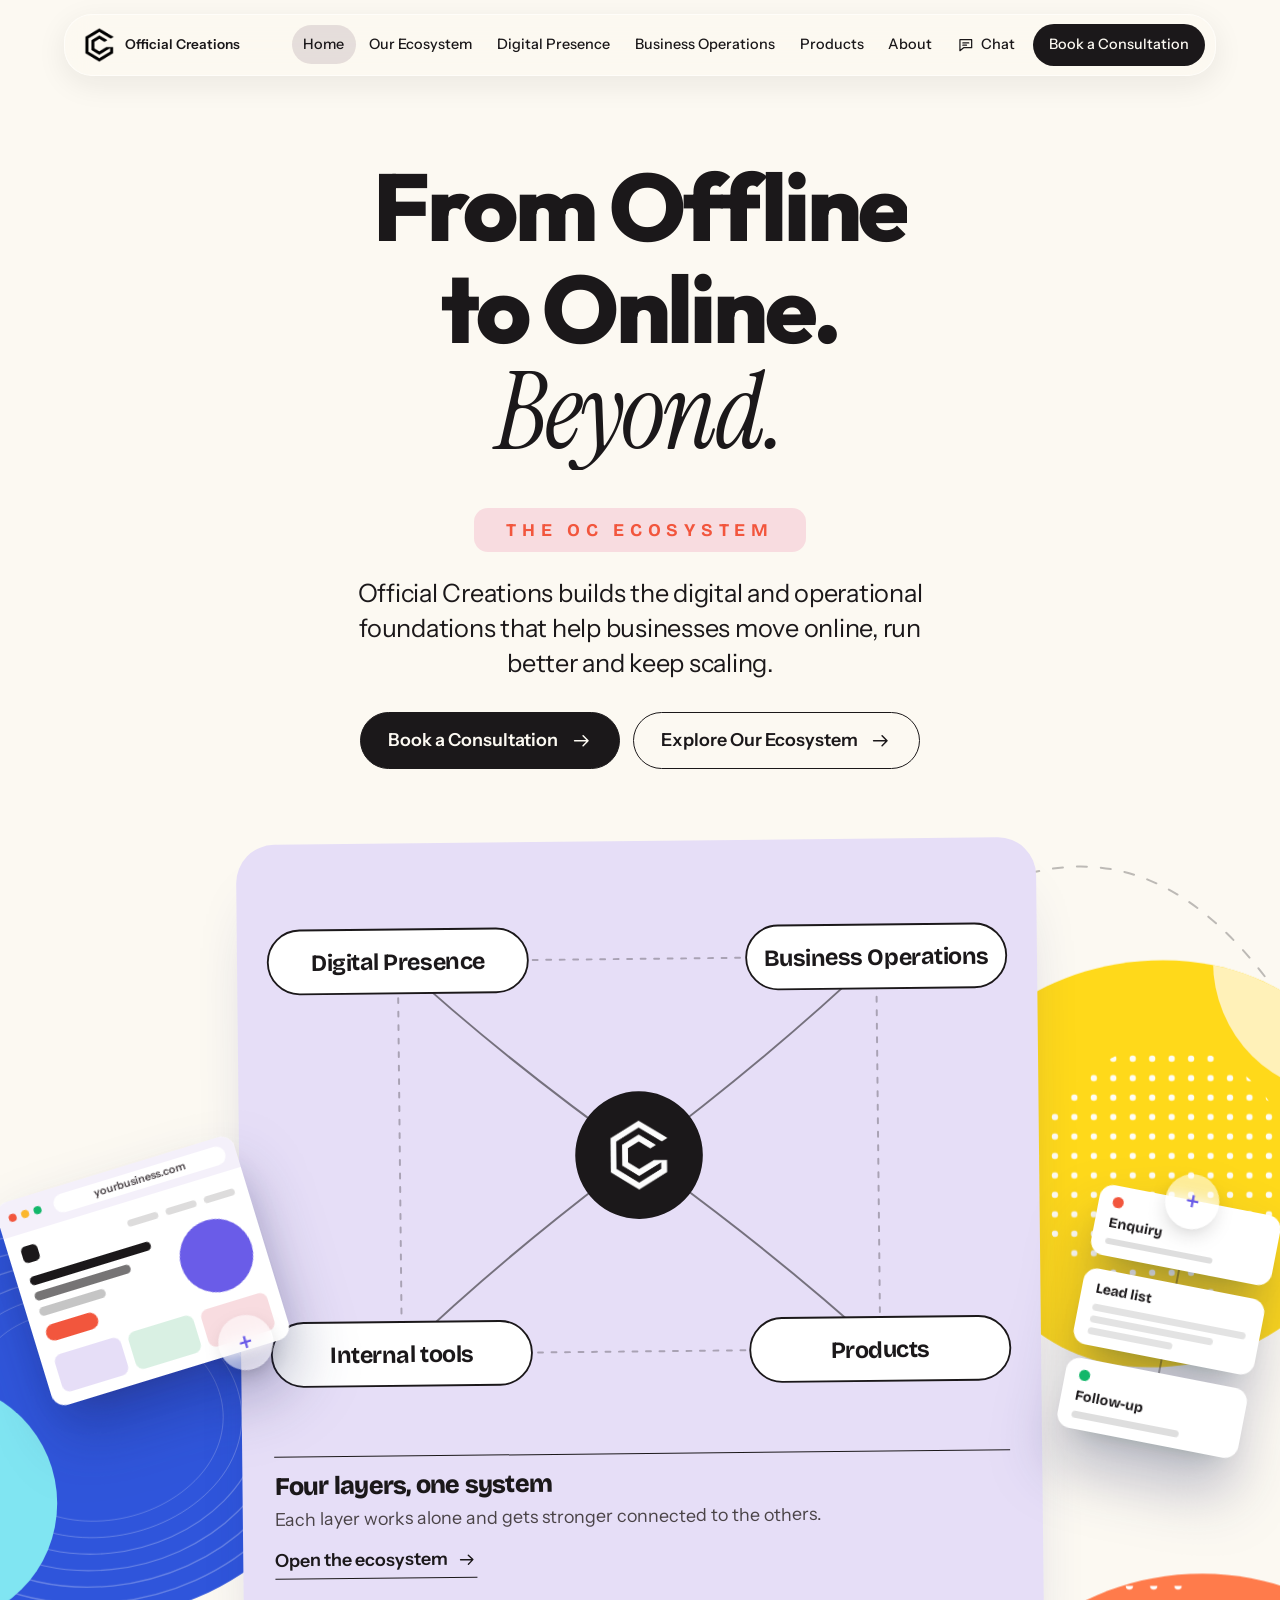
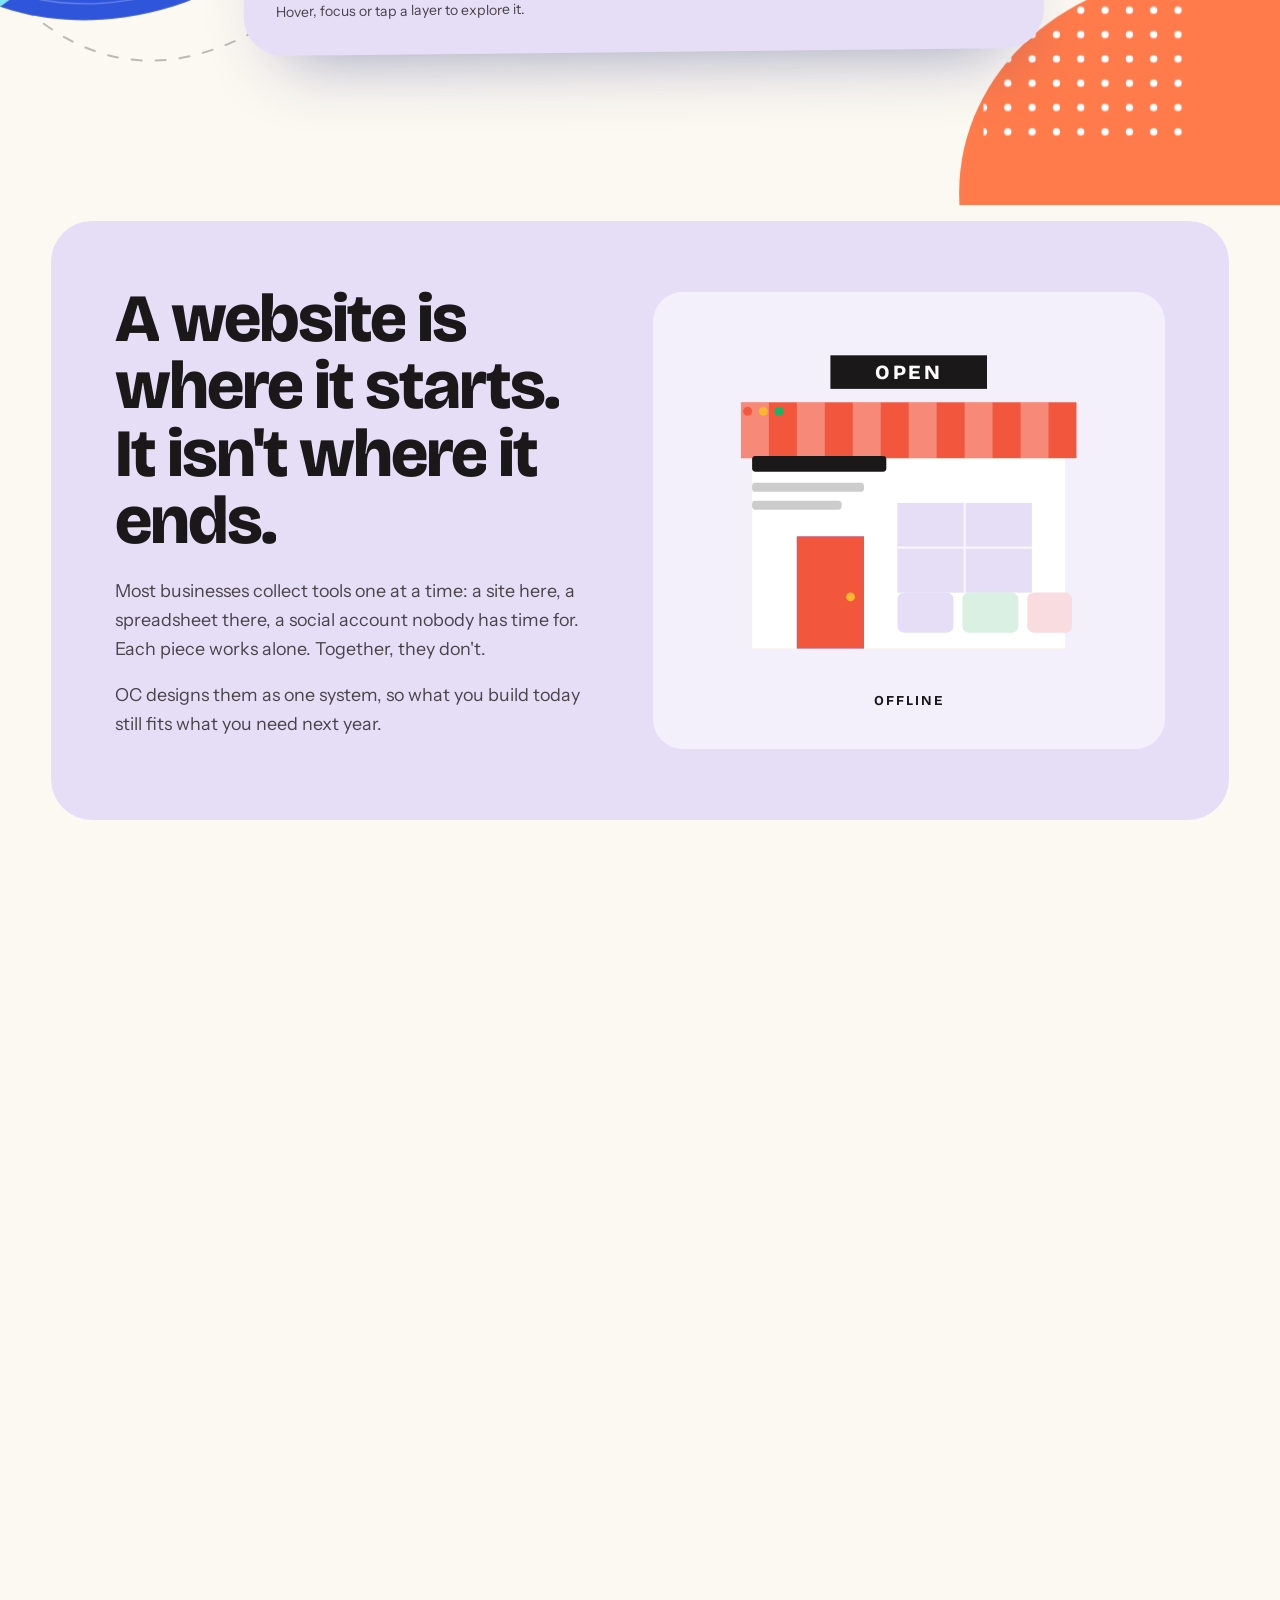
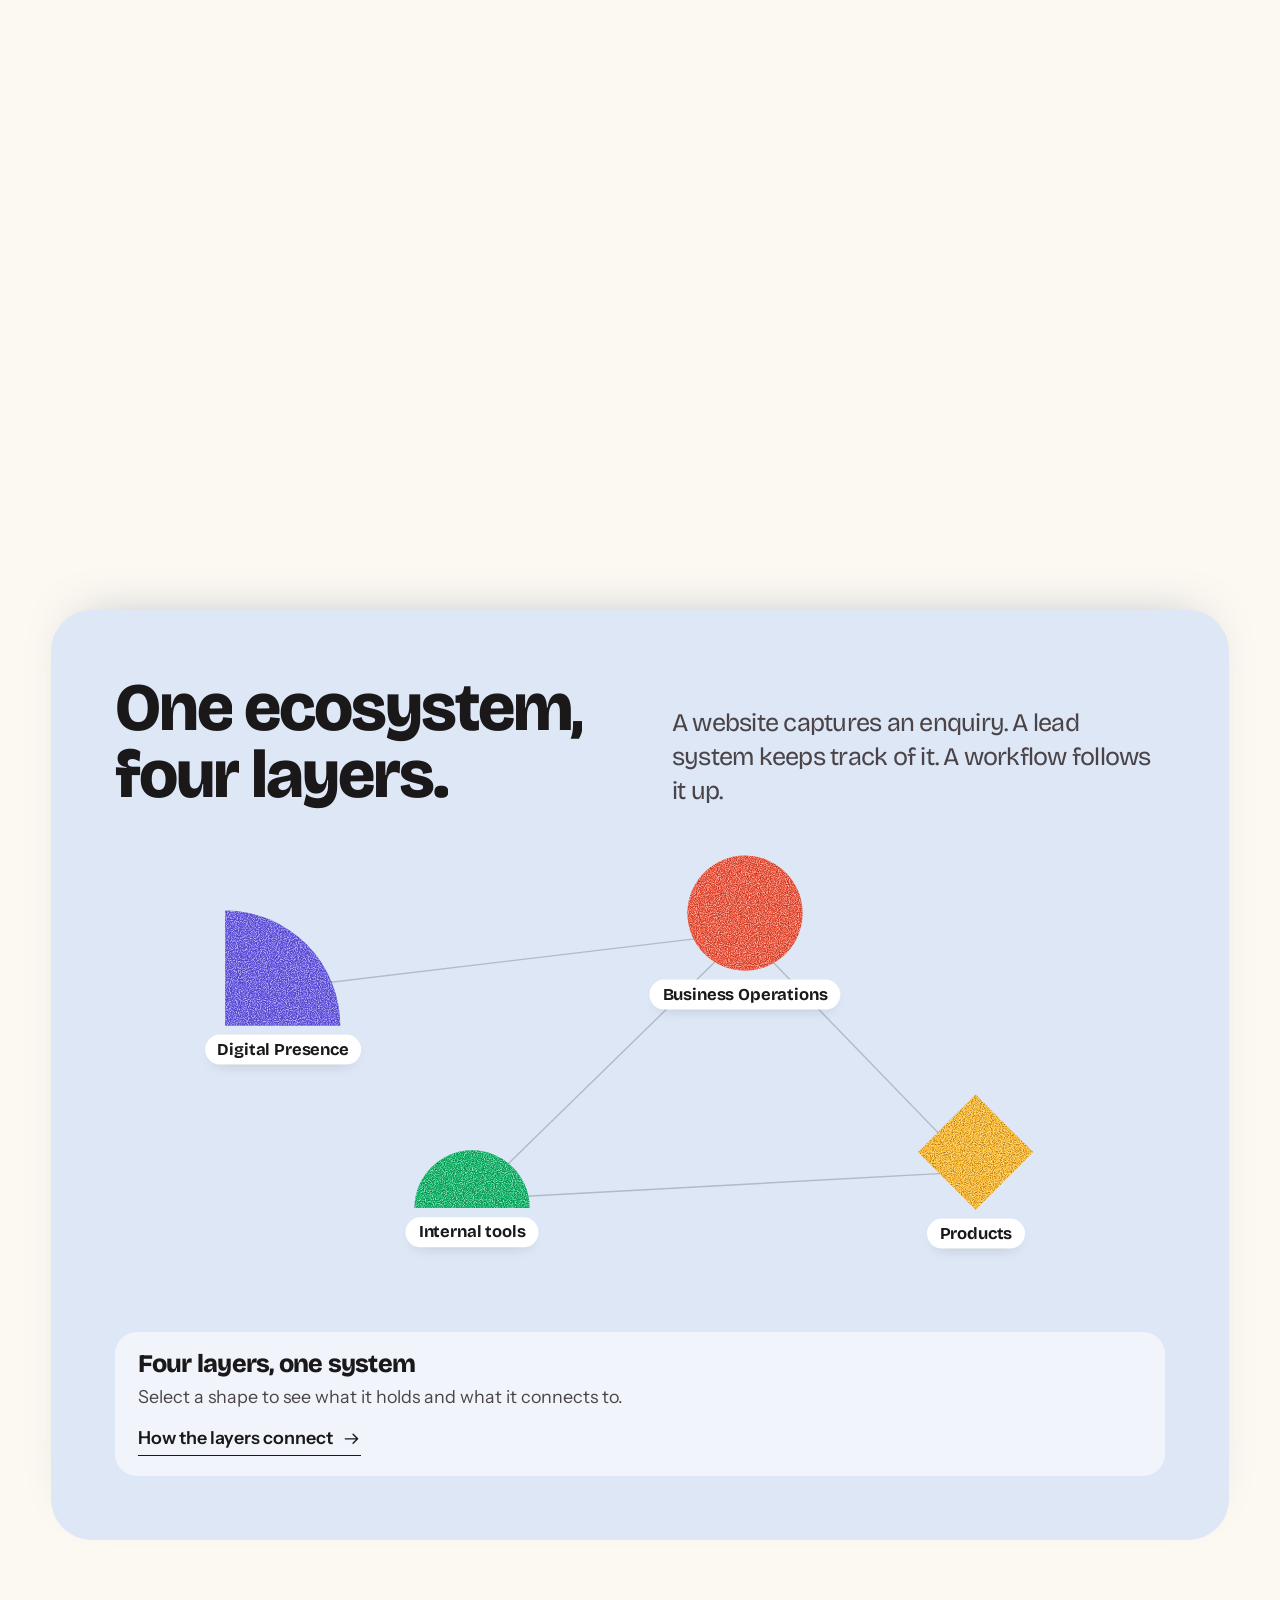
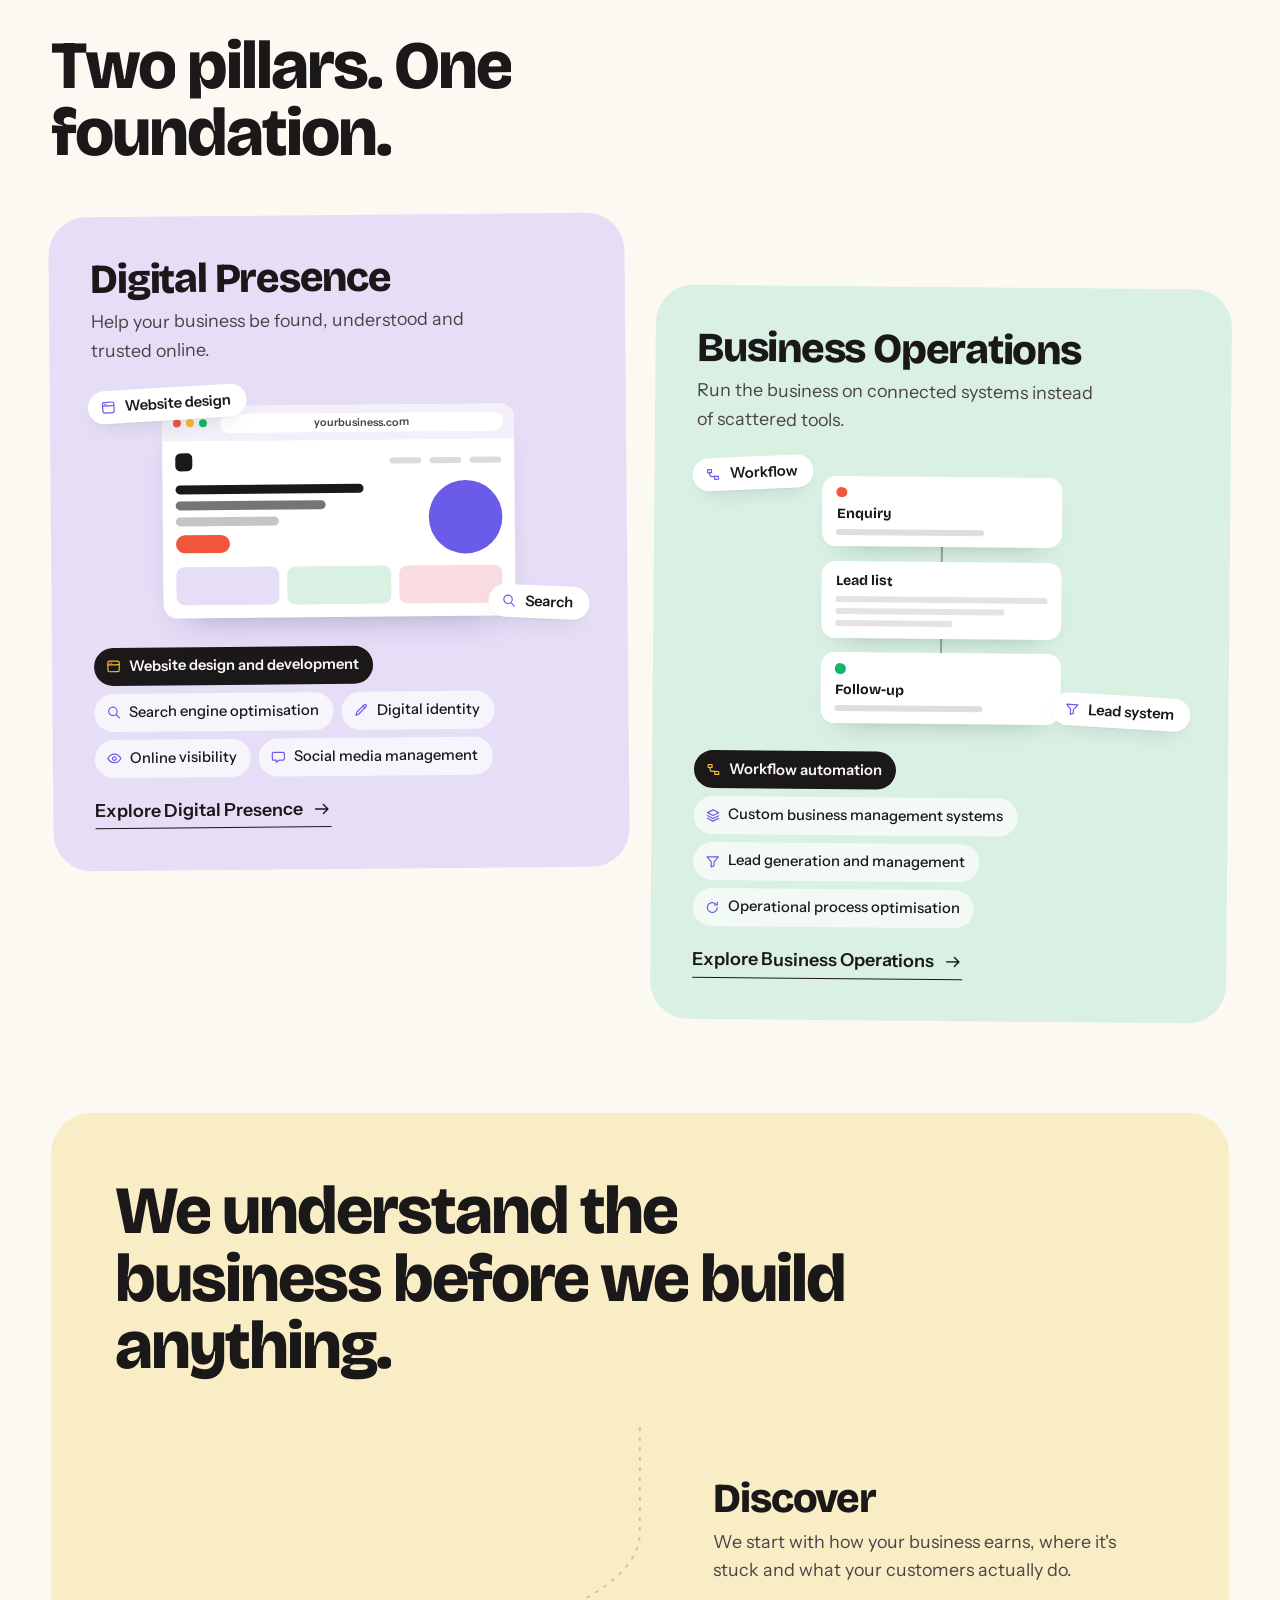
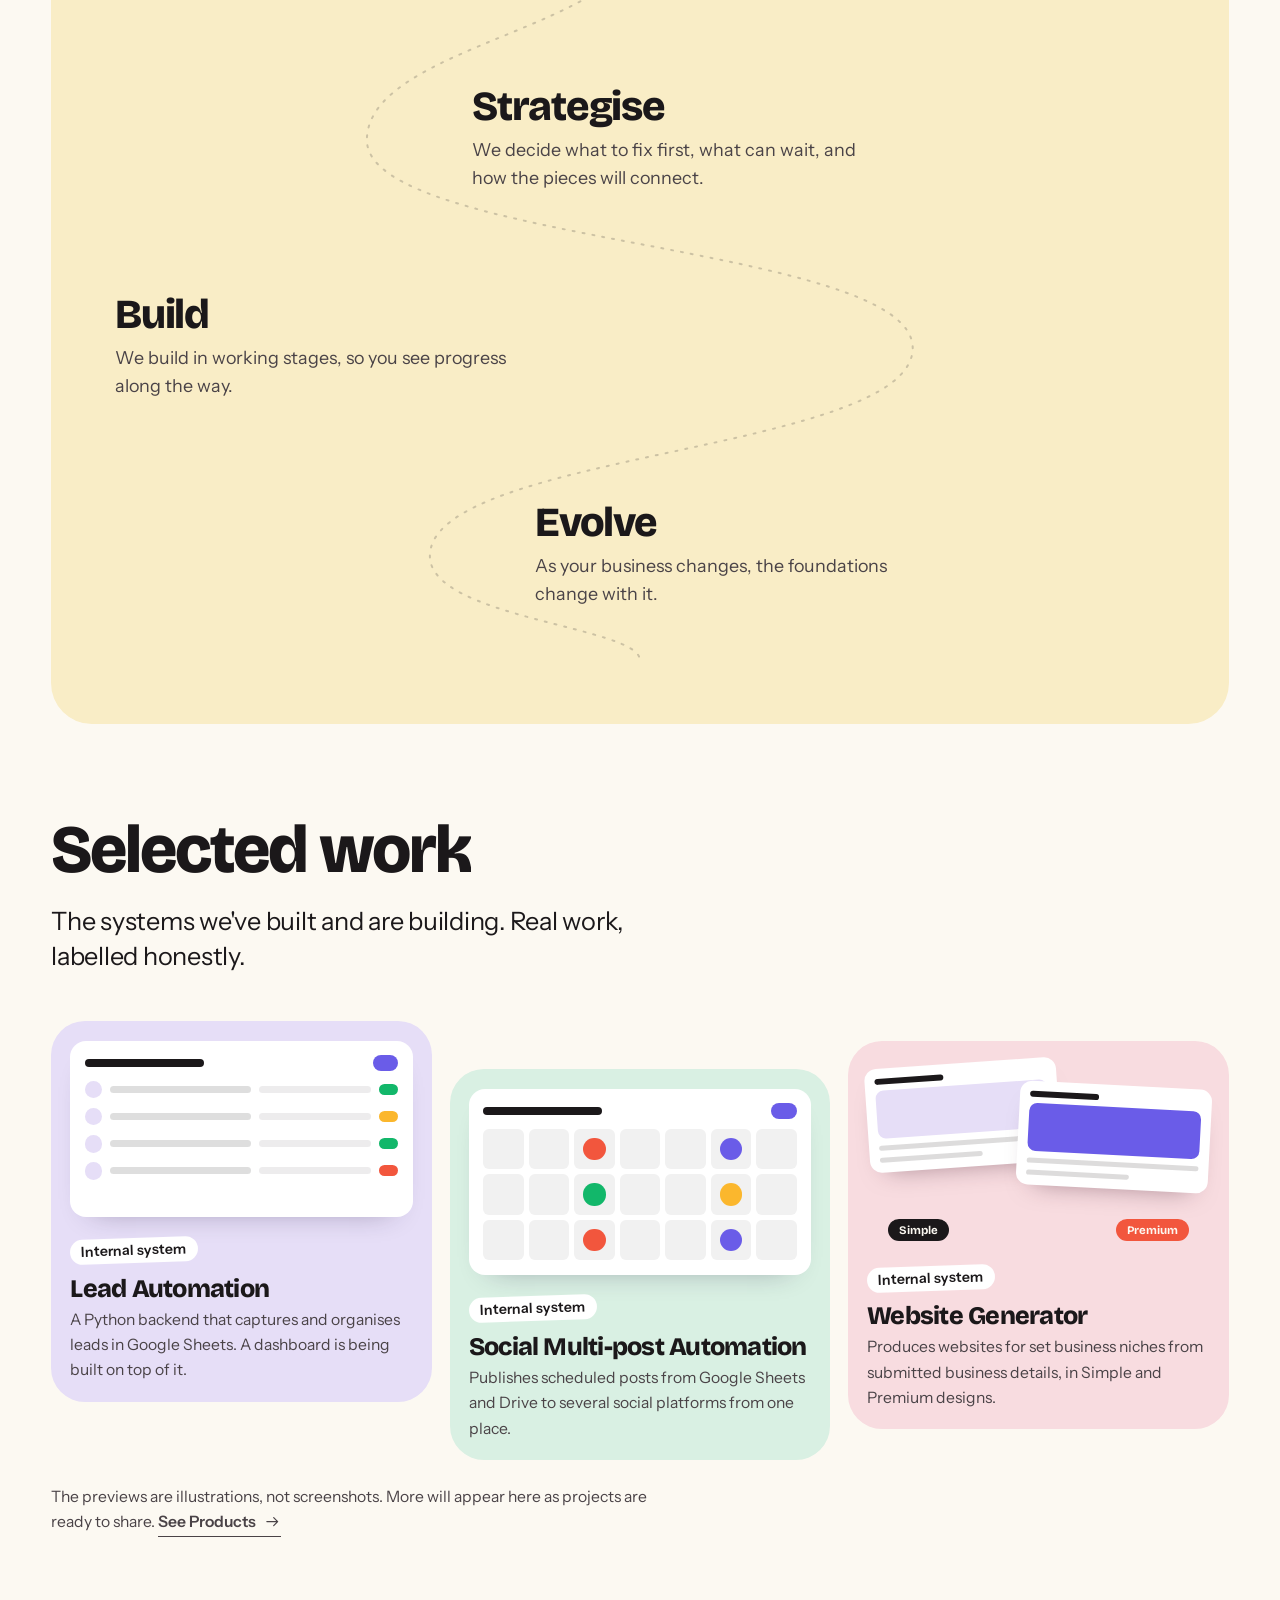
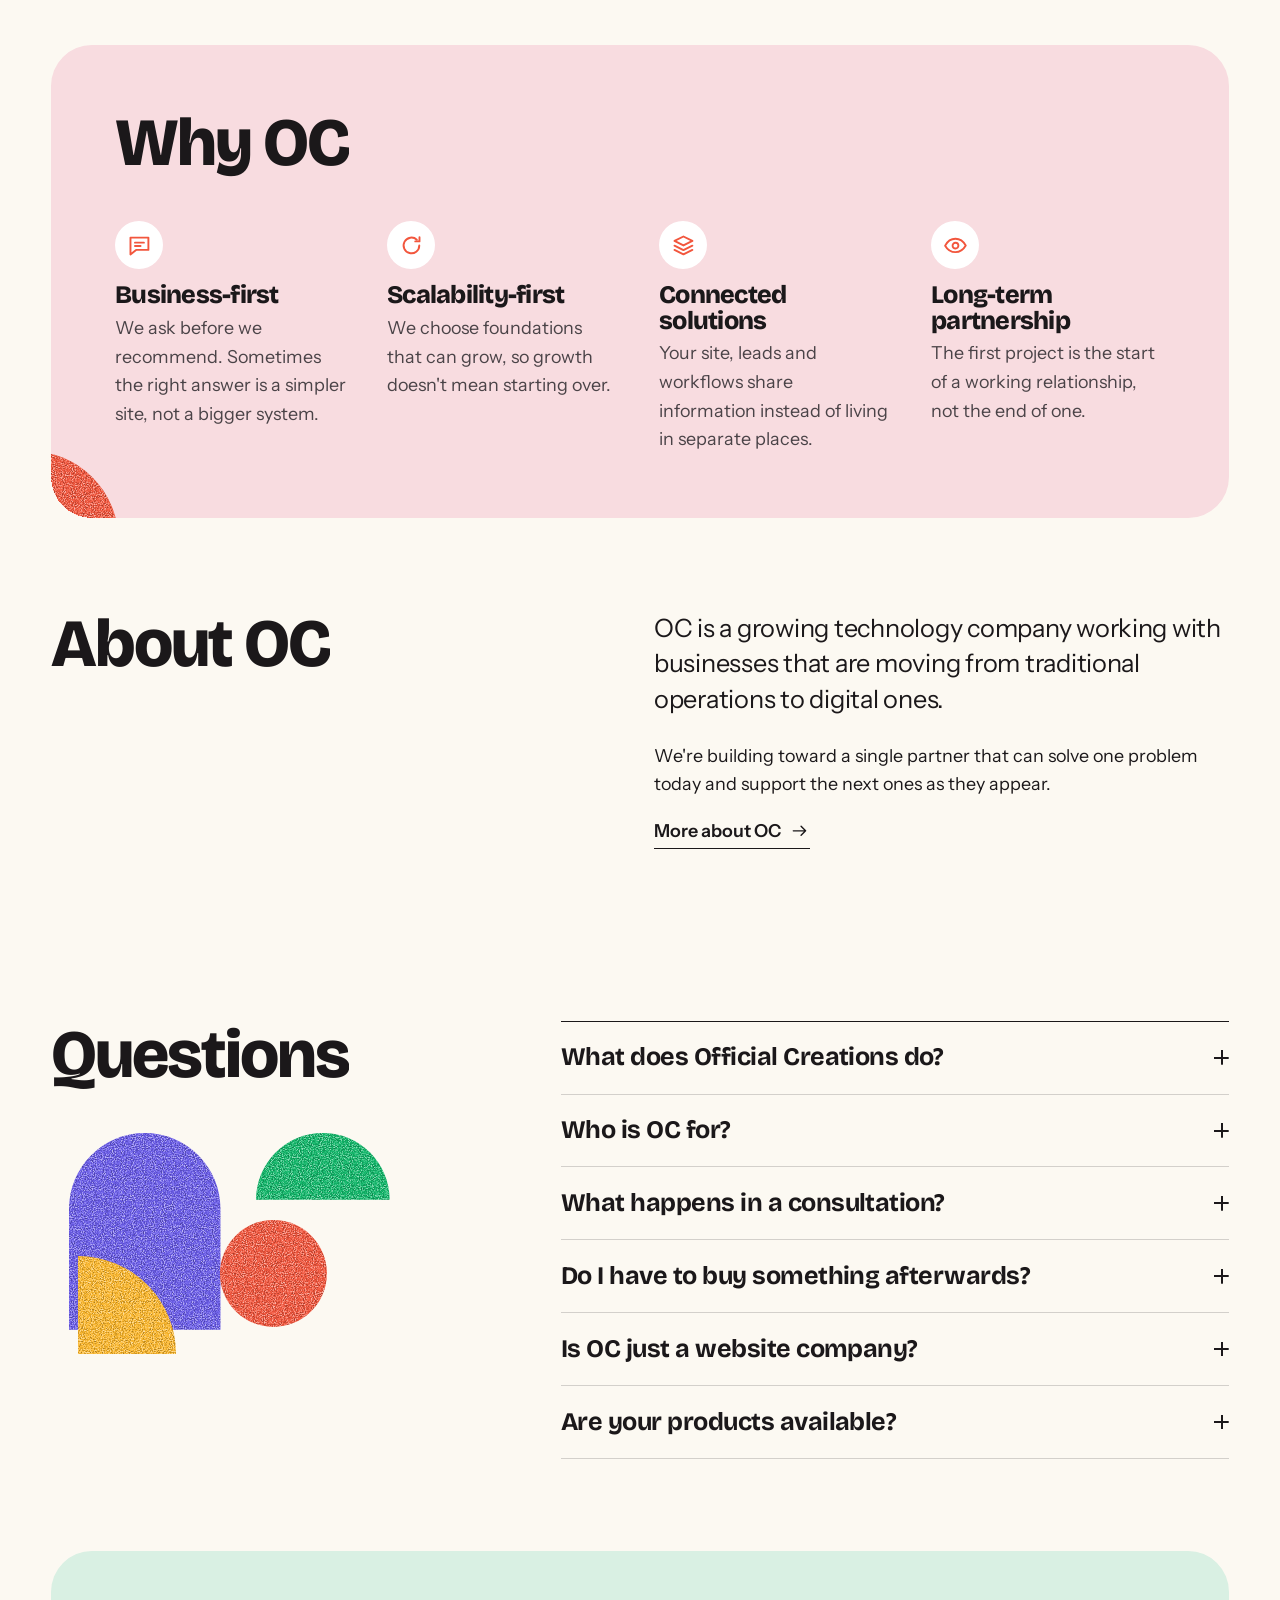
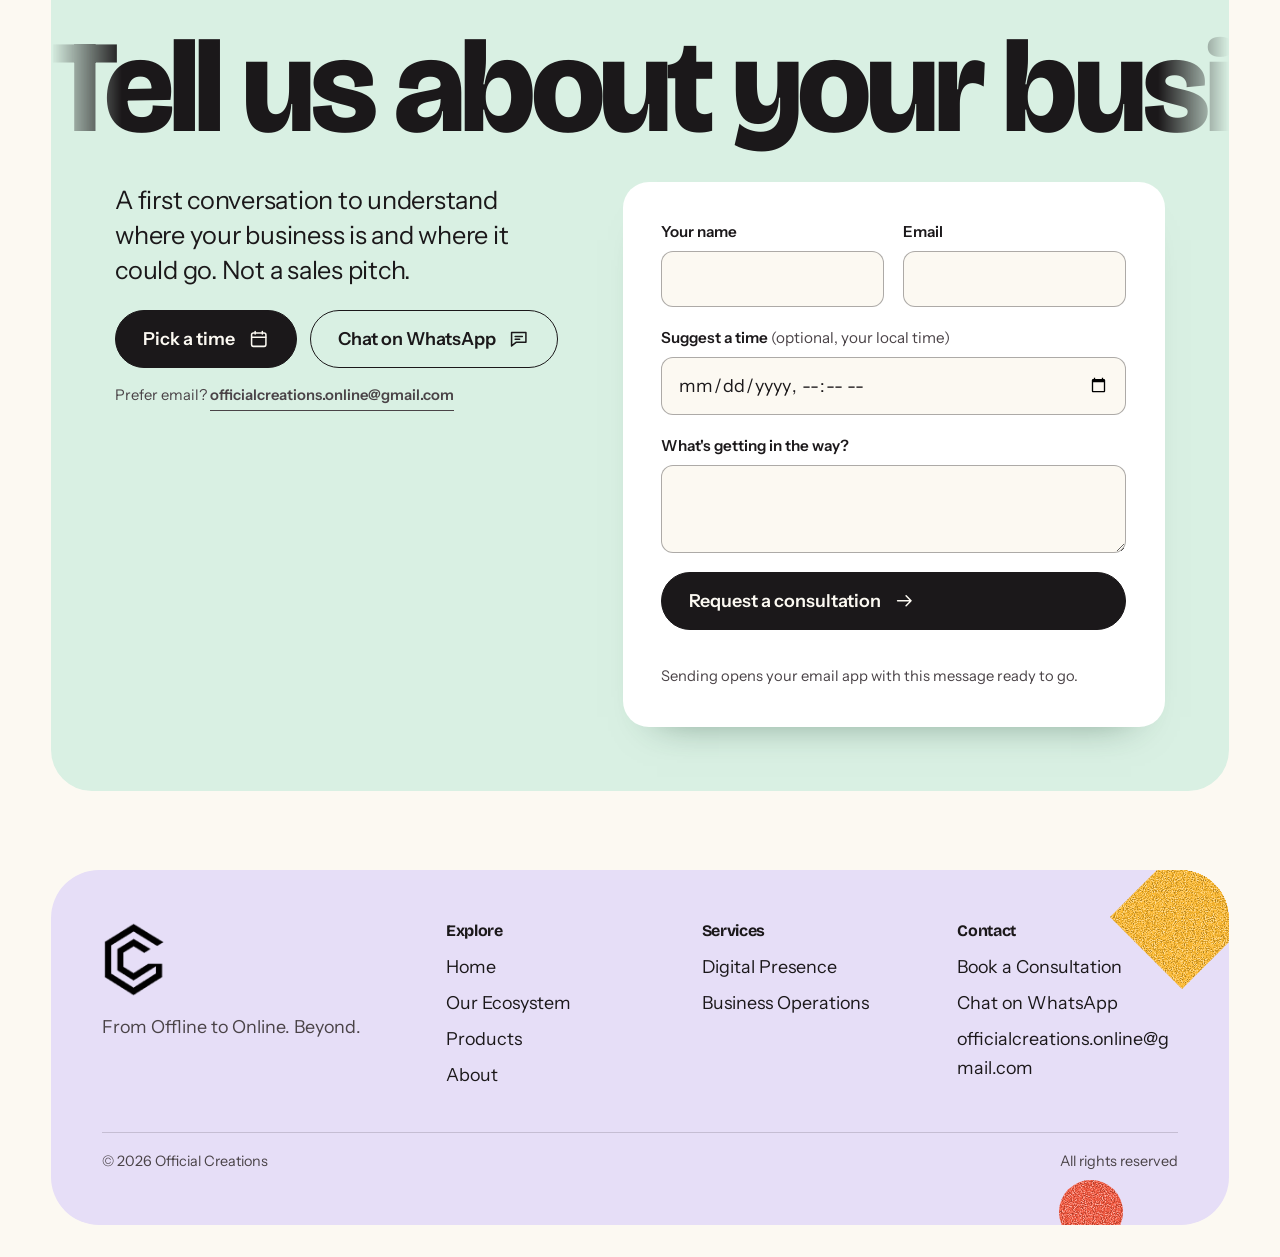
==== index.html @ efb6dc7b "homepage v2" ====
<!doctype html>
<html lang="en" class="no-js">
<head>
<meta charset="utf-8">
<meta name="viewport" content="width=device-width, initial-scale=1">
<title>Official Creations | From Offline to Online. Beyond.</title>
<meta name="description" content="Official Creations builds connected digital and operational foundations that help businesses move online, run better and keep scaling.">
<meta name="theme-color" content="#FCF9F2">
<meta property="og:title" content="Official Creations | From Offline to Online. Beyond.">
<meta property="og:description" content="Official Creations builds connected digital and operational foundations that help businesses move online, run better and keep scaling.">
<meta property="og:type" content="website">
<link rel="icon" type="image/png" href="assets/img/oc-logo-white-on-black.png">
<link rel="apple-touch-icon" href="assets/img/oc-logo-white-on-black.png">
<link rel="preconnect" href="https://fonts.googleapis.com"><link rel="preconnect" href="https://fonts.gstatic.com" crossorigin><link rel="stylesheet" href="https://fonts.googleapis.com/css2?family=Bricolage+Grotesque:opsz,wght@12..96,700;12..96,800&family=Instrument+Serif:ital@1&family=Outfit:wght@800&family=Instrument+Sans:wght@400;500;600;700&display=swap">
<link rel="stylesheet" href="assets/css/oc.css">
<link rel="stylesheet" href="assets/css/home.css">
</head>
<body data-page="home">
<svg width="0" height="0" style="position:absolute" aria-hidden="true" focusable="false"><defs>
<symbol id="i-site" viewBox="0 0 24 24"><path d="M4 6.5c0-1 .8-2 2-2h12c1.2 0 2 1 2 2v11c0 1-.8 2-2 2H6c-1.2 0-2-1-2-2z"/><path d="M4.2 9.6c5.2.4 10.5.3 15.6-.1"/><path d="M7 7.2h.01M9.4 7.2h.01"/></symbol>
<symbol id="i-search" viewBox="0 0 24 24"><path d="M10.5 4.5a6 6 0 1 0 .1 12 6 6 0 0 0-.1-12z"/><path d="M15.2 15.4l4.6 4.4"/></symbol>
<symbol id="i-identity" viewBox="0 0 24 24"><path d="M5 19l1-4.2L16.6 4.3a1.8 1.8 0 0 1 2.6 2.5L8.7 17.6z"/><path d="M14.8 6.2l2.9 2.8"/></symbol>
<symbol id="i-eye" viewBox="0 0 24 24"><path d="M2.8 12.2C5 8 8.3 6 12 6s7 2.1 9.2 6.1C19 16 15.7 18 12 18s-7-2-9.2-5.8z"/><path d="M12 9.6a2.6 2.6 0 1 0 .1 5.2 2.6 2.6 0 0 0-.1-5.2z"/></symbol>
<symbol id="i-social" viewBox="0 0 24 24"><path d="M5 5.5h14c.8 0 1.5.7 1.5 1.5v8c0 .8-.7 1.5-1.5 1.5h-6l-4 3v-3H5c-.8 0-1.5-.7-1.5-1.5V7c0-.8.7-1.5 1.5-1.5z"/></symbol>
<symbol id="i-flow" viewBox="0 0 24 24"><path d="M4.5 5h5.5v4.2H4.5z"/><path d="M14 14.8h5.5V19H14z"/><path d="M7.3 9.2v2.6c0 1.3.8 3 2.6 3H14"/></symbol>
<symbol id="i-system" viewBox="0 0 24 24"><path d="M12 4l8 4-8 4-8-4z"/><path d="M4 12.2l8 4 8-4"/><path d="M4 16l8 4 8-4"/></symbol>
<symbol id="i-funnel" viewBox="0 0 24 24"><path d="M4 5.5h16l-6 7.2v5.3l-4 1.8v-7.1z"/></symbol>
<symbol id="i-loop" viewBox="0 0 24 24"><path d="M19 12a7 7 0 1 1-2.2-5.1"/><path d="M19.2 4.6v3.8h-3.8"/></symbol>
<symbol id="i-arrow" viewBox="0 0 24 24"><path d="M4 12h15M13.5 6.5L19 12l-5.5 5.5"/></symbol>
<symbol id="i-chat" viewBox="0 0 24 24"><path d="M4 5h16v11H9l-5 4z"/><path d="M8 9.5h8M8 12.5h5"/></symbol>
<symbol id="i-cal" viewBox="0 0 24 24"><path d="M4 7.5c0-1 .8-2 2-2h12c1.2 0 2 1 2 2v11c0 1-.8 2-2 2H6c-1.2 0-2-1-2-2z"/><path d="M4.2 10.4h15.6M8 3.8v3M16 3.8v3"/></symbol>
<symbol id="i-clock" viewBox="0 0 24 24"><path d="M12 4.5a7.5 7.5 0 1 0 .1 15 7.5 7.5 0 0 0-.1-15z"/><path d="M12 8.2V12l2.8 1.8"/></symbol>
<symbol id="i-close" viewBox="0 0 24 24"><path d="M6 6l12 12M18 6L6 18"/></symbol>
<filter id="grain" x="0" y="0" width="100%" height="100%" color-interpolation-filters="sRGB"><feTurbulence type="fractalNoise" baseFrequency=".9" numOctaves="2" seed="7" result="n"/><feColorMatrix in="n" type="matrix" values="0 0 0 0 1  0 0 0 0 1  0 0 0 0 1  0 0 0 3.4 -1.62" result="light"/><feComposite in="light" in2="SourceAlpha" operator="in" result="lit"/><feColorMatrix in="n" type="matrix" values="0 0 0 0 0  0 0 0 0 0  0 0 0 0 0  0 0 0 -3.4 1.7" result="dark"/><feComposite in="dark" in2="SourceAlpha" operator="in" result="dk"/><feComponentTransfer in="dk" result="dk2"><feFuncA type="linear" slope=".32"/></feComponentTransfer><feComponentTransfer in="lit" result="lit2"><feFuncA type="linear" slope=".55"/></feComponentTransfer><feMerge><feMergeNode in="SourceGraphic"/><feMergeNode in="dk2"/><feMergeNode in="lit2"/></feMerge></filter>
</defs></svg>
<a class="skip" href="#main">Skip to content</a>
<header class="nav">
  <div class="nav-bar">
    <a class="logo" href="index.html" aria-label="Official Creations, home"><img src="assets/img/oc-logo.png" alt="" width="280" height="336"><small>Official Creations</small></a>
    <div class="nav-right">
      <a class="nav-book" href="book.html" data-book>Book</a>
      <button class="nav-toggle" type="button" aria-expanded="false" aria-controls="nav-links" aria-label="Open menu"><span></span><span></span></button>
    </div>
    <nav id="nav-links" class="nav-links" aria-label="Main">
      <a href="index.html" aria-current="page">Home</a><a href="ecosystem.html">Our Ecosystem</a><a href="digital-presence.html">Digital Presence</a><a href="business-operations.html">Business Operations</a><a href="products.html">Products</a><a href="about.html">About</a>
      <a class="nav-chat" href="https://wa.me/919711925052" target="_blank" rel="noopener" aria-label="Chat on WhatsApp"><svg class="ico" aria-hidden="true"><use href="#i-chat"/></svg><span>Chat</span></a>
      <a class="nav-cta" href="book.html" data-book>Book a Consultation</a>
    </nav>
  </div>
</header>
<main id="main">

<section class="h-hero">
  <div class="h-shapes" aria-hidden="true"><svg class="dash" viewBox="0 0 100 100" preserveAspectRatio="none" aria-hidden="true"><path d="M-4 84C14 104 34 82 52 66S88 38 104 60" vector-effect="non-scaling-stroke"/></svg><div class="par b-blue" data-par="0.06"><svg class="blob" viewBox="0 0 400 400" aria-hidden="true"><defs><clipPath id="cb"><path d="M20 120C60 40 190 20 300 80C390 130 410 230 340 300C270 370 150 380 80 330C10 280 -20 190 20 120Z"/></clipPath></defs><g><path d="M20 120C60 40 190 20 300 80C390 130 410 230 340 300C270 370 150 380 80 330C10 280 -20 190 20 120Z" fill="#2F55DB"/><g clip-path="url(#cb)"><path d="M20 120C60 40 190 20 300 80C390 130 410 230 340 300C270 370 150 380 80 330C10 280 -20 190 20 120Z" transform="translate(200 200) scale(0.92) translate(-200 -200)" fill="none" stroke="#fff" stroke-opacity=".28" stroke-width="1.2"/><path d="M20 120C60 40 190 20 300 80C390 130 410 230 340 300C270 370 150 380 80 330C10 280 -20 190 20 120Z" transform="translate(200 200) scale(0.84) translate(-200 -200)" fill="none" stroke="#fff" stroke-opacity=".28" stroke-width="1.2"/><path d="M20 120C60 40 190 20 300 80C390 130 410 230 340 300C270 370 150 380 80 330C10 280 -20 190 20 120Z" transform="translate(200 200) scale(0.76) translate(-200 -200)" fill="none" stroke="#fff" stroke-opacity=".28" stroke-width="1.2"/><path d="M20 120C60 40 190 20 300 80C390 130 410 230 340 300C270 370 150 380 80 330C10 280 -20 190 20 120Z" transform="translate(200 200) scale(0.68) translate(-200 -200)" fill="none" stroke="#fff" stroke-opacity=".28" stroke-width="1.2"/><path d="M20 120C60 40 190 20 300 80C390 130 410 230 340 300C270 370 150 380 80 330C10 280 -20 190 20 120Z" transform="translate(200 200) scale(0.6) translate(-200 -200)" fill="none" stroke="#fff" stroke-opacity=".28" stroke-width="1.2"/><path d="M20 120C60 40 190 20 300 80C390 130 410 230 340 300C270 370 150 380 80 330C10 280 -20 190 20 120Z" transform="translate(200 200) scale(0.52) translate(-200 -200)" fill="none" stroke="#fff" stroke-opacity=".28" stroke-width="1.2"/><circle cx="70" cy="270" r="95" fill="#80E5F2"/></g></g></svg></div><div class="par b-yellow" data-par="0.1"><svg class="blob" viewBox="0 0 400 400" aria-hidden="true"><defs><clipPath id="cy"><path d="M30 190C20 100 120 30 230 40C330 50 400 130 380 230C360 330 260 390 160 370C80 350 40 280 30 190Z"/></clipPath><pattern id="dy" width="16" height="16" patternUnits="userSpaceOnUse"><circle cx="8" cy="8" r="2.6" fill="#fff"/></pattern></defs><g><path d="M30 190C20 100 120 30 230 40C330 50 400 130 380 230C360 330 260 390 160 370C80 350 40 280 30 190Z" fill="#FFD91A"/><g clip-path="url(#cy)"><circle cx="360" cy="40" r="110" fill="#FFF1B8"/><circle cx="210" cy="215" r="105" fill="url(#dy)" opacity=".95"/></g></g></svg></div><div class="par b-orange" data-par="0.05"><svg class="blob" viewBox="0 0 400 400" aria-hidden="true"><defs><clipPath id="co"><path d="M10 200C10 100 100 20 210 20C320 20 400 100 400 210C400 330 300 400 190 400C90 400 10 320 10 200Z"/></clipPath><pattern id="do" width="20" height="20" patternUnits="userSpaceOnUse"><circle cx="10" cy="10" r="3" fill="#fff"/></pattern></defs><g><path d="M10 200C10 100 100 20 210 20C320 20 400 100 400 210C400 330 300 400 190 400C90 400 10 320 10 200Z" fill="#FF7B4B"/><g clip-path="url(#co)"><rect x="30" y="30" width="170" height="130" fill="url(#do)"/></g></g></svg></div></div>
  <div class="wrap h-in">
    <h1><span class="ln"><span>From Offline</span></span><span class="ln"><span>to Online.</span></span><span class="ln"><span>Beyond.</span></span></h1>
    <p class="h-pill">The OC ecosystem</p>
    <p class="lede">Official Creations builds the digital and operational foundations that help businesses move online, run better and keep scaling.</p>
    <div class="cta-row"><a class="btn" href="book.html" data-book><span>Book a Consultation</span><svg class="ico" aria-hidden="true"><use href="#i-arrow"/></svg></a><a class="btn ghost" href="ecosystem.html"><span>Explore Our Ecosystem</span><svg class="ico" aria-hidden="true"><use href="#i-arrow"/></svg></a></div>
    <div class="h-stage">
      <div class="dev d-left"><div class="mb">
    <div class="mb-bar"><i class="d1"></i><i class="d2"></i><i class="d3"></i><b>yourbusiness.com</b></div>
    <div class="mb-body">
      <div class="mb-nav"><span class="logo-b"></span><span></span><span></span><span></span></div>
      <div class="mb-hero">
        <div class="mb-text"><p class="t1"></p><p class="t2"></p><p class="t3"></p><span class="mb-btn"></span></div>
        <div class="mb-art"><svg class="shp " viewBox="0 0 100 100" aria-hidden="true" focusable="false" style="color:var(--indigo);transform:rotate(0deg)"><circle cx="50" cy="50" r="50"/></svg></div>
      </div>
      <div class="mb-cards"><i></i><i></i><i></i></div>
    </div>
  </div><a class="hot" href="digital-presence.html" aria-label="Digital Presence"><span aria-hidden="true">+</span><em>Digital Presence</em></a></div>
      <div class="h-card"><div class="map" data-map>
  <svg viewBox="0 0 600 460" role="group" aria-label="Official Creations ecosystem: four connected layers around a shared centre">
    <path class="link-line cross" d="M105 70 L495 70"/><path class="link-line cross" d="M495 70 L495 390"/><path class="link-line cross" d="M495 390 L105 390"/><path class="link-line cross" d="M105 390 L105 70"/><path class="link-line" d="M300 230 Q190 150 105 70"/><path class="link-line" d="M300 230 Q409 150 495 70"/><path class="link-line" d="M300 230 Q409 310 495 390"/><path class="link-line" d="M300 230 Q190 310 105 390"/>
    <g class="hub"><circle cx="300" cy="230" r="52"/><image href="assets/img/oc-mark-white.png" x="276.85" y="202" width="46.3" height="56" aria-hidden="true"/></g>
    <a class="node" href="digital-presence.html" data-title="Digital Presence" data-text="How people find, judge and contact your business." data-href="digital-presence.html" data-link="See Digital Presence" aria-label="Digital Presence: How people find, judge and contact your business."><rect x="-1" y="44" width="212" height="52" rx="26"/><text x="105" y="77">Digital Presence</text></a><a class="node" href="business-operations.html" data-title="Business Operations" data-text="How the work gets done behind the scenes, with connected systems." data-href="business-operations.html" data-link="See Business Operations" aria-label="Business Operations: How the work gets done behind the scenes, with connected systems."><rect x="389" y="44" width="212" height="52" rx="26"/><text x="495" y="77">Business Operations</text></a><a class="node" href="products.html" data-title="Products" data-text="Software and SaaS products shaped around real business problems." data-href="products.html" data-link="See Products" aria-label="Products: Software and SaaS products shaped around real business problems."><rect x="389" y="364" width="212" height="52" rx="26"/><text x="495" y="397">Products</text></a><a class="node" href="products.html#internal" data-title="Internal tools" data-text="The automation systems OC builds and runs itself, and builds on." data-href="products.html#internal" data-link="See the systems" aria-label="Internal tools: The automation systems OC builds and runs itself, and builds on."><rect x="-1" y="364" width="212" height="52" rx="26"/><text x="105" y="397">Internal tools</text></a>
  </svg>
  <div class="map-panel" aria-live="polite">
    <h3>Four layers, one system</h3>
    <p>Each layer works alone and gets stronger connected to the others.</p>
    <a class="link" href="ecosystem.html">Open the ecosystem <svg class="ico" aria-hidden="true"><use href="#i-arrow"/></svg></a>
  </div>
  <p class="map-hint">Hover, focus or tap a layer to explore it.</p>
</div></div>
      <div class="dev d-right"><div class="flow">
    <div class="fnode"><span class="fdot coral"></span><b>Enquiry</b><span class="fbar"></span></div>
    <span class="fline"></span>
    <div class="fnode wide"><b>Lead list</b><div class="frows"><span></span><span></span><span></span></div></div>
    <span class="fline"></span>
    <div class="fnode"><span class="fdot leaf"></span><b>Follow-up</b><span class="fbar"></span></div>
  </div><a class="hot" href="business-operations.html" aria-label="Business Operations"><span aria-hidden="true">+</span><em>Business Operations</em></a></div>
    </div>
  </div>
</section>
<section class="sec s-story"><div class="wrap">
  <div class="panel lav story" data-story>
    <div class="story-grid">
      <div class="story-text">
        <h2 class="h2" data-kinetic>A website is where it starts. It isn't where it ends.</h2>
        <p>Most businesses collect tools one at a time: a site here, a spreadsheet there, a social account nobody has time for. Each piece works alone. Together, they don't.</p>
        <p>OC designs them as one system, so what you build today still fits what you need next year.</p>
      </div>
      <div class="story-scene">
        <svg class="story-svg" viewBox="0 0 400 320" role="img" aria-label="A shopfront turning into a website as you scroll"><g class="mph" style="--x0:60;--y0:120;--tx:-20;--ty:-60;--sx:1.1429;--sy:1.3529"><rect width="280" height="170" class="f-butter"/><rect class="mphb f-white" width="280" height="170"/></g><g class="mph" style="--x0:50;--y0:70;--tx:-10;--ty:-10;--sx:1.0667;--sy:0.72"><rect width="300" height="50" class="f-coral"/><rect class="mphb f-indigo" width="300" height="50"/></g><g class="mph" style="--x0:130;--y0:28;--tx:-30;--ty:42;--sx:1.4286;--sy:0.5333"><rect width="140" height="30" class="f-ink"/><rect class="mphb f-white" width="140" height="30"/></g><g class="mph" style="--x0:100;--y0:190;--tx:-30;--ty:46;--sx:1.6667;--sy:0.32"><rect width="60" height="100" class="f-indigo"/><rect class="mphb f-coral" width="60" height="100"/></g><g class="mph" style="--x0:190;--y0:160;--tx:20;--ty:-44;--sx:1.0833;--sy:1.375"><rect width="120" height="80" class="f-sky"/><rect class="mphb f-lav" width="120" height="80"/></g><g class="off-only"><rect x="50" y="70" width="25" height="50" class="f-white" opacity=".3"/><rect x="100" y="70" width="25" height="50" class="f-white" opacity=".3"/><rect x="150" y="70" width="25" height="50" class="f-white" opacity=".3"/><rect x="200" y="70" width="25" height="50" class="f-white" opacity=".3"/><rect x="250" y="70" width="25" height="50" class="f-white" opacity=".3"/><rect x="300" y="70" width="25" height="50" class="f-white" opacity=".3"/><text x="200" y="49" text-anchor="middle" class="sign-t">OPEN</text><circle cx="148" cy="244" r="4" class="f-sun"/><path d="M250 160V240M190 200H310" stroke="#fff" stroke-width="2" opacity=".7" fill="none"/></g><g class="on-only"><circle cx="56" cy="78" r="4" class="f-coral"/><circle cx="70" cy="78" r="4" class="f-sun"/><circle cx="84" cy="78" r="4" class="f-leaf"/><rect x="60" y="118" width="120" height="14" rx="3" class="f-ink"/><rect x="60" y="142" width="100" height="8" rx="3" class="f-ink" opacity=".22"/><rect x="60" y="158" width="80" height="8" rx="3" class="f-ink" opacity=".22"/><rect x="190" y="240" width="50" height="36" rx="6" class="f-lav"/><rect x="248" y="240" width="50" height="36" rx="6" class="f-mint"/><rect x="306" y="240" width="40" height="36" rx="6" class="f-blush"/></g></svg>
        <div class="story-labels" aria-hidden="true"><span class="off">Offline</span><span class="on">Online</span></div>
      </div>
    </div>
  </div>
</div></section>
<section class="sec s-eco slide-over"><div class="wrap">
  <div class="panel sky slide" data-const>
    <div class="eco-head">
      <h2 class="h2" data-kinetic>One ecosystem, four layers.</h2>
      <p class="handoff">A website captures an enquiry. A lead system keeps track of it. A workflow follows it up.</p>
    </div>
    <div class="cstage">
      <svg class="clines d" viewBox="0 0 100 100" preserveAspectRatio="none" aria-hidden="true"><line class="cline" data-a="0" data-b="1" x1="16" y1="32" x2="60" y2="20" vector-effect="non-scaling-stroke"/><line class="cline" data-a="1" data-b="3" x1="60" y1="20" x2="34" y2="78" vector-effect="non-scaling-stroke"/><line class="cline" data-a="3" data-b="2" x1="34" y1="78" x2="82" y2="72" vector-effect="non-scaling-stroke"/><line class="cline" data-a="1" data-b="2" x1="60" y1="20" x2="82" y2="72" vector-effect="non-scaling-stroke"/></svg>
      <svg class="clines m" viewBox="0 0 100 100" preserveAspectRatio="none" aria-hidden="true"><line class="cline" data-a="0" data-b="1" x1="26" y1="14" x2="72" y2="34" vector-effect="non-scaling-stroke"/><line class="cline" data-a="1" data-b="3" x1="72" y1="34" x2="30" y2="60" vector-effect="non-scaling-stroke"/><line class="cline" data-a="3" data-b="2" x1="30" y1="60" x2="70" y2="84" vector-effect="non-scaling-stroke"/><line class="cline" data-a="1" data-b="2" x1="72" y1="34" x2="70" y2="84" vector-effect="non-scaling-stroke"/></svg>
      <button type="button" class="cnode" data-i="0" data-links="1" style="--x:16%;--y:32%;--mx:26%;--my:14%" data-title="Digital Presence" data-text="How people find, judge and contact your business." data-href="digital-presence.html" data-link="See Digital Presence"><span class="cshape"><svg class="shp " viewBox="0 0 100 100" aria-hidden="true" focusable="false" style="color:var(--indigo);transform:rotate(0deg)"><path d="M0 100V0A100 100 0 0 1 100 100Z"/></svg></span><span class="clabel">Digital Presence</span></button><button type="button" class="cnode" data-i="1" data-links="0,3,2" style="--x:60%;--y:20%;--mx:72%;--my:34%" data-title="Business Operations" data-text="How the work gets done behind the scenes, with connected systems." data-href="business-operations.html" data-link="See Business Operations"><span class="cshape"><svg class="shp " viewBox="0 0 100 100" aria-hidden="true" focusable="false" style="color:var(--coral);transform:rotate(0deg)"><circle cx="50" cy="50" r="50"/></svg></span><span class="clabel">Business Operations</span></button><button type="button" class="cnode" data-i="2" data-links="3,1" style="--x:82%;--y:72%;--mx:70%;--my:84%" data-title="Products" data-text="Software and SaaS products shaped around real business problems." data-href="products.html" data-link="See Products"><span class="cshape"><svg class="shp " viewBox="0 0 100 100" aria-hidden="true" focusable="false" style="color:var(--sun);transform:rotate(0deg)"><path d="M50 0L100 50L50 100L0 50Z"/></svg></span><span class="clabel">Products</span></button><button type="button" class="cnode" data-i="3" data-links="1,2" style="--x:34%;--y:78%;--mx:30%;--my:60%" data-title="Internal tools" data-text="The automation systems OC builds and runs itself, and builds on." data-href="products.html#internal" data-link="See the systems"><span class="cshape"><svg class="shp " viewBox="0 0 200 100" aria-hidden="true" focusable="false" style="color:var(--leaf);transform:rotate(0deg)"><path d="M0 100A100 100 0 0 1 200 100Z"/></svg></span><span class="clabel">Internal tools</span></button>
    </div>
    <div class="cdetail" aria-live="polite">
      <h3>Four layers, one system</h3>
      <p>Select a shape to see what it holds and what it connects to.</p>
      <a class="link" href="ecosystem.html">How the layers connect <svg class="ico" aria-hidden="true"><use href="#i-arrow"/></svg></a>
    </div>
  </div>
</div></section>
<section class="sec" id="what-we-do"><div class="wrap">
  <h2 class="h2" data-kinetic style="max-width:16ch">Two pillars. One foundation.</h2>
  <div class="pillars2">
    <article class="spanel lav tilt-l">
      <div class="sp-text"><h3>Digital Presence</h3><p>Help your business be found, understood and trusted online.</p></div>
      <div class="scene sc-dp" aria-hidden="true"><div class="mb">
    <div class="mb-bar"><i class="d1"></i><i class="d2"></i><i class="d3"></i><b>yourbusiness.com</b></div>
    <div class="mb-body">
      <div class="mb-nav"><span class="logo-b"></span><span></span><span></span><span></span></div>
      <div class="mb-hero">
        <div class="mb-text"><p class="t1"></p><p class="t2"></p><p class="t3"></p><span class="mb-btn"></span></div>
        <div class="mb-art"><svg class="shp " viewBox="0 0 100 100" aria-hidden="true" focusable="false" style="color:var(--indigo);transform:rotate(0deg)"><circle cx="50" cy="50" r="50"/></svg></div>
      </div>
      <div class="mb-cards"><i></i><i></i><i></i></div>
    </div>
  </div>
  <div class="chip k1"><svg class="ico" aria-hidden="true"><use href="#i-site"/></svg><span>Website design</span></div>
  <div class="chip k2"><svg class="ico" aria-hidden="true"><use href="#i-search"/></svg><span>Search</span></div>
</div>
      <ul class="caps2"><li class="main"><svg class="ico" aria-hidden="true"><use href="#i-site"/></svg><span>Website design and development</span></li><li class=""><svg class="ico" aria-hidden="true"><use href="#i-search"/></svg><span>Search engine optimisation</span></li><li class=""><svg class="ico" aria-hidden="true"><use href="#i-identity"/></svg><span>Digital identity</span></li><li class=""><svg class="ico" aria-hidden="true"><use href="#i-eye"/></svg><span>Online visibility</span></li><li class=""><svg class="ico" aria-hidden="true"><use href="#i-social"/></svg><span>Social media management</span></li></ul>
      <a class="link stretch" href="digital-presence.html">Explore Digital Presence <svg class="ico" aria-hidden="true"><use href="#i-arrow"/></svg></a>
    </article>
    <article class="spanel mint tilt-r">
      <div class="sp-text"><h3>Business Operations</h3><p>Run the business on connected systems instead of scattered tools.</p></div>
      <div class="scene sc-bo" aria-hidden="true"><div class="flow">
    <div class="fnode"><span class="fdot coral"></span><b>Enquiry</b><span class="fbar"></span></div>
    <span class="fline"></span>
    <div class="fnode wide"><b>Lead list</b><div class="frows"><span></span><span></span><span></span></div></div>
    <span class="fline"></span>
    <div class="fnode"><span class="fdot leaf"></span><b>Follow-up</b><span class="fbar"></span></div>
  </div>
  <div class="chip k1"><svg class="ico" aria-hidden="true"><use href="#i-flow"/></svg><span>Workflow</span></div>
  <div class="chip k2"><svg class="ico" aria-hidden="true"><use href="#i-funnel"/></svg><span>Lead system</span></div>
</div>
      <ul class="caps2"><li class="main"><svg class="ico" aria-hidden="true"><use href="#i-flow"/></svg><span>Workflow automation</span></li><li class=""><svg class="ico" aria-hidden="true"><use href="#i-system"/></svg><span>Custom business management systems</span></li><li class=""><svg class="ico" aria-hidden="true"><use href="#i-funnel"/></svg><span>Lead generation and management</span></li><li class=""><svg class="ico" aria-hidden="true"><use href="#i-loop"/></svg><span>Operational process optimisation</span></li></ul>
      <a class="link stretch" href="business-operations.html">Explore Business Operations <svg class="ico" aria-hidden="true"><use href="#i-arrow"/></svg></a>
    </article>
  </div>
</div></section>
<section class="sec"><div class="wrap">
  <div class="panel butter">
    <h2 class="h2" data-kinetic style="max-width:18ch">We understand the business before we build anything.</h2>
    <div class="ppath" data-draw>
      <div class="pcol" aria-hidden="true">
        <svg viewBox="0 0 100 100" preserveAspectRatio="none">
          <defs><clipPath id="ppclip" clipPathUnits="userSpaceOnUse"><rect class="pclip" x="-5" y="-1" width="110" height="102"/></clipPath></defs>
          <path class="pp-base" d="M50 0C50 6 50 8 50 12.5C50 24 24 26 24 37.5C24 50 76 50 76 62.5C76 75 30 75 30 87.5C30 95 50 96 50 100" vector-effect="non-scaling-stroke"/>
          <path class="pp" clip-path="url(#ppclip)" d="M50 0C50 6 50 8 50 12.5C50 24 24 26 24 37.5C24 50 76 50 76 62.5C76 75 30 75 30 87.5C30 95 50 96 50 100" vector-effect="non-scaling-stroke"/>
        </svg>
        <span class="pstop" style="--x:50%;--y:12.5%"><svg class="shp " viewBox="0 0 100 100" aria-hidden="true" focusable="false" style="color:var(--coral);transform:rotate(0deg)"><circle cx="50" cy="50" r="50"/></svg></span><span class="pstop" style="--x:24%;--y:37.5%"><svg class="shp " viewBox="0 0 100 100" aria-hidden="true" focusable="false" style="color:var(--sun);transform:rotate(0deg)"><path d="M50 0L100 50L50 100L0 50Z"/></svg></span><span class="pstop" style="--x:76%;--y:62.5%"><svg class="shp " viewBox="0 0 200 100" aria-hidden="true" focusable="false" style="color:var(--leaf);transform:rotate(0deg)"><path d="M0 100A100 100 0 0 1 200 100Z"/></svg></span><span class="pstop" style="--x:30%;--y:87.5%"><svg class="shp " viewBox="0 0 100 100" aria-hidden="true" focusable="false" style="color:var(--indigo);transform:rotate(0deg)"><path d="M0 0H100L0 100Z"/></svg></span>
      </div>
      <div class="pstep"><div class="pstep-in"><h3>Discover</h3><p>We start with how your business earns, where it's stuck and what your customers actually do.</p></div></div><div class="pstep"><div class="pstep-in"><h3>Strategise</h3><p>We decide what to fix first, what can wait, and how the pieces will connect.</p></div></div><div class="pstep"><div class="pstep-in"><h3>Build</h3><p>We build in working stages, so you see progress along the way.</p></div></div><div class="pstep"><div class="pstep-in"><h3>Evolve</h3><p>As your business changes, the foundations change with it.</p></div></div>
    </div>
  </div>
</div></section>
<section class="sec"><div class="wrap">
  <h2 class="h2" data-kinetic>Selected work</h2>
  <p class="lede" style="margin-top:1.2rem">The systems we've built and are building. Real work, labelled honestly.</p>
  <div class="work2"><article class="wtile lav w1"><div class="pv pv-leads" aria-hidden="true"><div class="pv-head"><span></span><b></b></div><div class="lr"><i></i><span></span><span class="s"></span><b></b></div><div class="lr"><i></i><span></span><span class="s"></span><b></b></div><div class="lr"><i></i><span></span><span class="s"></span><b></b></div><div class="lr"><i></i><span></span><span class="s"></span><b></b></div></div><div class="wt-text"><span class="tag">Internal system</span><h3>Lead Automation</h3><p>A Python backend that captures and organises leads in Google Sheets. A dashboard is being built on top of it.</p></div></article><article class="wtile mint w2"><div class="pv pv-social" aria-hidden="true"><div class="pv-head"><span></span><b></b></div><div class="cal"><span class="cell"></span><span class="cell"></span><span class="cell has"><i class=c-coral></i></span><span class="cell"></span><span class="cell"></span><span class="cell has"><i class=c-indigo></i></span><span class="cell"></span><span class="cell"></span><span class="cell"></span><span class="cell has"><i class=c-leaf></i></span><span class="cell"></span><span class="cell"></span><span class="cell has"><i class=c-sun></i></span><span class="cell"></span><span class="cell"></span><span class="cell"></span><span class="cell has"><i class=c-coral></i></span><span class="cell"></span><span class="cell"></span><span class="cell has"><i class=c-indigo></i></span><span class="cell"></span></div></div><div class="wt-text"><span class="tag">Internal system</span><h3>Social Multi-post Automation</h3><p>Publishes scheduled posts from Google Sheets and Drive to several social platforms from one place.</p></div></article><article class="wtile blush w3"><div class="pv pv-site" aria-hidden="true"><div class="pg a"><div class="bar"></div><div class="blk"></div><div class="ln"></div><div class="ln s"></div></div><div class="pg b"><div class="bar"></div><div class="blk"></div><div class="ln"></div><div class="ln s"></div></div><span class="tag-s">Simple</span><span class="tag-p">Premium</span></div><div class="wt-text"><span class="tag">Internal system</span><h3>Website Generator</h3><p>Produces websites for set business niches from submitted business details, in Simple and Premium designs.</p></div></article></div>
  <p class="note">The previews are illustrations, not screenshots. More will appear here as projects are ready to share. <a class="link" href="products.html">See Products <svg class="ico" aria-hidden="true"><use href="#i-arrow"/></svg></a></p>
</div></section>
<section class="sec"><div class="wrap">
  <div class="panel blush">
    <div aria-hidden="true"><div class="par " style="left:-1.4rem;bottom:-1.4rem;width:clamp(3.4rem,7vw,6.5rem)"><svg class="shp " viewBox="0 0 100 100" aria-hidden="true" focusable="false" style="color:var(--coral);transform:rotate(0deg)"><path d="M0 100V0A100 100 0 0 1 100 100Z"/></svg></div></div>
    <h2 class="h2" data-kinetic>Why OC</h2>
    <div class="why2"><div class="why-i"><span class="why-ico"><svg class="ico" aria-hidden="true"><use href="#i-chat"/></svg></span><h3>Business-first</h3><p>We ask before we recommend. Sometimes the right answer is a simpler site, not a bigger system.</p></div><div class="why-i"><span class="why-ico"><svg class="ico" aria-hidden="true"><use href="#i-loop"/></svg></span><h3>Scalability-first</h3><p>We choose foundations that can grow, so growth doesn't mean starting over.</p></div><div class="why-i"><span class="why-ico"><svg class="ico" aria-hidden="true"><use href="#i-system"/></svg></span><h3>Connected solutions</h3><p>Your site, leads and workflows share information instead of living in separate places.</p></div><div class="why-i"><span class="why-ico"><svg class="ico" aria-hidden="true"><use href="#i-eye"/></svg></span><h3>Long-term partnership</h3><p>The first project is the start of a working relationship, not the end of one.</p></div></div>
  </div>
</div></section>
<section class="sec"><div class="wrap split">
  <div>
    <h2 class="h2" data-kinetic>About OC</h2>
    
  </div>
  <div>
    <p class="lede">OC is a growing technology company working with businesses that are moving from traditional operations to digital ones.</p>
    <p>We're building toward a single partner that can solve one problem today and support the next ones as they appear.</p>
    <p><a class="link" href="about.html">More about OC <svg class="ico" aria-hidden="true"><use href="#i-arrow"/></svg></a></p>
  </div>
</div></section>
<section class="sec"><div class="wrap faq-grid">
  <div class="faq-head">
    <h2 class="h2" data-kinetic>Questions</h2>
    <div class="faq-art" aria-hidden="true"><div class="par " style="left:4%;top:8%;width:34%"><svg class="shp " viewBox="0 0 100 130" aria-hidden="true" focusable="false" style="color:var(--indigo);transform:rotate(0deg)"><path d="M0 130V50A50 50 0 0 1 100 50V130Z"/></svg></div><div class="par " style="left:38%;top:42%;width:24%"><svg class="shp " viewBox="0 0 100 100" aria-hidden="true" focusable="false" style="color:var(--coral);transform:rotate(0deg)"><circle cx="50" cy="50" r="50"/></svg></div><div class="par " style="left:6%;top:56%;width:22%"><svg class="shp " viewBox="0 0 100 100" aria-hidden="true" focusable="false" style="color:var(--sun);transform:rotate(0deg)"><path d="M0 100V0A100 100 0 0 1 100 100Z"/></svg></div><div class="par " style="left:46%;top:8%;width:30%"><svg class="shp " viewBox="0 0 200 100" aria-hidden="true" focusable="false" style="color:var(--leaf);transform:rotate(0deg)"><path d="M0 100A100 100 0 0 1 200 100Z"/></svg></div></div>
  </div>
  <div class="faq"><details><summary>What does Official Creations do?</summary><div class="ans"><p>We help businesses move from traditional operations to modern, technology-driven ones. That means websites and a stronger online presence, plus the systems that run behind the scenes: automation, lead management and custom business tools.</p></div></details><details><summary>Who is OC for?</summary><div class="ans"><p>Today, mainly offline businesses and small and medium-sized businesses getting serious about digital. The foundations we build are meant to grow with startups and larger organisations too.</p></div></details><details><summary>What happens in a consultation?</summary><div class="ans"><p>We talk through how your business works today, what's getting in the way, how you currently show up online, and where the opportunities are. If we can help, we'll say what we'd do first and why.</p></div></details><details><summary>Do I have to buy something afterwards?</summary><div class="ans"><p>The consultation is built around understanding your business. Any recommendation follows from that, and what you do with it is up to you.</p></div></details><details><summary>Is OC just a website company?</summary><div class="ans"><p>Websites are where many businesses start, and we put real craft into them. But OC is building a connected ecosystem: digital presence, business operations, software products and internal tools that work together.</p></div></details><details><summary>Are your products available?</summary><div class="ans"><p>Some systems are in use internally, and others are planned. The Products page labels each one by its real status.</p></div></details></div>
</div></section>
<section class="sec"><div class="wrap">
  <div class="panel mint close">
    <h2 class="sr">Tell us about your business.</h2>
    <div class="marquee" aria-hidden="true"><div class="mq-track"><div class="mq-half"><span>Tell us about your business.</span><i class="mq-dot" aria-hidden="true"></i><span>Tell us about your business.</span><i class="mq-dot" aria-hidden="true"></i><span>Tell us about your business.</span><i class="mq-dot" aria-hidden="true"></i></div><div class="mq-half"><span>Tell us about your business.</span><i class="mq-dot" aria-hidden="true"></i><span>Tell us about your business.</span><i class="mq-dot" aria-hidden="true"></i><span>Tell us about your business.</span><i class="mq-dot" aria-hidden="true"></i></div></div></div>
    <div class="close-grid">
      <div>
        <p class="lede">A first conversation to understand where your business is and where it could go. Not a sales pitch.</p>
        <div class="cta-row"><a class="btn" href="https://calendar.app.google/PonRCgVgWVxbKvs17" target="_blank" rel="noopener"><span>Pick a time</span><svg class="ico" aria-hidden="true"><use href="#i-cal"/></svg></a><a class="btn ghost" href="https://wa.me/919711925052" target="_blank" rel="noopener"><span>Chat on WhatsApp</span><svg class="ico" aria-hidden="true"><use href="#i-chat"/></svg></a></div>
        <p class="form-note">Prefer email? <a class="link" href="mailto:officialcreations.online@gmail.com">officialcreations.online@gmail.com</a></p>
      </div>
      <form class="consult mini" id="c-form" data-to="officialcreations.online@gmail.com,sarthakbishtunfiltered@gmail.com" data-public="officialcreations.online@gmail.com">
      <div class="field-row"><div class="field"><label for="c-name">Your name</label><input id="c-name" name="name" required autocomplete="name"></div><div class="field"><label for="c-email">Email</label><input id="c-email" name="email" type="email" required autocomplete="email"></div></div>
      
      <div class="field"><label for="c-suggest">Suggest a time <span>(optional, your local time)</span></label><input id="c-suggest" name="suggest" type="datetime-local"></div>
      <div class="field"><label for="c-challenge">What's getting in the way?</label><textarea id="c-challenge" name="challenge" required></textarea></div>
      <button class="btn" type="submit"><span>Request a consultation</span><svg class="ico" aria-hidden="true"><use href="#i-arrow"/></svg></button>
      <p class="form-msg" role="status"></p>
      <p class="form-note">Sending opens your email app with this message ready to go.</p>
    </form>
    </div>
  </div>
</div></section>
</main>
<footer class="foot">
  <div class="wrap"><div class="foot-panel">
    <div aria-hidden="true"><div class="par " style="right:-1.6rem;top:-1.6rem;width:clamp(5rem,12vw,9rem)"><svg class="shp " viewBox="0 0 100 100" aria-hidden="true" focusable="false" style="color:var(--sun);transform:rotate(0deg)"><path d="M50 0L100 50L50 100L0 50Z"/></svg></div><div class="par " style="right:9%;bottom:-1.2rem;width:clamp(2.6rem,5vw,4rem)"><svg class="shp " viewBox="0 0 100 100" aria-hidden="true" focusable="false" style="color:var(--coral);transform:rotate(0deg)"><circle cx="50" cy="50" r="50"/></svg></div></div>
    <div class="foot-grid">
      <div><img class="foot-logo" src="assets/img/oc-logo.png" alt="Official Creations" width="280" height="336"><p class="foot-tag">From Offline to Online. Beyond.</p></div>
      <div><h4>Explore</h4><ul>
        <li><a href="index.html">Home</a></li><li><a href="ecosystem.html">Our Ecosystem</a></li>
        <li><a href="products.html">Products</a></li><li><a href="about.html">About</a></li></ul></div>
      <div><h4>Services</h4><ul>
        <li><a href="digital-presence.html">Digital Presence</a></li>
        <li><a href="business-operations.html">Business Operations</a></li></ul></div>
      <div><h4>Contact</h4><ul><li><a href="book.html" data-book>Book a Consultation</a></li><li><a href="https://wa.me/919711925052" target="_blank" rel="noopener">Chat on WhatsApp</a></li><li><a href="mailto:officialcreations.online@gmail.com">officialcreations.online@gmail.com</a></li></ul></div>
    </div>
    <div class="foot-legal"><span>&copy; <span id="yr">2026</span> Official Creations</span><span>All rights reserved</span></div>
  </div></div>
</footer>
<dialog id="book-sheet" class="sheet" aria-labelledby="sheet-title">
  <div class="sheet-in">
    <button class="sheet-x" type="button" aria-label="Close" data-close><svg class="ico" aria-hidden="true"><use href="#i-close"/></svg></button>
    <h2 id="sheet-title">Book a Consultation</h2>
    <p class="muted">A conversation about where your business is and where it could go. Not a pitch.</p>
    <div class="sheet-quick"><a class="btn" href="https://calendar.app.google/PonRCgVgWVxbKvs17" target="_blank" rel="noopener"><span>Pick a time</span><svg class="ico" aria-hidden="true"><use href="#i-cal"/></svg></a><a class="btn ghost" href="https://wa.me/919711925052" target="_blank" rel="noopener"><span>Chat on WhatsApp</span><svg class="ico" aria-hidden="true"><use href="#i-chat"/></svg></a></div><p class="sheet-or">Or suggest a time and we will confirm by email.</p>
    <form class="consult" id="s-form" data-to="officialcreations.online@gmail.com,sarthakbishtunfiltered@gmail.com" data-public="officialcreations.online@gmail.com">
      <div class="field-row"><div class="field"><label for="s-name">Your name</label><input id="s-name" name="name" required autocomplete="name"></div><div class="field"><label for="s-email">Email</label><input id="s-email" name="email" type="email" required autocomplete="email"></div></div>
      <div class="field"><label for="s-business">Business name</label><input id="s-business" name="business" required autocomplete="organization"></div><div class="field"><label for="s-site">Website or social page <span>(optional)</span></label><input id="s-site" name="site"></div><div class="field"><label for="s-interest">What are you looking for?</label><select id="s-interest" name="interest"><option>A website or better online presence</option><option>Better systems and automation</option><option>Both</option><option>Not sure yet</option></select></div>
      <div class="field"><label for="s-suggest">Suggest a time <span>(optional, your local time)</span></label><input id="s-suggest" name="suggest" type="datetime-local"></div>
      <div class="field"><label for="s-challenge">What's getting in the way?</label><textarea id="s-challenge" name="challenge" required></textarea></div>
      <button class="btn" type="submit"><span>Request a consultation</span><svg class="ico" aria-hidden="true"><use href="#i-arrow"/></svg></button>
      <p class="form-msg" role="status"></p>
      <p class="form-note">Sending opens your email app with this message ready to go.</p>
    </form>
  </div>
</dialog>
<script src="assets/js/oc.js" defer></script>
<script src="assets/js/home.js" defer></script>
</body>
</html>
---- assets/css/oc.css ----
/* Official Creations — design system
   Tokens first, then base, layout, components, sections. */

:root {
  --cream: #FCF9F2;
  --paper: #FFFFFF;
  --ink: #1B181A;
  --ink-2: #4A4347;
  --plum: #6B4A63;
  --plum-deep: #3B2837;
  --plum-soft: #D4BACD;
  --line: rgba(27, 24, 26, .18);
  --line-dark: rgba(234, 228, 229, .22);

  --f-display: "Bricolage Grotesque", "Helvetica Neue", Arial, sans-serif;
  --f-body: "Instrument Sans", "Helvetica Neue", Arial, sans-serif;

  --step--1: clamp(.82rem, .8rem + .1vw, .9rem);
  --step-0: clamp(1rem, .96rem + .2vw, 1.12rem);
  --step-1: clamp(1.25rem, 1.1rem + .6vw, 1.6rem);
  --step-2: clamp(1.7rem, 1.3rem + 1.6vw, 2.6rem);
  --step-3: clamp(2.3rem, 1.5rem + 3.4vw, 4.4rem);
  --step-4: clamp(3rem, 1.6rem + 6vw, 7.4rem);

  --gutter: clamp(1.25rem, 4vw, 4rem);
  --section: clamp(5rem, 11vw, 10rem);
  --ease: cubic-bezier(.2, .7, .2, 1);

  /* Homepage palette: pastel surfaces, bold grainy shapes */
  --lav: #E6DEF7;
  --mint: #D9F0E3;
  --butter: #F9EDC6;
  --blush: #F8DCE0;
  --sky: #DDE7F6;
  --coral: #F2563D;
  --sun: #FBB72D;
  --leaf: #12B76A;
  --indigo: #6A5CE8;
}

*, *::before, *::after { box-sizing: border-box; }
html { scroll-behavior: smooth; -webkit-text-size-adjust: 100%; }
body {
  margin: 0;
  background: var(--cream);
  color: var(--ink);
  font-family: var(--f-body);
  font-size: var(--step-0);
  line-height: 1.6;
  -webkit-font-smoothing: antialiased;
  overflow-x: hidden;
}
img, svg { display: block; max-width: 100%; }
a { color: inherit; }
h1, h2, h3, h4 { font-family: var(--f-display); font-weight: 800; letter-spacing: -.03em; line-height: 1; margin: 0; }
p { margin: 0 0 1em; max-width: 62ch; }
ul { margin: 0; padding: 0; list-style: none; }

:focus-visible { outline: 2px solid var(--plum); outline-offset: 3px; border-radius: 4px; }
.dark :focus-visible { outline-color: var(--plum-soft); }
.skip { position: absolute; left: 1rem; top: -4rem; background: var(--ink); color: var(--cream); padding: .6rem 1rem; border-radius: 8px; z-index: 100; }
.skip:focus { top: 1rem; }
.sr { position: absolute; width: 1px; height: 1px; overflow: hidden; clip: rect(0 0 0 0); white-space: nowrap; }

.ico { width: 1.5em; height: 1.5em; fill: none; stroke: currentColor; stroke-width: 1.7; stroke-linecap: round; stroke-linejoin: round; flex: none; }

/* ---------- Layout ---------- */
.wrap { padding-inline: var(--gutter); max-width: 96rem; margin-inline: auto; }
.section { padding-block: var(--section); position: relative; }
.dark { background: var(--ink); color: var(--cream); position: relative; }
.dark p { color: rgba(234, 228, 229, .78); }
.edge { position: absolute; left: 0; width: 100%; height: clamp(28px, 4vw, 60px); fill: var(--ink); pointer-events: none; }
.edge.top { top: 1px; transform: translateY(-100%); }
.edge.bottom { bottom: 1px; transform: translateY(100%) scaleY(-1); }

.display { font-size: var(--step-4); }
.h2 { font-size: var(--step-3); }
.h3 { font-size: var(--step-2); }
.lede { font-size: var(--step-1); line-height: 1.4; letter-spacing: -.01em; max-width: 36ch; }
.muted { color: var(--ink-2); }
.dark .muted { color: rgba(234, 228, 229, .7); }
.tag { display: inline-block; font-size: var(--step--1); border: 1px solid currentColor; border-radius: 999px; padding: .1em .8em; }

/* ---------- Buttons ---------- */
.btn {
  --bg: var(--ink); --fg: var(--cream); --fill: var(--plum);
  position: relative; overflow: hidden; isolation: isolate;
  display: inline-flex; align-items: center; gap: .7em;
  padding: .95em 1.5em; border-radius: 999px; border: 1.5px solid var(--bg);
  background: var(--bg); color: var(--fg); text-decoration: none;
  font: 600 var(--step-0)/1 var(--f-body); cursor: pointer;
  transition: color .35s var(--ease), border-color .35s var(--ease);
}
.btn::before {
  content: ""; position: absolute; inset: 0; z-index: -1; background: var(--fill);
  transform: translateY(101%); border-radius: 50% 50% 0 0 / 100% 100% 0 0;
  transition: transform .5s var(--ease), border-radius .5s var(--ease);
}
.btn:hover::before, .btn:focus-visible::before { transform: translateY(0); border-radius: 0; }
.btn .ico { width: 1.2em; height: 1.2em; transition: transform .35s var(--ease); }
.btn:hover .ico { transform: translateX(4px); }
.btn.ghost { --bg: transparent; --fg: var(--ink); --fill: var(--ink); border-color: var(--ink); }
.btn.ghost:hover, .btn.ghost:focus-visible { color: var(--cream); }
.dark .btn { --bg: var(--cream); --fg: var(--ink); --fill: var(--plum-soft); border-color: var(--cream); }
.dark .btn.ghost { --bg: transparent; --fg: var(--cream); --fill: var(--cream); border-color: var(--cream); }
.dark .btn.ghost:hover { color: var(--ink); }

.link { display: inline-flex; align-items: center; gap: .5em; font-weight: 600; text-decoration: none; border-bottom: 1.5px solid currentColor; padding-bottom: .15em; }
.link .ico { width: 1.1em; height: 1.1em; transition: transform .3s var(--ease); }
.link:hover .ico { transform: translateX(4px); }

/* ---------- Floating glass nav ---------- */
.nav {
  position: fixed; z-index: 50; top: 14px; left: 50%; transform: translateX(-50%);
  width: min(72rem, calc(100% - 1.5rem));
  background: rgba(252, 249, 242, .66);
  -webkit-backdrop-filter: blur(18px) saturate(1.5); backdrop-filter: blur(18px) saturate(1.5);
  border: 1px solid rgba(255, 255, 255, .55);
  box-shadow: 0 8px 30px rgba(27, 24, 26, .08);
  border-radius: 28px;
  transition: background .3s;
}
.nav-bar { display: flex; align-items: center; justify-content: space-between; padding: .55rem .6rem .55rem 1.2rem; gap: 1rem; }
.logo { display: inline-flex; align-items: center; gap: .65rem; text-decoration: none; }
.logo img { height: 2.3rem; width: auto; }
.logo small { font: 600 .85rem/1 var(--f-body); letter-spacing: 0; color: var(--ink); }
.nav-links { display: flex; align-items: center; gap: .15rem; }
.nav-links a { text-decoration: none; font-size: .9rem; font-weight: 500; white-space: nowrap; padding: .5rem .7rem; border-radius: 999px; transition: background .25s; }
.nav-links a:hover { background: rgba(27, 24, 26, .07); }
.nav-links a[aria-current="page"] { background: rgba(107, 74, 99, .16); }
.nav-links .nav-cta { background: var(--ink); color: var(--cream); margin-left: .3rem; padding: .6rem 1rem; }
.nav-links .nav-cta:hover { background: var(--plum); }
.nav-toggle { display: none; width: 2.8rem; height: 2.8rem; border-radius: 50%; border: 0; background: var(--ink); cursor: pointer; position: relative; }
.nav-toggle span { position: absolute; left: 50%; top: 50%; width: 1.1rem; height: 2px; background: var(--cream); border-radius: 2px; transition: transform .35s var(--ease); }
.nav-toggle span:first-child { transform: translate(-50%, -4px); }
.nav-toggle span:last-child { transform: translate(-50%, 4px); }
.nav-toggle[aria-expanded="true"] span:first-child { transform: translate(-50%, 0) rotate(45deg); }
.nav-toggle[aria-expanded="true"] span:last-child { transform: translate(-50%, 0) rotate(-45deg); }

@media (max-width: 900px) {
  .nav-toggle { display: block; }
  .nav-links {
    position: absolute; left: 0; right: 0; top: calc(100% + 8px);
    flex-direction: column; align-items: stretch; gap: .1rem; padding: .8rem;
    background: rgba(252, 249, 242, .92); -webkit-backdrop-filter: blur(18px); backdrop-filter: blur(18px);
    border: 1px solid rgba(255, 255, 255, .55); border-radius: 24px;
    opacity: 0; visibility: hidden; transform: translateY(-8px) scale(.98); transform-origin: top;
    transition: opacity .3s var(--ease), transform .4s var(--ease), visibility .3s;
  }
  .nav-links.open { opacity: 1; visibility: visible; transform: none; }
  .nav-links a { font-size: 1.1rem; padding: .8rem 1rem; }
  .nav-links .nav-cta { margin: .4rem 0 0; text-align: center; }
}

/* ---------- Hero ---------- */
.hero { padding-top: clamp(7.5rem, 14vw, 11rem); padding-bottom: var(--section); }
.hero-grid { display: grid; gap: clamp(2rem, 5vw, 4rem); grid-template-columns: 1fr; align-items: end; }
@media (min-width: 980px) { .hero-grid { grid-template-columns: 1.15fr .85fr; } }
.hero h1 { font-size: clamp(3.1rem, 1.2rem + 6.2vw, 7.4rem); line-height: .9; letter-spacing: -.045em; }
.hero h1 .ln { display: block; overflow: hidden; padding-bottom: .08em; white-space: nowrap; }
.hero h1 .ln > span { display: block; transform: translateY(105%); animation: rise 1s var(--ease) forwards; }
.hero h1 .ln:nth-child(2) > span { animation-delay: .12s; }
.hero h1 .ln:nth-child(3) > span { animation-delay: .24s; color: var(--plum); }
@keyframes rise { to { transform: none; } }
.hero-copy { margin-top: clamp(1.5rem, 3vw, 2.5rem); }
.hero-copy .lede { margin-bottom: 1.8rem; }
.cta-row { display: flex; flex-wrap: wrap; gap: .8rem; }

/* ---------- Ecosystem map ---------- */
.map { position: relative; }
.map svg { width: 100%; height: auto; overflow: visible; }
.map .link-line { fill: none; stroke: var(--ink); stroke-width: 1.6; stroke-linecap: round; stroke-dasharray: 600; stroke-dashoffset: 600; animation: draw 1.6s var(--ease) .5s forwards; opacity: .55; transition: opacity .3s, stroke .3s; }
.map .cross { stroke-dasharray: 4 7; animation: none; stroke-dashoffset: 0; opacity: .3; }
@keyframes draw { to { stroke-dashoffset: 0; } }
.map .hub circle { fill: var(--ink); }
.map .node { cursor: pointer; outline: none; }
.map .node rect { fill: var(--paper); stroke: var(--ink); stroke-width: 1.5; transition: fill .3s, stroke .3s; }
.map .node text { font: 700 19px var(--f-display); letter-spacing: -.02em; fill: var(--ink); text-anchor: middle; transition: fill .3s; pointer-events: none; }
.map .node.on rect, .map .node:focus-visible rect { fill: var(--plum); stroke: var(--plum); }
.map .node.on text, .map .node:focus-visible text { fill: var(--cream); }
.map .node:focus-visible rect { stroke: var(--ink); stroke-width: 3; }
.map-panel { border-top: 1.5px solid var(--ink); margin-top: 1rem; padding-top: 1rem; min-height: 8.5rem; }
.map-panel h3 { font-size: var(--step-1); margin-bottom: .4rem; }
.map-panel p { margin-bottom: .8rem; color: var(--ink-2); }
.map-hint { font-size: var(--step--1); color: var(--ink-2); margin: .5rem 0 0; }

/* ---------- Intro ---------- */
.intro { display: grid; gap: 2rem; }
@media (min-width: 900px) { .intro { grid-template-columns: 1.2fr .8fr; align-items: end; } .intro .body { padding-bottom: .6rem; } }

/* ---------- Ecosystem thread ---------- */
.thread { margin-top: clamp(2.5rem, 6vw, 5rem); display: grid; gap: 0; position: relative; }
@media (min-width: 900px) { .thread { grid-template-columns: repeat(4, 1fr); } .thread::before { content: ""; position: absolute; left: 0; right: 0; top: 1.1rem; border-top: 1.5px dashed var(--line-dark); } }
.thread li { padding: 0 1.5rem 2rem 0; position: relative; }
.thread li::before { content: ""; display: block; width: 1rem; height: 1rem; border-radius: 50%; background: var(--plum-soft); margin: .6rem 0 1.4rem; position: relative; }
.thread h3 { font-size: var(--step-1); margin-bottom: .5rem; }
.thread p { font-size: .98rem; }
.handoff { margin-top: 2.5rem; font-family: var(--f-display); font-size: var(--step-2); letter-spacing: -.03em; line-height: 1.1; max-width: 26ch; color: var(--cream); }

/* ---------- What we do (asymmetric panels) ---------- */
.pillars { display: grid; gap: clamp(1.5rem, 3vw, 2.5rem); margin-top: clamp(2.5rem, 5vw, 4rem); }
@media (min-width: 900px) { .pillars { grid-template-columns: 1.35fr 1fr; } .pillars .p2 { margin-top: clamp(3rem, 8vw, 7rem); } }
.pillar { padding: clamp(1.6rem, 3vw, 2.6rem); border-radius: 36px 8px 36px 8px; display: flex; flex-direction: column; gap: 1.2rem; text-decoration: none; transition: transform .5s var(--ease); }
.pillar:hover { transform: translateY(-6px) rotate(-.4deg); }
.pillar.p1 { background: var(--plum-deep); color: var(--cream); }
.pillar.p2 { background: var(--paper); border: 1.5px solid var(--ink); border-radius: 8px 36px 8px 36px; }
.pillar .ico.big { width: 3rem; height: 3rem; stroke-width: 1.5; }
.pillar h3 { font-size: var(--step-2); }
.pillar p { margin: 0; color: inherit; opacity: .85; }
.pillar ul li { padding: .55rem 0; border-top: 1px solid currentColor; border-top-color: rgba(128, 128, 128, .35); display: flex; gap: .7rem; align-items: center; }
.pillar ul li .ico { width: 1.25rem; height: 1.25rem; opacity: .8; }
.pillar ul li.lead { font-weight: 700; }
.pillar .link { margin-top: auto; align-self: flex-start; }

/* ---------- Approach ---------- */
.approach { display: grid; gap: 0; margin-top: clamp(2.5rem, 5vw, 4rem); position: relative; }
.step { display: grid; grid-template-columns: 3.5rem 1fr; gap: 1.2rem; padding-bottom: 2.4rem; position: relative; }
.step .dot { width: 2.6rem; height: 2.6rem; border-radius: 50%; border: 1.5px solid var(--plum-soft); display: grid; place-items: center; font: 700 1rem var(--f-display); color: var(--plum-soft); background: var(--ink); z-index: 1; transition: background .5s, color .5s; }
.step::before { content: ""; position: absolute; left: 1.3rem; top: 2.6rem; bottom: 0; width: 0; border-left: 1.5px solid var(--plum-soft); transform-origin: top; transform: scaleY(0); transition: transform .9s var(--ease); }
.step:last-child::before { display: none; }
.step.in::before { transform: scaleY(1); }
.step.in .dot { background: var(--plum-soft); color: var(--ink); }
.step h3 { font-size: var(--step-2); margin-bottom: .5rem; }
.step p { margin: 0; }
@media (min-width: 900px) {
  .approach { grid-template-columns: repeat(4, 1fr); gap: 2rem; }
  .step { grid-template-columns: 1fr; padding-bottom: 0; }
  .step::before { left: 2.6rem; right: -2rem; top: 1.3rem; bottom: auto; width: auto; height: 0; border-left: 0; border-top: 1.5px solid var(--plum-soft); transform-origin: left; transform: scaleX(0); }
  .step.in::before { transform: scaleX(1); }
  .step:nth-child(even) { margin-top: 3rem; }
}

/* ---------- Work list ---------- */
.rows { margin-top: clamp(2rem, 4vw, 3.5rem); border-top: 1.5px solid var(--ink); }
.row { display: grid; gap: .6rem 2rem; padding: 1.8rem 0; border-bottom: 1px solid var(--line); align-items: baseline; transition: padding .4s var(--ease), background .4s; }
@media (min-width: 800px) { .row { grid-template-columns: 1.1fr 1.6fr auto; } }
.row:hover { padding-left: 1rem; background: rgba(107, 74, 99, .06); }
.row h3 { font-size: var(--step-2); }
.row p { margin: 0; color: var(--ink-2); }
.note { margin-top: 1.5rem; color: var(--ink-2); font-size: .98rem; }

/* ---------- Why OC ---------- */
.why { display: grid; gap: 2.5rem 4rem; margin-top: clamp(2.5rem, 5vw, 4rem); }
@media (min-width: 800px) { .why { grid-template-columns: 1fr 1fr; } .why > div:nth-child(even) { margin-top: 4rem; } }
.why h3 { font-size: var(--step-2); margin-bottom: .8rem; }
.why .ico { width: 2.4rem; height: 2.4rem; margin-bottom: 1rem; color: var(--plum); }
.dark .why .ico { color: var(--plum-soft); }

/* ---------- Split / about ---------- */
.split { display: grid; gap: 2rem 5rem; }
@media (min-width: 900px) { .split { grid-template-columns: 1fr 1.1fr; } }
.founder { margin-top: 2rem; padding-left: 1.2rem; border-left: 3px solid var(--plum); }
.founder p { margin: 0; }
.founder strong { font-family: var(--f-display); font-size: var(--step-1); letter-spacing: -.02em; }

/* ---------- FAQ ---------- */
.faq { margin-top: 2.5rem; border-top: 1.5px solid var(--ink); max-width: 56rem; }
.faq details { border-bottom: 1px solid var(--line); }
.faq summary { list-style: none; cursor: pointer; padding: 1.3rem 0; font: 700 var(--step-1)/1.2 var(--f-display); letter-spacing: -.02em; display: flex; justify-content: space-between; gap: 1rem; align-items: center; }
.faq summary::-webkit-details-marker { display: none; }
.faq summary::after { content: ""; width: .9rem; height: .9rem; flex: none; background: linear-gradient(currentColor, currentColor) center/100% 2px no-repeat, linear-gradient(currentColor, currentColor) center/2px 100% no-repeat; transition: transform .35s var(--ease); }
.faq details[open] summary::after { transform: rotate(45deg); }
.faq .ans { padding: 0 0 1.5rem; max-width: 60ch; color: var(--ink-2); }
.faq .ans p:last-child { margin-bottom: 0; }

/* ---------- Final CTA ---------- */
.final { text-align: left; }
.final h2 { font-size: var(--step-4); max-width: 12ch; margin-bottom: 2rem; }

/* ---------- Grainy shapes (shared) ---------- */
.par { position: absolute; will-change: transform; pointer-events: none; }
.shp { display: block; width: 100%; height: auto; fill: currentColor; filter: url(#grain); overflow: visible; }
.f-coral { fill: var(--coral); } .f-sun { fill: var(--sun); } .f-leaf { fill: var(--leaf); } .f-indigo { fill: var(--indigo); }
.f-ink { fill: var(--ink); } .f-white { fill: #fff; } .f-butter { fill: var(--butter); } .f-sky { fill: var(--sky); }
.f-lav { fill: var(--lav); } .f-mint { fill: var(--mint); } .f-blush { fill: var(--blush); }

/* ---------- Nav additions ---------- */
.nav-right { display: none; align-items: center; gap: .5rem; }
.nav-book { text-decoration: none; font-weight: 600; font-size: .92rem; background: var(--ink); color: var(--cream); padding: .6rem 1rem; border-radius: 999px; }
.nav-links .nav-chat { display: inline-flex; align-items: center; gap: .4rem; }
.nav-chat .ico { width: 1.1rem; height: 1.1rem; }
@media (max-width: 1240px) { .nav-chat span { display: none; } .nav-links .nav-chat { padding: .5rem .6rem; } }
@media (max-width: 1120px) { .logo small { display: none; } }
@media (max-width: 900px) {
  .nav-right { display: flex; }
  .nav-links .nav-chat span { display: inline; }
  .nav-links .nav-chat { padding: .8rem 1rem; }
}

/* ---------- Footer ---------- */
.foot { padding: clamp(2rem, 5vw, 4rem) 0 clamp(1.2rem, 3vw, 2rem); }
.foot-panel { position: relative; overflow: clip; background: var(--lav); border-radius: clamp(28px, 4vw, 48px); padding: clamp(1.5rem, 4vw, 3.5rem); }
.foot-grid { position: relative; z-index: 1; display: grid; gap: 2.2rem; }
@media (min-width: 800px) { .foot-grid { grid-template-columns: 1.4fr repeat(3, 1fr); } }
.foot-logo { height: clamp(3.6rem, 6vw, 5rem); width: auto; margin-bottom: .9rem; }
.foot-tag { max-width: 24ch; color: var(--ink-2); margin: 0; }
.foot h4 { font: 700 1rem var(--f-display); letter-spacing: -.02em; margin-bottom: .8rem; }
.foot li { margin-bottom: .45rem; overflow-wrap: anywhere; }
.foot a { text-decoration: none; }
.foot a:hover { text-decoration: underline; text-underline-offset: 4px; }
.foot-legal { position: relative; z-index: 1; margin-top: 2.2rem; padding-top: 1.1rem; border-top: 1px solid rgba(27, 24, 26, .16); display: flex; justify-content: space-between; flex-wrap: wrap; gap: .5rem; font-size: .9rem; color: var(--ink-2); }

/* ---------- Booking sheet ---------- */
html.sheet-open { overflow: hidden; }
.sheet { border: 0; padding: 0; background: var(--cream); color: var(--ink); width: min(36rem, calc(100% - 1.5rem)); max-height: min(92dvh, 54rem); border-radius: 32px; box-shadow: 0 30px 80px rgba(27, 24, 26, .25); overflow: auto; margin: auto; }
.sheet::backdrop { background: rgba(27, 24, 26, .42); -webkit-backdrop-filter: blur(3px); backdrop-filter: blur(3px); }
.sheet[open] { animation: sheet-in .45s var(--ease); }
@keyframes sheet-in { from { opacity: 0; transform: translateY(24px) scale(.98); } to { opacity: 1; transform: none; } }
@keyframes sheet-up { from { transform: translateY(100%); } to { transform: none; } }
.sheet-in { position: relative; padding: clamp(1.4rem, 4vw, 2.2rem); display: grid; gap: 1rem; }
.sheet-x { position: absolute; top: .9rem; right: .9rem; width: 2.6rem; height: 2.6rem; border-radius: 50%; border: 0; background: var(--lav); color: var(--ink); cursor: pointer; display: grid; place-items: center; }
.sheet-x .ico { width: 1.2rem; height: 1.2rem; }
.sheet h2 { font-size: var(--step-2); padding-right: 3rem; }
.sheet p { margin: 0; }
.sheet-quick { display: flex; flex-wrap: wrap; gap: .6rem; }
.sheet-or { color: var(--ink-2); font-size: .95rem; }
.sheet .consult { background: none; border: 0; padding: 0; border-radius: 0; }
@media (max-width: 640px) {
  .sheet { width: 100%; max-width: none; margin: auto 0 0; border-radius: 28px 28px 0 0; max-height: 94dvh; }
  .sheet[open] { animation-name: sheet-up; }
}

/* ---------- Inner pages ---------- */
.page-hero { padding-top: clamp(8rem, 15vw, 12rem); padding-bottom: clamp(3rem, 6vw, 5rem); }
.page-hero h1 { font-size: clamp(2.8rem, 1.2rem + 7vw, 7rem); letter-spacing: -.045em; line-height: .94; max-width: 14ch; }
.page-hero .lede { margin-top: 1.8rem; }
.problems { margin-top: 2.5rem; border-top: 1.5px solid var(--ink); }
.problems li { padding: 1.3rem 0; border-bottom: 1px solid var(--line); display: grid; gap: .3rem 2rem; }
@media (min-width: 800px) { .problems li { grid-template-columns: 1fr 1.4fr; } }
.problems h3 { font-size: var(--step-1); }
.problems p { margin: 0; color: var(--ink-2); }
.caps { display: grid; gap: 1.2rem; margin-top: 2.5rem; }
.cap { display: grid; grid-template-columns: 3rem 1fr; gap: 1rem; padding: 1.4rem 0; border-top: 1px solid var(--line-dark); }
.cap .ico { width: 2.2rem; height: 2.2rem; color: var(--plum-soft); }
.cap h3 { font-size: var(--step-1); margin-bottom: .3rem; }
.cap p { margin: 0; }
.cap.main { padding: 2.2rem 0; }
.cap.main h3 { font-size: var(--step-2); }
.cap.main .ico { width: 2.8rem; height: 2.8rem; }
.chain { display: flex; flex-wrap: wrap; gap: .6rem; align-items: center; margin-top: 2rem; }
.chain span { border: 1.5px solid var(--cream); border-radius: 999px; padding: .5em 1.1em; font-weight: 600; }
.chain .ico { width: 1.2rem; height: 1.2rem; }
.value-list { margin-top: 2rem; display: grid; gap: 1.2rem; max-width: 44rem; }
.value-list li { padding-left: 1.6rem; position: relative; }
.value-list li::before { content: ""; position: absolute; left: 0; top: .7em; width: .7rem; height: 2px; background: var(--plum); }
.cols { display: grid; gap: 2rem 4rem; margin-top: 2rem; }
@media (min-width: 800px) { .cols.two { grid-template-columns: 1fr 1fr; } .cols.three { grid-template-columns: repeat(3, 1fr); } }
.cols h3 { font-size: var(--step-1); margin-bottom: .5rem; }

/* products */
.prod { display: grid; gap: .5rem 2rem; padding: 2rem 0; border-top: 1.5px solid var(--ink); }
@media (min-width: 800px) { .prod { grid-template-columns: 1fr 1.6fr auto; align-items: baseline; } }
.prod h3 { font-size: var(--step-2); }
.prod p { margin: 0; color: var(--ink-2); }
.prod .tie { font-size: .95rem; margin-top: .5rem; }
.prod.planned h3 { color: var(--plum); }

/* booking */
.book { display: grid; gap: 3rem 5rem; }
@media (min-width: 960px) { .book { grid-template-columns: .9fr 1.1fr; align-items: start; } }
.agenda li { padding: 1rem 0; border-top: 1px solid var(--line); display: flex; gap: .9rem; }
.agenda .ico { color: var(--plum); width: 1.4rem; height: 1.4rem; margin-top: .15rem; }
form.consult { background: var(--paper); border: 1.5px solid var(--ink); border-radius: 8px 36px 8px 36px; padding: clamp(1.4rem, 3vw, 2.4rem); display: grid; gap: 1.2rem; }
.field { display: grid; gap: .4rem; }
.field label { font-weight: 600; font-size: .95rem; }
.field label span { font-weight: 400; color: var(--ink-2); }
.field input, .field select, .field textarea { font: inherit; padding: .8rem 1rem; border: 1.5px solid var(--ink); border-radius: 12px; background: var(--cream); color: var(--ink); width: 100%; }
.field textarea { min-height: 8rem; resize: vertical; }
.field input:focus, .field select:focus, .field textarea:focus { outline: 3px solid var(--plum-soft); border-color: var(--plum); }
.field-row { display: grid; gap: 1.2rem; }
@media (min-width: 600px) { .field-row { grid-template-columns: 1fr 1fr; } }
.form-note { font-size: .92rem; color: var(--ink-2); margin: 0; }
.form-msg { margin: 0; padding: .8rem 1rem; border-radius: 12px; background: var(--plum-soft); display: none; }
.form-msg.show { display: block; }

/* ---------- Reveal + motion safety ---------- */
[data-reveal] { opacity: 0; transform: translateY(18px); transition: opacity .8s var(--ease), transform .8s var(--ease); }
[data-reveal].in { opacity: 1; transform: none; }
@media (prefers-reduced-motion: reduce) {
  html { scroll-behavior: auto; }
  *, *::before, *::after { animation-duration: .01ms !important; animation-delay: 0s !important; transition-duration: .01ms !important; }
  .hero h1 .ln > span { transform: none; }
  .map .link-line { stroke-dashoffset: 0; }
  [data-reveal] { opacity: 1; transform: none; }
  .step::before { transform: none !important; }
}
.no-js [data-reveal] { opacity: 1; transform: none; }
.no-js .hero h1 .ln > span { transform: none; animation: none; }
.no-js .map .link-line { stroke-dashoffset: 0; animation: none; }
.no-js .step::before { transform: none; }
---- assets/css/home.css ----
/* Official Creations — homepage ("cut-paper studio").
   Cream page, pastel inset panels, a few grainy bold shapes. Loaded only on index.html. */

/* ---------- Shared homepage pieces ---------- */
.sec { padding-block: clamp(2.5rem, 6vw, 5.5rem); position: relative; }
.sec:has(> .wrap > .panel) { padding-block: clamp(.6rem, 1.2vw, 1rem); }
.panel { --c: var(--lav); background: var(--c); border-radius: clamp(22px, 3.2vw, 44px); padding: clamp(1.5rem, 5vw, 4.5rem); position: relative; overflow: clip; }
.panel.lav { --c: var(--lav); } .panel.mint { --c: var(--mint); } .panel.butter { --c: var(--butter); }
.panel.blush { --c: var(--blush); } .panel.sky { --c: var(--sky); }
.m-hide { display: none; }
@media (min-width: 760px) { .m-hide { display: block; } }

.chip { position: absolute; display: inline-flex; align-items: center; gap: .5rem; background: #fff; border-radius: 999px; padding: .5rem 1rem .5rem .75rem; font-weight: 600; font-size: .92rem; line-height: 1; white-space: nowrap; box-shadow: 0 1px 0 rgba(27, 24, 26, .04), 0 8px 22px -12px rgba(27, 24, 26, .28); }
.chip .ico { width: 1.15em; height: 1.15em; color: var(--indigo); }

/* Kinetic headlines: JS wraps each word; without JS the text is plain. */
.k-ready .kw { display: inline-block; overflow: hidden; vertical-align: top; padding-bottom: .14em; margin-bottom: -.14em; }
.k-ready .kw > span { display: inline-block; transform: translateY(112%); transition: transform .85s var(--ease) calc(var(--i) * 50ms); }
.k-ready.in .kw > span { transform: none; }

/* ---------- Hero ---------- */
.h-hero { position: relative; overflow: clip; padding: clamp(6.8rem, 13vw, 10rem) 0 clamp(3rem, 7vw, 6rem); text-align: center; }
.h-shapes { position: absolute; inset: 0; pointer-events: none; }
.blob { width: 100%; height: auto; overflow: visible; }
.dash { position: absolute; inset: 0; width: 100%; height: 100%; }
.dash path { fill: none; stroke: var(--ink); stroke-opacity: .2; stroke-width: 2; stroke-dasharray: 10 14; stroke-linecap: round; }
.b-blue { left: -32%; top: 50%; width: 56%; }
.b-yellow { right: -32%; top: 36%; width: 52%; }
.b-orange { right: -12%; bottom: -8%; width: 36%; }
@media (min-width: 900px) { .b-blue { left: -9%; top: 28%; width: 36%; } .b-yellow { right: -7%; top: 20%; width: 32%; } .b-orange { right: -7%; bottom: -10%; width: 28%; } }
.h-in { position: relative; z-index: 1; display: flex; flex-direction: column; align-items: center; }
.h-hero h1 { font-size: clamp(2.9rem, .6rem + 9.4vw, 8.6rem); line-height: .92; letter-spacing: -.045em; }
.h-hero h1 .ln { display: block; overflow: hidden; padding-bottom: .1em; white-space: nowrap; }
.h-hero h1 .ln > span { display: block; transform: translateY(108%); animation: rise 1s var(--ease) forwards; }
.h-hero h1 .ln:nth-child(2) > span { animation-delay: .12s; }
.h-hero h1 .ln:nth-child(3) > span { animation-delay: .24s; font-family: "Instrument Serif", "Playfair Display", Georgia, serif; font-style: italic; font-weight: 400; letter-spacing: -.02em; font-size: 1.08em; line-height: .9; }
.h-hero .lede { margin: clamp(1.2rem, 2.4vw, 2rem) auto clamp(1.4rem, 2.4vw, 2rem); text-align: center; max-width: 34ch; }
.h-hero .cta-row { justify-content: center; }
.h-stage { position: relative; width: 100%; max-width: 54rem; margin-top: clamp(2.5rem, 6vw, 4.5rem); text-align: left; }
.h-card { background: var(--lav); border-radius: clamp(22px, 3vw, 40px); padding: clamp(1rem, 3vw, 2rem); transform: rotate(-.6deg); box-shadow: 0 30px 60px -40px rgba(60, 40, 90, .45); }
.h-chips .chip { z-index: 2; }
.h-chips .k1 { left: -.4rem; top: -1.3rem; transform: rotate(-4deg); }
.h-chips .k2 { right: -.4rem; top: 22%; transform: rotate(3deg); }
.h-chips .k3 { left: 6%; bottom: -1.2rem; transform: rotate(2deg); }
@media (min-width: 900px) {
  .h-chips .k1 { left: -2.6rem; } .h-chips .k2 { right: -3rem; } .h-chips .k3 { left: -1.2rem; }
}

/* ---------- Offline to online story ---------- */
.s-story { z-index: 1; }
.story { --p: 0; }
.story-grid { display: grid; gap: clamp(1.6rem, 4vw, 4rem); align-items: center; }
.story-text .h2 { max-width: 14ch; margin-bottom: 1.4rem; }
.story-text p { max-width: 44ch; color: var(--ink-2); }
.story-scene { position: relative; background: rgba(255, 255, 255, .55); border-radius: clamp(18px, 2.4vw, 30px); padding: clamp(1rem, 3vw, 2rem); }
.story-svg { width: 100%; height: auto; max-height: 52vh; margin-inline: auto; overflow: visible; }
.mph { transform-origin: 0 0; transform-box: view-box;
  transform: translate(calc((var(--x0) + var(--tx) * var(--p)) * 1px), calc((var(--y0) + var(--ty) * var(--p)) * 1px)) scale(calc(1 + (var(--sx) - 1) * var(--p)), calc(1 + (var(--sy) - 1) * var(--p))); }
.mph rect:first-child { opacity: calc(1 - var(--p)); }
.mph .mphb { opacity: var(--p); }
.off-only { opacity: max(0, calc(1 - var(--p) * 2.4)); }
.on-only { opacity: max(0, calc((var(--p) - .55) * 2.6)); }
.sign-t { fill: #fff; font: 800 18px var(--f-display); letter-spacing: .12em; }
.story-labels { position: relative; height: 1.6rem; margin-top: .6rem; font: 700 .85rem var(--f-display); letter-spacing: .14em; text-transform: uppercase; text-align: center; }
.story-labels span { position: absolute; inset: 0; }
.story-labels .off { opacity: calc(1 - var(--p) * 1.6); }
.story-labels .on { opacity: calc(var(--p) * 1.6 - .6); color: var(--indigo); }
@media (min-width: 1000px) {
  .story-grid { grid-template-columns: 1fr 1.05fr; }
  .s-story .wrap { height: 230vh; }
  .panel.story { position: sticky; top: 13vh; }
  .k-ready.story-pin { }
}
@media (max-width: 999px) { .story-svg { max-height: 40vh; } }

/* ---------- Ecosystem constellation ---------- */
.s-eco { z-index: 2; }
@media (min-width: 1000px) { .s-eco { margin-top: -7rem; } }
.s-eco .panel { box-shadow: 0 -18px 50px -30px rgba(40, 50, 90, .35); }
.eco-head { display: grid; gap: 1rem 4rem; margin-bottom: clamp(1rem, 3vw, 2rem); }
.eco-head .h2 { max-width: 12ch; }
.handoff { color: var(--ink-2); font-size: var(--step-1); line-height: 1.35; max-width: 30ch; margin: 0; }
@media (min-width: 900px) { .eco-head { grid-template-columns: 1fr 1fr; align-items: end; } }
.cstage { position: relative; aspect-ratio: 4 / 4.6; max-width: 26rem; margin-inline: auto; }
@media (min-width: 760px) { .cstage { aspect-ratio: 16 / 7; max-width: none; } }
.clines { position: absolute; inset: 0; width: 100%; height: 100%; overflow: visible; }
.clines.m { display: block; } .clines.d { display: none; }
@media (min-width: 760px) { .clines.m { display: none; } .clines.d { display: block; } }
.cline { stroke: var(--ink); stroke-opacity: .22; stroke-width: 1.4; stroke-linecap: round; transition: stroke-opacity .3s, stroke-width .3s; }
.cline.hot { stroke-opacity: .7; stroke-width: 2.2; }
.cnode { position: absolute; left: var(--mx); top: var(--my); transform: translate(-50%, -50%); background: none; border: 0; padding: .4rem; cursor: pointer; display: grid; justify-items: center; gap: .55rem; color: var(--ink); font: inherit; transition: opacity .3s, transform .4s var(--ease); }
@media (min-width: 760px) { .cnode { left: var(--x); top: var(--y); } }
.cshape { display: block; width: clamp(3.8rem, 17vw, 5.2rem); transition: transform .5s var(--ease); }
@media (min-width: 760px) { .cshape { width: clamp(5rem, 9vw, 7.5rem); } }
.clabel { font: 700 clamp(.85rem, .8rem + .3vw, 1.05rem) var(--f-display); letter-spacing: -.01em; background: #fff; padding: .35rem .8rem; border-radius: 999px; box-shadow: 0 6px 16px -10px rgba(27, 24, 26, .3); white-space: nowrap; }
.cnode:hover .cshape, .cnode:focus-visible .cshape { transform: scale(1.1) rotate(-4deg); }
.cstage.has-sel .cnode { opacity: .42; }
.cstage.has-sel .cnode.on, .cstage.has-sel .cnode.rel { opacity: 1; }
.cnode.on .cshape { transform: scale(1.18) rotate(-6deg); }
.cnode.on .clabel { background: var(--ink); color: var(--cream); }
.cdetail { margin-top: clamp(1rem, 3vw, 2rem); background: rgba(255, 255, 255, .6); border-radius: 22px; padding: 1.2rem 1.4rem; min-height: 8.5rem; }
.cdetail h3 { font-size: var(--step-1); margin-bottom: .4rem; }
.cdetail p { color: var(--ink-2); margin-bottom: .8rem; }

/* ---------- What we do ---------- */
.pillars2 { display: grid; gap: 1.2rem; margin-top: clamp(1.8rem, 4vw, 3rem); }
@media (min-width: 900px) { .pillars2 { grid-template-columns: 1fr 1fr; gap: 1.6rem; align-items: start; } .pillars2 .spanel:nth-child(2) { margin-top: 4.5rem; } }
.spanel { position: relative; background: var(--lav); border-radius: clamp(22px, 3vw, 38px); padding: clamp(1.4rem, 3.5vw, 2.6rem); display: grid; gap: 1.2rem; transition: transform .5s var(--ease); }
.spanel.mint { background: var(--mint); }
.spanel.tilt-l { transform: rotate(-.5deg); } .spanel.tilt-r { transform: rotate(.5deg); }
.spanel:hover { transform: rotate(0) translateY(-4px); }
.sp-text h3 { font-size: var(--step-2); margin-bottom: .5rem; }
.sp-text p { color: var(--ink-2); margin: 0; max-width: 34ch; }
.scene { position: relative; min-height: 13.5rem; display: grid; place-items: center; padding: 1.4rem 0 .6rem; }
.scene .chip.k1 { left: -.2rem; top: .2rem; transform: rotate(-3deg); }
.scene .chip.k2 { right: -.2rem; bottom: .4rem; transform: rotate(3deg); }
.mb { width: min(100%, 22rem); background: #fff; border-radius: 14px; overflow: hidden; box-shadow: 0 18px 36px -24px rgba(40, 30, 80, .45); }
.mb-bar { display: flex; align-items: center; gap: .3rem; padding: .5rem .7rem; background: #f4f0fa; }
.mb-bar i { width: .5rem; height: .5rem; border-radius: 50%; } .mb-bar .d1 { background: var(--coral); } .mb-bar .d2 { background: var(--sun); } .mb-bar .d3 { background: var(--leaf); }
.mb-bar b { margin-left: .5rem; font: 600 .68rem var(--f-body); color: var(--ink-2); background: #fff; border-radius: 99px; padding: .15rem .7rem; flex: 1; text-align: center; }
.mb-body { padding: .8rem; display: grid; gap: .7rem; }
.mb-nav { display: flex; gap: .5rem; align-items: center; } .mb-nav span { height: .4rem; width: 2rem; background: rgba(27, 24, 26, .15); border-radius: 9px; }
.mb-nav .logo-b { width: 1.1rem; height: 1.1rem; background: var(--ink); border-radius: 5px; margin-right: auto; }
.mb-hero { display: grid; grid-template-columns: 1.2fr .8fr; gap: .8rem; align-items: center; }
.mb-text p { height: .55rem; border-radius: 9px; background: var(--ink); margin: 0 0 .45rem; max-width: none; } .mb-text .t2 { width: 80%; opacity: .6; } .mb-text .t3 { width: 55%; opacity: .25; }
.mb-btn { display: block; width: 3.4rem; height: 1.1rem; background: var(--coral); border-radius: 99px; margin-top: .6rem; }
.mb-art { max-width: 4.6rem; justify-self: end; width: 100%; }
.mb-cards { display: grid; grid-template-columns: repeat(3, 1fr); gap: .5rem; } .mb-cards i { height: 2.4rem; border-radius: 8px; background: var(--lav); } .mb-cards i:nth-child(2) { background: var(--mint); } .mb-cards i:nth-child(3) { background: var(--blush); }
.flow { display: grid; gap: 0; justify-items: center; width: min(100%, 15rem); }
.fnode { background: #fff; border-radius: 14px; padding: .7rem .9rem; width: 100%; display: grid; gap: .45rem; box-shadow: 0 14px 28px -22px rgba(20, 60, 40, .5); }
.fnode b { font: 700 .88rem var(--f-display); display: flex; align-items: center; gap: .5rem; }
.fdot { width: .65rem; height: .65rem; border-radius: 50%; } .fdot.coral { background: var(--coral); } .fdot.leaf { background: var(--leaf); }
.fbar { height: .4rem; border-radius: 9px; background: rgba(27, 24, 26, .14); width: 70%; }
.frows { display: grid; gap: .35rem; } .frows span { height: .4rem; border-radius: 9px; background: rgba(27, 24, 26, .12); } .frows span:nth-child(2) { width: 80%; } .frows span:nth-child(3) { width: 55%; }
.fline { width: 2px; height: .9rem; background: var(--ink); opacity: .35; }
.caps2 { display: flex; flex-wrap: wrap; gap: .5rem; }
.caps2 li { display: inline-flex; align-items: center; gap: .45rem; background: rgba(255, 255, 255, .7); border-radius: 999px; padding: .45rem .9rem .45rem .7rem; font-size: .92rem; font-weight: 500; }
.caps2 li .ico { width: 1.15em; height: 1.15em; color: var(--indigo); }
.caps2 li.main { background: var(--ink); color: var(--cream); font-weight: 600; } .caps2 li.main .ico { color: var(--sun); }
.link.stretch::after { content: ""; position: absolute; inset: 0; border-radius: inherit; }
.spanel .link { justify-self: start; }

/* ---------- Approach: path that draws itself ---------- */
.ppath { position: relative; margin-top: clamp(1.4rem, 4vw, 3rem); }
.pcol { position: absolute; top: 0; bottom: 0; left: 0; width: 26%; }
.pcol svg { position: absolute; inset: 0; width: 100%; height: 100%; overflow: visible; }
.pp-base, .pp { fill: none; stroke-linecap: round; stroke-linejoin: round; }
.pp-base { stroke: var(--ink); stroke-opacity: .2; stroke-width: 2; stroke-dasharray: 2 8; }
.pp { stroke: var(--ink); stroke-width: 3; }
.pstop { position: absolute; left: var(--x); top: var(--y); width: clamp(2.3rem, 7vw, 3.6rem); transform: translate(-50%, -50%); transition: transform .6s cubic-bezier(.3, 1.5, .5, 1); }
.armed .pstop { transform: translate(-50%, -50%) scale(0); } .armed .pstop.on { transform: translate(-50%, -50%) scale(1); }
.pstep { position: relative; min-height: clamp(9.5rem, 22vw, 13rem); display: flex; align-items: center; padding-left: 32%; }
.pstep-in { max-width: 26rem; }
.pstep h3 { font-size: var(--step-2); margin-bottom: .5rem; }
.pstep p { color: var(--ink-2); margin: 0; }
@media (min-width: 900px) {
  .pcol { width: 100%; }
  .pstep { padding-left: 0; }
  .pstep:nth-child(2) { padding-left: 57%; } .pstep:nth-child(3) { padding-left: 34%; }
  .pstep:nth-child(4) { padding-right: 62%; justify-content: flex-end; } .pstep:nth-child(5) { padding-left: 40%; }
}

/* ---------- Selected work ---------- */
.work2 { display: grid; gap: 1.1rem; margin-top: clamp(1.8rem, 4vw, 3rem); }
@media (min-width: 900px) { .work2 { grid-template-columns: repeat(3, 1fr); align-items: start; } .work2 .w2 { margin-top: 3rem; } .work2 .w3 { margin-top: 1.2rem; } }
.wtile { border-radius: clamp(22px, 3vw, 34px); padding: 1.2rem; display: grid; gap: 1.2rem; background: var(--lav); }
.wtile.mint { background: var(--mint); } .wtile.blush { background: var(--blush); }
.wt-text h3 { font-size: var(--step-1); margin: .7rem 0 .4rem; } .wt-text p { margin: 0; color: var(--ink-2); font-size: .98rem; }
.wt-text .tag { background: #fff; border: 0; font-weight: 600; transform: rotate(-2deg); }
.pv { background: #fff; border-radius: 16px; padding: .9rem; min-height: 11rem; box-shadow: 0 14px 28px -22px rgba(30, 20, 60, .45); display: grid; align-content: start; gap: .6rem; }
.pv-head { display: flex; justify-content: space-between; align-items: center; } .pv-head span { width: 38%; height: .5rem; background: var(--ink); border-radius: 9px; } .pv-head b { width: 1.6rem; height: 1rem; background: var(--indigo); border-radius: 99px; }
.lr { display: grid; grid-template-columns: 1.1rem 1fr .8fr 1.2rem; gap: .5rem; align-items: center; } .lr i { width: 1.1rem; height: 1.1rem; border-radius: 50%; background: var(--lav); }
.lr span { height: .45rem; background: rgba(27, 24, 26, .14); border-radius: 9px; } .lr .s { background: rgba(27, 24, 26, .08); } .lr b { height: .7rem; border-radius: 99px; background: var(--leaf); } .lr:nth-child(3) b { background: var(--sun); } .lr:nth-child(5) b { background: var(--coral); }
.cal { display: grid; grid-template-columns: repeat(7, 1fr); gap: .3rem; } .cell { aspect-ratio: 1; border-radius: 6px; background: rgba(27, 24, 26, .06); display: grid; place-items: center; }
.cell i { width: 55%; aspect-ratio: 1; border-radius: 50%; } .c-coral { background: var(--coral); } .c-indigo { background: var(--indigo); } .c-leaf { background: var(--leaf); } .c-sun { background: var(--sun); }
.pv-site { position: relative; padding: 0; min-height: 11.5rem; background: none; box-shadow: none; }
.pg { position: absolute; width: 56%; background: #fff; border-radius: 12px; padding: .6rem; box-shadow: 0 14px 26px -18px rgba(60, 20, 40, .5); display: grid; gap: .4rem; }
.pg.a { left: 0; top: .2rem; transform: rotate(-4deg); } .pg.b { right: 0; top: 1.6rem; transform: rotate(3deg); z-index: 1; }
.pg .bar { height: .4rem; width: 40%; background: var(--ink); border-radius: 9px; } .pg .blk { height: 3rem; border-radius: 8px; background: var(--lav); } .pg.b .blk { background: var(--indigo); }
.pg .ln { height: .35rem; border-radius: 9px; background: rgba(27, 24, 26, .15); } .pg .ln.s { width: 60%; }
.tag-s, .tag-p { position: absolute; bottom: .2rem; font: 700 .72rem var(--f-display); background: var(--ink); color: var(--cream); padding: .25rem .7rem; border-radius: 99px; } .tag-s { left: 6%; } .tag-p { right: 6%; background: var(--coral); }

/* ---------- Why OC ---------- */
.why2 { display: grid; gap: 1.4rem 2.4rem; margin-top: clamp(1.6rem, 4vw, 2.8rem); position: relative; }
@media (min-width: 700px) { .why2 { grid-template-columns: repeat(2, 1fr); } } @media (min-width: 1100px) { .why2 { grid-template-columns: repeat(4, 1fr); } }
.why-ico { display: inline-grid; place-items: center; width: 3rem; height: 3rem; border-radius: 50%; background: #fff; margin-bottom: .8rem; } .why-ico .ico { color: var(--coral); }
.why-i h3 { font-size: var(--step-1); margin-bottom: .4rem; } .why-i p { margin: 0; color: var(--ink-2); }

/* ---------- FAQ ---------- */
.faq-grid { display: grid; gap: 1.5rem 4rem; }
@media (min-width: 900px) { .faq-grid { grid-template-columns: .8fr 1.2fr; align-items: start; } }
.faq-art { position: relative; height: 9rem; margin-top: 1.5rem; } @media (min-width: 900px) { .faq-art { height: 16rem; } }
.faq-grid .faq { margin-top: 0; }

/* ---------- Closing ---------- */
.close { --c: var(--mint); padding-inline: 0; }
.marquee { overflow: hidden; padding-block: .4rem 1.8rem; mask-image: linear-gradient(90deg, transparent, #000 6%, #000 94%, transparent); }
.mq-track { display: flex; width: max-content; animation: mq 34s linear infinite; }
.mq-half { display: flex; align-items: center; flex: none; }
.mq-half span { font: 800 clamp(2.8rem, 1rem + 9vw, 8.6rem)/1 var(--f-display); letter-spacing: -.04em; white-space: nowrap; }
.mq-dot { width: clamp(1.4rem, 4vw, 3.4rem); aspect-ratio: 1; border-radius: 50%; background: var(--coral); margin-inline: clamp(1.2rem, 3vw, 3rem); flex: none; filter: url(#grain); }
@keyframes mq { to { transform: translateX(-50%); } }
.close-grid { display: grid; gap: 1.6rem 4rem; padding-inline: clamp(1.5rem, 5vw, 4.5rem); }
@media (min-width: 900px) { .close-grid { grid-template-columns: .9fr 1.1fr; align-items: start; } }
.close .lede { margin-bottom: 1.4rem; }
.close form.consult { background: #fff; border: 0; border-radius: 26px; box-shadow: 0 24px 40px -34px rgba(20, 60, 40, .6); }
.close .field input, .close .field textarea, .close .field select { background: var(--cream); border-width: 1px; border-color: rgba(27, 24, 26, .35); }
.close .form-note { margin-top: 1rem; }
.close form.mini .field textarea { min-height: 5.5rem; }

/* ---------- Motion preferences ---------- */
@media (prefers-reduced-motion: reduce) {
  .h-hero h1 .ln > span { animation: none; transform: none; }
  .k-ready .kw > span { transition: none; transform: none; }
  .mq-track { animation: none; width: auto; flex-wrap: wrap; }
  .mq-half:nth-child(2), .mq-half > :nth-child(n+3) { display: none; }
  .marquee { mask-image: none; }
  .pstop, .spanel, .cnode, .cshape { transition: none; }
}
.no-js .h-hero h1 .ln > span { transform: none; animation: none; }

/* ---------- Hero v2: reference-style stage (devices on blobs, dashed path) ---------- */
.h-hero { padding-bottom: clamp(5rem, 12vw, 11rem); }
.h-hero h1 { font-size: clamp(2.5rem, .8rem + 6.4vw, 6.6rem); font-family: "Outfit", var(--f-display); font-weight: 800; letter-spacing: -.035em; line-height: .98; }
.h-pill { margin: clamp(1.4rem, 3vw, 2.4rem) 0 0; padding: .7rem 2rem; border-radius: 14px; background: var(--blush); color: var(--coral); font: 700 clamp(.9rem, .8rem + .4vw, 1.2rem) var(--f-display); letter-spacing: .32em; text-transform: uppercase; }
.h-pill + .lede { margin-top: 1.4rem; }
.h-stage { max-width: 80rem; }
.h-card { position: relative; z-index: 1; max-width: 54rem; margin-inline: auto; box-shadow: 0 40px 70px -40px rgba(30, 40, 120, .45); }
.dev { display: none; }
.hot { position: absolute; z-index: 3; width: 3.4rem; height: 3.4rem; border-radius: 50%; display: grid; place-items: center; background: rgba(255, 255, 255, .55); backdrop-filter: blur(8px); -webkit-backdrop-filter: blur(8px); box-shadow: 0 8px 24px -10px rgba(27, 24, 26, .4); color: var(--indigo); font: 500 1.7rem/1 var(--f-body); text-decoration: none; transition: transform .35s var(--ease), background .3s; }
.hot em { position: absolute; top: calc(100% + .5rem); left: 50%; transform: translateX(-50%) translateY(-4px); background: var(--ink); color: var(--cream); font: 600 .85rem var(--f-body); font-style: normal; padding: .4rem .8rem; border-radius: 99px; white-space: nowrap; opacity: 0; pointer-events: none; transition: opacity .25s, transform .25s; }
.hot:hover, .hot:focus-visible { transform: scale(1.12); background: #fff; } .hot:hover em, .hot:focus-visible em { opacity: 1; transform: translateX(-50%); }
@media (min-width: 1000px) {
  .h-stage { min-height: 30rem; display: grid; align-items: center; }
  .h-card { width: 50rem; }
  .dev { display: block; position: absolute; z-index: 2; filter: drop-shadow(0 36px 30px rgba(20, 30, 90, .28)); }
  .d-left { left: -2rem; top: 40%; width: 15.5rem; transform: rotate(-17deg); }
  .d-left .hot { right: 1.2rem; bottom: -1.2rem; }
  .d-right { right: -2rem; top: 44%; width: 11.5rem; transform: rotate(11deg); }
  .d-right .flow { width: 100%; } .d-right .hot { left: 50%; top: -1.6rem; margin-left: -1.7rem; }
  .b-blue { left: -12%; top: auto; bottom: 6%; width: 40%; }
  .b-yellow { right: -9%; top: auto; bottom: 20%; width: 38%; }
  .b-orange { right: -12%; bottom: -14%; width: 38%; }
}
.dash path { stroke-opacity: .28; }
.mb .shp { filter: none; }
.h-hero h1 .ln:nth-child(3) > span { font-size: 1.12em; }
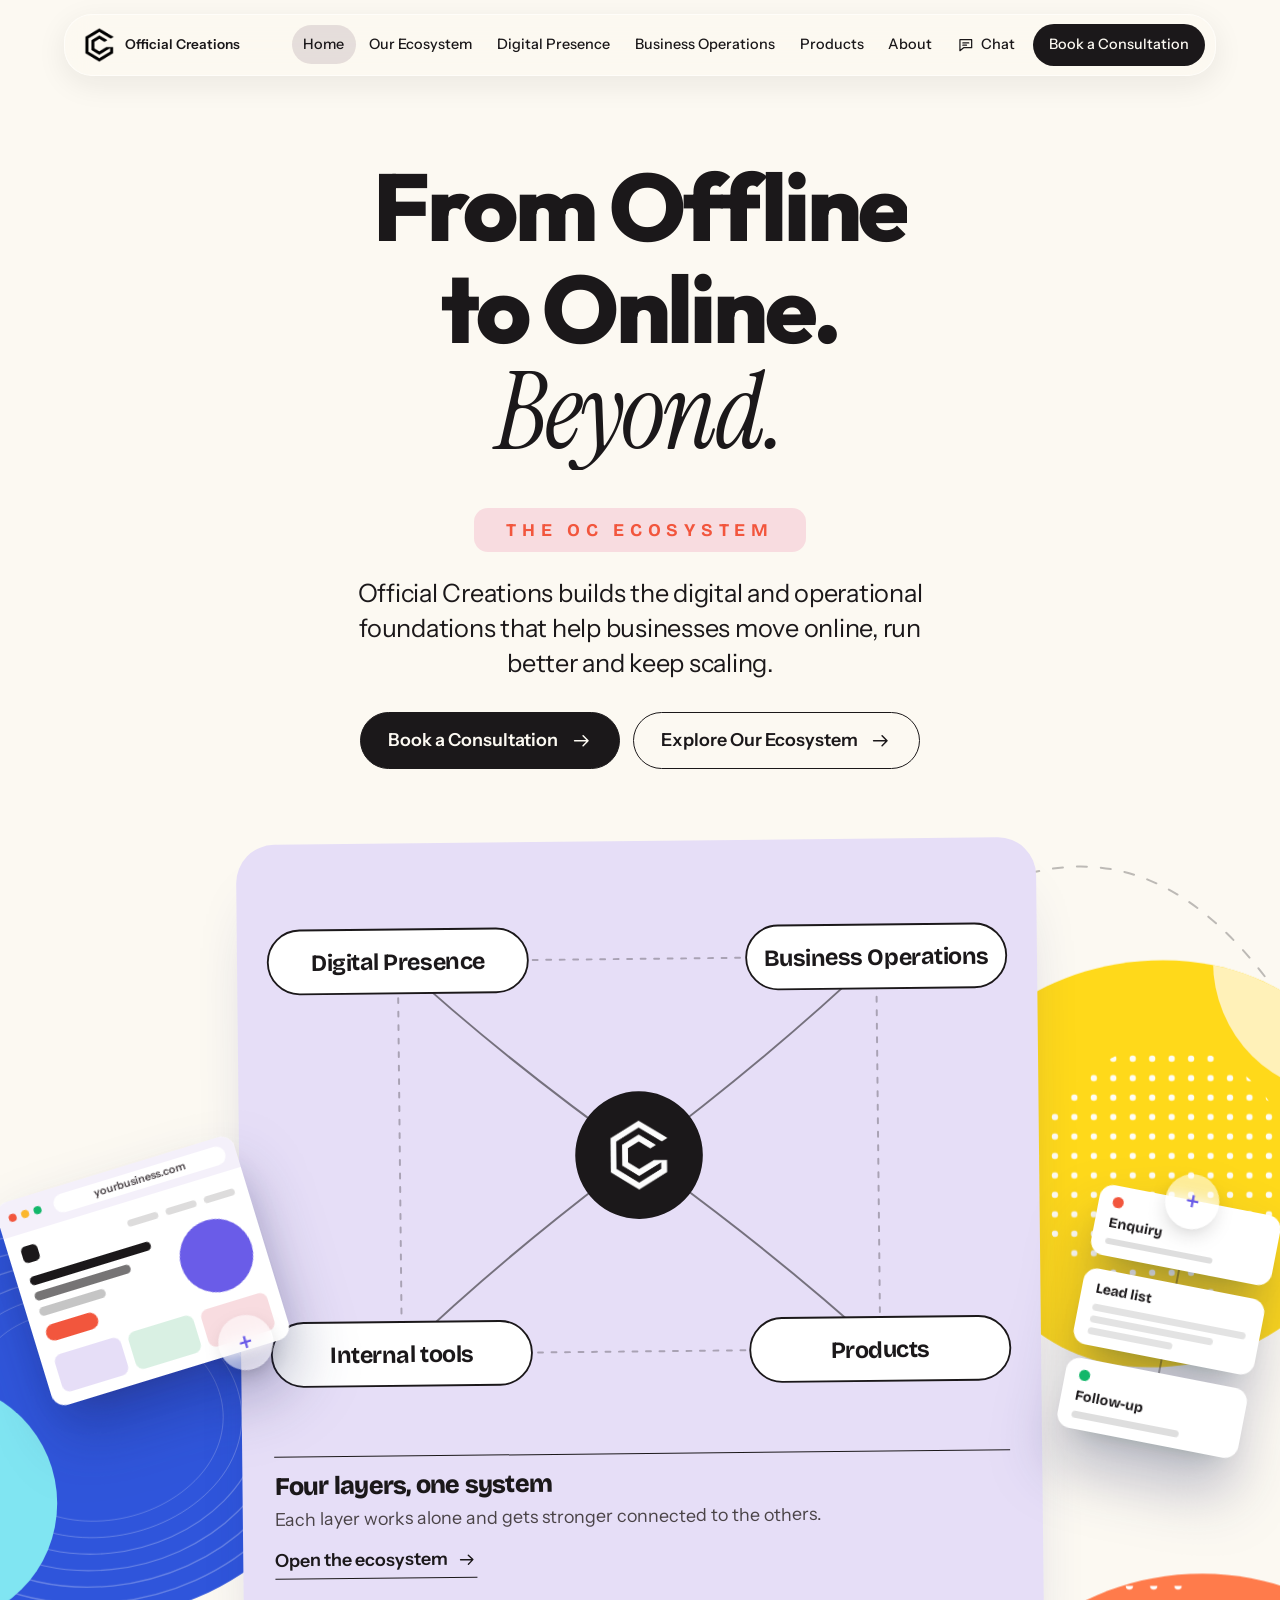
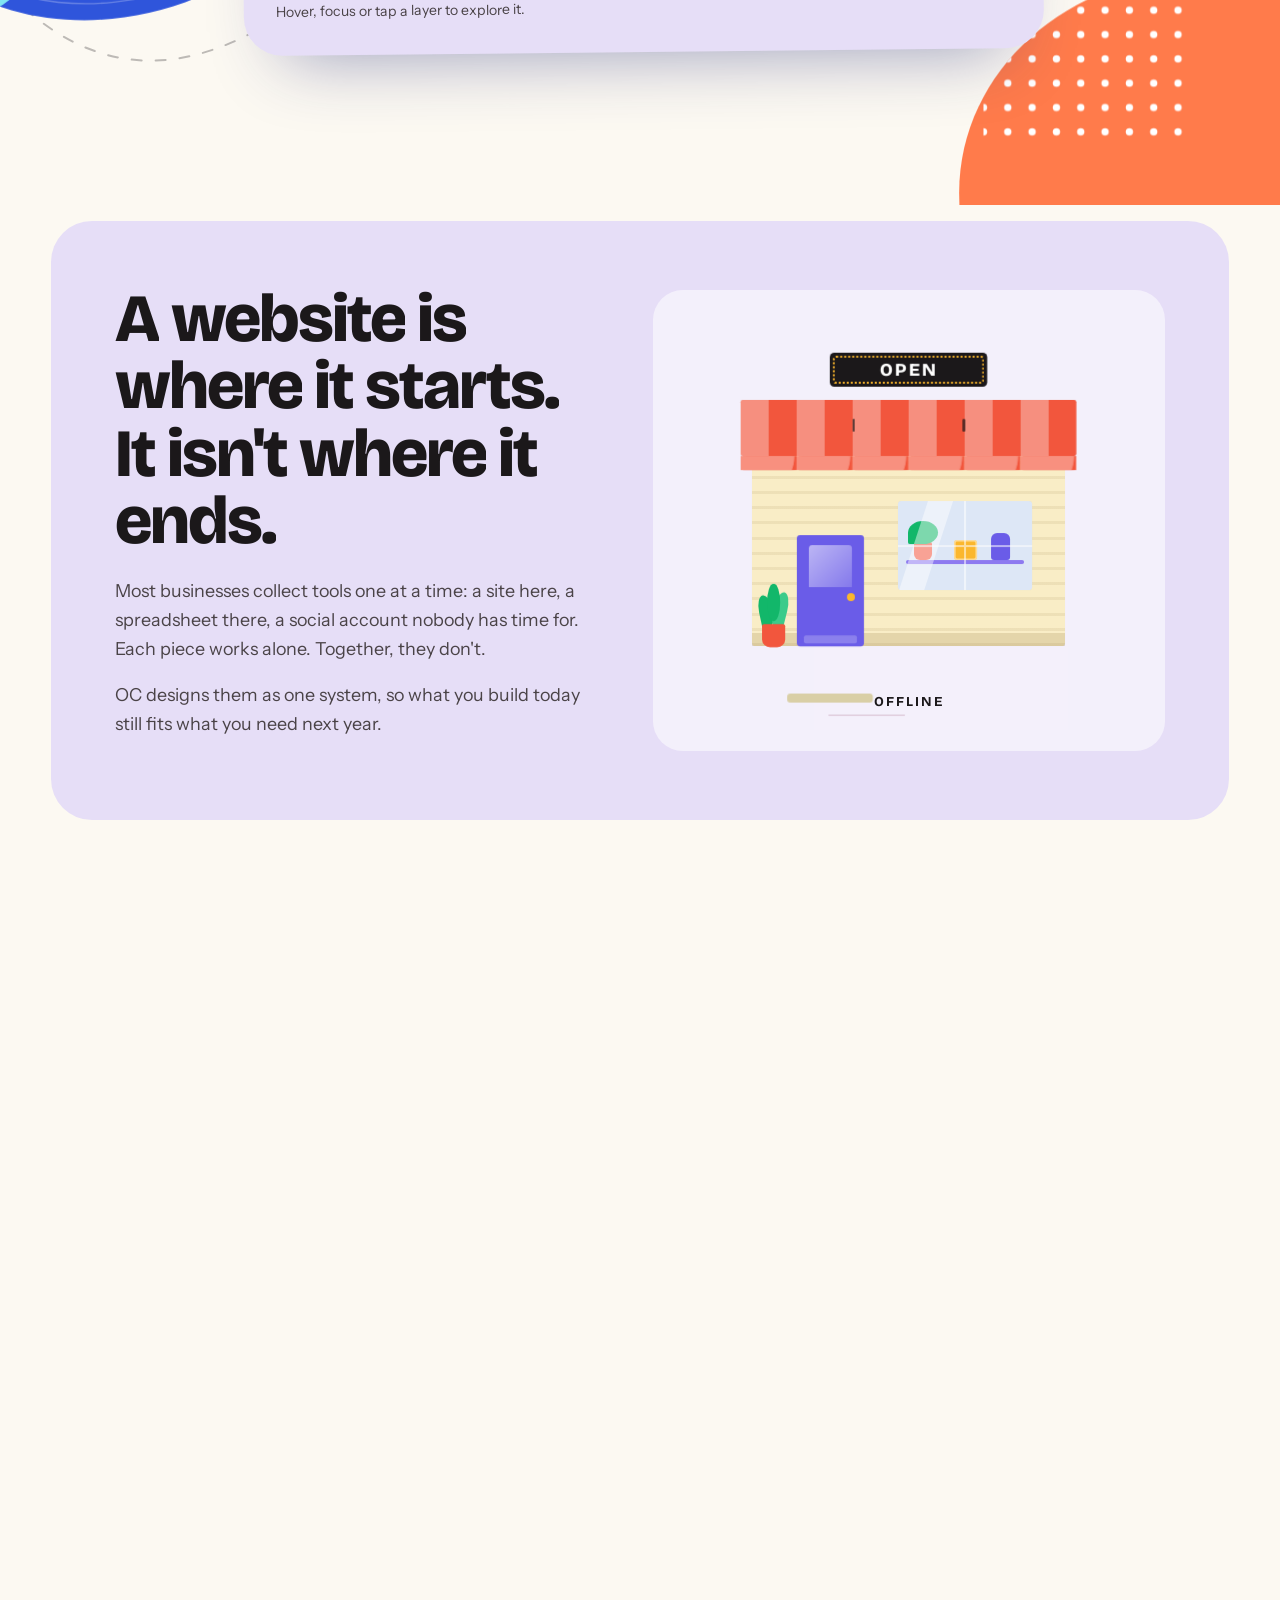
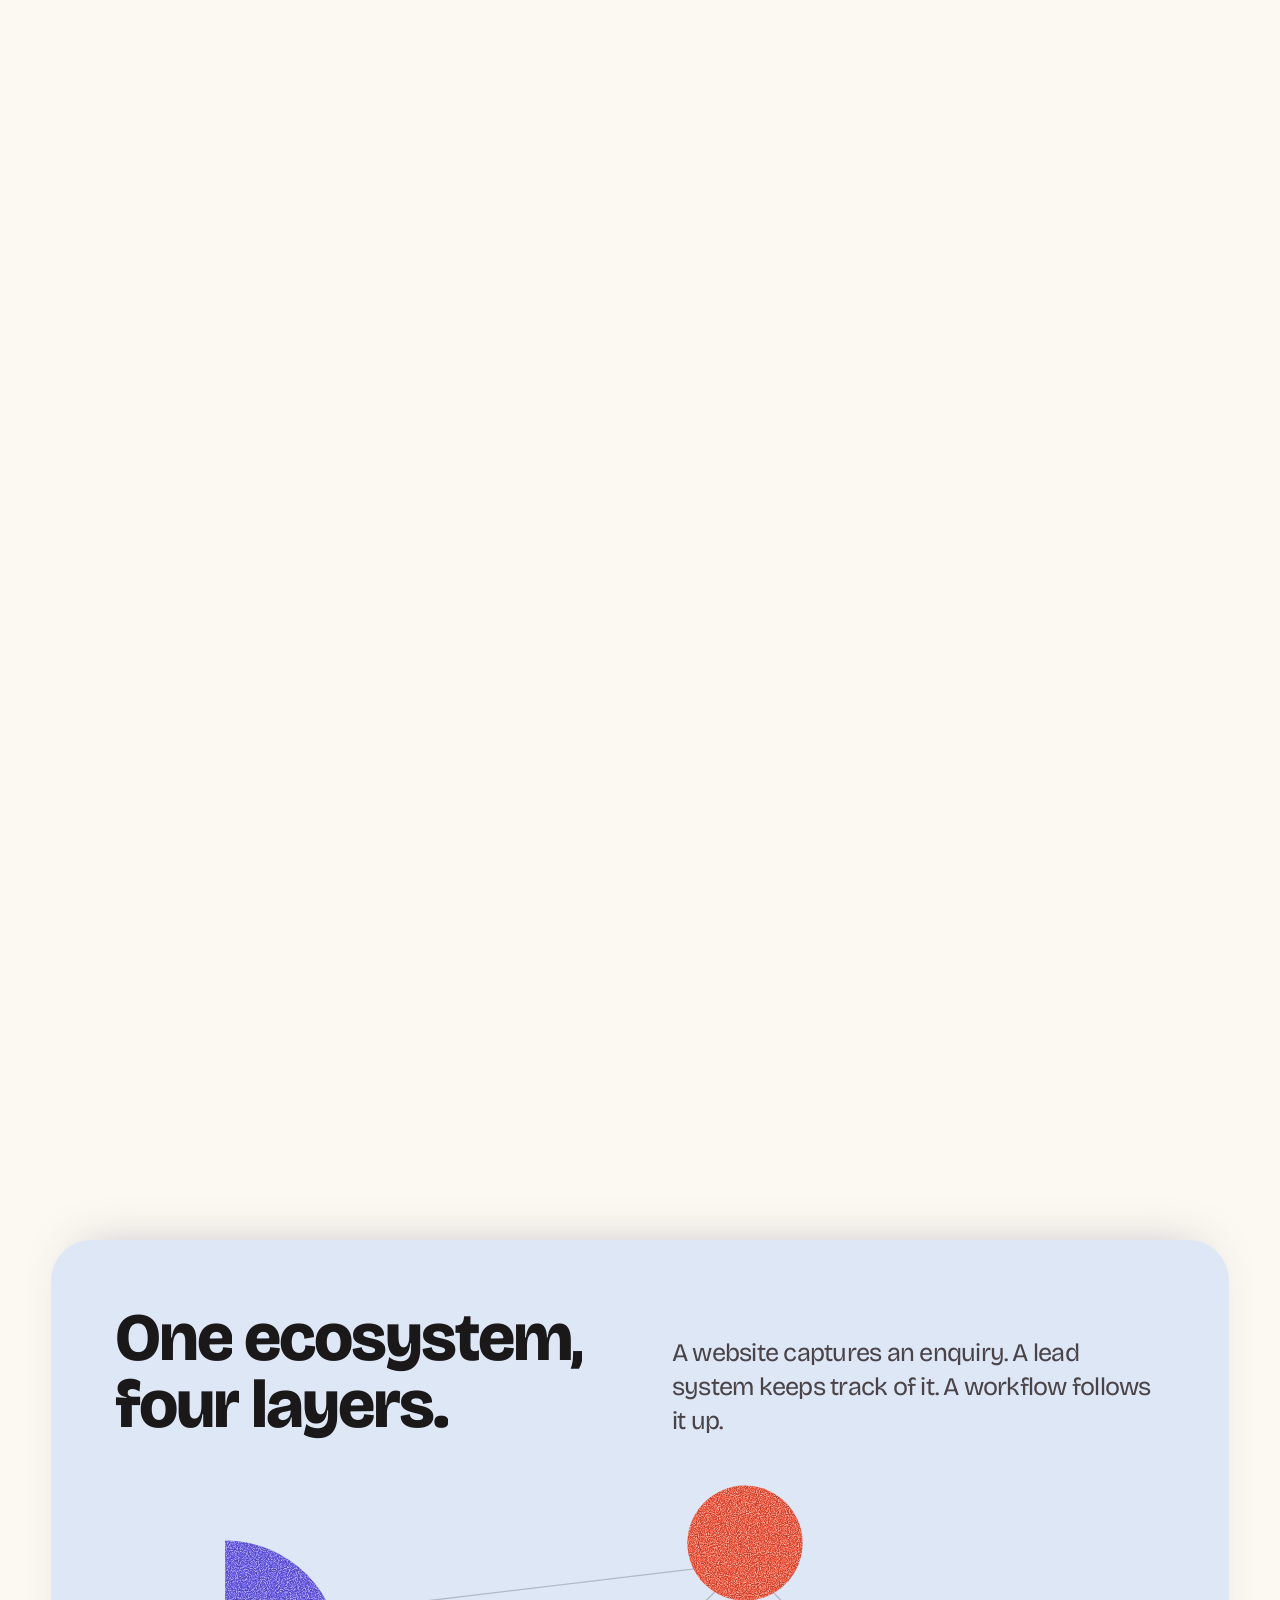
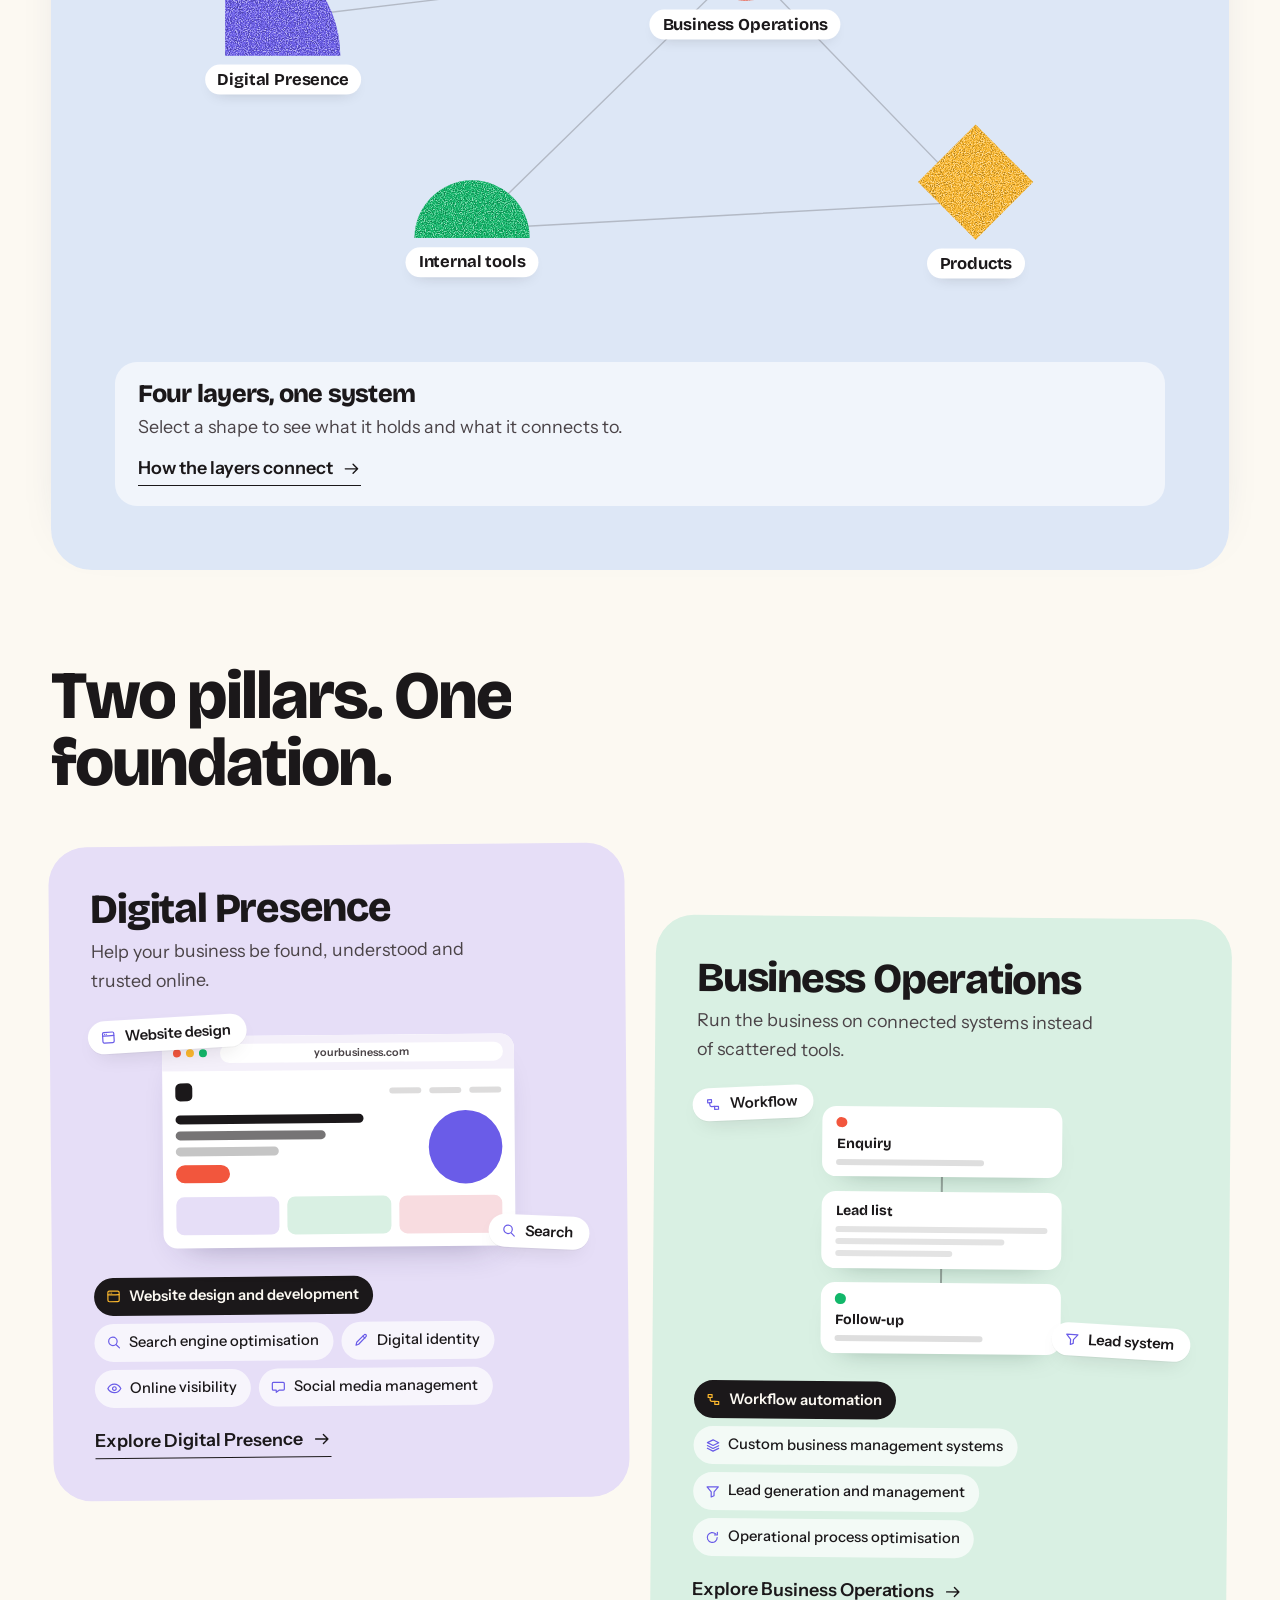
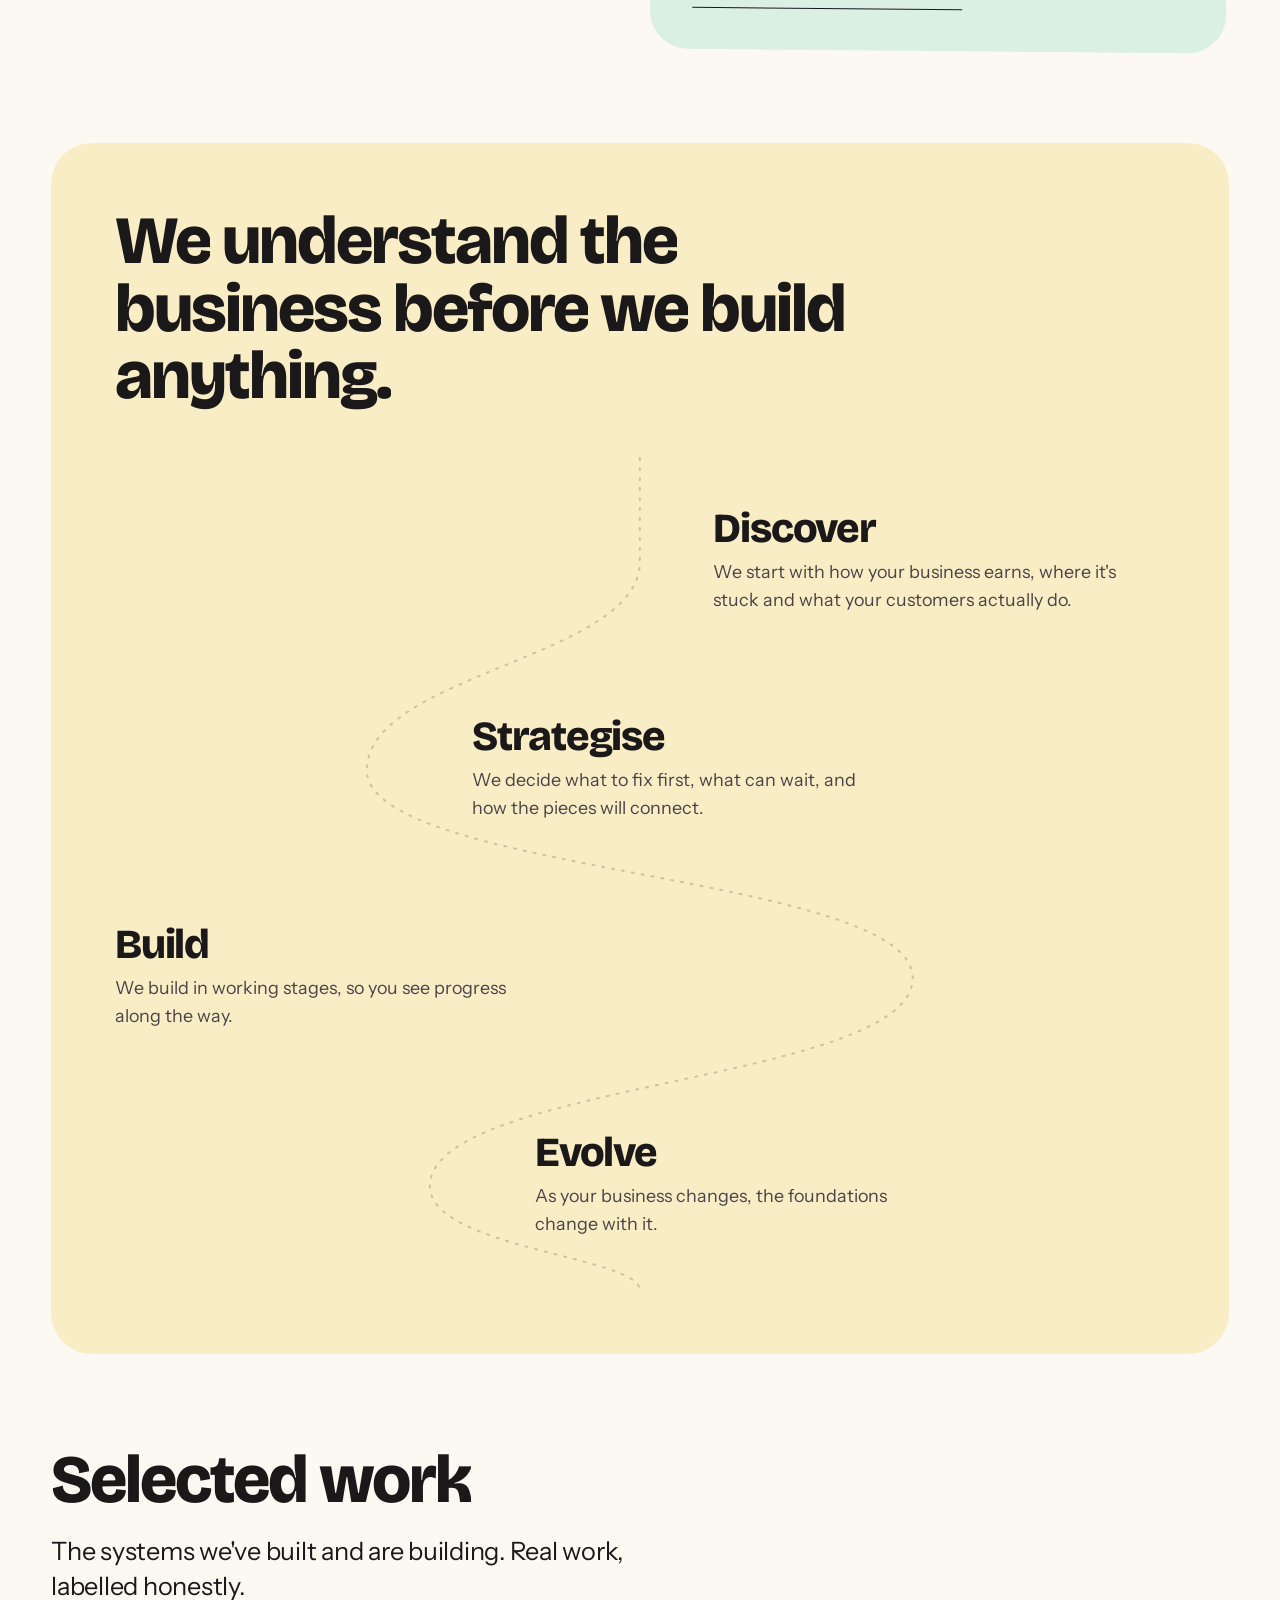
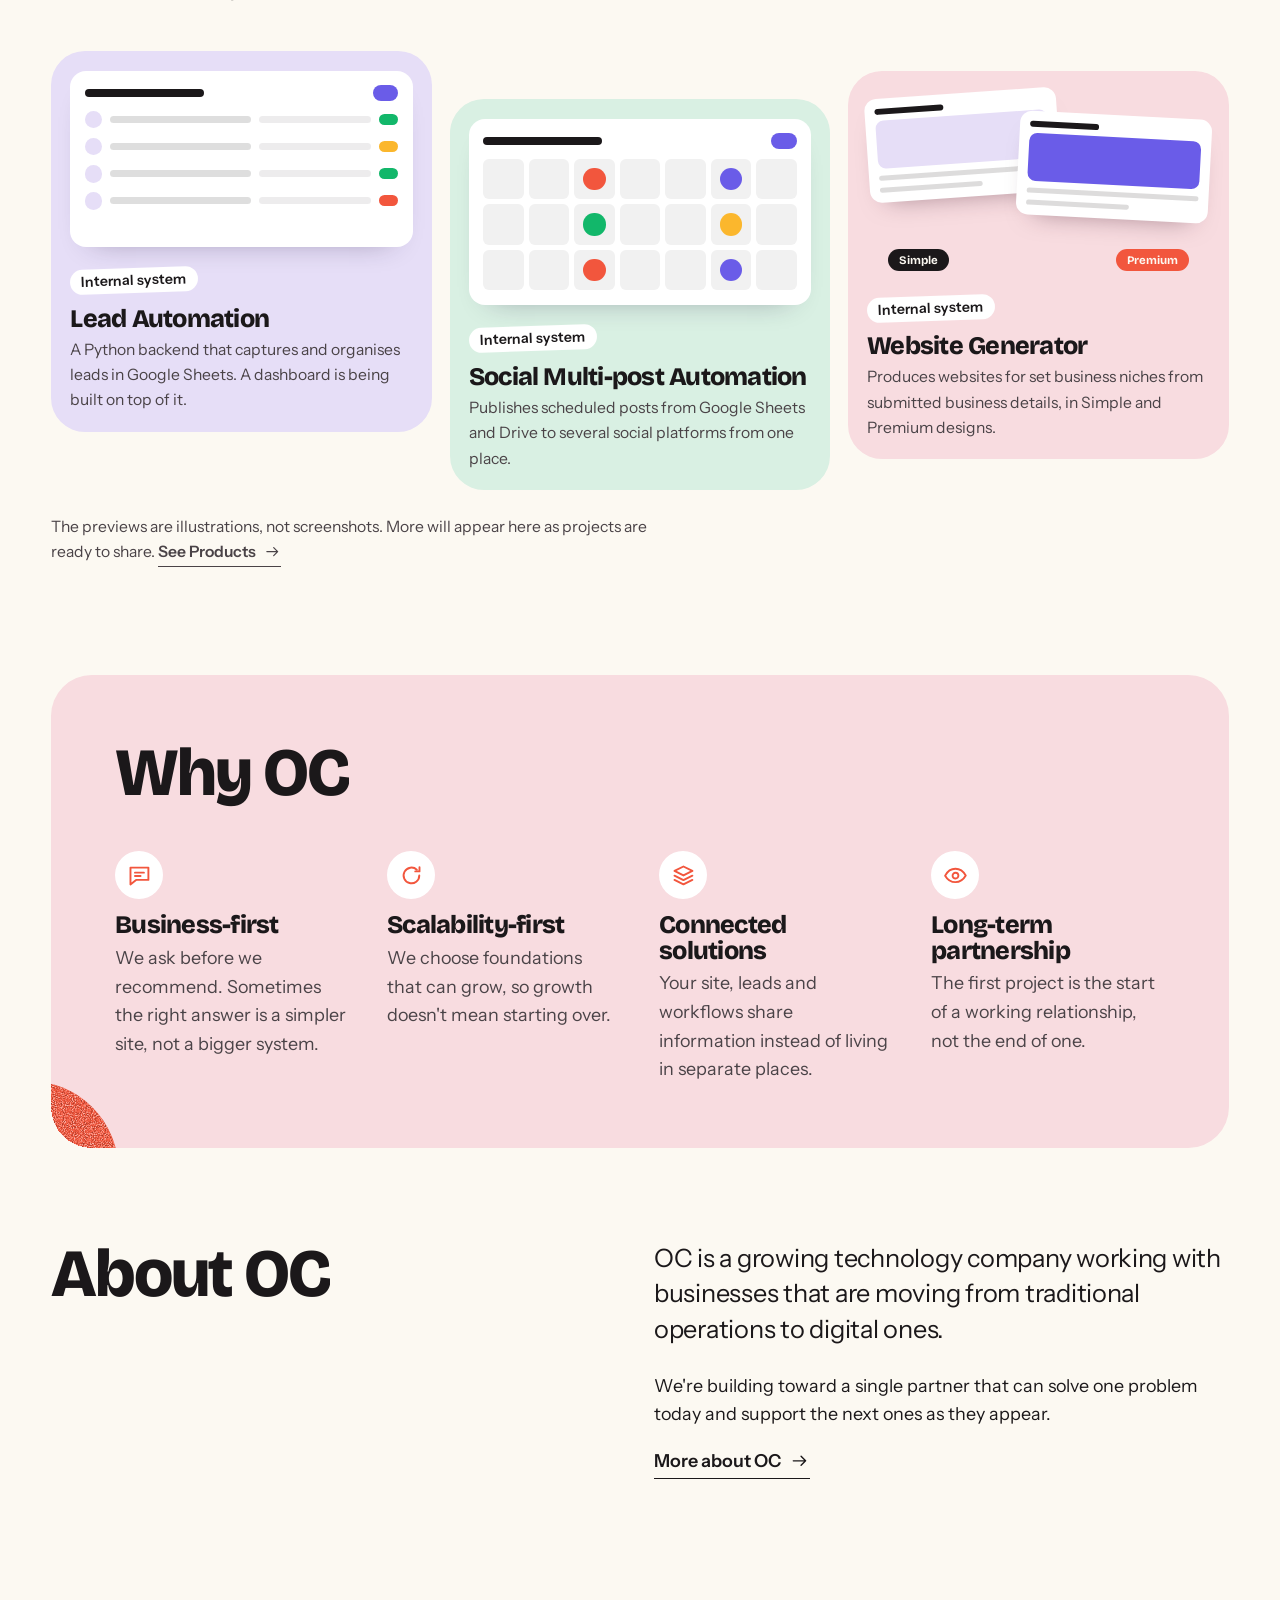
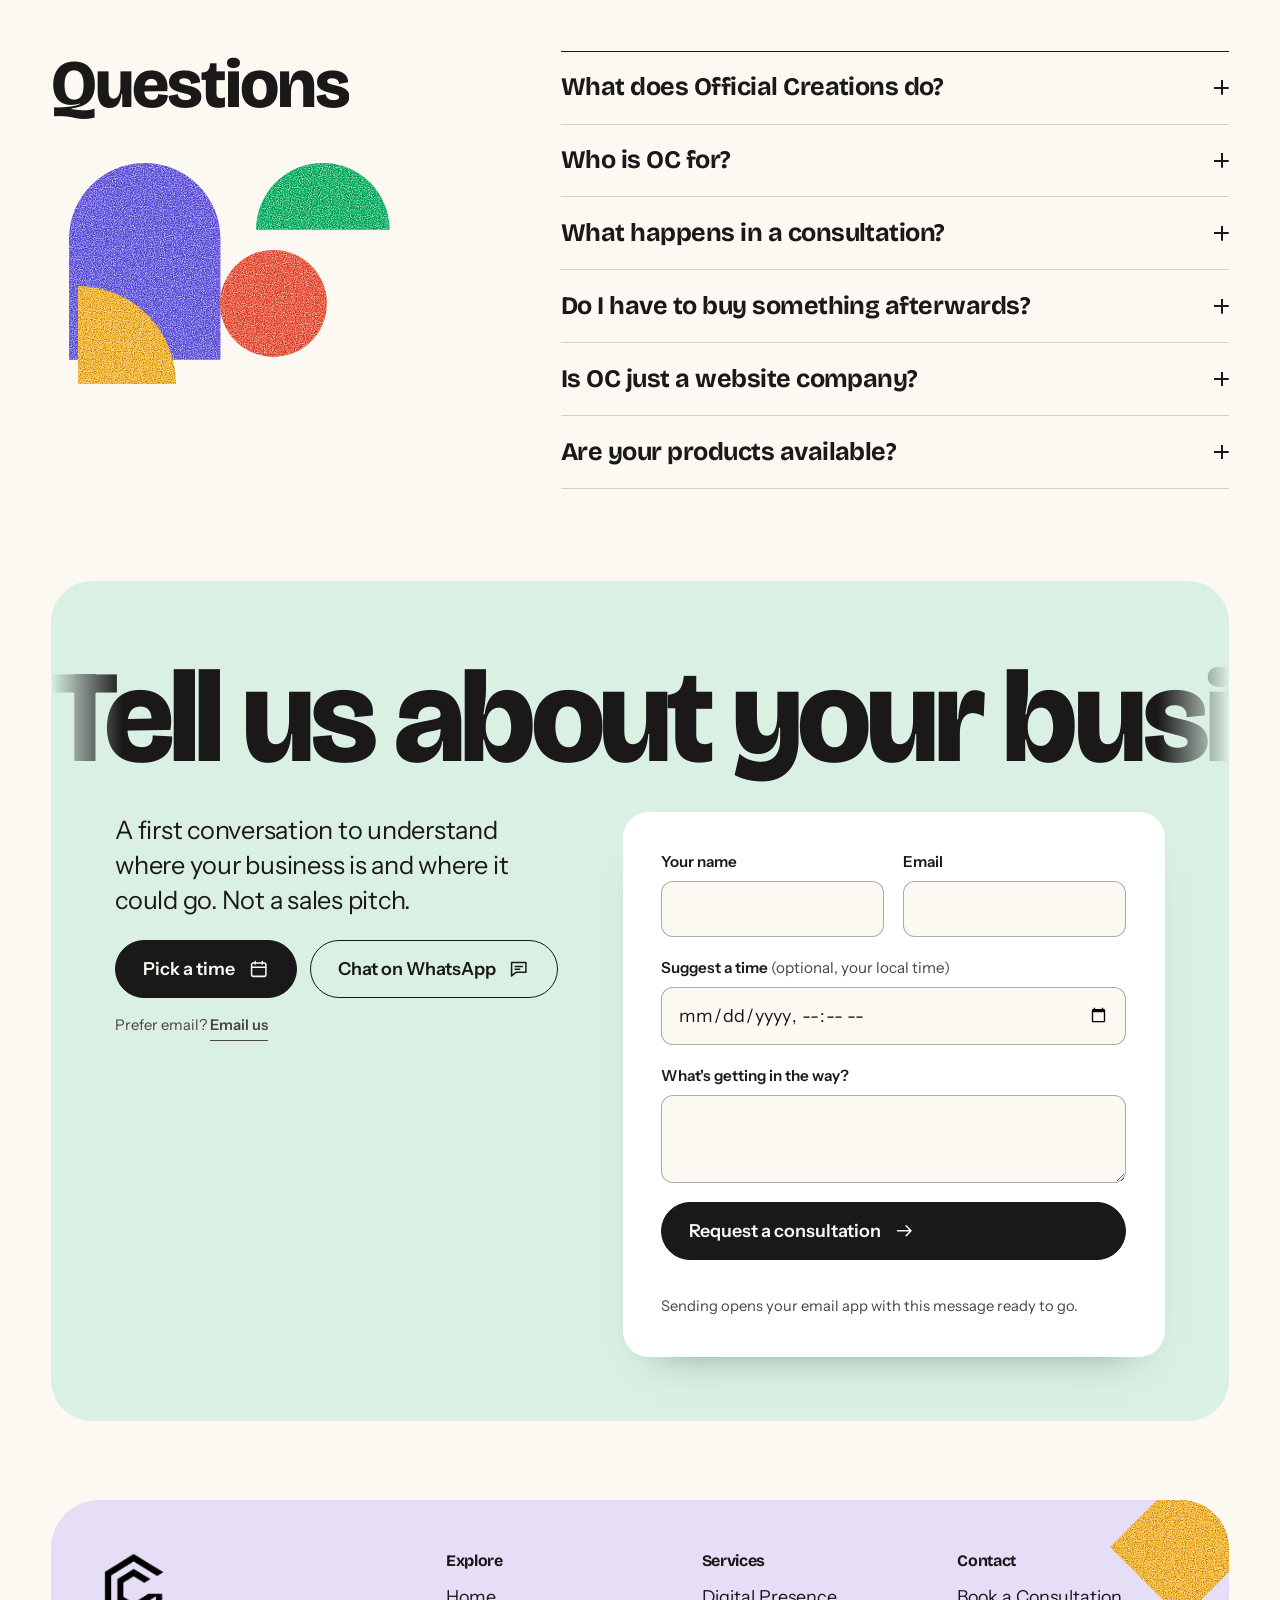
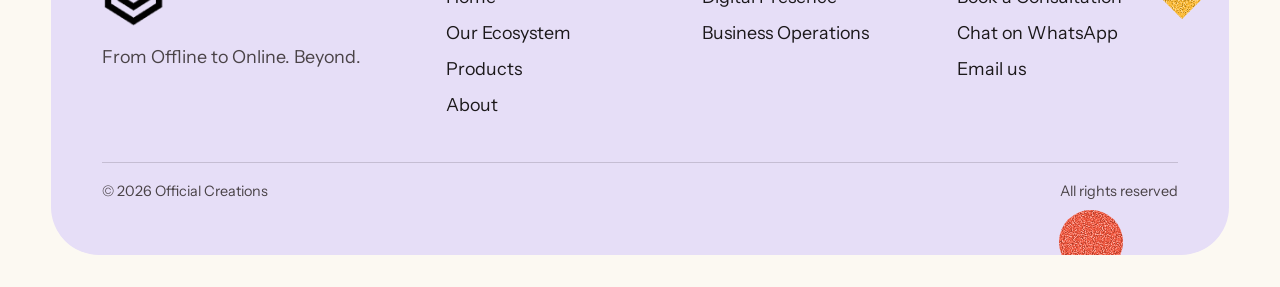
==== commit b55b902e: "improve shop to web animation" ====
--- a/index.html
+++ b/index.html
@@ -9,8 +9,10 @@
 <meta property="og:title" content="Official Creations | From Offline to Online. Beyond.">
 <meta property="og:description" content="Official Creations builds connected digital and operational foundations that help businesses move online, run better and keep scaling.">
 <meta property="og:type" content="website">
-<link rel="icon" type="image/png" href="assets/img/oc-logo-white-on-black.png">
-<link rel="apple-touch-icon" href="assets/img/oc-logo-white-on-black.png">
+<link rel="icon" type="image/png" sizes="192x192" href="assets/img/oc-favicon-192.png">
+<link rel="icon" type="image/png" sizes="512x512" href="assets/img/oc-favicon-circle.png">
+<link rel="shortcut icon" href="favicon.ico">
+<link rel="apple-touch-icon" href="assets/img/oc-favicon-circle.png">
 <link rel="preconnect" href="https://fonts.googleapis.com"><link rel="preconnect" href="https://fonts.gstatic.com" crossorigin><link rel="stylesheet" href="https://fonts.googleapis.com/css2?family=Bricolage+Grotesque:opsz,wght@12..96,700;12..96,800&family=Instrument+Serif:ital@1&family=Outfit:wght@800&family=Instrument+Sans:wght@400;500;600;700&display=swap">
 <link rel="stylesheet" href="assets/css/oc.css">
 <link rel="stylesheet" href="assets/css/home.css">
@@ -101,8 +103,12 @@
         <p>OC designs them as one system, so what you build today still fits what you need next year.</p>
       </div>
       <div class="story-scene">
-        <svg class="story-svg" viewBox="0 0 400 320" role="img" aria-label="A shopfront turning into a website as you scroll"><g class="mph" style="--x0:60;--y0:120;--tx:-20;--ty:-60;--sx:1.1429;--sy:1.3529"><rect width="280" height="170" class="f-butter"/><rect class="mphb f-white" width="280" height="170"/></g><g class="mph" style="--x0:50;--y0:70;--tx:-10;--ty:-10;--sx:1.0667;--sy:0.72"><rect width="300" height="50" class="f-coral"/><rect class="mphb f-indigo" width="300" height="50"/></g><g class="mph" style="--x0:130;--y0:28;--tx:-30;--ty:42;--sx:1.4286;--sy:0.5333"><rect width="140" height="30" class="f-ink"/><rect class="mphb f-white" width="140" height="30"/></g><g class="mph" style="--x0:100;--y0:190;--tx:-30;--ty:46;--sx:1.6667;--sy:0.32"><rect width="60" height="100" class="f-indigo"/><rect class="mphb f-coral" width="60" height="100"/></g><g class="mph" style="--x0:190;--y0:160;--tx:20;--ty:-44;--sx:1.0833;--sy:1.375"><rect width="120" height="80" class="f-sky"/><rect class="mphb f-lav" width="120" height="80"/></g><g class="off-only"><rect x="50" y="70" width="25" height="50" class="f-white" opacity=".3"/><rect x="100" y="70" width="25" height="50" class="f-white" opacity=".3"/><rect x="150" y="70" width="25" height="50" class="f-white" opacity=".3"/><rect x="200" y="70" width="25" height="50" class="f-white" opacity=".3"/><rect x="250" y="70" width="25" height="50" class="f-white" opacity=".3"/><rect x="300" y="70" width="25" height="50" class="f-white" opacity=".3"/><text x="200" y="49" text-anchor="middle" class="sign-t">OPEN</text><circle cx="148" cy="244" r="4" class="f-sun"/><path d="M250 160V240M190 200H310" stroke="#fff" stroke-width="2" opacity=".7" fill="none"/></g><g class="on-only"><circle cx="56" cy="78" r="4" class="f-coral"/><circle cx="70" cy="78" r="4" class="f-sun"/><circle cx="84" cy="78" r="4" class="f-leaf"/><rect x="60" y="118" width="120" height="14" rx="3" class="f-ink"/><rect x="60" y="142" width="100" height="8" rx="3" class="f-ink" opacity=".22"/><rect x="60" y="158" width="80" height="8" rx="3" class="f-ink" opacity=".22"/><rect x="190" y="240" width="50" height="36" rx="6" class="f-lav"/><rect x="248" y="240" width="50" height="36" rx="6" class="f-mint"/><rect x="306" y="240" width="40" height="36" rx="6" class="f-blush"/></g></svg>
+        <div class="stage3d" role="img" aria-label="A shopfront separating into layers and re-forming as a website"><div class="rig"><div class="ground"></div><div class="ly ly-wall" style="--i:0;--x0:60;--y0:120;--w0:280;--h0:170;--x1:40;--y1:60;--w1:320;--h1:230;--r0:3;--r1:14;--c0:var(--butter);--c1:#fff;--z:0;--zi:0"><i class="bricks off-only"></i><i class="plinth off-only"></i></div><div class="ly ly-window" style="--i:1;--x0:190;--y0:160;--w0:120;--h0:80;--x1:210;--y1:116;--w1:130;--h1:110;--r0:3;--r1:12;--c0:var(--sky);--c1:var(--lav);--z:50;--zi:1"><span class="disp off-only"><i class="shelf"></i><i class="pot"></i><i class="leafy"></i><i class="gift"></i><i class="jar"></i></span><i class="glare off-only"></i><i class="cross off-only"></i></div><div class="ly ly-door" style="--i:2;--x0:100;--y0:190;--w0:60;--h0:100;--x1:70;--y1:236;--w1:100;--h1:32;--r0:3;--r1:99;--c0:var(--indigo);--c1:var(--coral);--z:60;--zi:2"><i class="glass off-only"></i><i class="plate off-only"></i><i class="knob off-only"></i></div><div class="ly ly-awning" style="--i:3;--x0:50;--y0:70;--w0:300;--h0:50;--x1:40;--y1:60;--w1:320;--h1:36;--r0:2;--r1:12;--c0:var(--coral);--c1:var(--indigo);--z:40;--zi:3"><i class="stripes off-only"></i><i class="scallops off-only"></i></div><div class="ly ly-sign" style="--i:4;--x0:130;--y0:28;--w0:140;--h0:30;--x1:100;--y1:70;--w1:200;--h1:16;--r0:4;--r1:99;--c0:var(--ink);--c1:#fff;--z:80;--zi:4"><i class="bulbs off-only"></i><b class="open off-only">OPEN</b></div><div class="off-only sh chain c1" style="--x:150;--y:58;--w:2;--h:12;--z:76"></div><div class="off-only sh chain c2" style="--x:248;--y:58;--w:2;--h:12;--z:76"></div><div class="off-only sh plant" style="--x:66;--y:232;--w:28;--h:58;--z:8"><i class="l1"></i><i class="l2"></i><i class="l3"></i><i class="pt"></i></div><div class="off-only sh step" style="--x:92;--y:288;--w:76;--h:8;--z:4"></div><div class="on-only dots" style="--x:52;--y:74;--w:40;--h:8;--z:95"><i class="d1"></i><i class="d2"></i><i class="d3"></i></div><div class="on-only t1" style="--x:60;--y:118;--w:120;--h:14;--z:55"></div><div class="on-only t2" style="--x:60;--y:142;--w:100;--h:8;--z:55"></div><div class="on-only t3" style="--x:60;--y:158;--w:80;--h:8;--z:55"></div><div class="on-only cd cd1" style="--x:190;--y:240;--w:50;--h:36;--z:30"></div><div class="on-only cd cd2" style="--x:248;--y:240;--w:50;--h:36;--z:30"></div><div class="on-only cd cd3" style="--x:306;--y:240;--w:40;--h:36;--z:30"></div></div></div>
         <div class="story-labels" aria-hidden="true"><span class="off">Offline</span><span class="on">Online</span></div>
+        <div class="story-switch" role="group" aria-label="Show offline or online">
+          <button type="button" class="sw" data-state="off" aria-pressed="true">Offline</button>
+          <button type="button" class="sw" data-state="on" aria-pressed="false">Online</button>
+        </div>
       </div>
     </div>
   </div>
@@ -219,7 +225,7 @@
       <div>
         <p class="lede">A first conversation to understand where your business is and where it could go. Not a sales pitch.</p>
         <div class="cta-row"><a class="btn" href="https://calendar.app.google/PonRCgVgWVxbKvs17" target="_blank" rel="noopener"><span>Pick a time</span><svg class="ico" aria-hidden="true"><use href="#i-cal"/></svg></a><a class="btn ghost" href="https://wa.me/919711925052" target="_blank" rel="noopener"><span>Chat on WhatsApp</span><svg class="ico" aria-hidden="true"><use href="#i-chat"/></svg></a></div>
-        <p class="form-note">Prefer email? <a class="link" href="mailto:officialcreations.online@gmail.com">officialcreations.online@gmail.com</a></p>
+        <p class="form-note">Prefer email? <a class="link" href="mailto:officialcreations.online@gmail.com">Email us</a></p>
       </div>
       <form class="consult mini" id="c-form" data-to="officialcreations.online@gmail.com,sarthakbishtunfiltered@gmail.com" data-public="officialcreations.online@gmail.com">
       <div class="field-row"><div class="field"><label for="c-name">Your name</label><input id="c-name" name="name" required autocomplete="name"></div><div class="field"><label for="c-email">Email</label><input id="c-email" name="email" type="email" required autocomplete="email"></div></div>
@@ -245,7 +251,7 @@
       <div><h4>Services</h4><ul>
         <li><a href="digital-presence.html">Digital Presence</a></li>
         <li><a href="business-operations.html">Business Operations</a></li></ul></div>
-      <div><h4>Contact</h4><ul><li><a href="book.html" data-book>Book a Consultation</a></li><li><a href="https://wa.me/919711925052" target="_blank" rel="noopener">Chat on WhatsApp</a></li><li><a href="mailto:officialcreations.online@gmail.com">officialcreations.online@gmail.com</a></li></ul></div>
+      <div><h4>Contact</h4><ul><li><a href="book.html" data-book>Book a Consultation</a></li><li><a href="https://wa.me/919711925052" target="_blank" rel="noopener">Chat on WhatsApp</a></li><li><a href="mailto:officialcreations.online@gmail.com">Email us</a></li></ul></div>
     </div>
     <div class="foot-legal"><span>&copy; <span id="yr">2026</span> Official Creations</span><span>All rights reserved</span></div>
   </div></div>
--- a/assets/css/home.css
+++ b/assets/css/home.css
@@ -46,32 +46,91 @@
   .h-chips .k1 { left: -2.6rem; } .h-chips .k2 { right: -3rem; } .h-chips .k3 { left: -1.2rem; }
 }
 
-/* ---------- Offline to online story ---------- */
+/* ---------- Offline to online story: layers in depth ---------- */
 .s-story { z-index: 1; }
-.story { --p: 0; }
 .story-grid { display: grid; gap: clamp(1.6rem, 4vw, 4rem); align-items: center; }
 .story-text .h2 { max-width: 14ch; margin-bottom: 1.4rem; }
 .story-text p { max-width: 44ch; color: var(--ink-2); }
-.story-scene { position: relative; background: rgba(255, 255, 255, .55); border-radius: clamp(18px, 2.4vw, 30px); padding: clamp(1rem, 3vw, 2rem); }
-.story-svg { width: 100%; height: auto; max-height: 52vh; margin-inline: auto; overflow: visible; }
-.mph { transform-origin: 0 0; transform-box: view-box;
-  transform: translate(calc((var(--x0) + var(--tx) * var(--p)) * 1px), calc((var(--y0) + var(--ty) * var(--p)) * 1px)) scale(calc(1 + (var(--sx) - 1) * var(--p)), calc(1 + (var(--sy) - 1) * var(--p))); }
-.mph rect:first-child { opacity: calc(1 - var(--p)); }
-.mph .mphb { opacity: var(--p); }
-.off-only { opacity: max(0, calc(1 - var(--p) * 2.4)); }
-.on-only { opacity: max(0, calc((var(--p) - .55) * 2.6)); }
-.sign-t { fill: #fff; font: 800 18px var(--f-display); letter-spacing: .12em; }
-.story-labels { position: relative; height: 1.6rem; margin-top: .6rem; font: 700 .85rem var(--f-display); letter-spacing: .14em; text-transform: uppercase; text-align: center; }
+/* The scene element carries the shared timeline values; JS updates them on scroll. */
+.story-scene { --tilt: 0; --lift: 0; --off: 0; --on: 1; position: relative; background: rgba(255, 255, 255, .55); border-radius: clamp(18px, 2.4vw, 30px); padding: clamp(1rem, 3vw, 2rem); }
+.stage3d { container-type: inline-size; position: relative; width: min(100%, calc(50vh * 1.25)); aspect-ratio: 400 / 320; margin-inline: auto; perspective: 1500px; perspective-origin: 50% 38%; }
+.rig { --u: calc(100cqw / 400); position: absolute; inset: 0; transform-style: preserve-3d;
+  transform: scale(calc(1 - .14 * var(--tilt))) rotateX(calc(var(--tilt) * 50deg)) rotateZ(calc(var(--tilt) * -36deg)); }
+.ground { position: absolute; inset: 6% 4%; border-radius: 50%; background: radial-gradient(closest-side, rgba(50, 36, 110, .34), transparent); filter: blur(10px);
+  opacity: calc(var(--lift) * .9); transform: translateZ(calc(var(--lift) * var(--u) * -150)) scale(calc(.9 + var(--lift) * .16)); }
+.ly { --m: 0; position: absolute; box-sizing: border-box;
+  left: calc((var(--x0) + (var(--x1) - var(--x0)) * var(--m)) * .25%);
+  top: calc((var(--y0) + (var(--y1) - var(--y0)) * var(--m)) * .3125%);
+  width: calc((var(--w0) + (var(--w1) - var(--w0)) * var(--m)) * .25%);
+  height: calc((var(--h0) + (var(--h1) - var(--h0)) * var(--m)) * .3125%);
+  border-radius: calc((var(--r0) + (var(--r1) - var(--r0)) * var(--m)) * var(--u));
+  background: color-mix(in srgb, var(--c0) calc((1 - var(--m)) * 100%), var(--c1));
+  transform: translateZ(calc(var(--zi) * 1px + var(--z) * var(--lift) * var(--u) * 2.1));
+  box-shadow: 0 calc(var(--lift) * var(--z) * .22px) calc(var(--lift) * var(--z) * .5px + 1px) rgba(40, 28, 100, calc(.05 + var(--lift) * .16)); }
+.on-only { position: absolute; left: calc(var(--x) * .25%); top: calc(var(--y) * .3125%); width: calc(var(--w) * .25%); height: calc(var(--h) * .3125%);
+  opacity: var(--on); transform: translateZ(calc(var(--z) * var(--lift) * var(--u) * 2.1 + 10px)) translateY(calc((1 - var(--on)) * 8 * var(--u))); }
+.t1, .t2, .t3 { background: var(--ink); border-radius: calc(3 * var(--u)); } .t2, .t3 { opacity: calc(var(--on) * .22); }
+.cd { border-radius: calc(6 * var(--u)); box-shadow: 0 calc(var(--lift) * 8px) calc(var(--lift) * 16px) rgba(40, 28, 100, .12); } .cd1 { background: var(--lav); } .cd2 { background: var(--mint); } .cd3 { background: var(--blush); }
+.dots { display: flex; align-items: center; justify-content: space-between; } .dots i { width: calc(8 * var(--u)); height: calc(8 * var(--u)); border-radius: 50%; }
+.dots .d1 { background: var(--coral); } .dots .d2 { background: var(--sun); } .dots .d3 { background: var(--leaf); }
+.off-only { opacity: var(--off); }
+.sh { position: absolute; left: calc(var(--x) * .25%); top: calc(var(--y) * .3125%); width: calc(var(--w) * .25%); height: calc(var(--h) * .3125%);
+  transform: translateZ(calc(var(--z) * var(--lift) * var(--u) * 2.1 + 10px)); }
+.stripes { position: absolute; inset: 0; border-radius: inherit; background: repeating-linear-gradient(90deg, rgba(255, 255, 255, .34) 0 8.333%, transparent 8.333% 16.666%); }
+.scallops { position: absolute; left: 0; top: 99%; width: 100%; height: calc(13 * var(--u));
+  background: radial-gradient(circle calc(12.5 * var(--u)) at 25% 0, #F8907F 0 98%, transparent 100%) 0 0 / 16.666% 100% repeat-x, radial-gradient(circle calc(12.5 * var(--u)) at 75% 0, var(--coral) 0 98%, transparent 100%) 0 0 / 16.666% 100% repeat-x; }
+.open { position: absolute; inset: 0; display: grid; place-items: center; color: #fff; font: 800 calc(16 * var(--u)) var(--f-display); letter-spacing: .12em; }
+.bulbs { position: absolute; inset: calc(2.5 * var(--u)); border: calc(2.4 * var(--u)) dotted var(--sun); border-radius: calc(3 * var(--u)); opacity: calc(var(--off) * .95); }
+.chain { background: rgba(27, 24, 26, .7); border-radius: 2px; }
+.knob { position: absolute; right: 14%; top: 52%; width: 12%; aspect-ratio: 1; border-radius: 50%; background: var(--sun); }
+.glass { position: absolute; left: 18%; right: 18%; top: 9%; height: 38%; border-radius: calc(3 * var(--u)) calc(3 * var(--u)) 0 0; background: linear-gradient(135deg, rgba(255, 255, 255, .55), rgba(255, 255, 255, .18)); }
+.plate { position: absolute; left: 10%; right: 10%; bottom: 3%; height: 7%; border-radius: 2px; background: rgba(255, 255, 255, .22); }
+.cross { position: absolute; inset: 0; background: linear-gradient(#fff, #fff) center / 100% 2px no-repeat, linear-gradient(#fff, #fff) center / 2px 100% no-repeat; opacity: calc(var(--off) * .55); }
+.glare { position: absolute; inset: 0; border-radius: inherit; overflow: hidden; }
+.glare::before { content: ""; position: absolute; top: -20%; left: 12%; width: 18%; height: 140%; background: rgba(255, 255, 255, .45); transform: rotate(18deg); }
+.disp { position: absolute; inset: 0; }
+.disp i { position: absolute; display: block; }
+.shelf { left: 6%; right: 6%; top: 66%; height: 4%; background: #8D7AF0; border-radius: 2px; }
+.pot { left: 12%; top: 46%; width: 14%; height: 20%; background: var(--coral); border-radius: 2px 2px 6px 6px; }
+.leafy { left: 8%; top: 22%; width: 22%; height: 26%; background: var(--leaf); border-radius: 50% 50% 50% 8%; }
+.gift { left: 42%; top: 44%; width: 17%; height: 22%; background: var(--sun); border-radius: 3px; box-shadow: inset 0 0 0 calc(1.4 * var(--u)) rgba(255, 255, 255, .5); }
+.jar { left: 70%; top: 36%; width: 14%; height: 30%; background: var(--indigo); border-radius: 6px 6px 3px 3px; }
+.bricks { position: absolute; inset: 0; border-radius: inherit; background: repeating-linear-gradient(0deg, rgba(120, 90, 30, .09) 0 1.6%, transparent 1.6% 8%); }
+.plinth { position: absolute; left: 0; right: 0; bottom: 0; height: 7%; background: rgba(120, 90, 30, .16); border-radius: 0 0 inherit inherit; }
+.step { background: #D9CFA6; border-radius: 3px; }
+.plant .pt { position: absolute; left: 14%; right: 14%; bottom: 0; height: 36%; background: var(--coral); border-radius: 2px 2px 8px 8px; }
+.plant i { position: absolute; display: block; }
+.plant .l1 { left: 4%; bottom: 30%; width: 46%; height: 50%; background: var(--leaf); border-radius: 50% 50% 50% 6%; transform: rotate(-12deg); }
+.plant .l2 { right: 4%; bottom: 30%; width: 46%; height: 56%; background: #3BCB8A; border-radius: 50% 50% 6% 50%; transform: rotate(14deg); }
+.plant .l3 { left: 30%; bottom: 40%; width: 40%; height: 58%; background: var(--leaf); border-radius: 50%; }
+.story-labels { position: relative; height: 1.6rem; margin-top: .8rem; font: 700 .85rem var(--f-display); letter-spacing: .14em; text-transform: uppercase; text-align: center; }
 .story-labels span { position: absolute; inset: 0; }
-.story-labels .off { opacity: calc(1 - var(--p) * 1.6); }
-.story-labels .on { opacity: calc(var(--p) * 1.6 - .6); color: var(--indigo); }
-@media (min-width: 1000px) {
-  .story-grid { grid-template-columns: 1fr 1.05fr; }
-  .s-story .wrap { height: 230vh; }
-  .panel.story { position: sticky; top: 13vh; }
-  .k-ready.story-pin { }
-}
-@media (max-width: 999px) { .story-svg { max-height: 40vh; } }
+.story-labels .off { opacity: var(--off); }
+.story-labels .on { opacity: var(--on); color: var(--indigo); }
+.story-switch { display: none; }
+.no-js .story-scene { --tilt: 0; --lift: 0; --off: 0; --on: 1; }
+.no-js .ly { --m: 1; }
+
+/* Pinned scrolling on tablet and desktop. JS adds .nopin when the panel would not fit the screen. */
+@media (min-width: 700px) { .s-story .wrap { height: 240vh; } .panel.story { position: sticky; top: 5.5rem; } }
+@media (min-width: 1000px) { .story-grid { grid-template-columns: 1fr 1.05fr; } .s-story .wrap { height: 300vh; } .panel.story { top: 13vh; } }
+.s-story .wrap.nopin { height: auto; } .panel.story.nopin { position: static; }
+
+/* Phones: no scroll animation. One card, tap Offline or Online. */
+@property --m { syntax: "<number>"; inherits: false; initial-value: 0; }
+@media (max-width: 699px) {
+  .story-scene { --tilt: 0; --lift: 0; --off: 1; --on: 0; }
+  .story-scene.is-online { --off: 0; --on: 1; }
+  .stage3d { width: 100%; }
+  .ly { transition: --m .75s var(--ease) calc(var(--i) * 70ms); }
+  .is-online .ly { --m: 1; }
+  .off-only, .on-only, .story-labels span { transition: opacity .5s var(--ease), transform .6s var(--ease); }
+  .story-labels { display: none; }
+  .story-switch { display: flex; gap: .4rem; justify-content: center; margin-top: 1rem; background: rgba(255, 255, 255, .7); border-radius: 999px; padding: .3rem; width: max-content; margin-inline: auto; }
+  .sw { font: 700 .95rem var(--f-body); border: 0; background: none; color: var(--ink); padding: .65rem 1.4rem; border-radius: 999px; cursor: pointer; transition: background .3s, color .3s; }
+  .sw[aria-pressed="true"] { background: var(--ink); color: var(--cream); }
+}
+@media (prefers-reduced-motion: reduce) { .ly, .off-only, .on-only { transition: none !important; } }
 
 /* ---------- Ecosystem constellation ---------- */
 .s-eco { z-index: 2; }
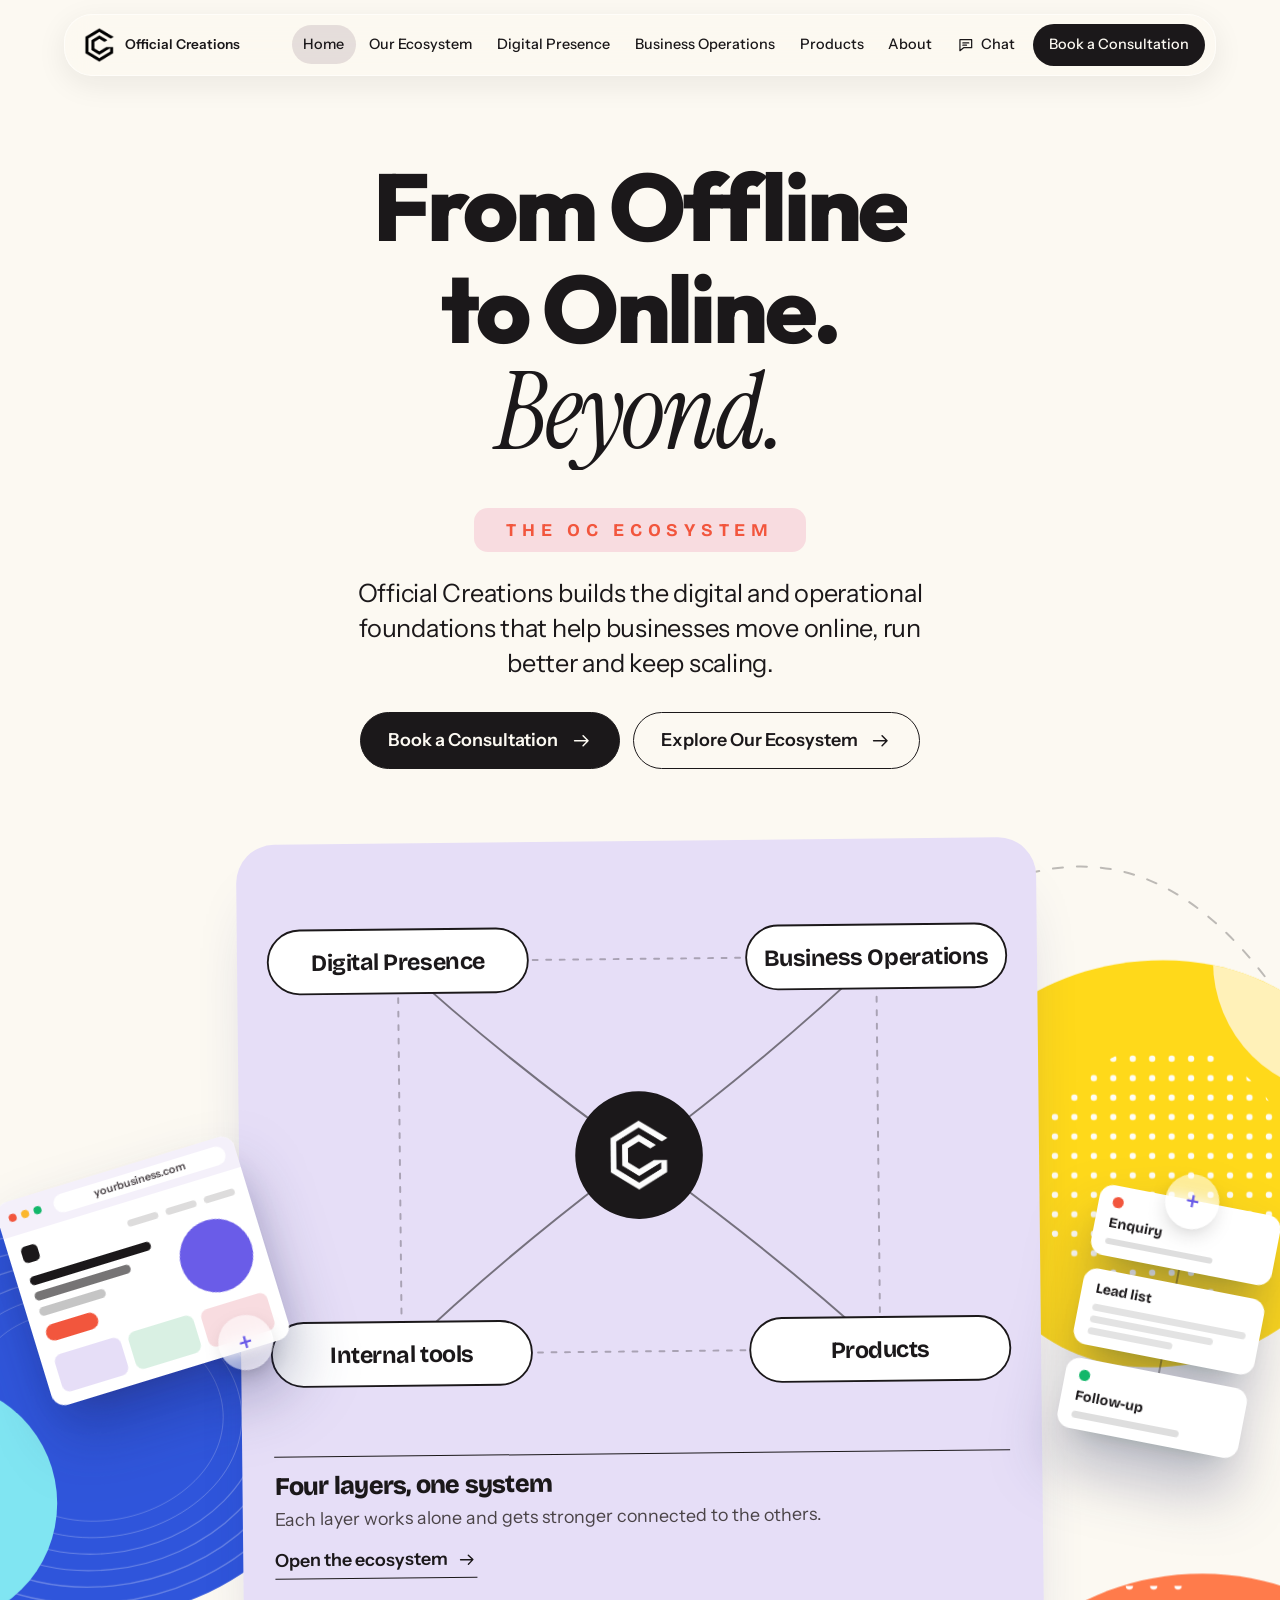
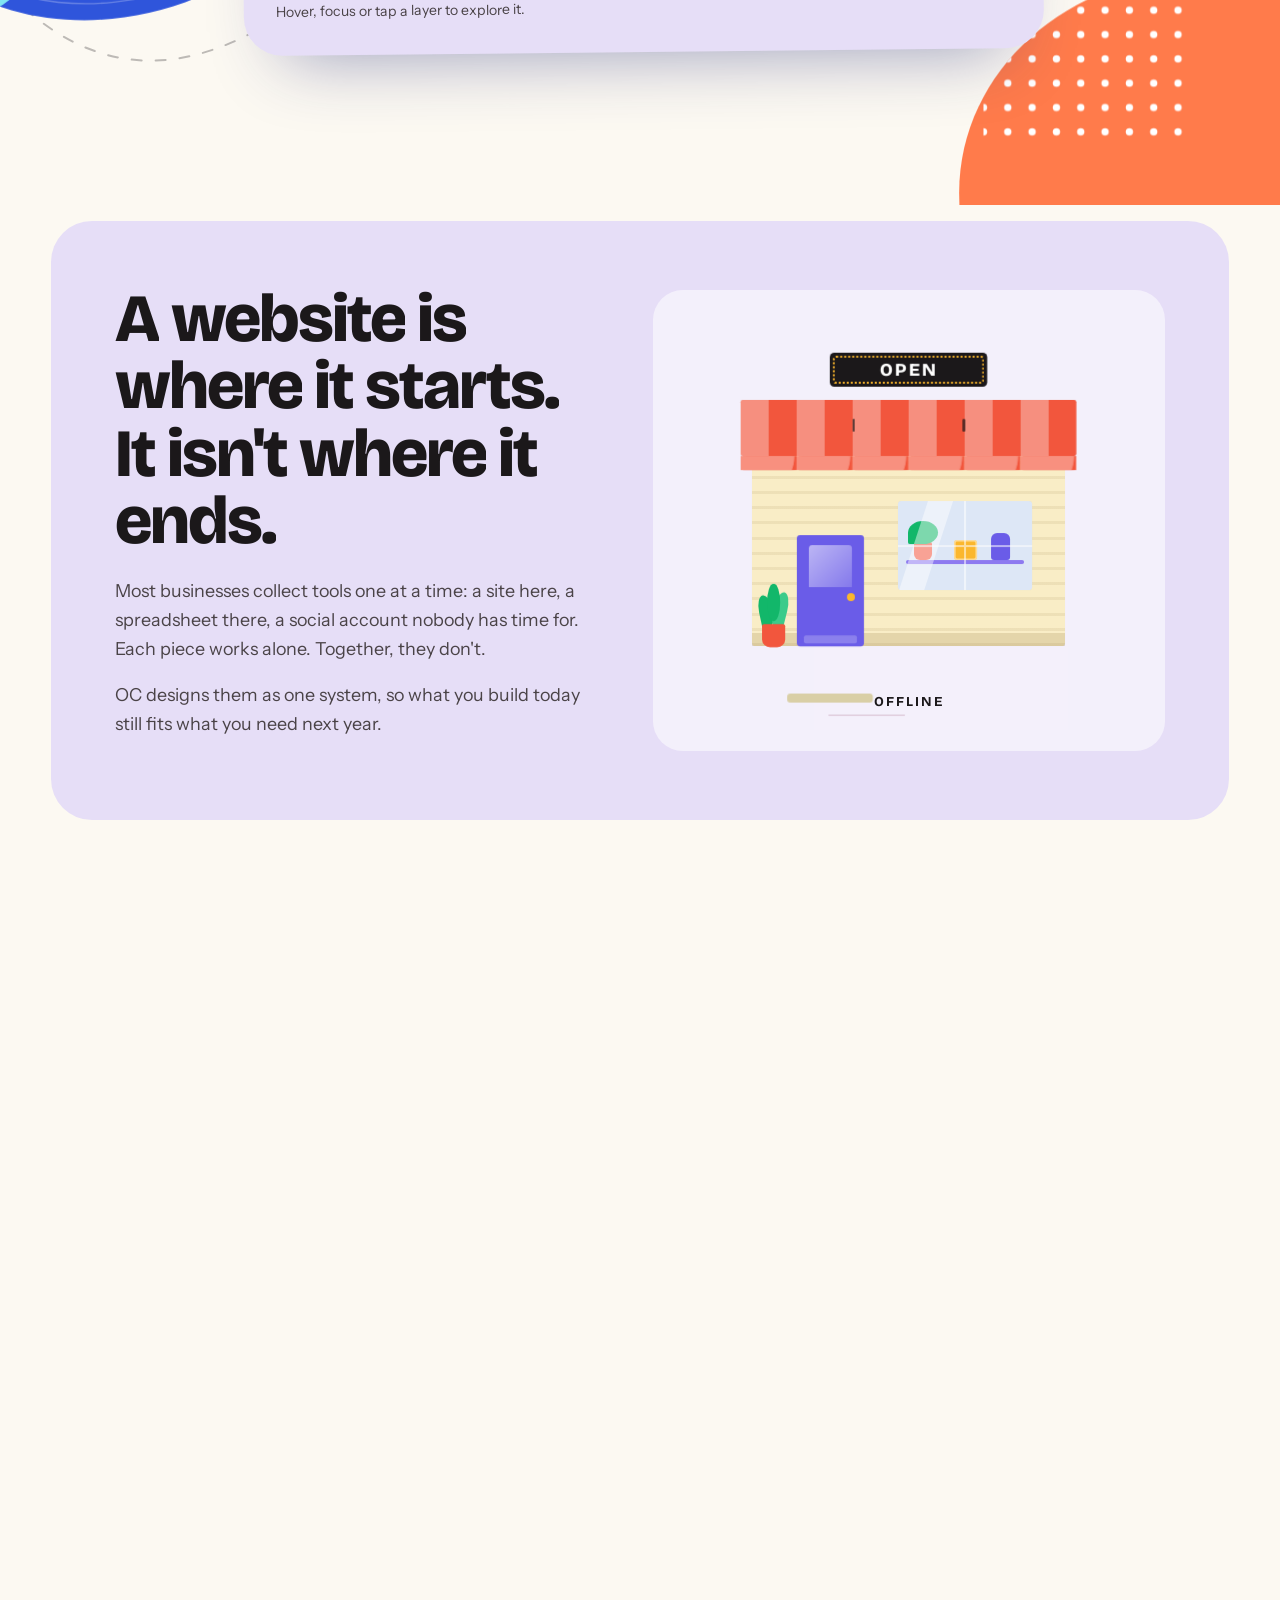
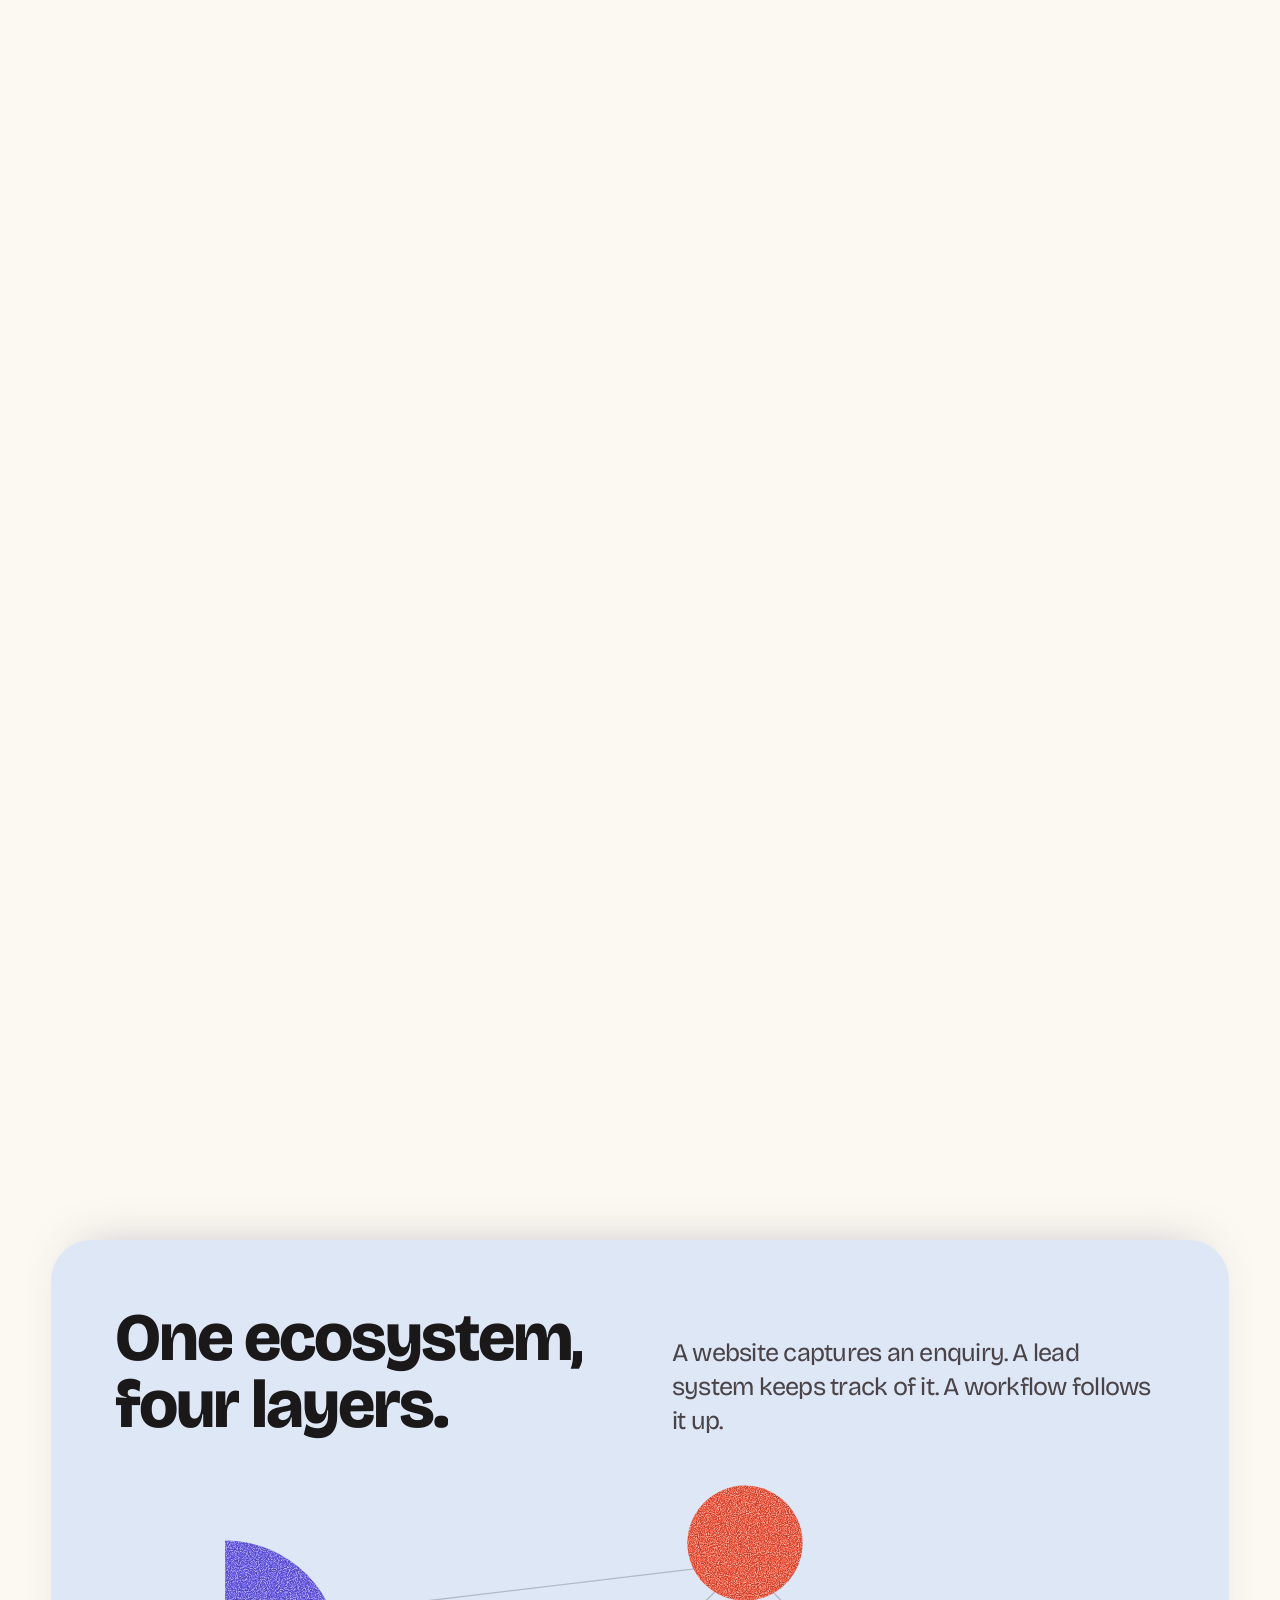
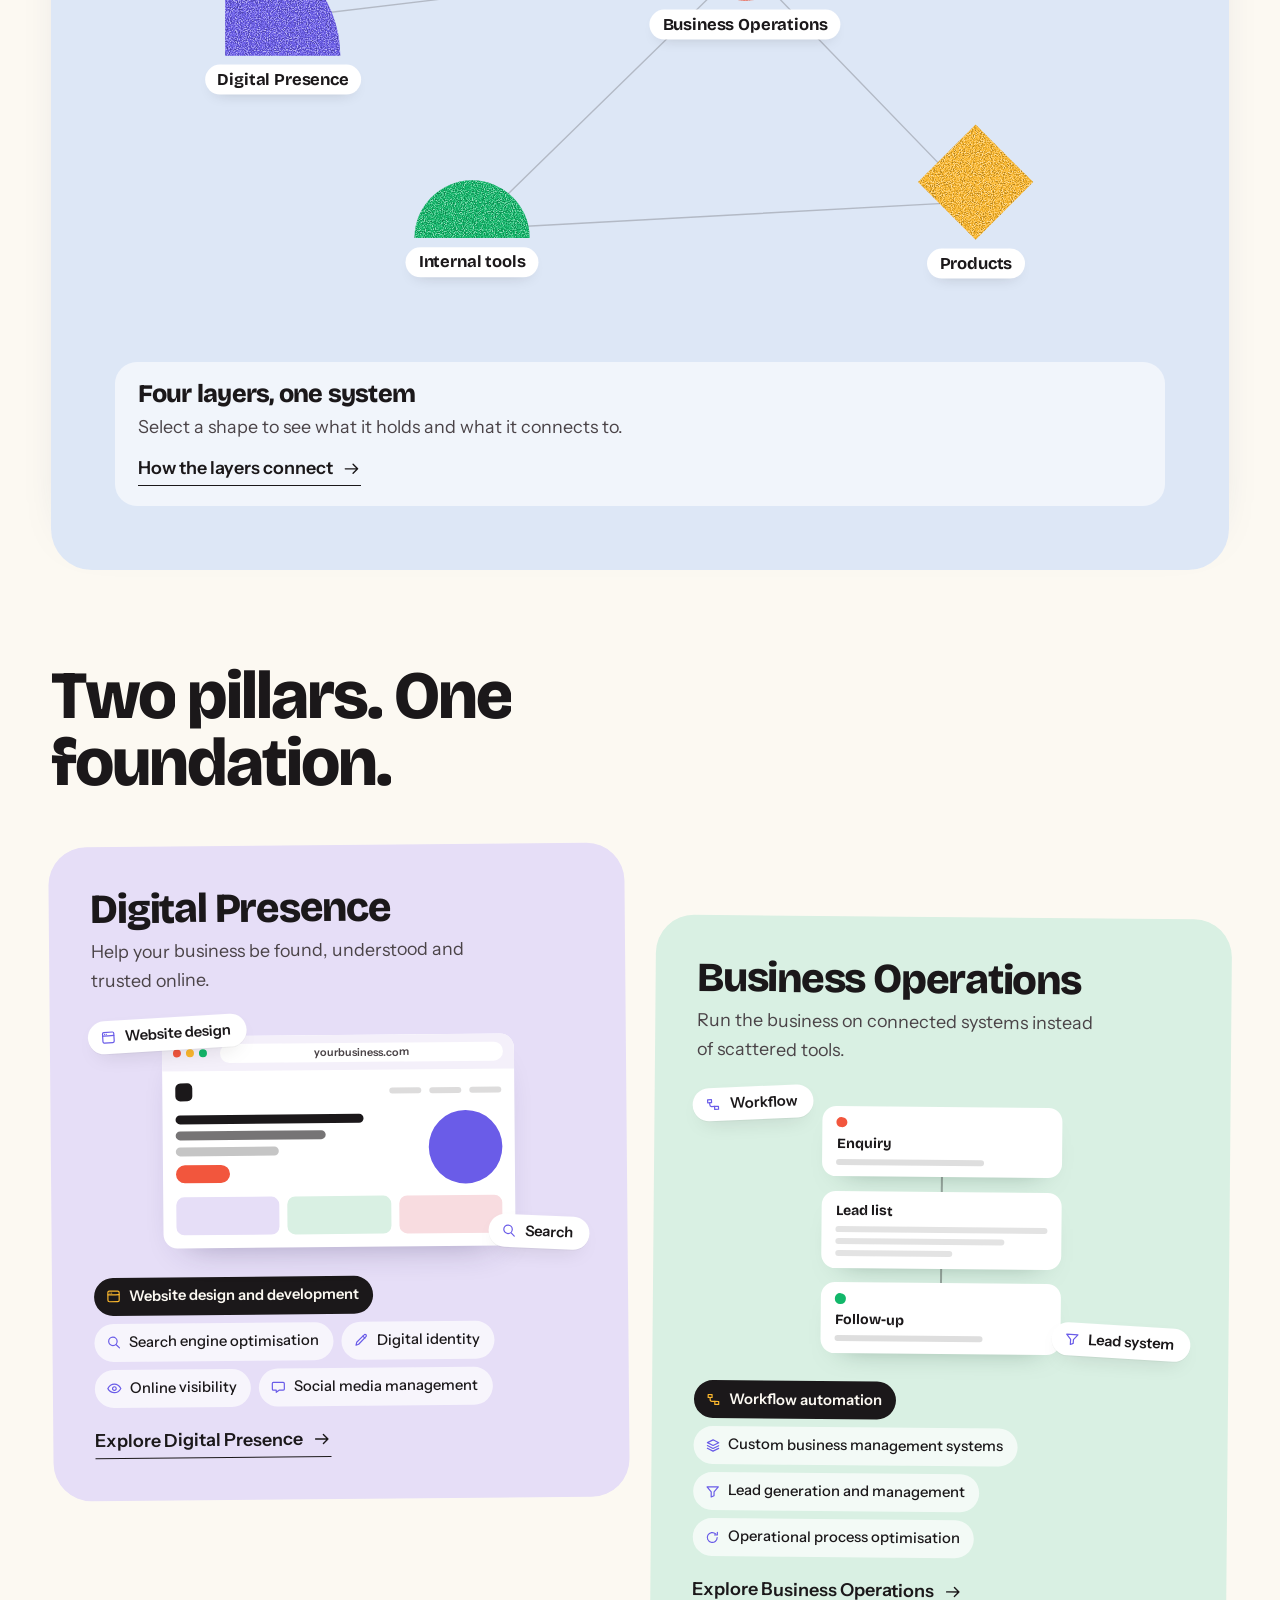
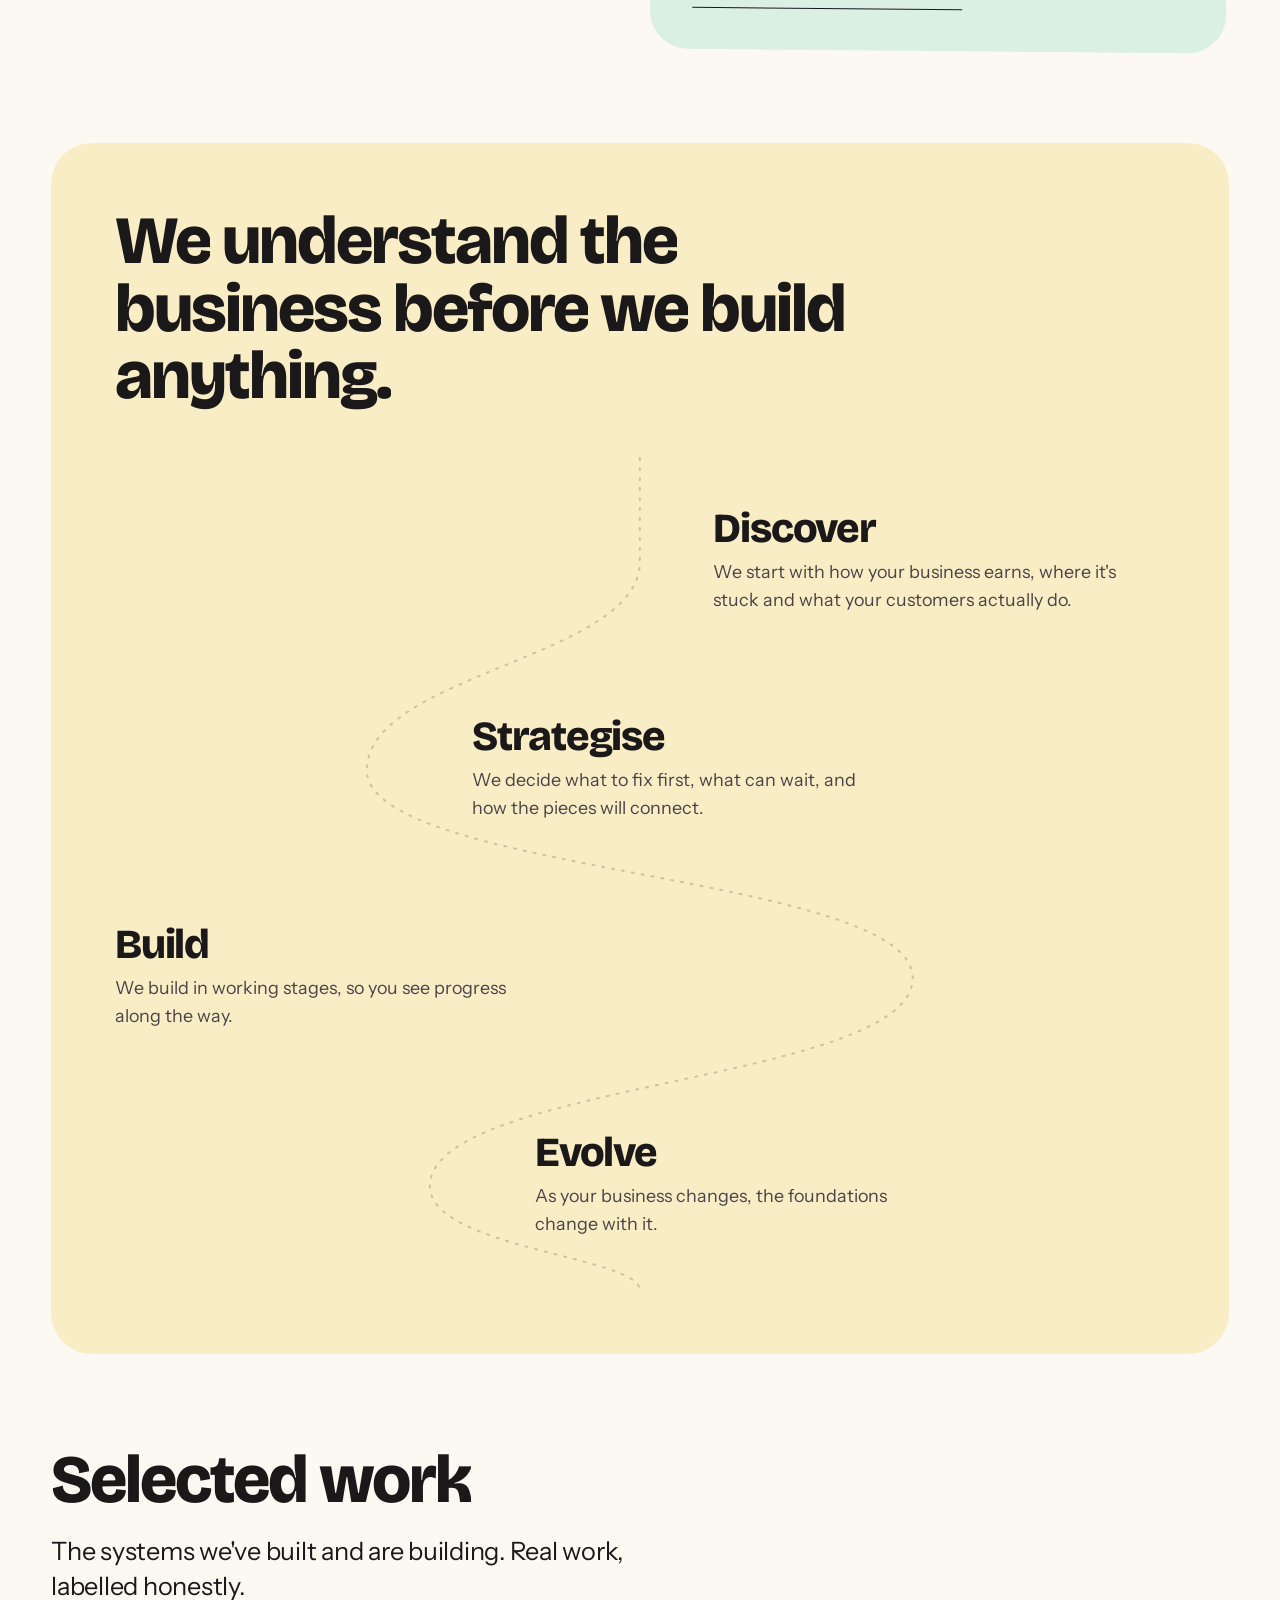
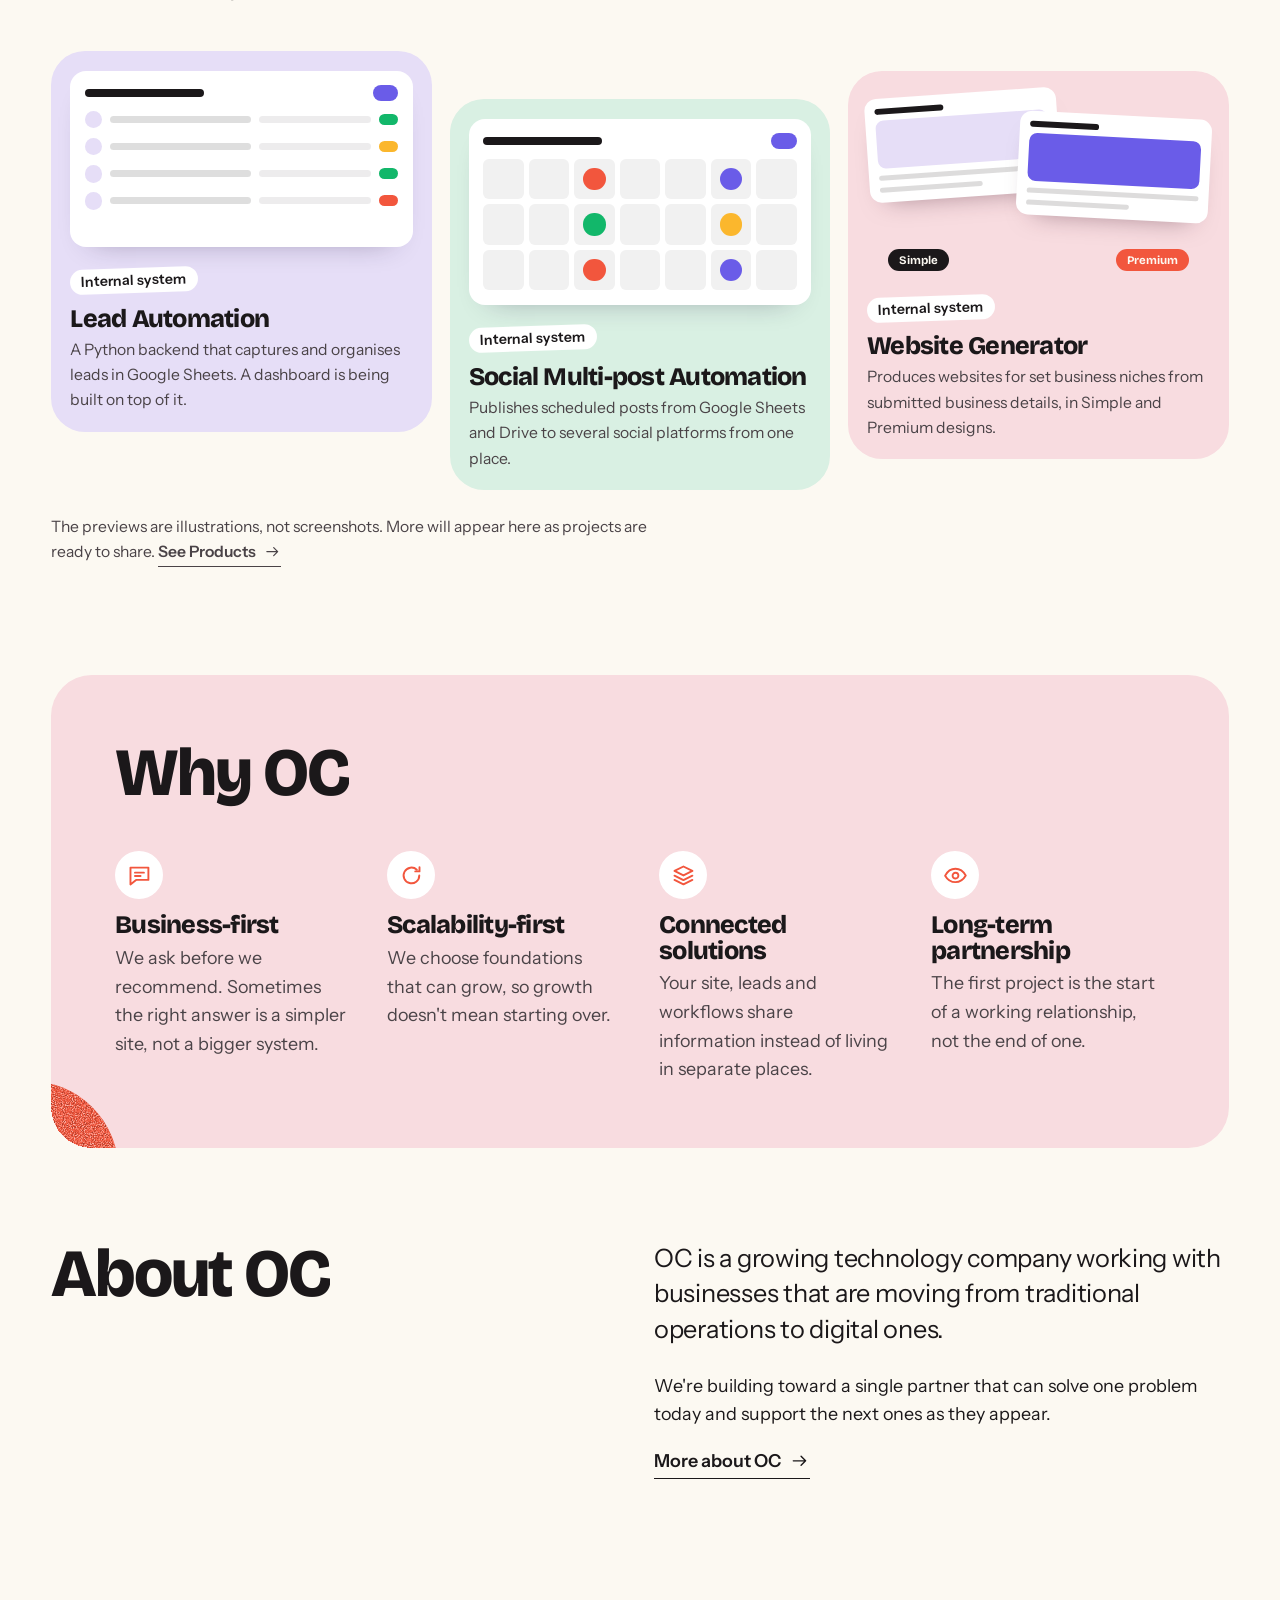
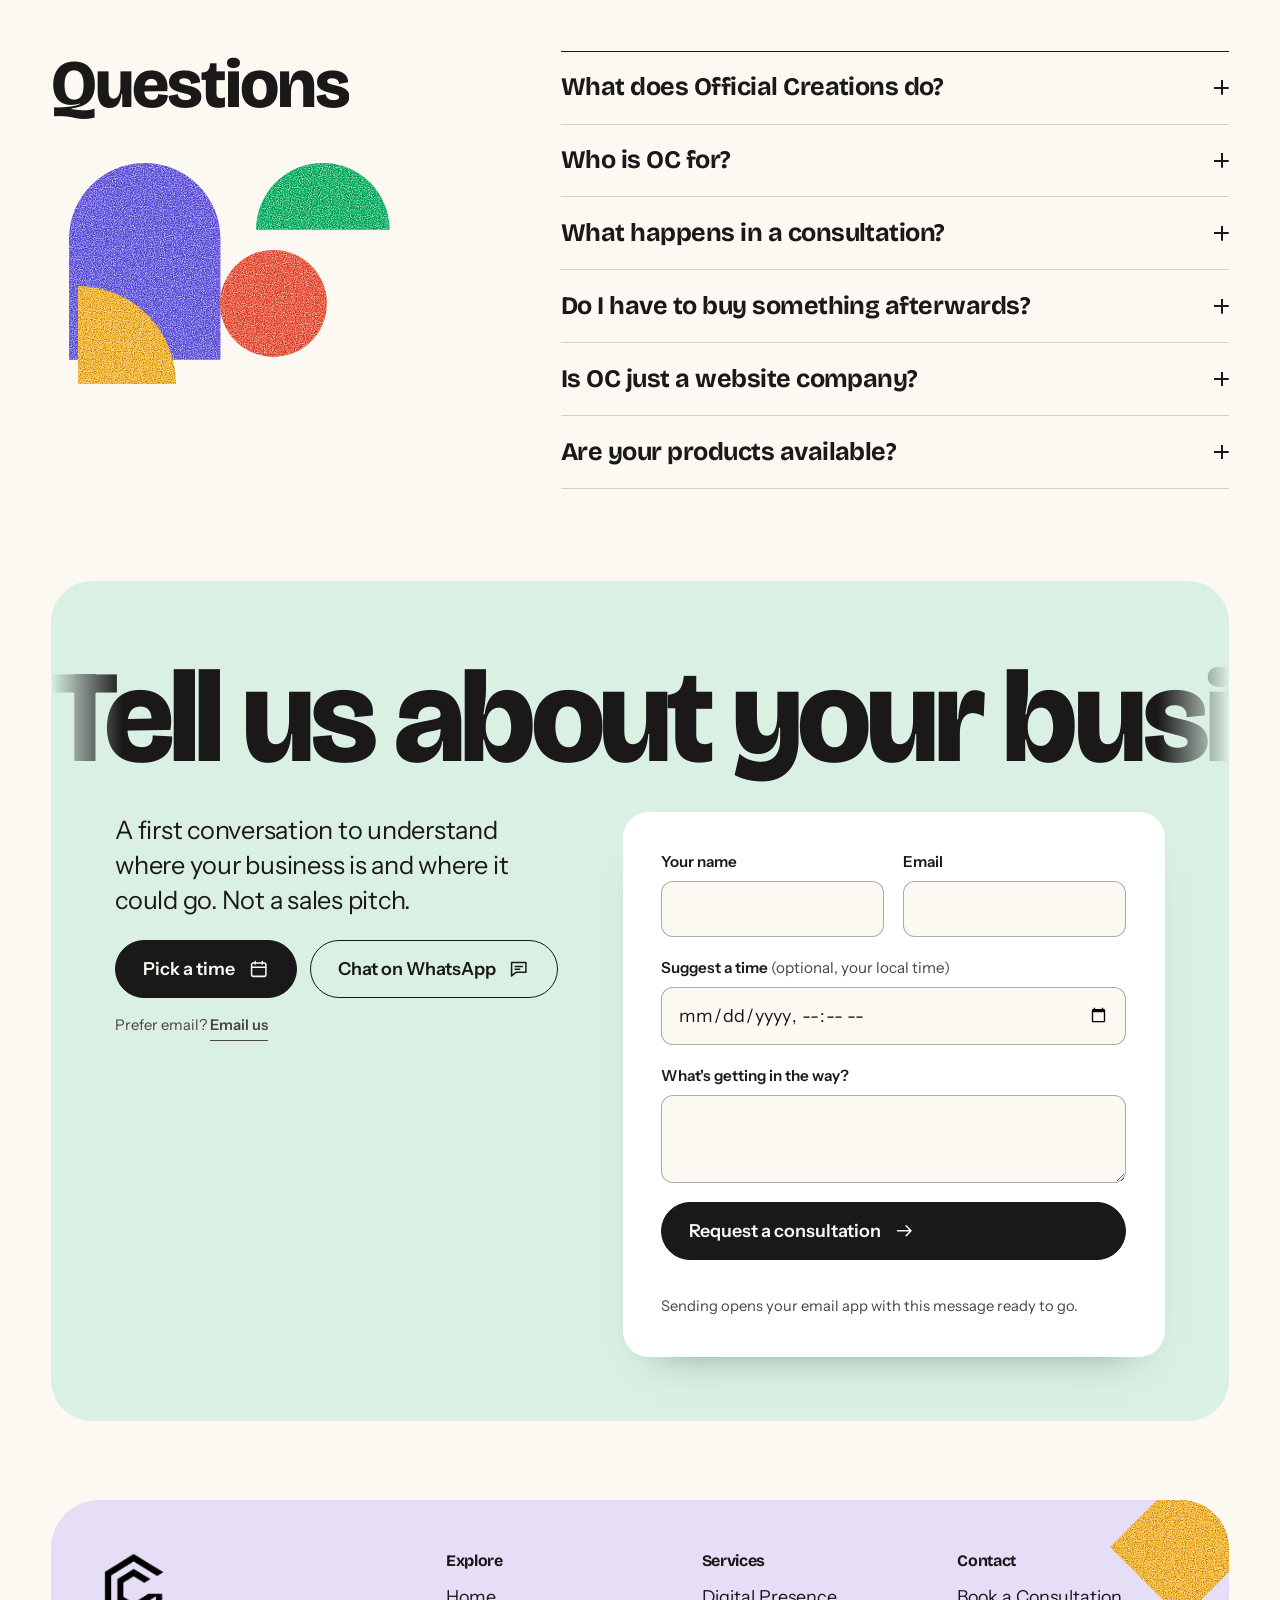
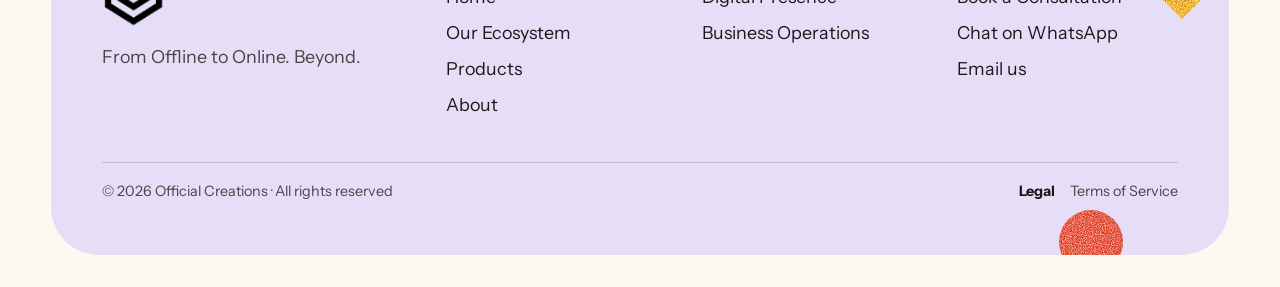
==== commit 541411e5: "added ToS" ====
--- a/index.html
+++ b/index.html
@@ -253,7 +253,7 @@
         <li><a href="business-operations.html">Business Operations</a></li></ul></div>
       <div><h4>Contact</h4><ul><li><a href="book.html" data-book>Book a Consultation</a></li><li><a href="https://wa.me/919711925052" target="_blank" rel="noopener">Chat on WhatsApp</a></li><li><a href="mailto:officialcreations.online@gmail.com">Email us</a></li></ul></div>
     </div>
-    <div class="foot-legal"><span>&copy; <span id="yr">2026</span> Official Creations</span><span>All rights reserved</span></div>
+    <div class="foot-legal"><span>&copy; <span id="yr">2026</span> Official Creations &middot; All rights reserved</span><nav class="foot-legal-links" aria-label="Legal"><span>Legal</span><a href="terms.html">Terms of Service</a></nav></div>
   </div></div>
 </footer>
 <dialog id="book-sheet" class="sheet" aria-labelledby="sheet-title">
--- a/assets/css/oc.css
+++ b/assets/css/oc.css
@@ -388,3 +388,23 @@
 .no-js .hero h1 .ln > span { transform: none; animation: none; }
 .no-js .map .link-line { stroke-dashoffset: 0; animation: none; }
 .no-js .step::before { transform: none; }
+
+/* ---------- Legal pages ---------- */
+.foot-legal-links { display: flex; gap: .9rem; align-items: center; }
+.foot-legal-links span { font-weight: 700; color: var(--ink); }
+.foot-legal-links a { text-underline-offset: 3px; }
+.legal { display: grid; gap: 2.5rem 5rem; }
+@media (min-width: 1000px) { .legal { grid-template-columns: 17rem minmax(0, 46rem); align-items: start; } .legal-toc { position: sticky; top: 7rem; } }
+.legal-toc { background: var(--lav); border-radius: 22px; padding: 1.3rem 1.5rem; }
+.legal-toc h2 { font-size: 1.1rem; margin-bottom: .8rem; }
+.legal-toc ol { margin: 0; padding-left: 1.2rem; font-size: .92rem; display: grid; gap: .35rem; list-style: none; padding-left: 0; }
+.legal-toc a { text-decoration: none; } .legal-toc a:hover { text-decoration: underline; }
+@media (min-width: 1000px) { .legal-toc { max-height: calc(100vh - 9rem); overflow: auto; } }
+.legal-doc h2 { font-size: clamp(1.3rem, 1.1rem + .8vw, 1.8rem); margin: 2.6rem 0 .9rem; scroll-margin-top: 6.5rem; }
+.legal-doc h2:first-child { margin-top: 0; }
+.legal-doc p, .legal-doc li { color: var(--ink-2); max-width: 68ch; }
+.legal-doc ul { padding-left: 1.2rem; margin: 0 0 1.2em; list-style: disc; display: grid; gap: .3rem; }
+.legal-doc strong { color: var(--ink); }
+.legal-doc hr { border: 0; border-top: 1px solid var(--line); margin: 2.4rem 0 1.4rem; }
+.legal-doc a { color: var(--ink); }
+mark.ph { background: var(--butter); color: var(--ink); border-radius: 5px; padding: 0 .3em; }
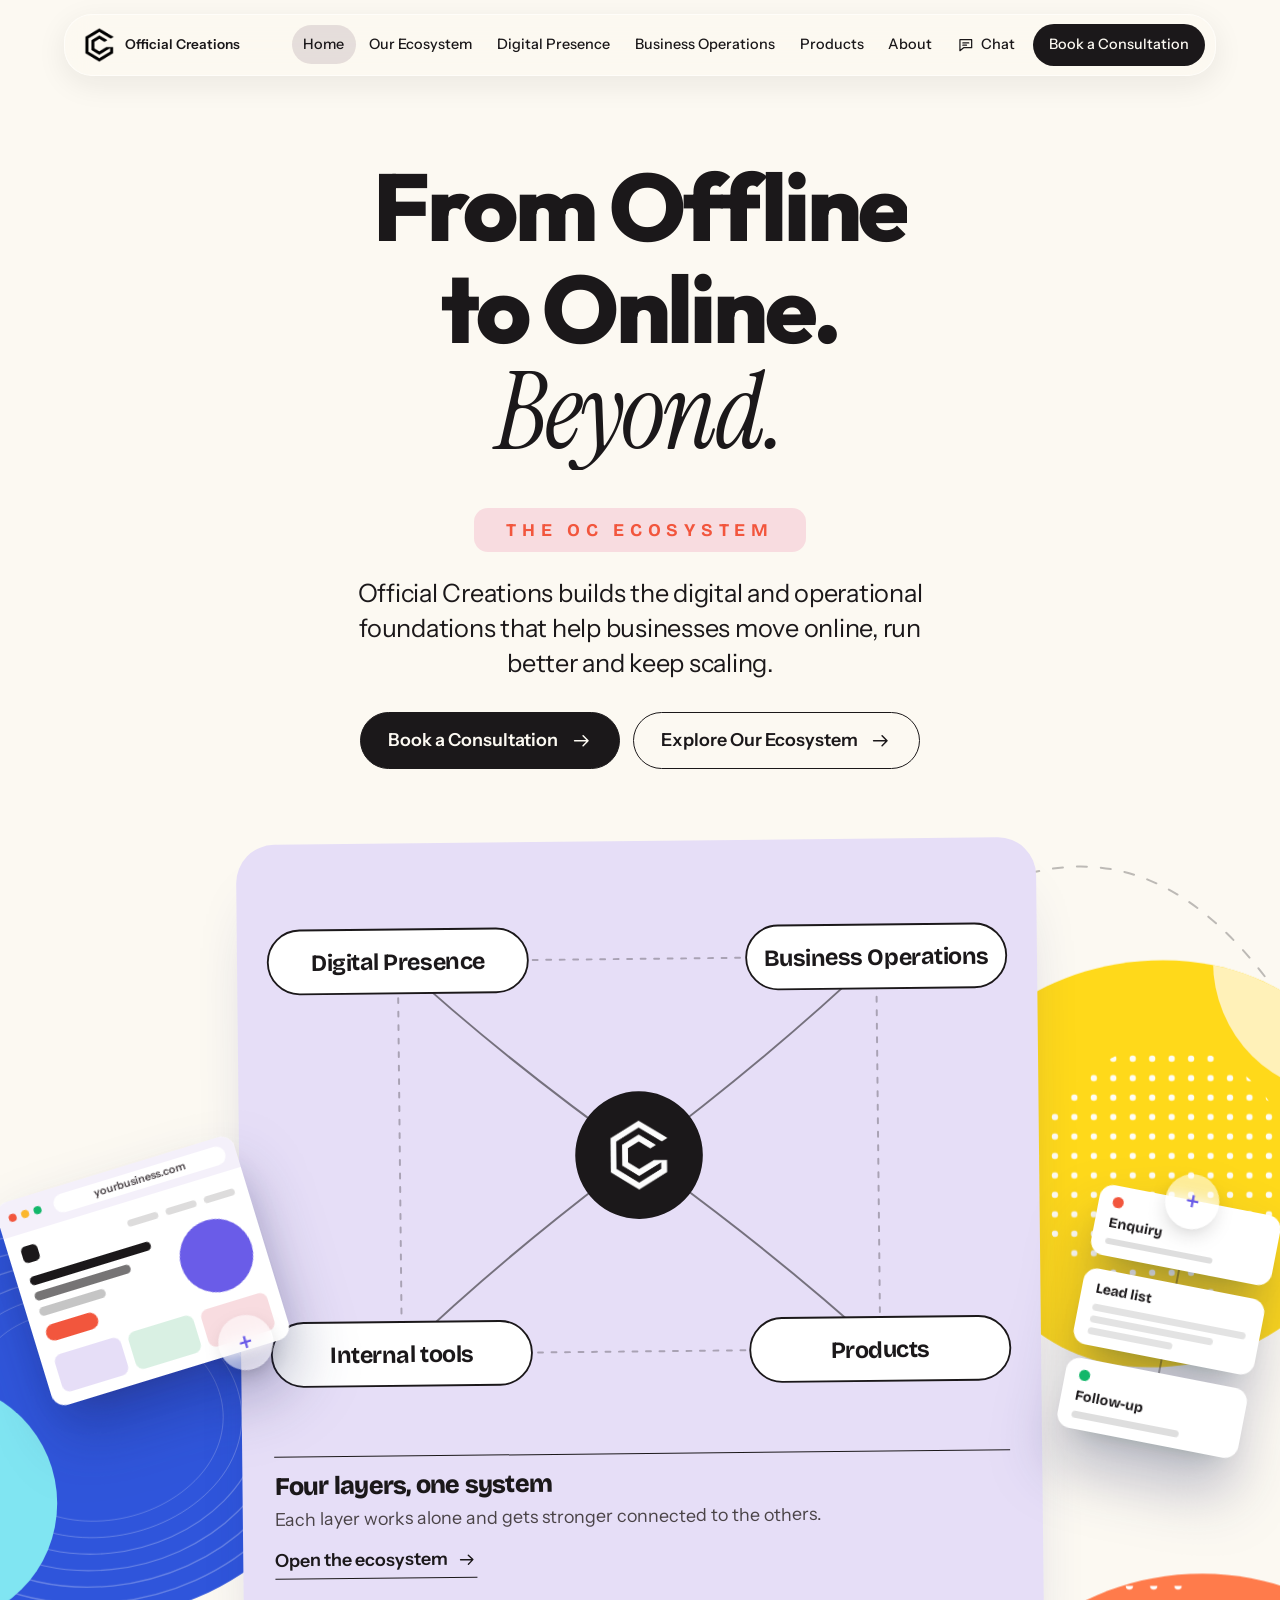
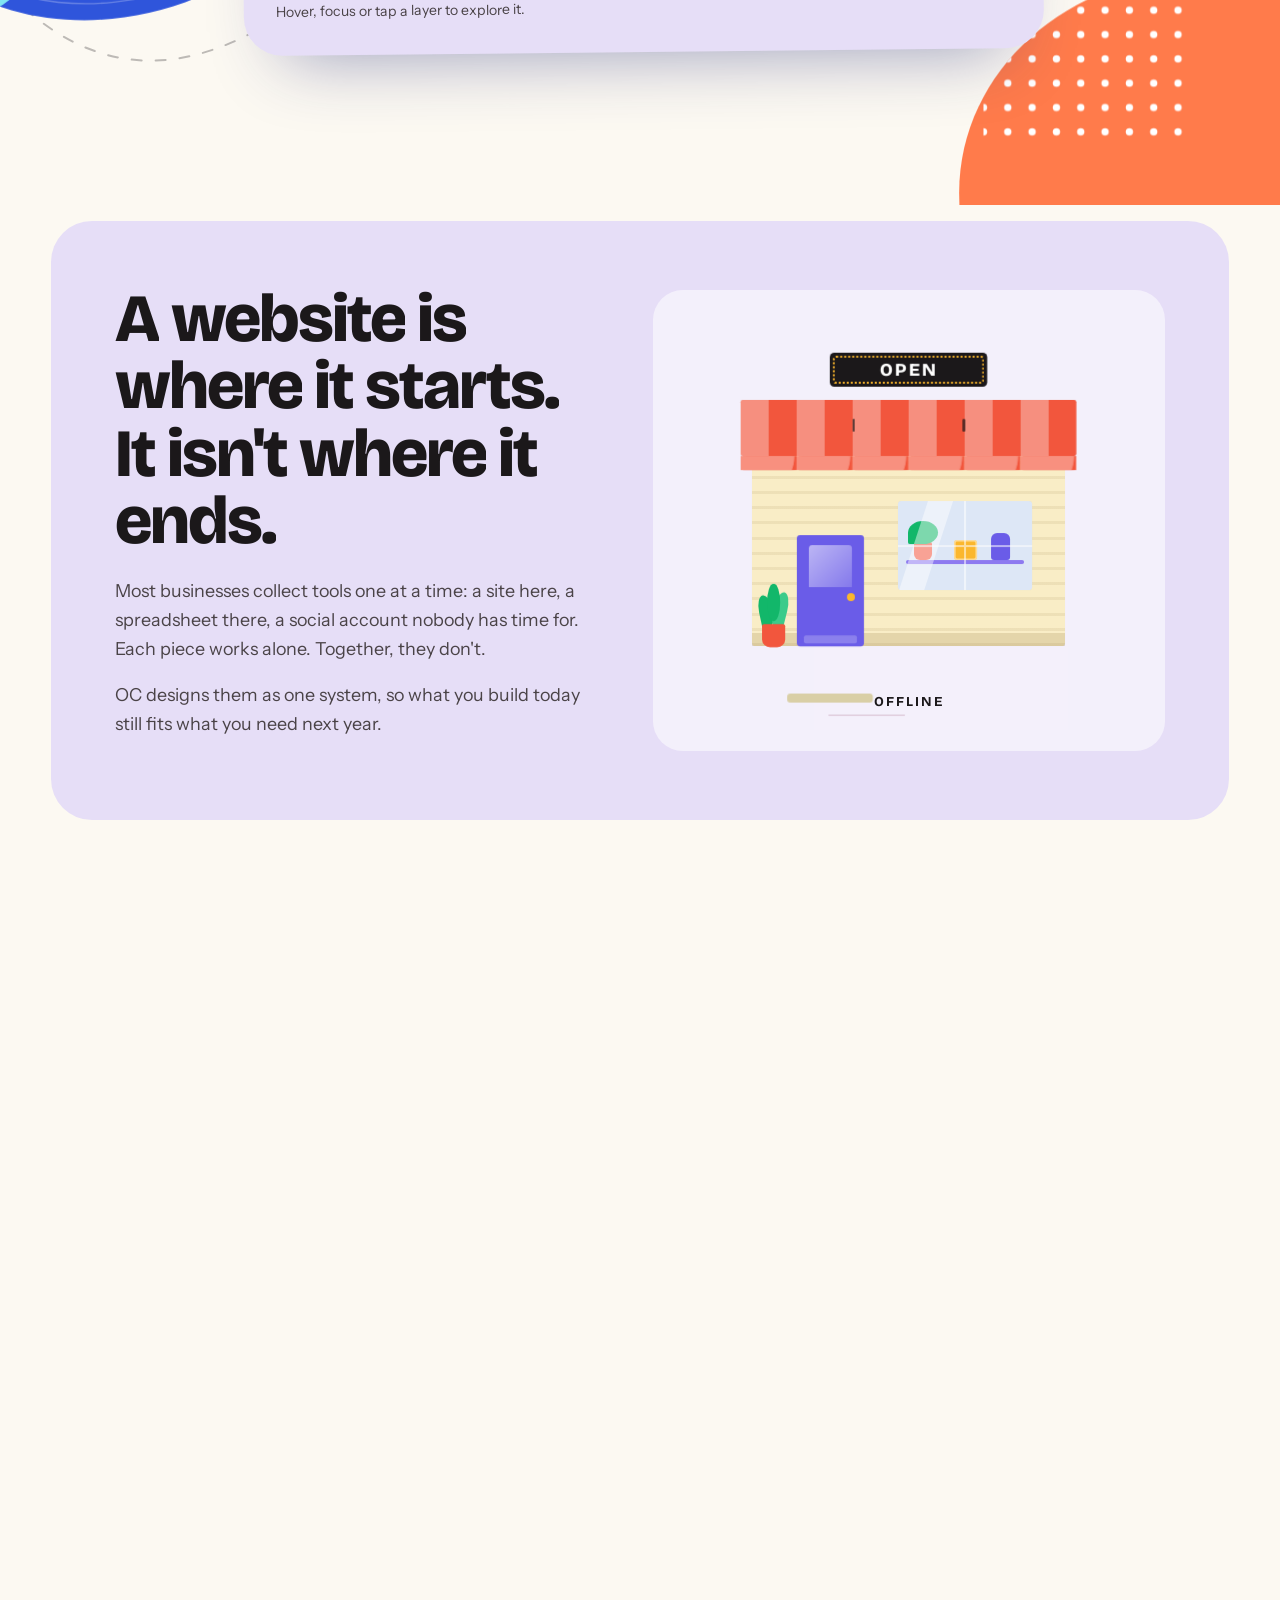
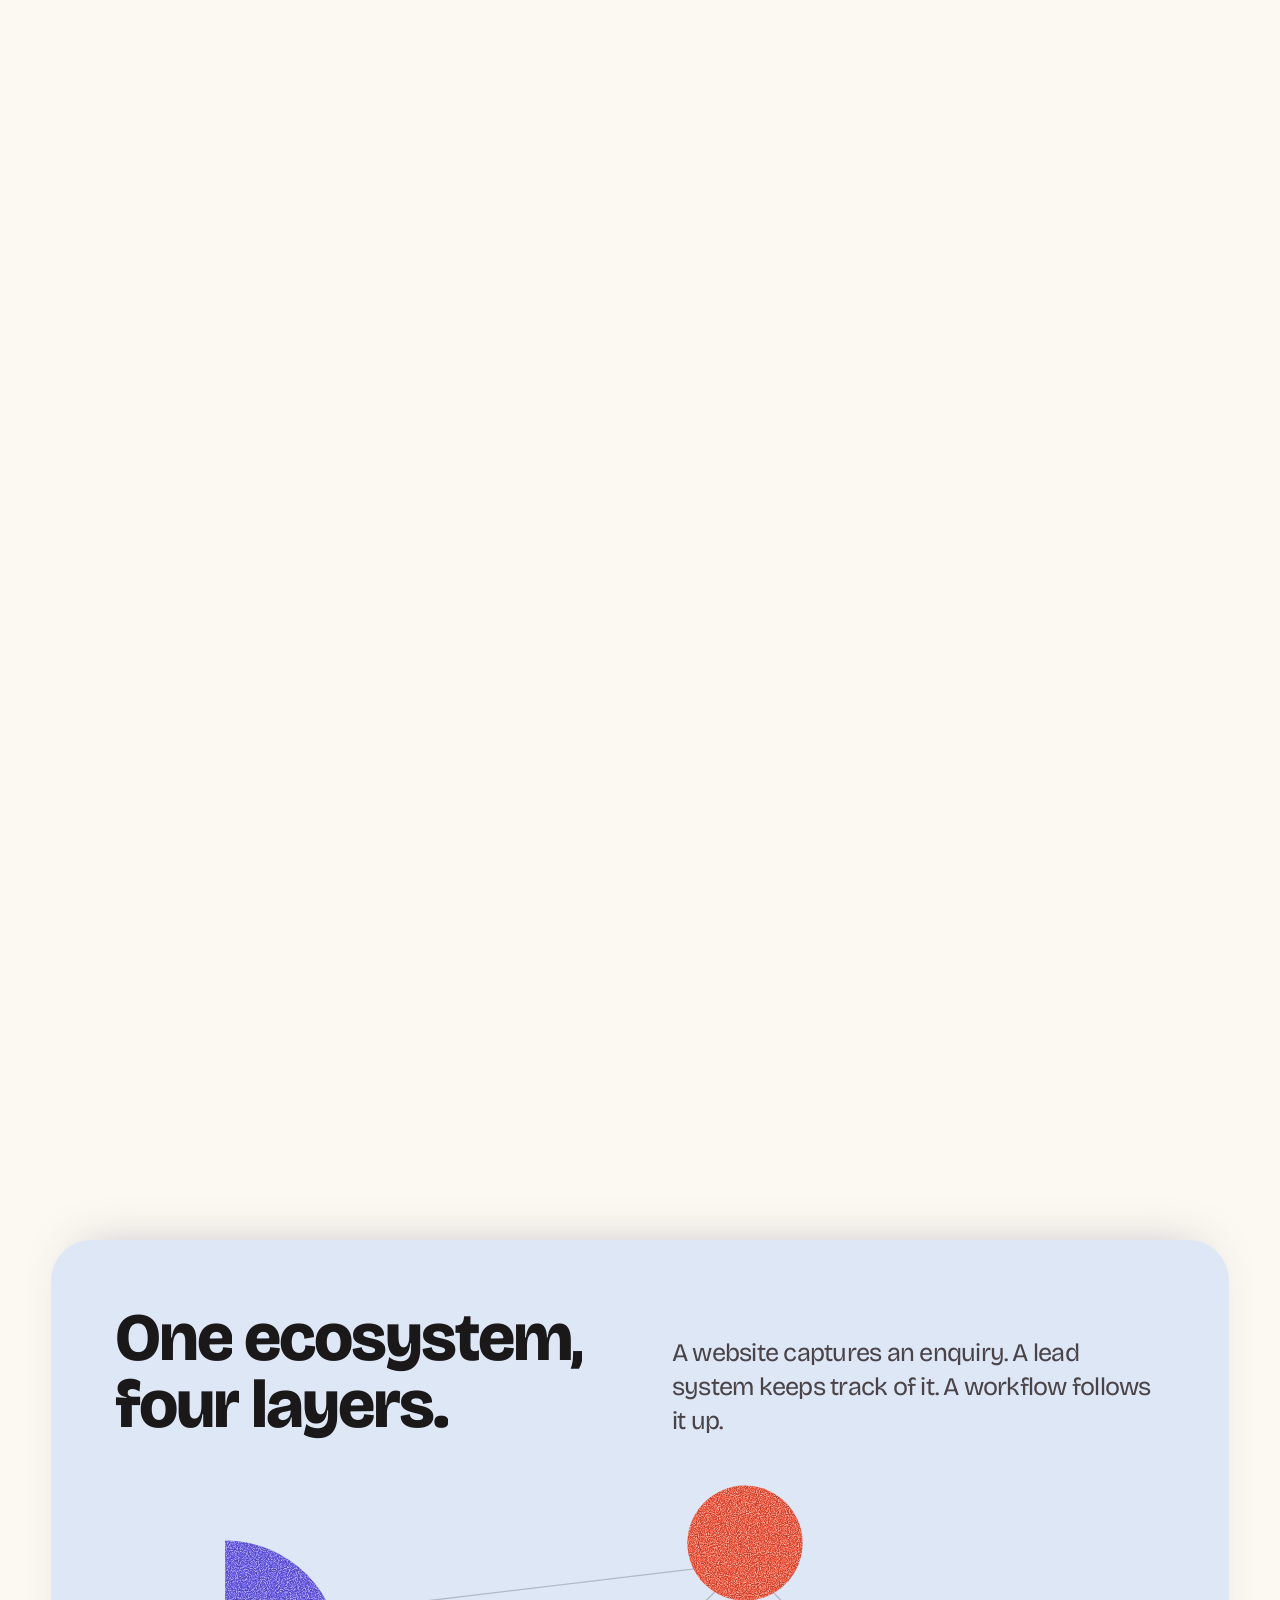
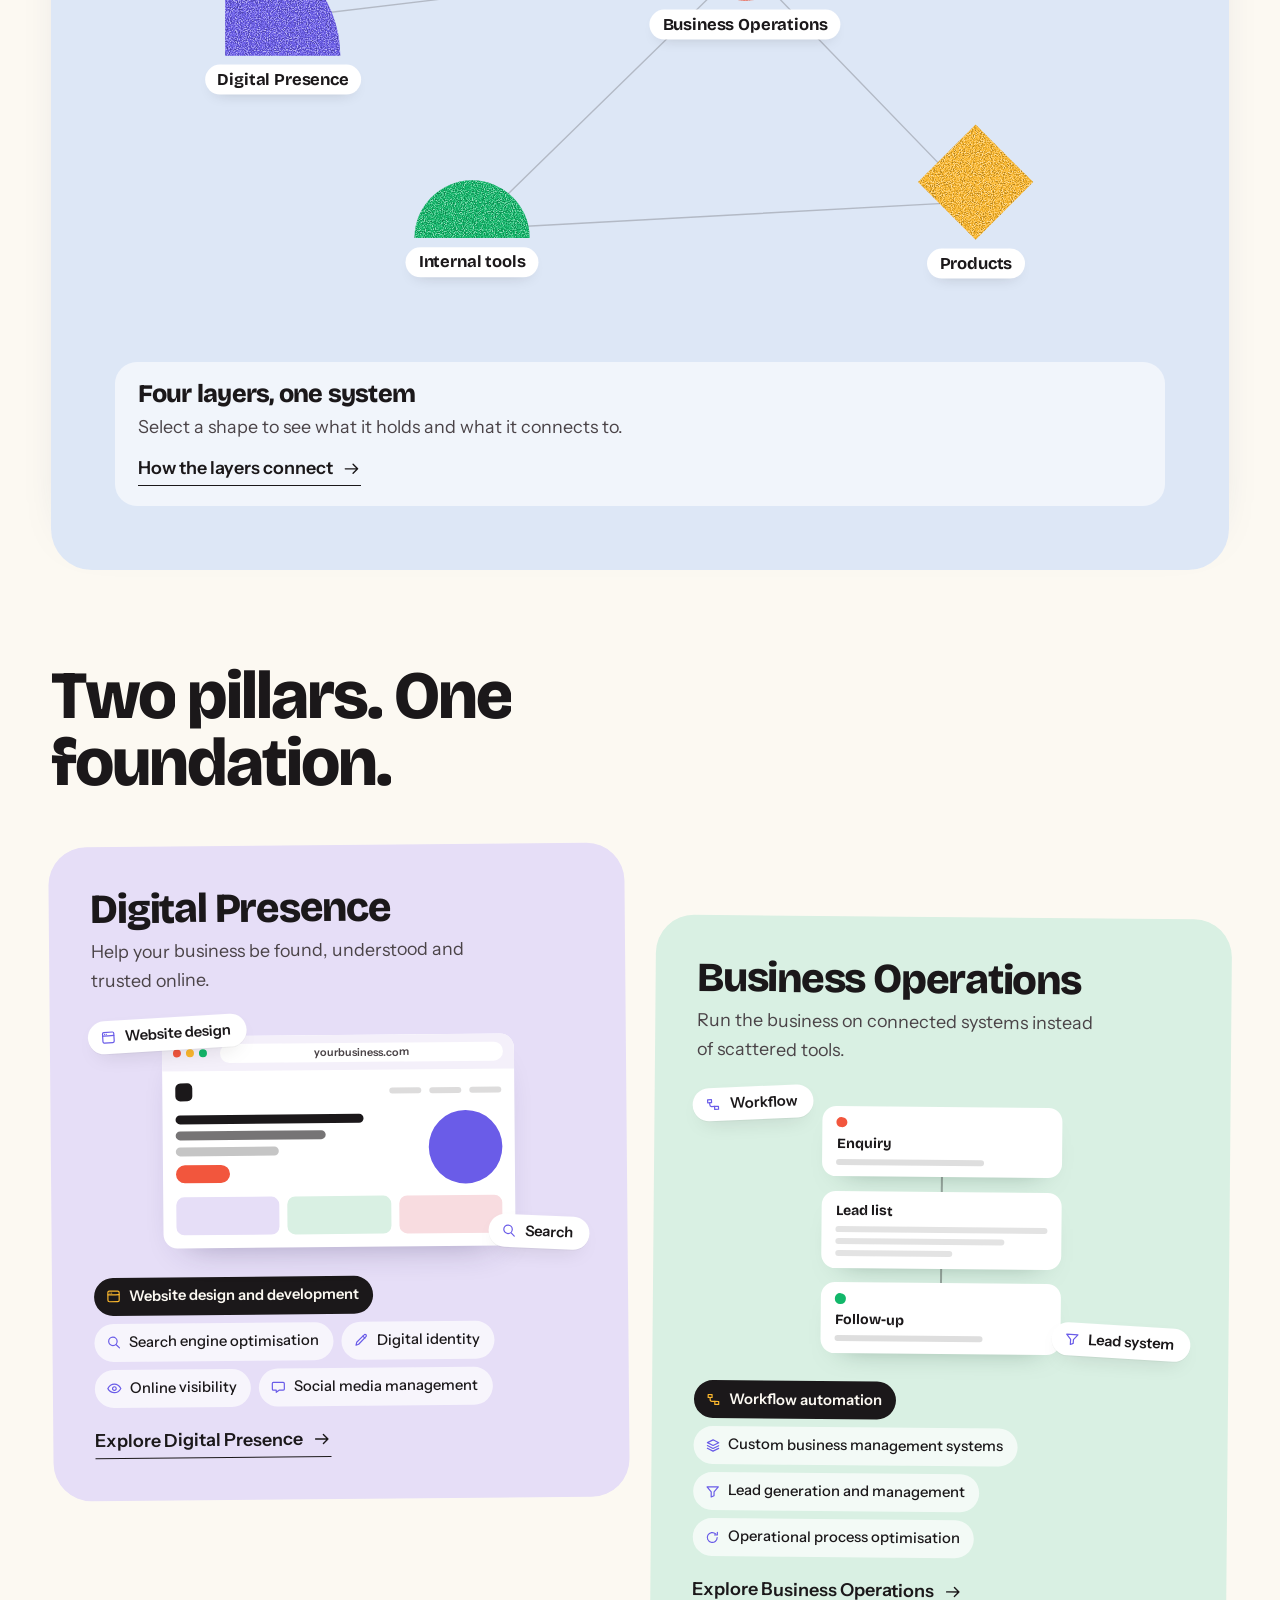
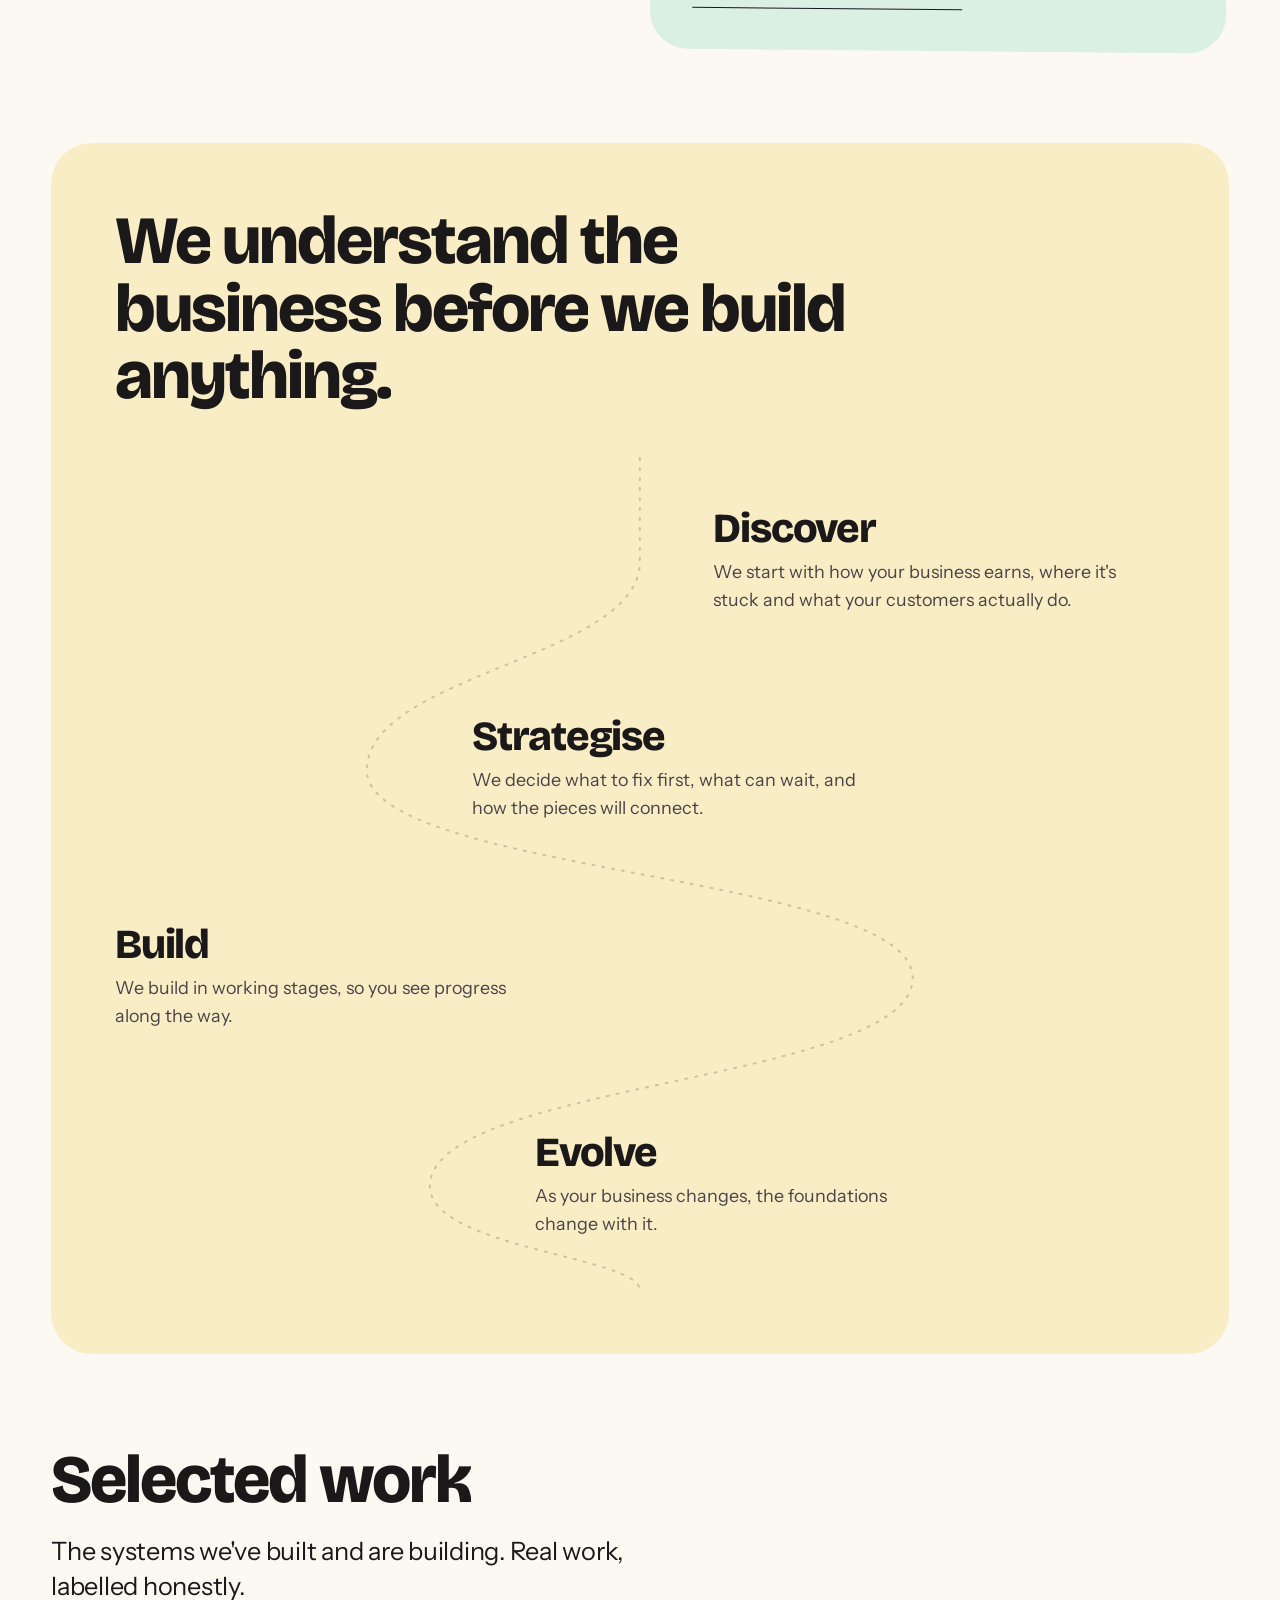
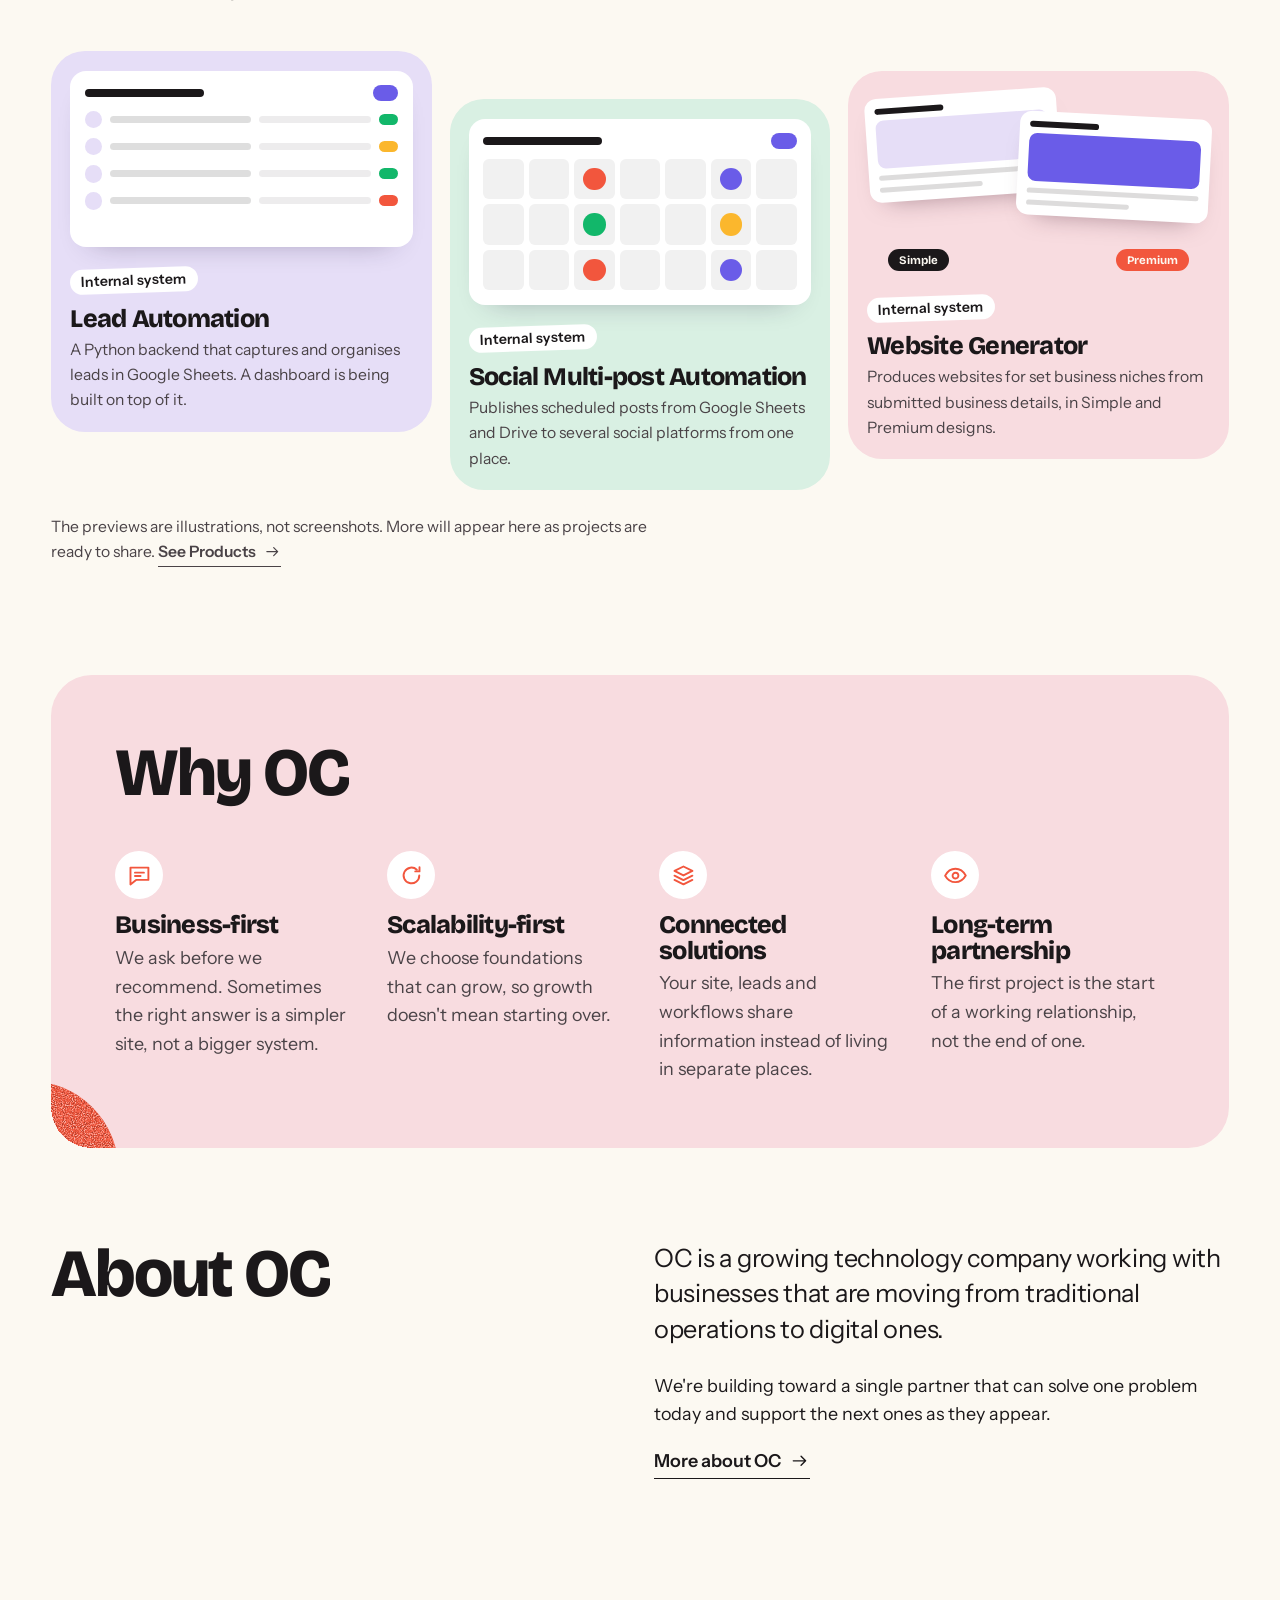
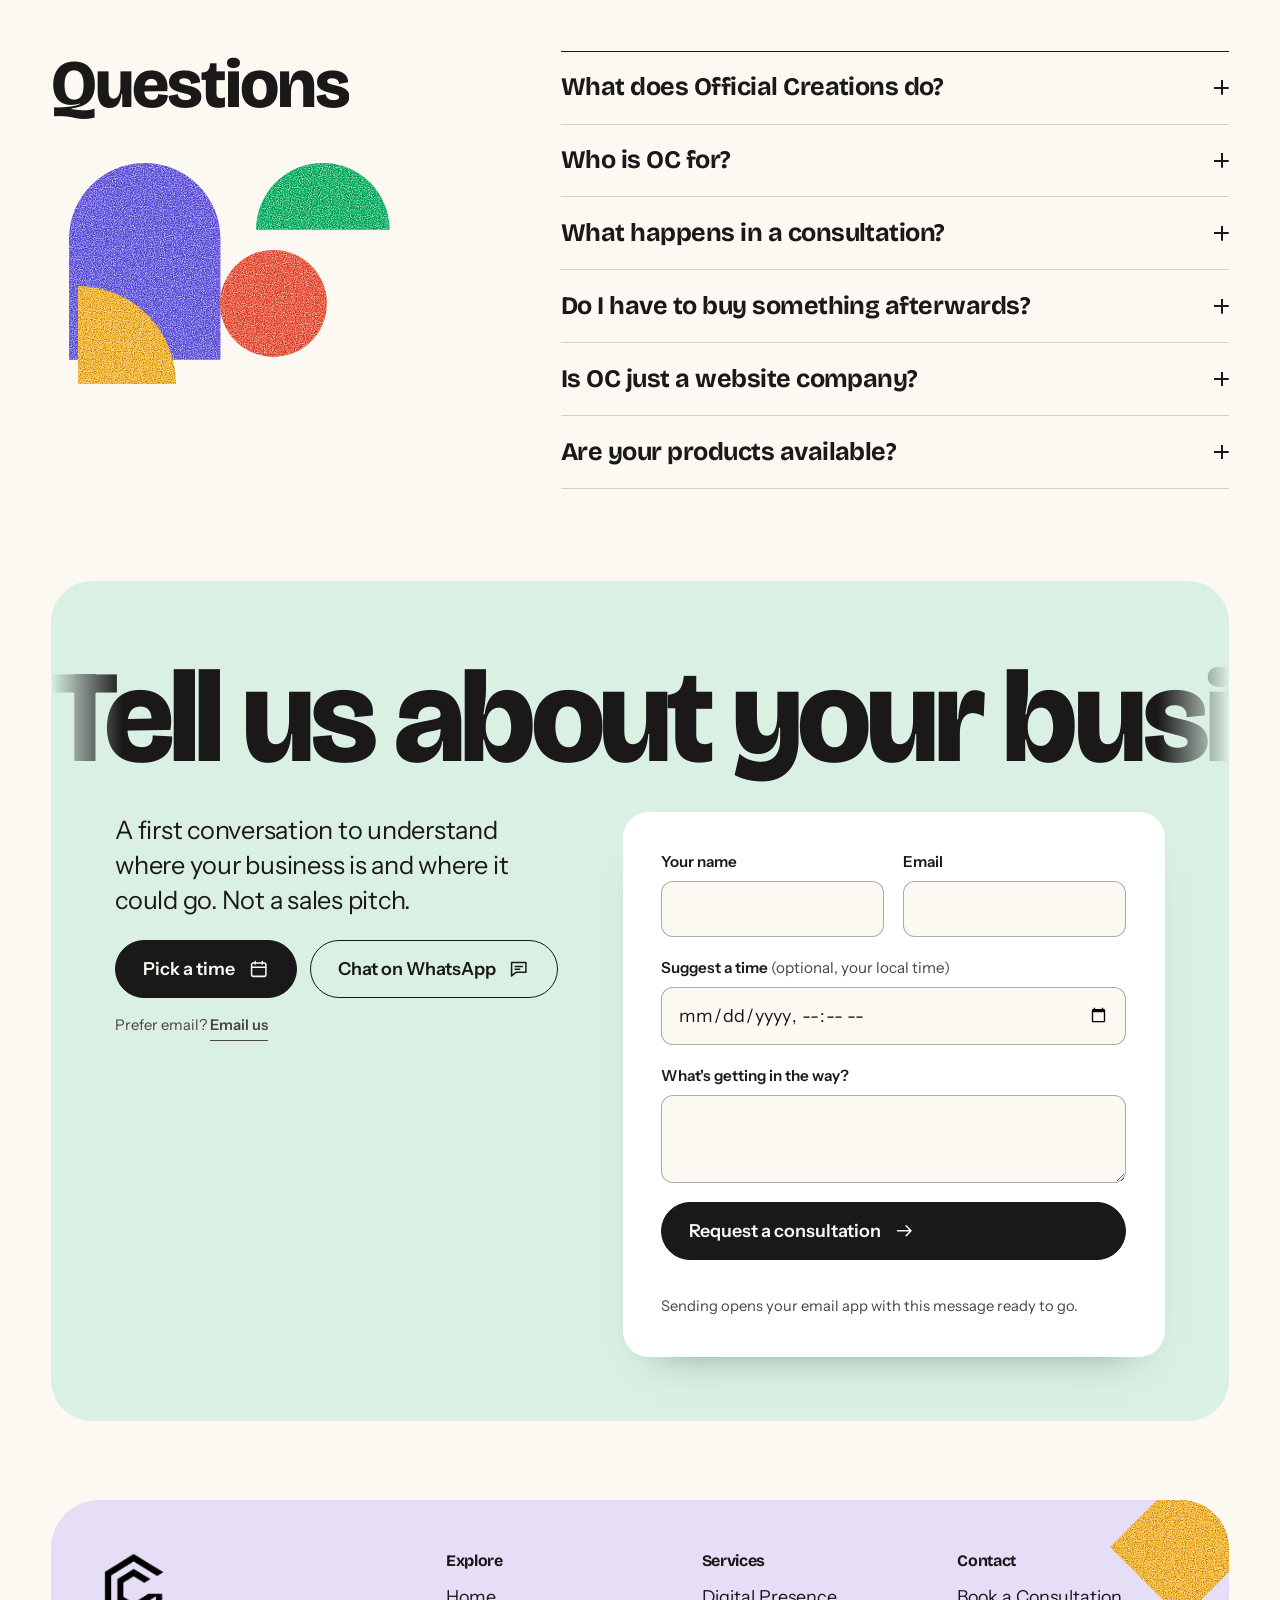
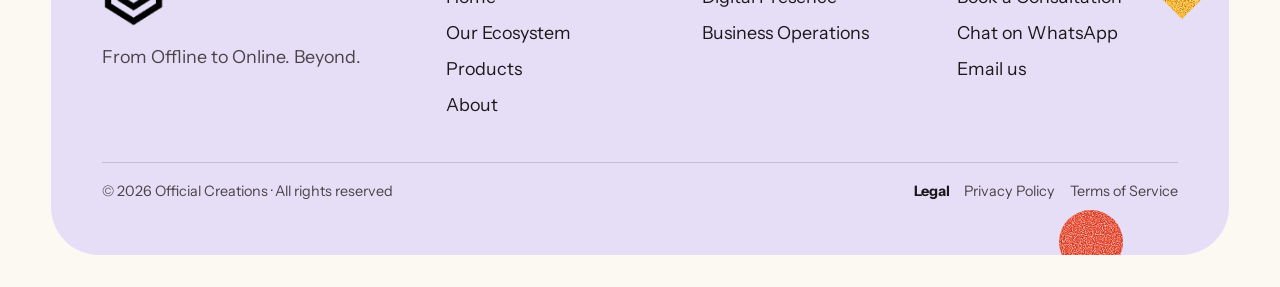
==== commit 9450ccec: "Privacy Policy v1" ====
--- a/index.html
+++ b/index.html
@@ -253,7 +253,7 @@
         <li><a href="business-operations.html">Business Operations</a></li></ul></div>
       <div><h4>Contact</h4><ul><li><a href="book.html" data-book>Book a Consultation</a></li><li><a href="https://wa.me/919711925052" target="_blank" rel="noopener">Chat on WhatsApp</a></li><li><a href="mailto:officialcreations.online@gmail.com">Email us</a></li></ul></div>
     </div>
-    <div class="foot-legal"><span>&copy; <span id="yr">2026</span> Official Creations &middot; All rights reserved</span><nav class="foot-legal-links" aria-label="Legal"><span>Legal</span><a href="terms.html">Terms of Service</a></nav></div>
+    <div class="foot-legal"><span>&copy; <span id="yr">2026</span> Official Creations &middot; All rights reserved</span><nav class="foot-legal-links" aria-label="Legal"><span>Legal</span><a href="privacy.html">Privacy Policy</a><a href="terms.html">Terms of Service</a></nav></div>
   </div></div>
 </footer>
 <dialog id="book-sheet" class="sheet" aria-labelledby="sheet-title">
--- a/assets/css/oc.css
+++ b/assets/css/oc.css
@@ -408,3 +408,6 @@
 .legal-doc hr { border: 0; border-top: 1px solid var(--line); margin: 2.4rem 0 1.4rem; }
 .legal-doc a { color: var(--ink); }
 mark.ph { background: var(--butter); color: var(--ink); border-radius: 5px; padding: 0 .3em; }
+.legal-status { margin-top: 2.6rem; background: var(--butter); border-radius: 22px; padding: 1.4rem 1.6rem; max-width: 46rem; }
+.legal-status h2 { font-size: 1.1rem; margin: 0 0 .5rem; }
+.legal-status p { margin: 0; color: var(--ink-2); }
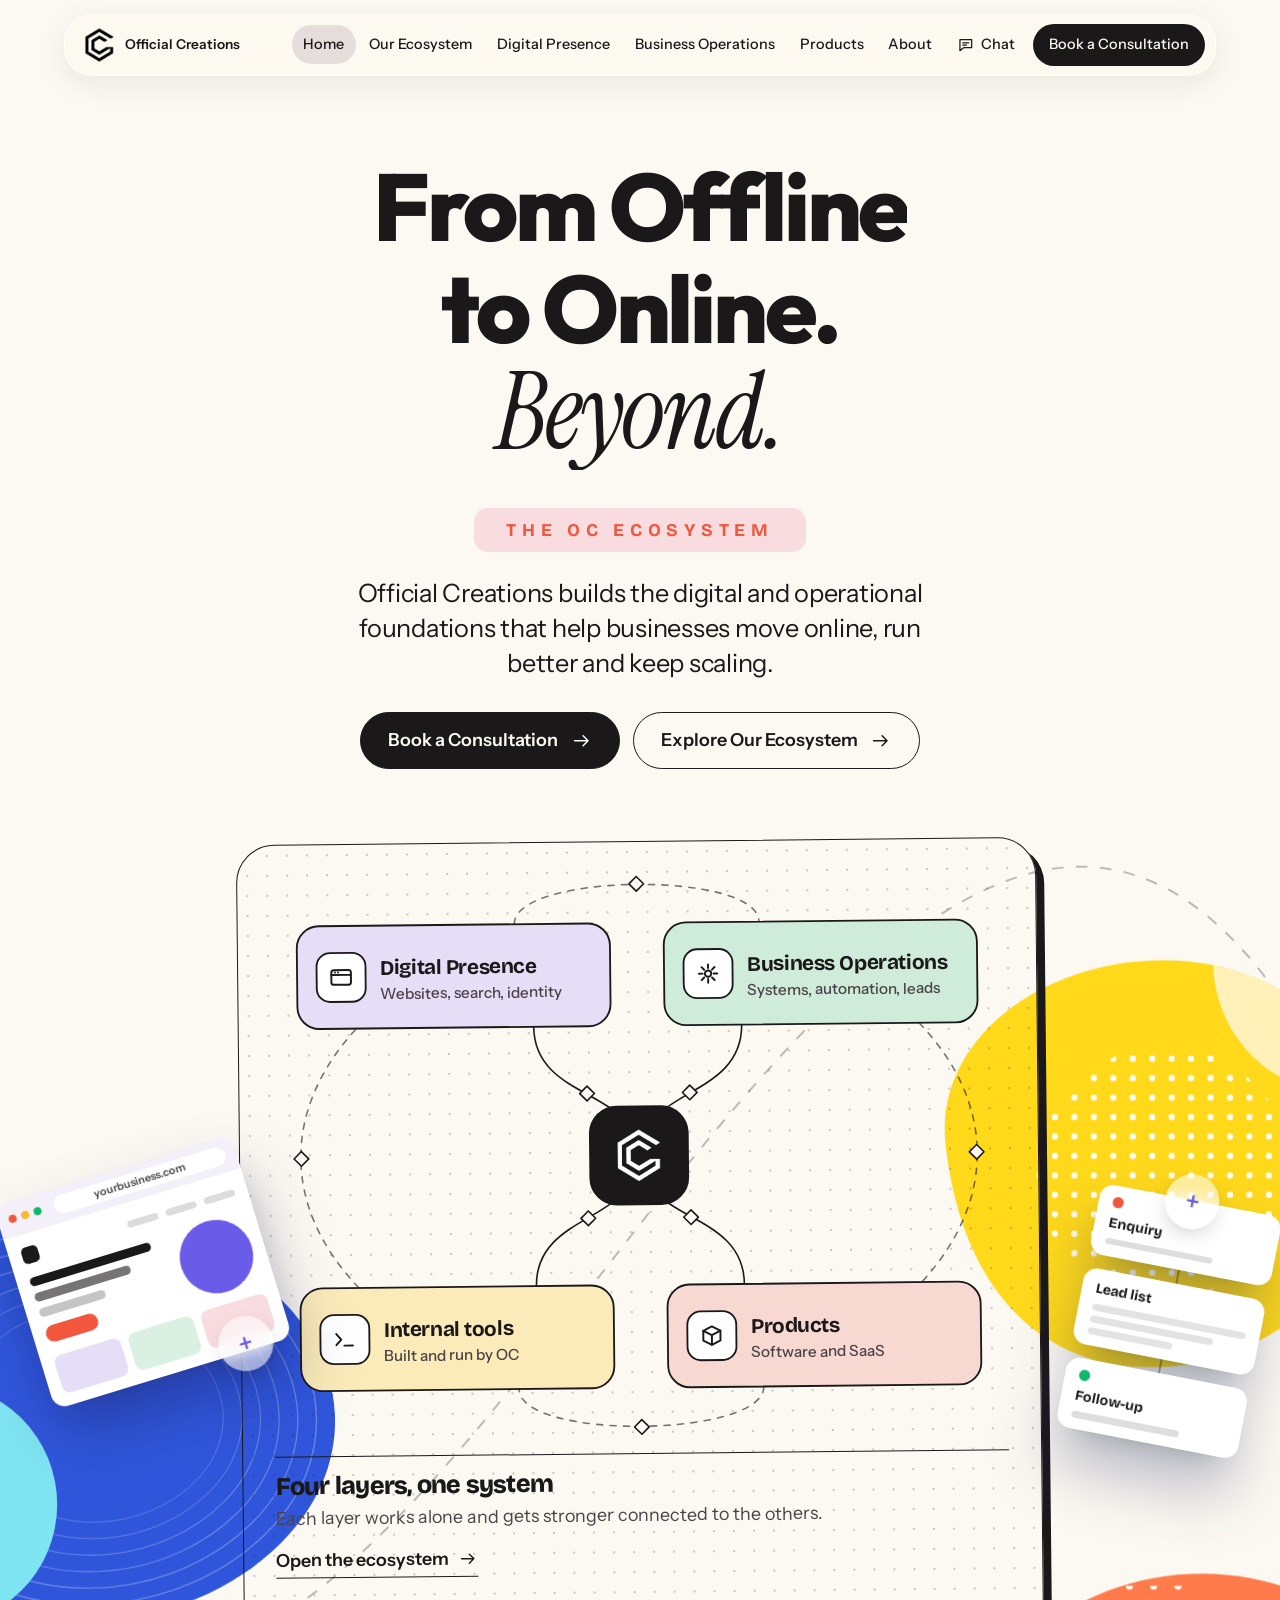
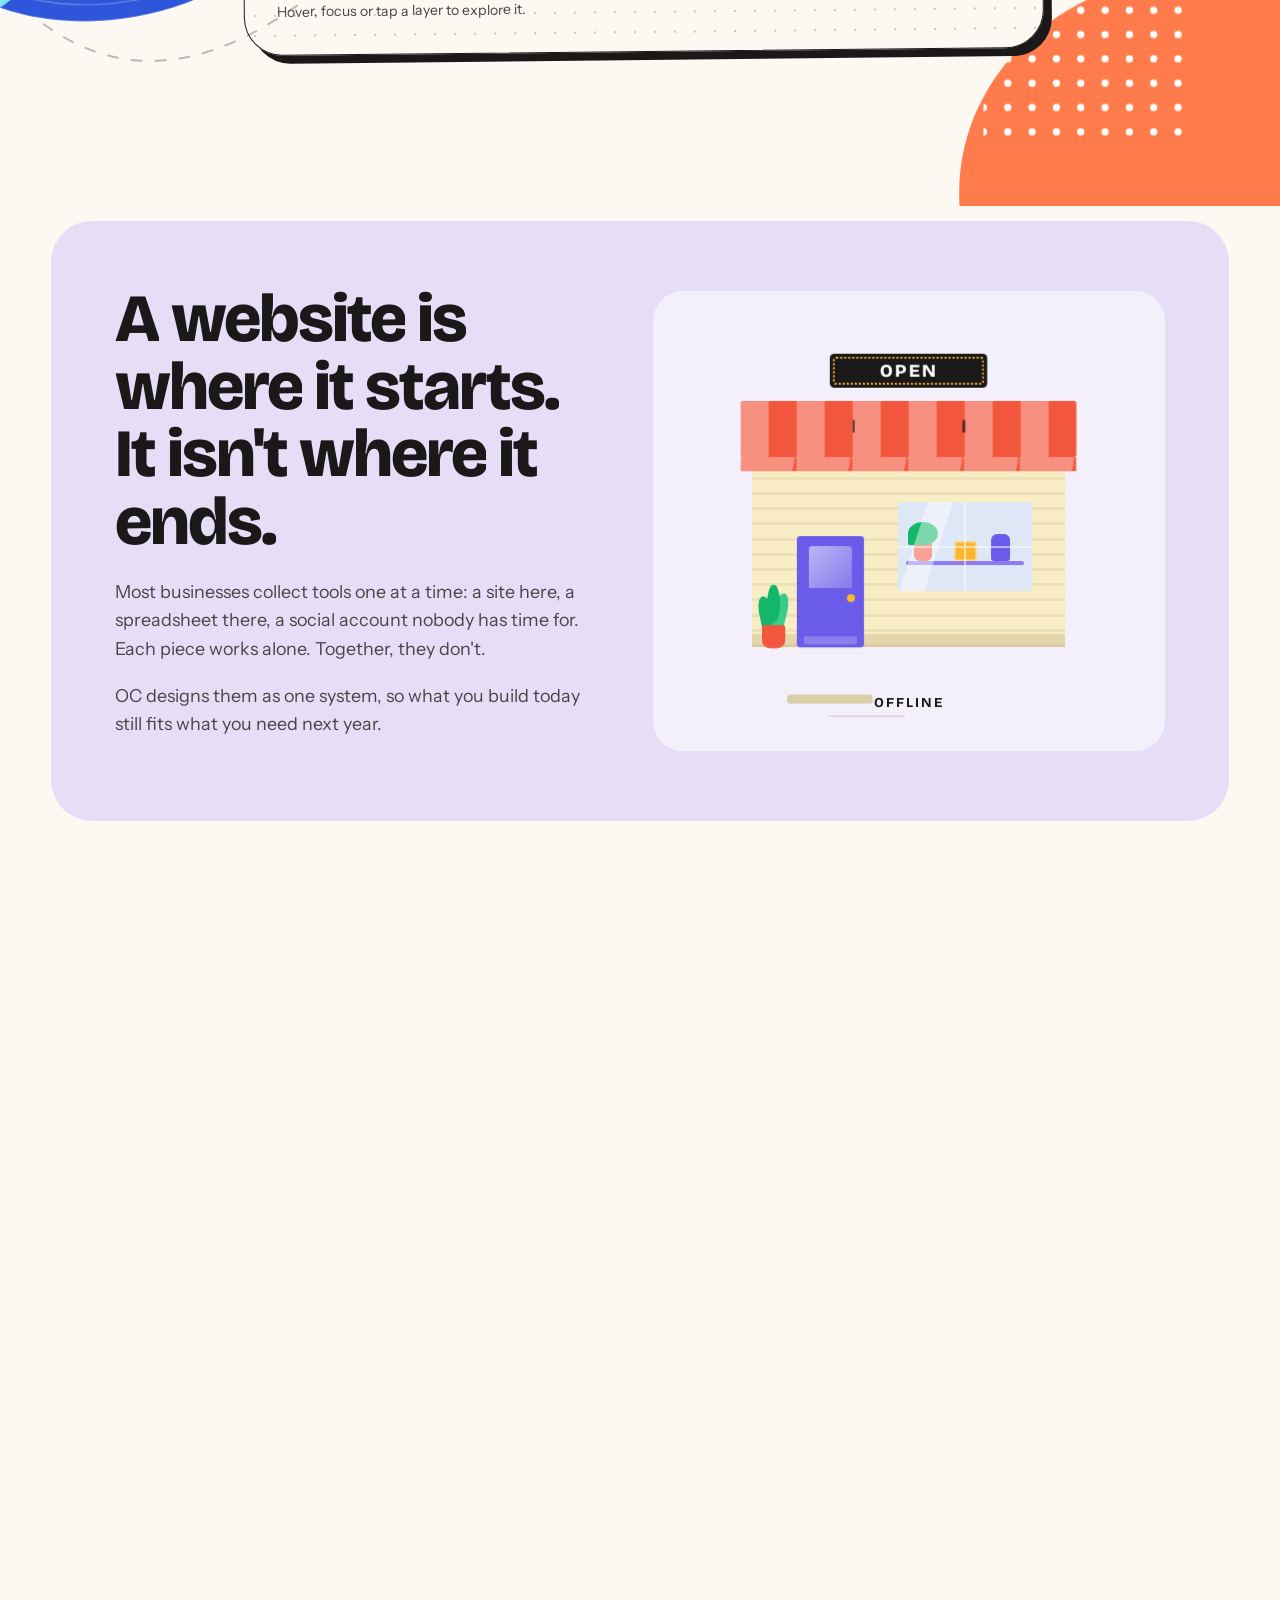
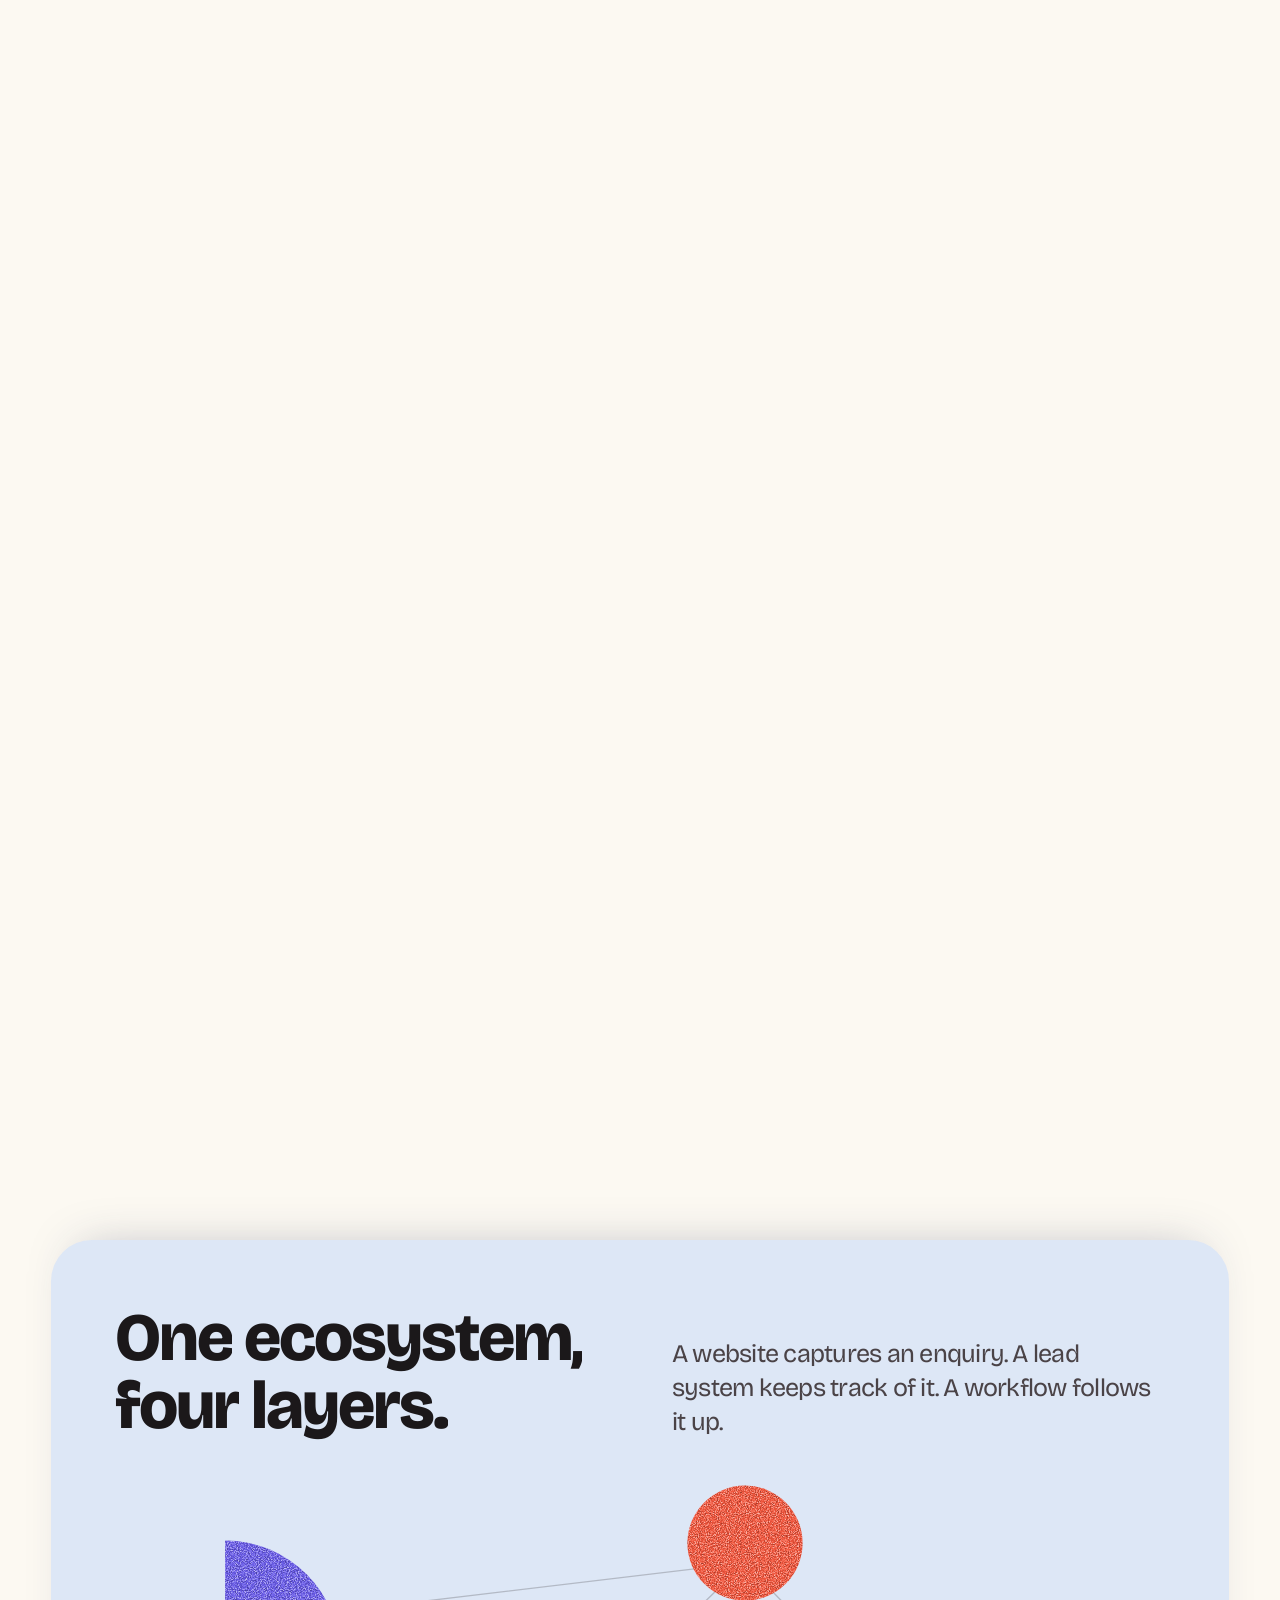
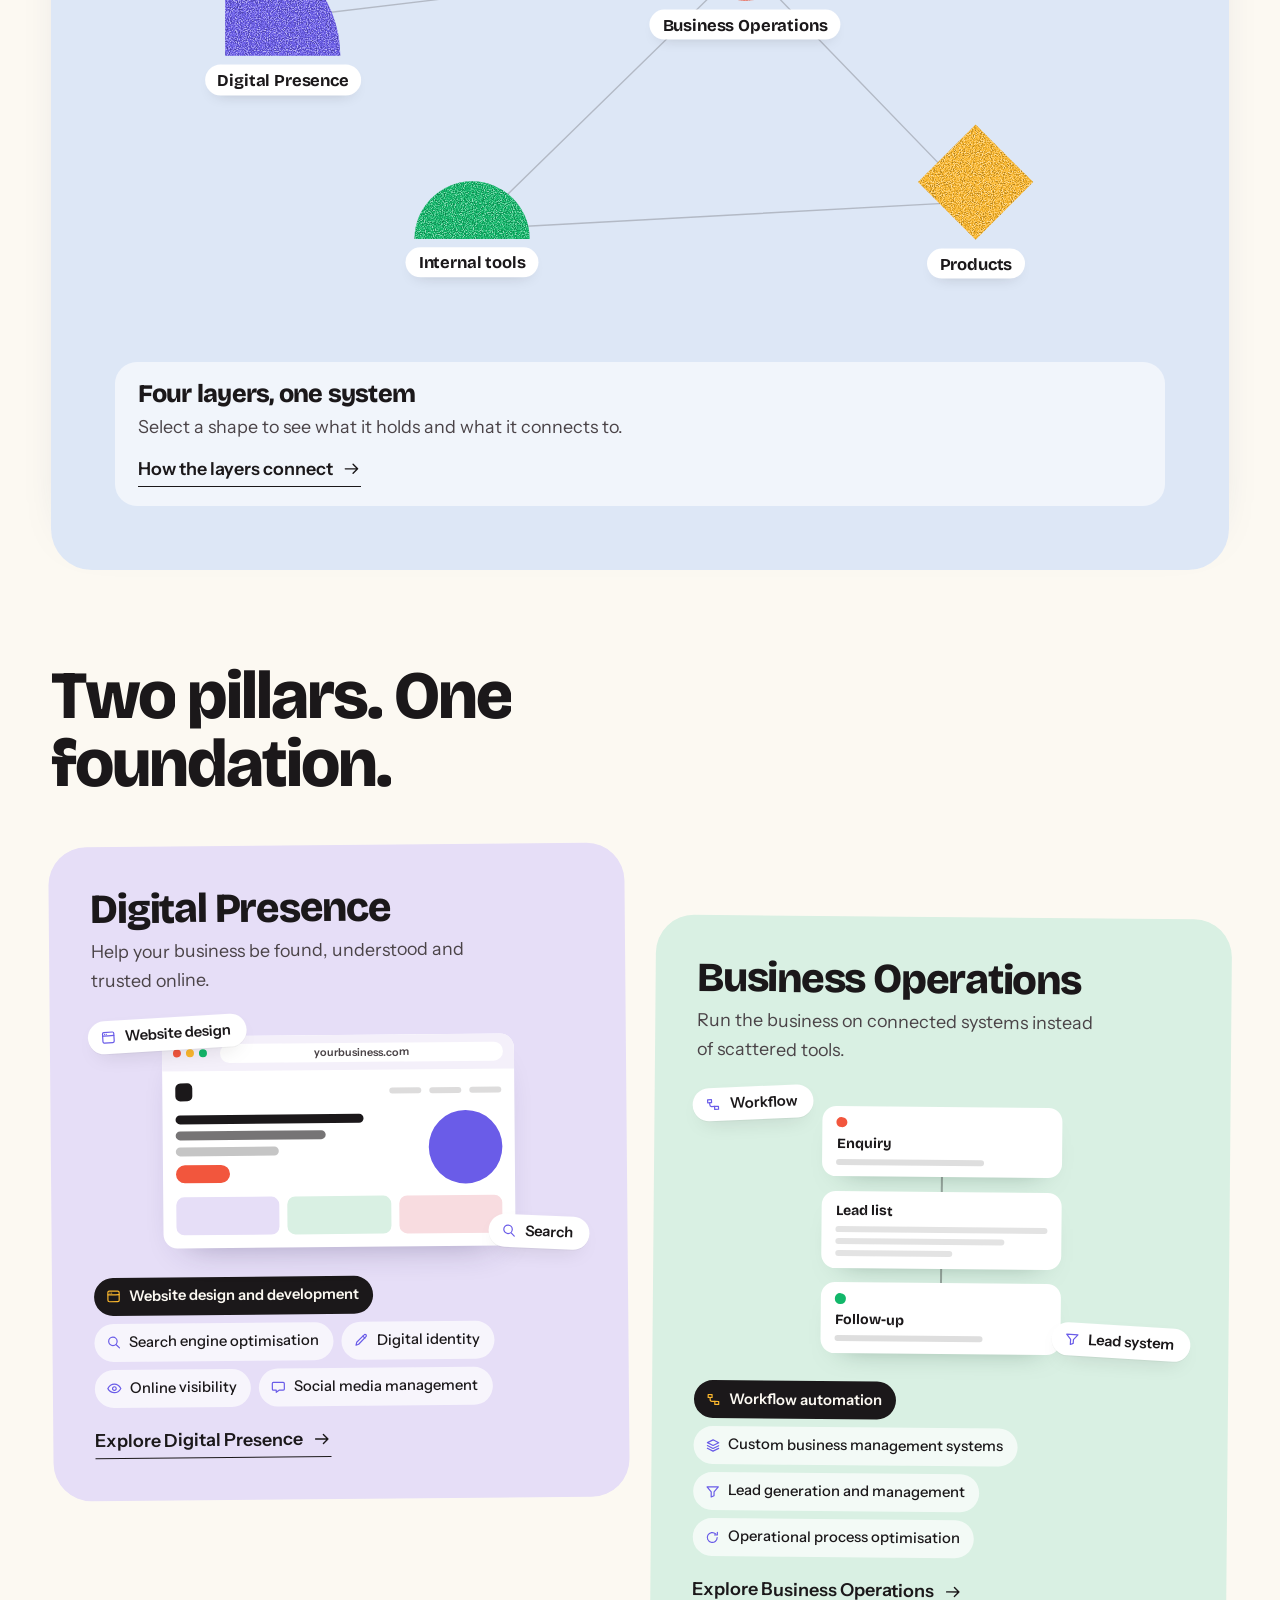
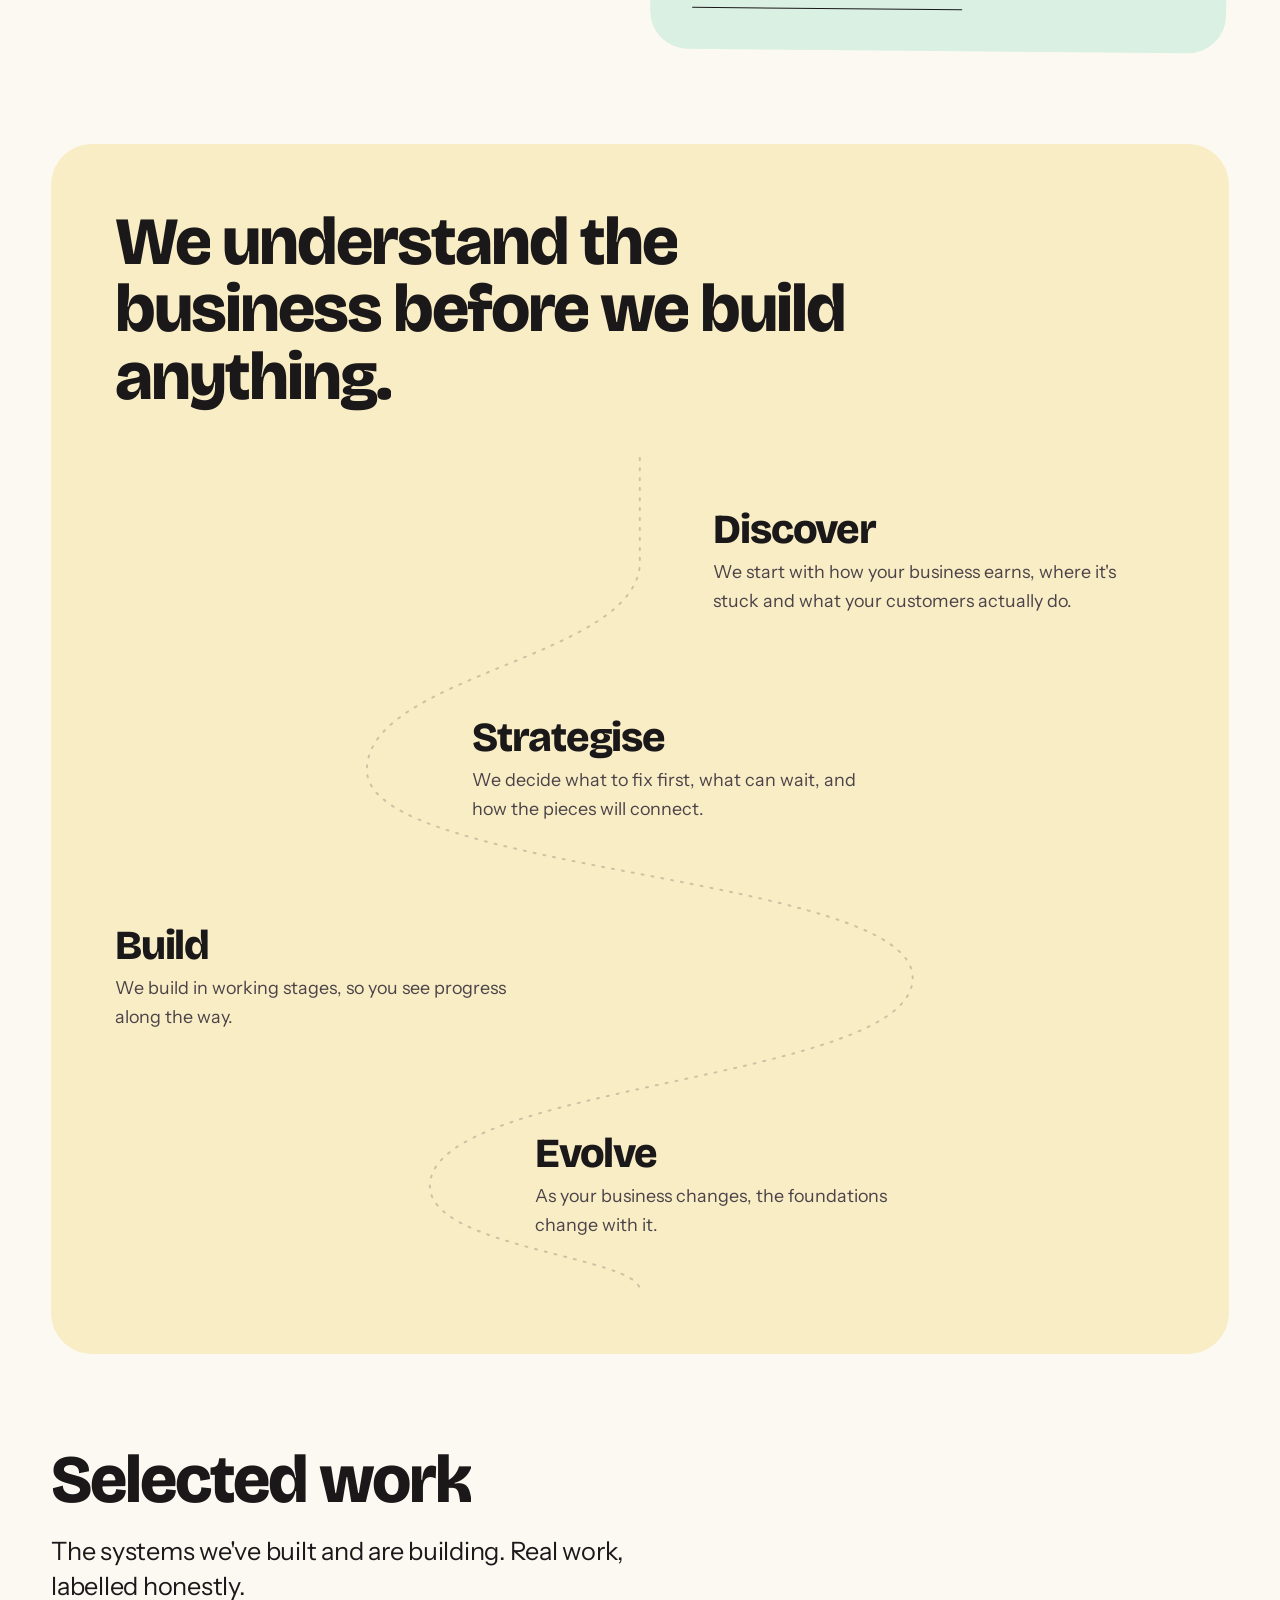
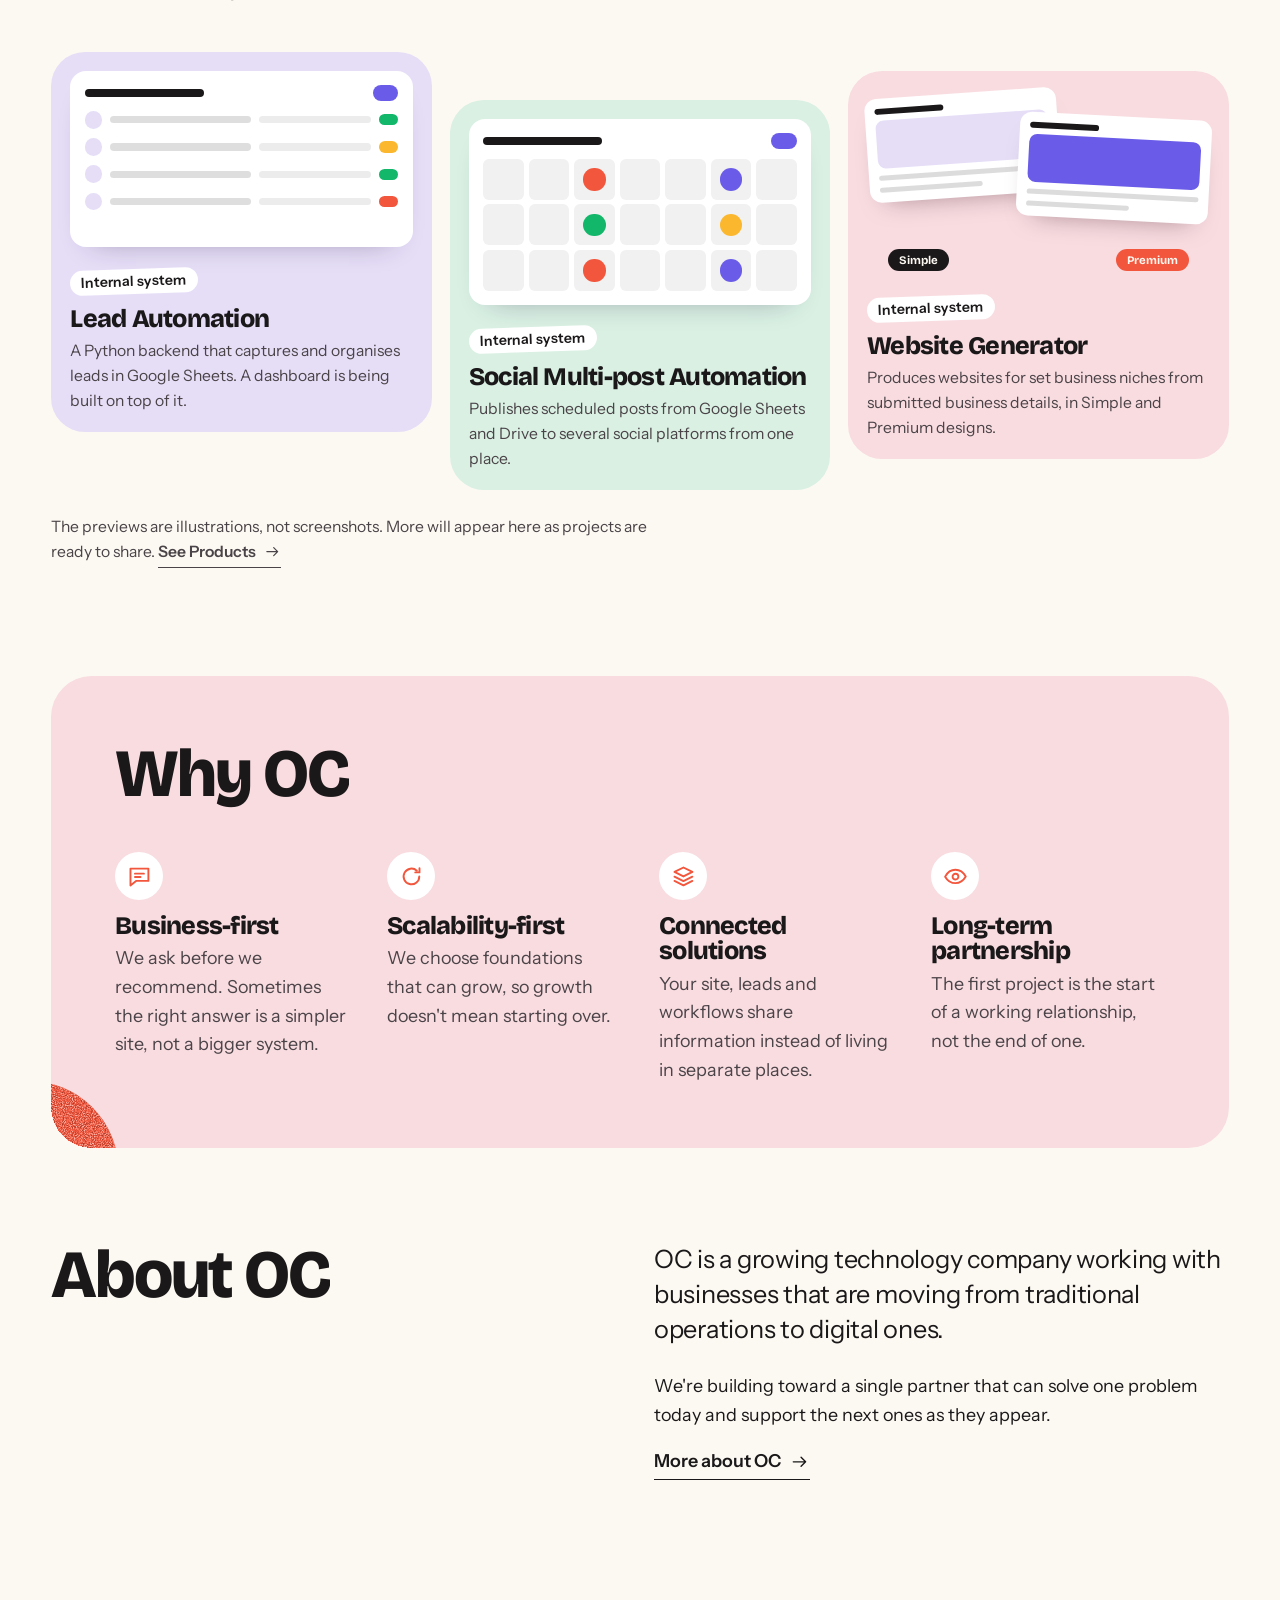
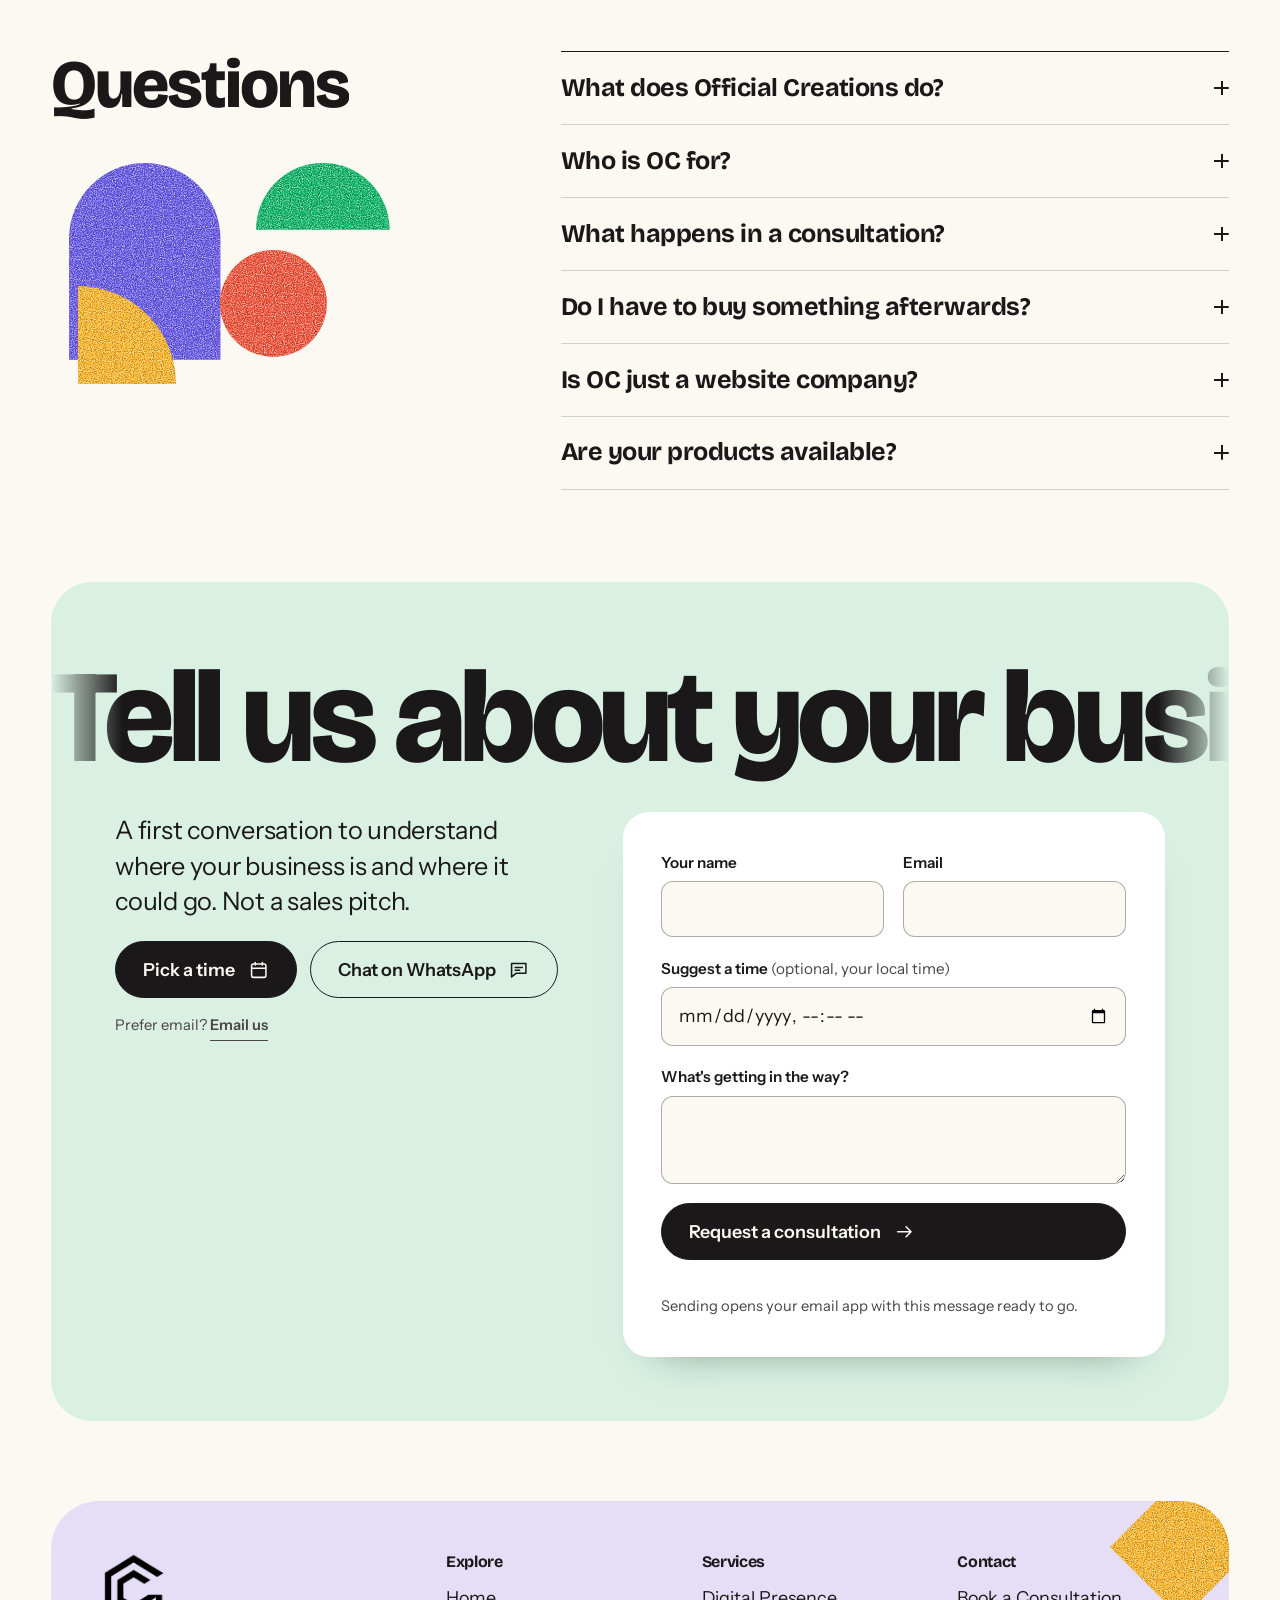
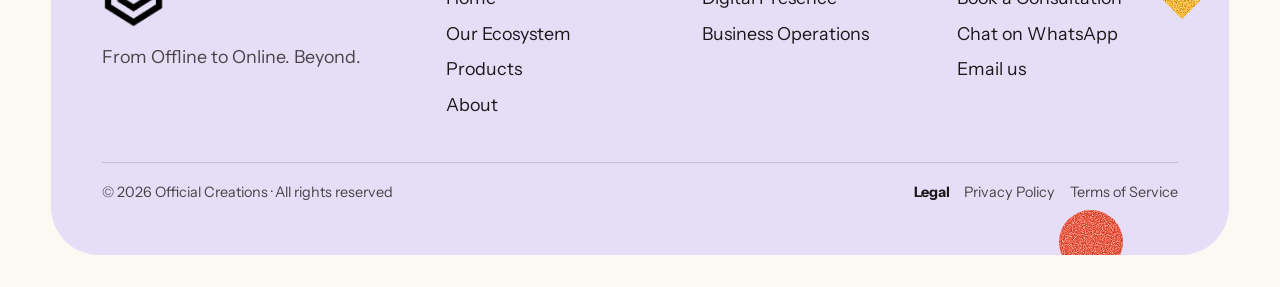
==== commit fd518a4d: "4 layers section improve" ====
--- a/index.html
+++ b/index.html
@@ -73,9 +73,9 @@
   </div><a class="hot" href="digital-presence.html" aria-label="Digital Presence"><span aria-hidden="true">+</span><em>Digital Presence</em></a></div>
       <div class="h-card"><div class="map" data-map>
   <svg viewBox="0 0 600 460" role="group" aria-label="Official Creations ecosystem: four connected layers around a shared centre">
-    <path class="link-line cross" d="M105 70 L495 70"/><path class="link-line cross" d="M495 70 L495 390"/><path class="link-line cross" d="M495 390 L105 390"/><path class="link-line cross" d="M105 390 L105 70"/><path class="link-line" d="M300 230 Q190 150 105 70"/><path class="link-line" d="M300 230 Q409 150 495 70"/><path class="link-line" d="M300 230 Q409 310 495 390"/><path class="link-line" d="M300 230 Q190 310 105 390"/>
-    <g class="hub"><circle cx="300" cy="230" r="52"/><image href="assets/img/oc-mark-white.png" x="276.85" y="202" width="46.3" height="56" aria-hidden="true"/></g>
-    <a class="node" href="digital-presence.html" data-title="Digital Presence" data-text="How people find, judge and contact your business." data-href="digital-presence.html" data-link="See Digital Presence" aria-label="Digital Presence: How people find, judge and contact your business."><rect x="-1" y="44" width="212" height="52" rx="26"/><text x="105" y="77">Digital Presence</text></a><a class="node" href="business-operations.html" data-title="Business Operations" data-text="How the work gets done behind the scenes, with connected systems." data-href="business-operations.html" data-link="See Business Operations" aria-label="Business Operations: How the work gets done behind the scenes, with connected systems."><rect x="389" y="44" width="212" height="52" rx="26"/><text x="495" y="77">Business Operations</text></a><a class="node" href="products.html" data-title="Products" data-text="Software and SaaS products shaped around real business problems." data-href="products.html" data-link="See Products" aria-label="Products: Software and SaaS products shaped around real business problems."><rect x="389" y="364" width="212" height="52" rx="26"/><text x="495" y="397">Products</text></a><a class="node" href="products.html#internal" data-title="Internal tools" data-text="The automation systems OC builds and runs itself, and builds on." data-href="products.html#internal" data-link="See the systems" aria-label="Internal tools: The automation systems OC builds and runs itself, and builds on."><rect x="-1" y="364" width="212" height="52" rx="26"/><text x="105" y="397">Internal tools</text></a>
+    <path class="link-line" d="M300 230 C300 175 215 185 215 124"/><path class="link-line" d="M300 230 C300 175 385 185 385 124"/><path class="link-line" d="M300 230 C300 285 385 275 385 336"/><path class="link-line" d="M300 230 C300 285 215 275 215 336"/><path class="link-line cross" d="M200 40 C200 -2 400 -2 400 40"/><path class="link-line cross" d="M530 124 C592 190 592 270 530 336"/><path class="link-line cross" d="M400 420 C400 462 200 462 200 420"/><path class="link-line cross" d="M70 336 C8 270 8 190 70 124"/><path class="dia" d="M258 173L264 179L258 185L252 179Z"/><path class="dia" d="M342 173L348 179L342 185L336 179Z"/><path class="dia" d="M342 275L348 281L342 287L336 281Z"/><path class="dia" d="M258 275L264 281L258 287L252 281Z"/><path class="dia" d="M300 2L306 8L300 14L294 8Z"/><path class="dia" d="M576 224L582 230L576 236L570 230Z"/><path class="dia" d="M300 446L306 452L300 458L294 452Z"/><path class="dia" d="M24 224L30 230L24 236L18 230Z"/>
+    <g class="hub"><rect class="sh" x="266" y="196" width="80" height="80" rx="22"/><rect class="tile" x="260" y="190" width="80" height="80" rx="22"/><image href="assets/img/oc-mark-white.png" x="282.6" y="209" width="34.7" height="42" aria-hidden="true"/></g>
+    <a class="node n0" href="digital-presence.html" data-title="Digital Presence" data-text="How people find, judge and contact your business." data-href="digital-presence.html" data-link="See Digital Presence" aria-label="Digital Presence: How people find, judge and contact your business."><rect class="sh" x="29" y="47" width="256" height="84" rx="18"/><g class="face"><rect class="card" x="22" y="40" width="256" height="84" rx="18"/><rect class="tile" x="38" y="62" width="40" height="40" rx="11"/><g class="ico" transform="translate(48 72)"><rect x="2" y="4" width="16" height="12" rx="2"/><path d="M2 8h16M5 6h.01M7.5 6h.01"/></g><text class="t1" x="90" y="80">Digital Presence</text><text class="t2" x="90" y="100">Websites, search, identity</text></g></a><a class="node n1" href="business-operations.html" data-title="Business Operations" data-text="How the work gets done behind the scenes, with connected systems." data-href="business-operations.html" data-link="See Business Operations" aria-label="Business Operations: How the work gets done behind the scenes, with connected systems."><rect class="sh" x="329" y="47" width="256" height="84" rx="18"/><g class="face"><rect class="card" x="322" y="40" width="256" height="84" rx="18"/><rect class="tile" x="338" y="62" width="40" height="40" rx="11"/><g class="ico" transform="translate(348 72)"><circle cx="10" cy="10" r="2.6"/><path d="M10 2.5v3M10 14.5v3M2.5 10h3M14.5 10h3M4.7 4.7l2.1 2.1M13.2 13.2l2.1 2.1M15.3 4.7l-2.1 2.1M6.8 13.2l-2.1 2.1"/></g><text class="t1" x="390" y="80">Business Operations</text><text class="t2" x="390" y="100">Systems, automation, leads</text></g></a><a class="node n2" href="products.html" data-title="Products" data-text="Software and SaaS products shaped around real business problems." data-href="products.html" data-link="See Products" aria-label="Products: Software and SaaS products shaped around real business problems."><rect class="sh" x="329" y="343" width="256" height="84" rx="18"/><g class="face"><rect class="card" x="322" y="336" width="256" height="84" rx="18"/><rect class="tile" x="338" y="358" width="40" height="40" rx="11"/><g class="ico" transform="translate(348 368)"><path d="M10 2.5l7 3.5v8l-7 3.5-7-3.5V6z"/><path d="M3 6l7 3.5L17 6M10 9.5V17.5"/></g><text class="t1" x="390" y="376">Products</text><text class="t2" x="390" y="396">Software and SaaS</text></g></a><a class="node n3" href="products.html#internal" data-title="Internal tools" data-text="The automation systems OC builds and runs itself, and builds on." data-href="products.html#internal" data-link="See the systems" aria-label="Internal tools: The automation systems OC builds and runs itself, and builds on."><rect class="sh" x="29" y="343" width="256" height="84" rx="18"/><g class="face"><rect class="card" x="22" y="336" width="256" height="84" rx="18"/><rect class="tile" x="38" y="358" width="40" height="40" rx="11"/><g class="ico" transform="translate(48 368)"><path d="M3 5.5l4 4.5-4 4.5M9.5 15h7"/></g><text class="t1" x="90" y="376">Internal tools</text><text class="t2" x="90" y="396">Built and run by OC</text></g></a>
   </svg>
   <div class="map-panel" aria-live="polite">
     <h3>Four layers, one system</h3>
--- a/assets/css/oc.css
+++ b/assets/css/oc.css
@@ -168,17 +168,29 @@
 
 /* ---------- Ecosystem map ---------- */
 .map { position: relative; }
-.map svg { width: 100%; height: auto; overflow: visible; }
-.map .link-line { fill: none; stroke: var(--ink); stroke-width: 1.6; stroke-linecap: round; stroke-dasharray: 600; stroke-dashoffset: 600; animation: draw 1.6s var(--ease) .5s forwards; opacity: .55; transition: opacity .3s, stroke .3s; }
-.map .cross { stroke-dasharray: 4 7; animation: none; stroke-dashoffset: 0; opacity: .3; }
+.map svg { width: 100%; height: auto; overflow: visible; display: block; }
+.map .link-line { fill: none; stroke: var(--ink); stroke-width: 1.3; stroke-linecap: round; stroke-dasharray: 600; stroke-dashoffset: 600; animation: draw 1.6s var(--ease) .5s forwards; transition: stroke .3s; }
+.map .cross { stroke-dasharray: 5 6; animation: none; stroke-dashoffset: 0; opacity: .6; }
 @keyframes draw { to { stroke-dashoffset: 0; } }
-.map .hub circle { fill: var(--ink); }
+.map .dia { fill: var(--cream); stroke: var(--ink); stroke-width: 1.3; stroke-linejoin: round; }
+.map .hub .sh { fill: var(--ink); }
+.map .hub .tile { fill: var(--ink); stroke: var(--ink); stroke-width: 1.5; }
 .map .node { cursor: pointer; outline: none; }
-.map .node rect { fill: var(--paper); stroke: var(--ink); stroke-width: 1.5; transition: fill .3s, stroke .3s; }
-.map .node text { font: 700 19px var(--f-display); letter-spacing: -.02em; fill: var(--ink); text-anchor: middle; transition: fill .3s; pointer-events: none; }
-.map .node.on rect, .map .node:focus-visible rect { fill: var(--plum); stroke: var(--plum); }
-.map .node.on text, .map .node:focus-visible text { fill: var(--cream); }
-.map .node:focus-visible rect { stroke: var(--ink); stroke-width: 3; }
+.map .node .sh { fill: var(--ink); transition: transform .25s var(--ease); }
+.map .node .face { transition: transform .25s var(--ease); }
+.map .node .card { stroke: var(--ink); stroke-width: 1.5; transition: fill .3s; }
+.map .node .tile { fill: var(--paper); stroke: var(--ink); stroke-width: 1.5; }
+.map .node .ico { fill: none; stroke: var(--ink); stroke-width: 1.6; stroke-linecap: round; stroke-linejoin: round; }
+.map .node.n0 .card { fill: #E6DEF7; } .map .node.n1 .card { fill: #CFEBD9; }
+.map .node.n2 .card { fill: #F8D9D2; } .map .node.n3 .card { fill: #FBEBB8; }
+.map .node text { fill: var(--ink); pointer-events: none; }
+.map .node .t1 { font: 700 17px var(--f-display); letter-spacing: -.02em; }
+.map .node .t2 { font: 500 12.5px var(--f-body); fill: var(--ink-2); }
+.map .node.on .face, .map .node:focus-visible .face, .map .node:active .face { transform: translate(5px, 5px); }
+.map .node.on .sh, .map .node:focus-visible .sh { transform: translate(-2px, -2px); }
+.map .node:focus-visible .card { stroke-width: 3; }
+.map-card { background-image: radial-gradient(rgba(27, 24, 26, .22) 1.1px, transparent 1.3px); background-size: 20px 20px; border: 1.5px solid var(--ink); border-radius: clamp(22px, 3vw, 36px); padding: clamp(1rem, 3vw, 2rem); }
+@media (max-width: 560px) { .map .node .t2, .map .node .tile, .map .node .ico { display: none; } .map .node .t1 { font-size: 20px; transform: translate(-50px, 12px); } }
 .map-panel { border-top: 1.5px solid var(--ink); margin-top: 1rem; padding-top: 1rem; min-height: 8.5rem; }
 .map-panel h3 { font-size: var(--step-1); margin-bottom: .4rem; }
 .map-panel p { margin-bottom: .8rem; color: var(--ink-2); }
--- a/assets/css/home.css
+++ b/assets/css/home.css
@@ -37,7 +37,7 @@
 .h-hero .lede { margin: clamp(1.2rem, 2.4vw, 2rem) auto clamp(1.4rem, 2.4vw, 2rem); text-align: center; max-width: 34ch; }
 .h-hero .cta-row { justify-content: center; }
 .h-stage { position: relative; width: 100%; max-width: 54rem; margin-top: clamp(2.5rem, 6vw, 4.5rem); text-align: left; }
-.h-card { background: var(--lav); border-radius: clamp(22px, 3vw, 40px); padding: clamp(1rem, 3vw, 2rem); transform: rotate(-.6deg); box-shadow: 0 30px 60px -40px rgba(60, 40, 90, .45); }
+.h-card { background-image: radial-gradient(rgba(27, 24, 26, .22) 1.1px, transparent 1.3px); background-size: 20px 20px; border: 1.5px solid var(--ink); border-radius: clamp(22px, 3vw, 40px); padding: clamp(1rem, 3vw, 2rem); transform: rotate(-.6deg); box-shadow: 8px 8px 0 var(--ink); }
 .h-chips .chip { z-index: 2; }
 .h-chips .k1 { left: -.4rem; top: -1.3rem; transform: rotate(-4deg); }
 .h-chips .k2 { right: -.4rem; top: 22%; transform: rotate(3deg); }
@@ -284,7 +284,7 @@
 .h-pill { margin: clamp(1.4rem, 3vw, 2.4rem) 0 0; padding: .7rem 2rem; border-radius: 14px; background: var(--blush); color: var(--coral); font: 700 clamp(.9rem, .8rem + .4vw, 1.2rem) var(--f-display); letter-spacing: .32em; text-transform: uppercase; }
 .h-pill + .lede { margin-top: 1.4rem; }
 .h-stage { max-width: 80rem; }
-.h-card { position: relative; z-index: 1; max-width: 54rem; margin-inline: auto; box-shadow: 0 40px 70px -40px rgba(30, 40, 120, .45); }
+.h-card { position: relative; z-index: 1; max-width: 54rem; margin-inline: auto; }
 .dev { display: none; }
 .hot { position: absolute; z-index: 3; width: 3.4rem; height: 3.4rem; border-radius: 50%; display: grid; place-items: center; background: rgba(255, 255, 255, .55); backdrop-filter: blur(8px); -webkit-backdrop-filter: blur(8px); box-shadow: 0 8px 24px -10px rgba(27, 24, 26, .4); color: var(--indigo); font: 500 1.7rem/1 var(--f-body); text-decoration: none; transition: transform .35s var(--ease), background .3s; }
 .hot em { position: absolute; top: calc(100% + .5rem); left: 50%; transform: translateX(-50%) translateY(-4px); background: var(--ink); color: var(--cream); font: 600 .85rem var(--f-body); font-style: normal; padding: .4rem .8rem; border-radius: 99px; white-space: nowrap; opacity: 0; pointer-events: none; transition: opacity .25s, transform .25s; }
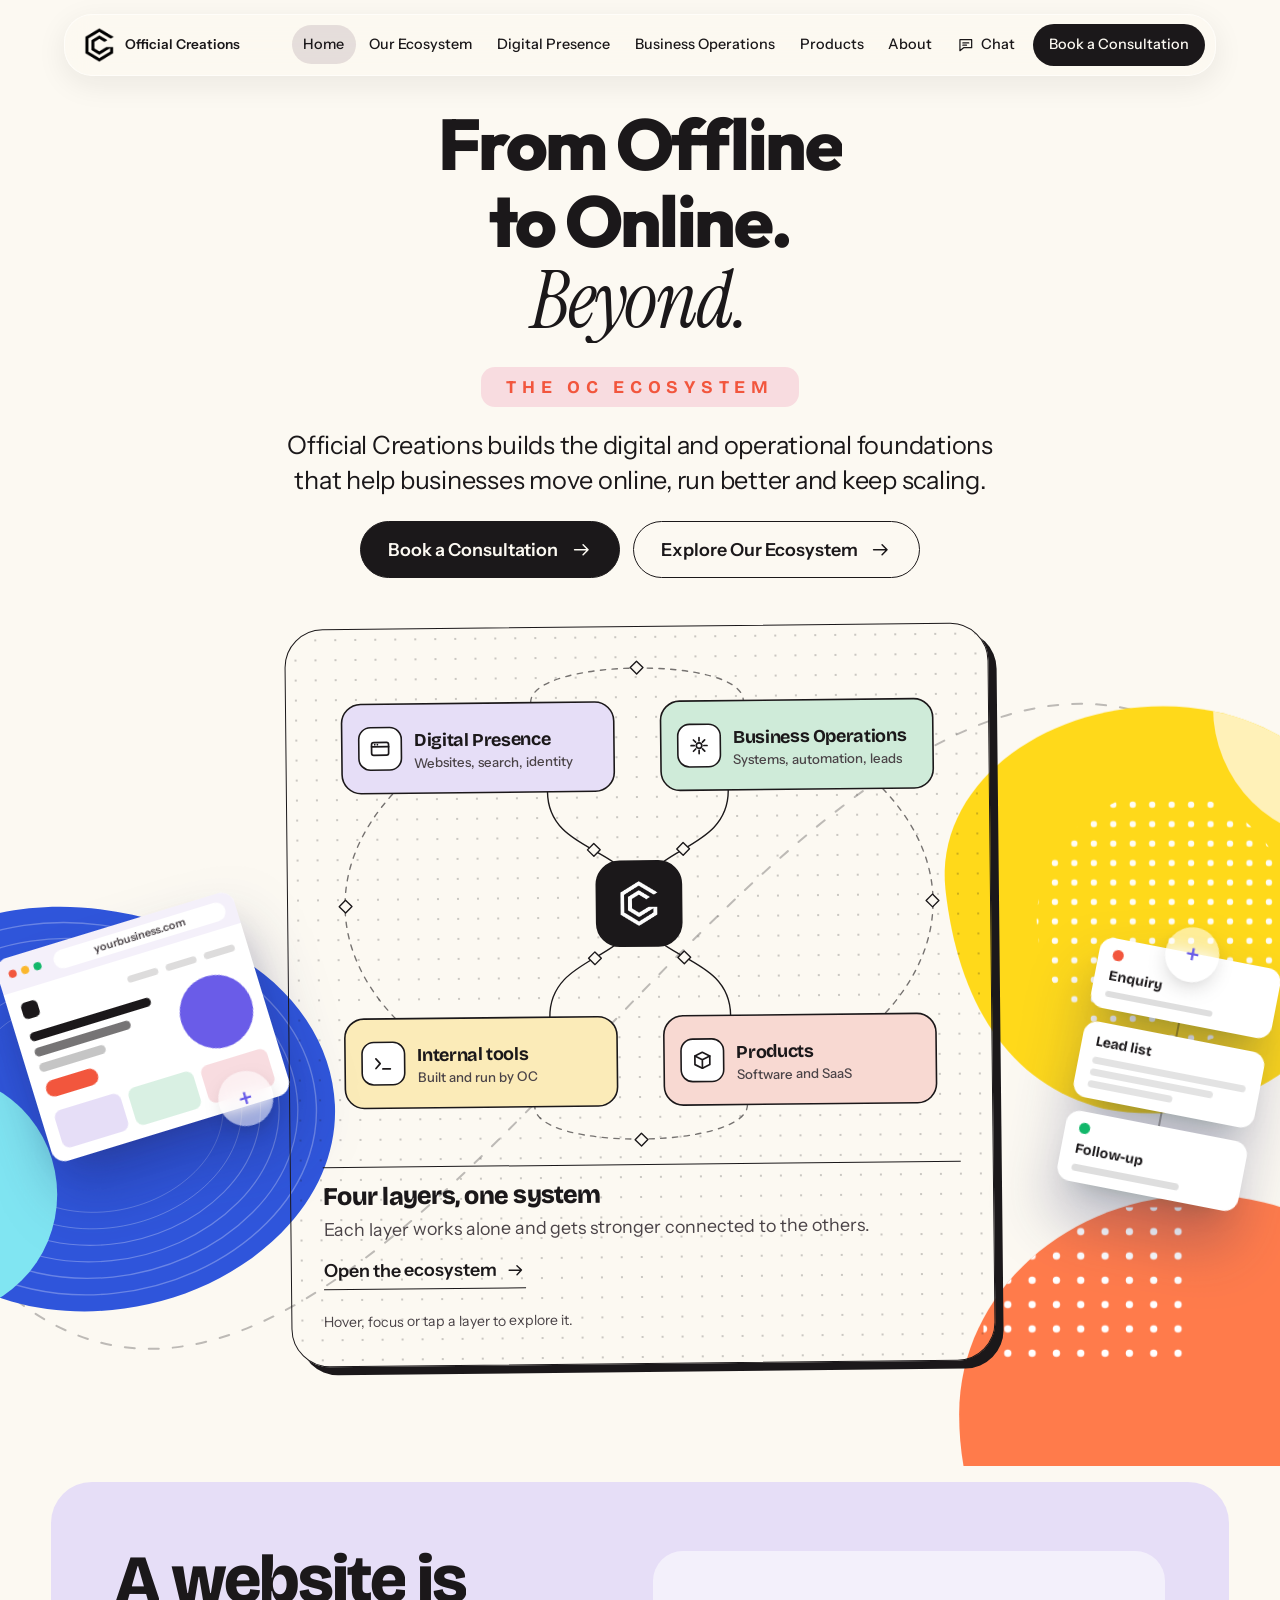
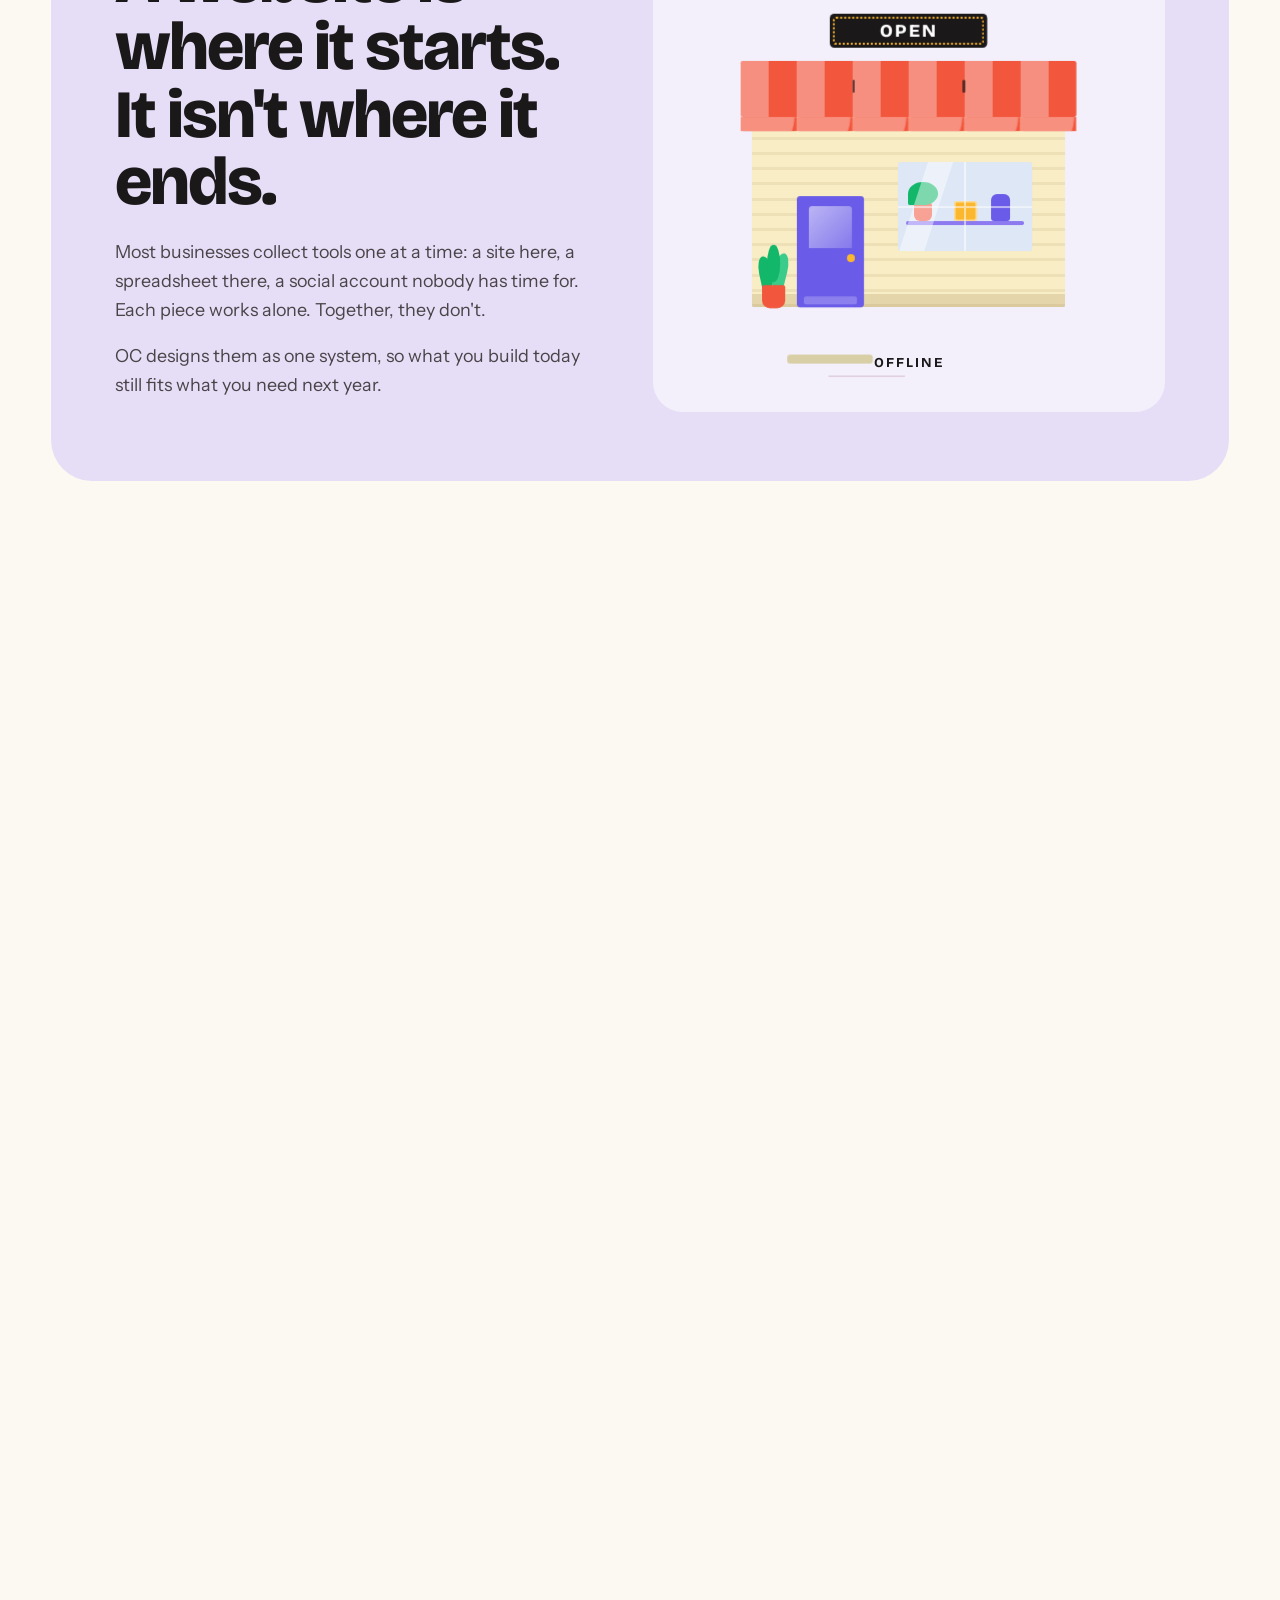
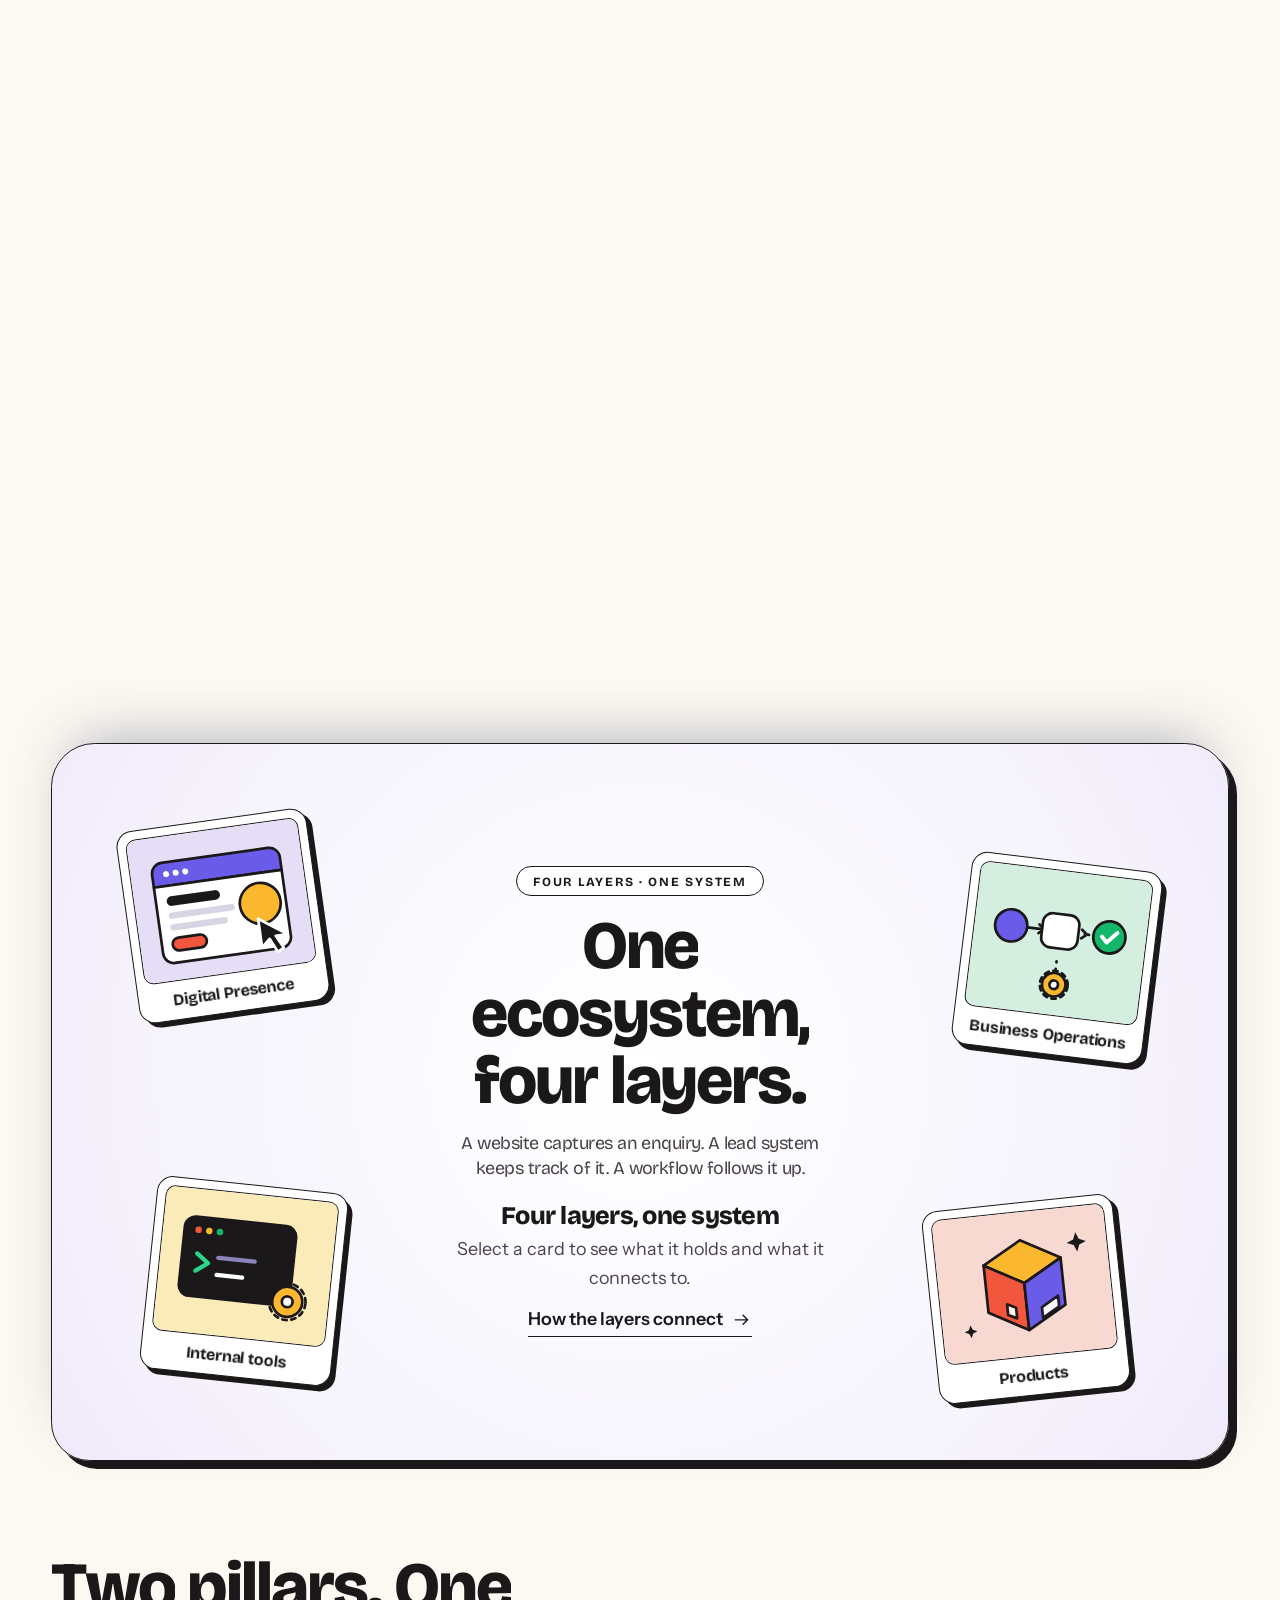
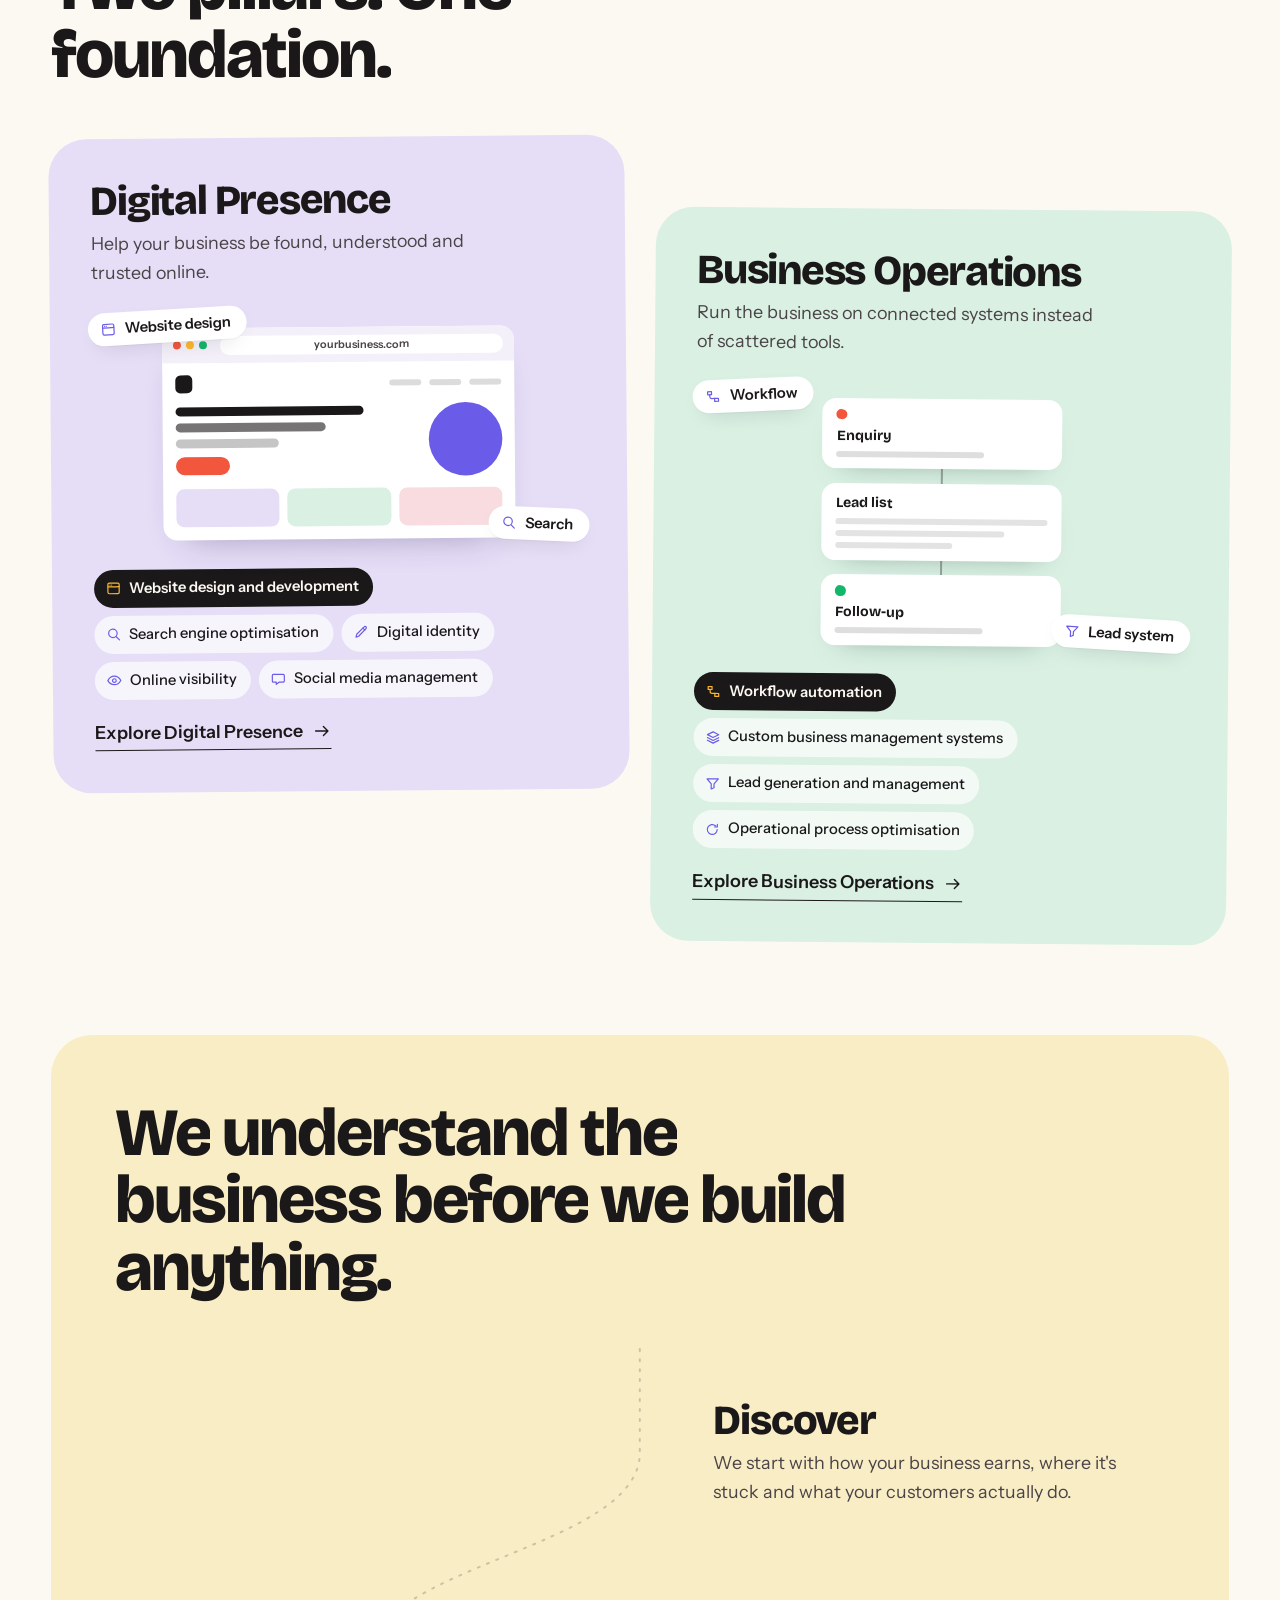
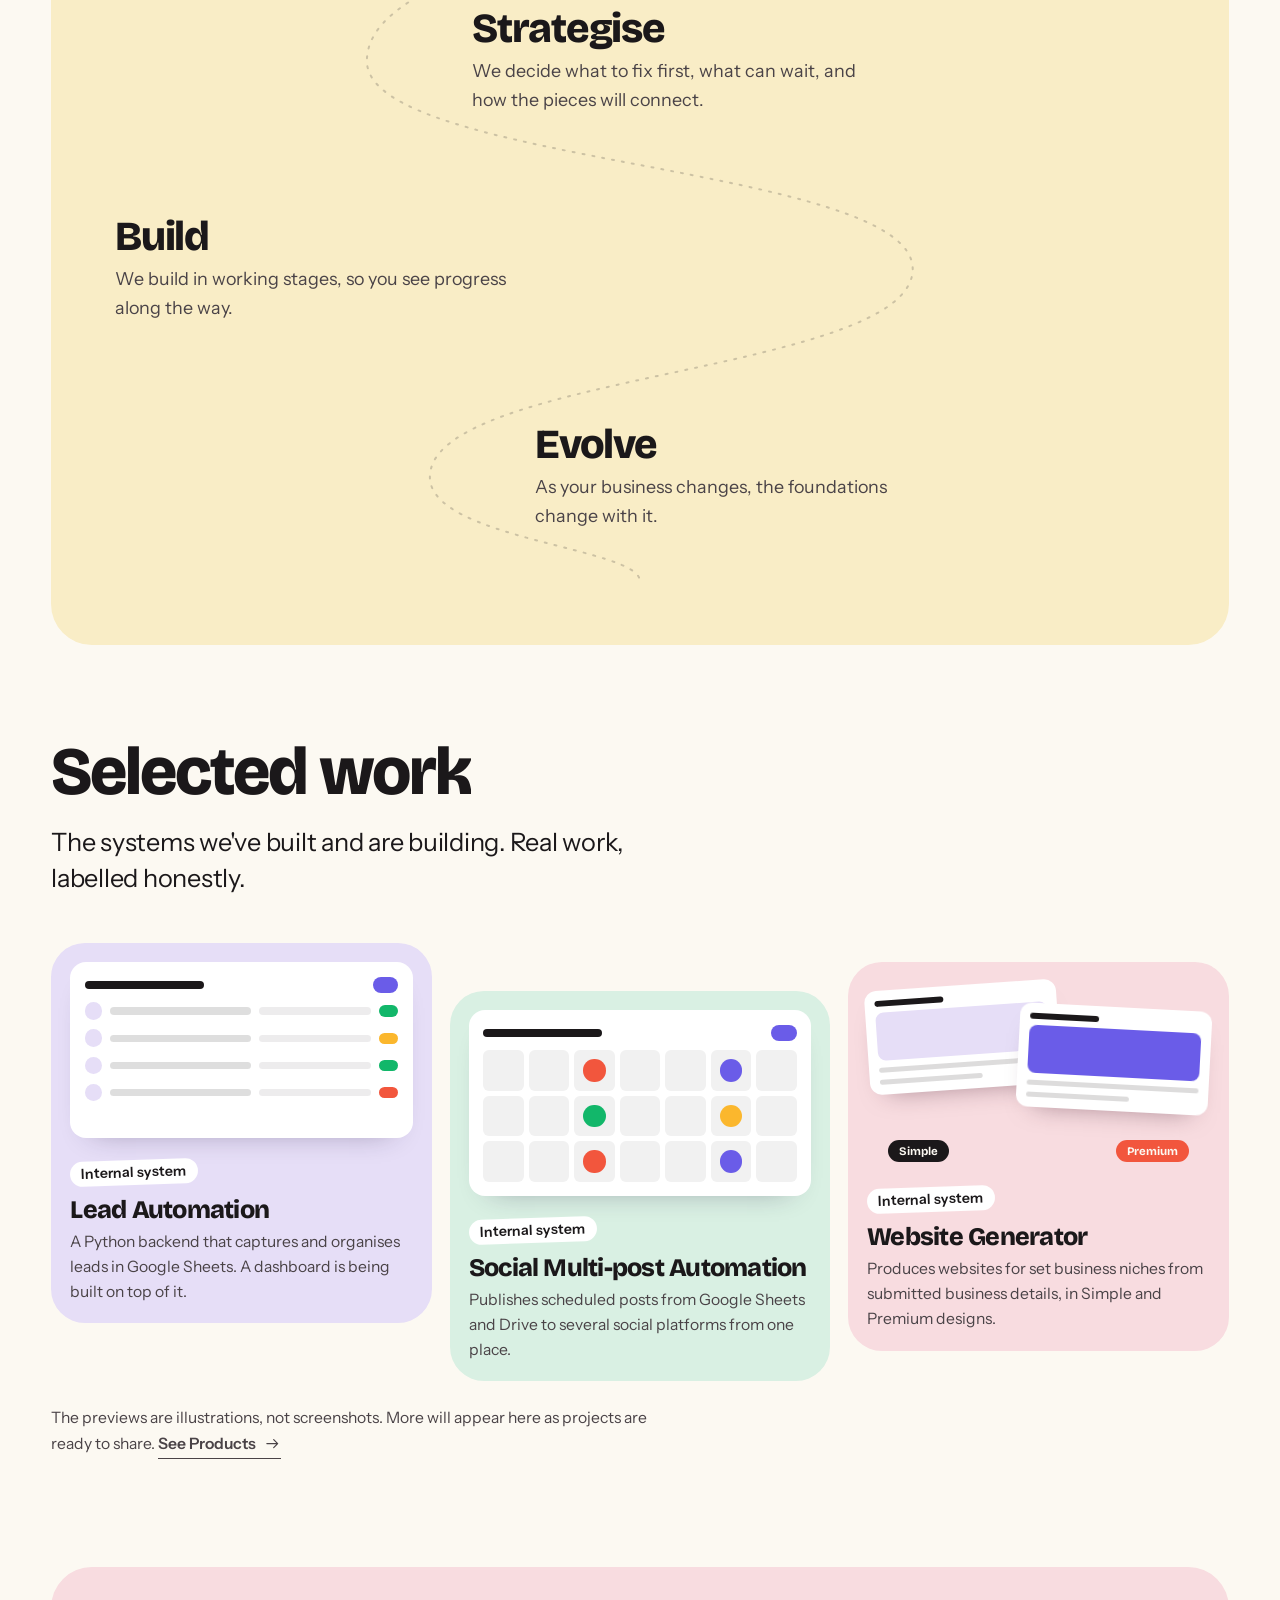
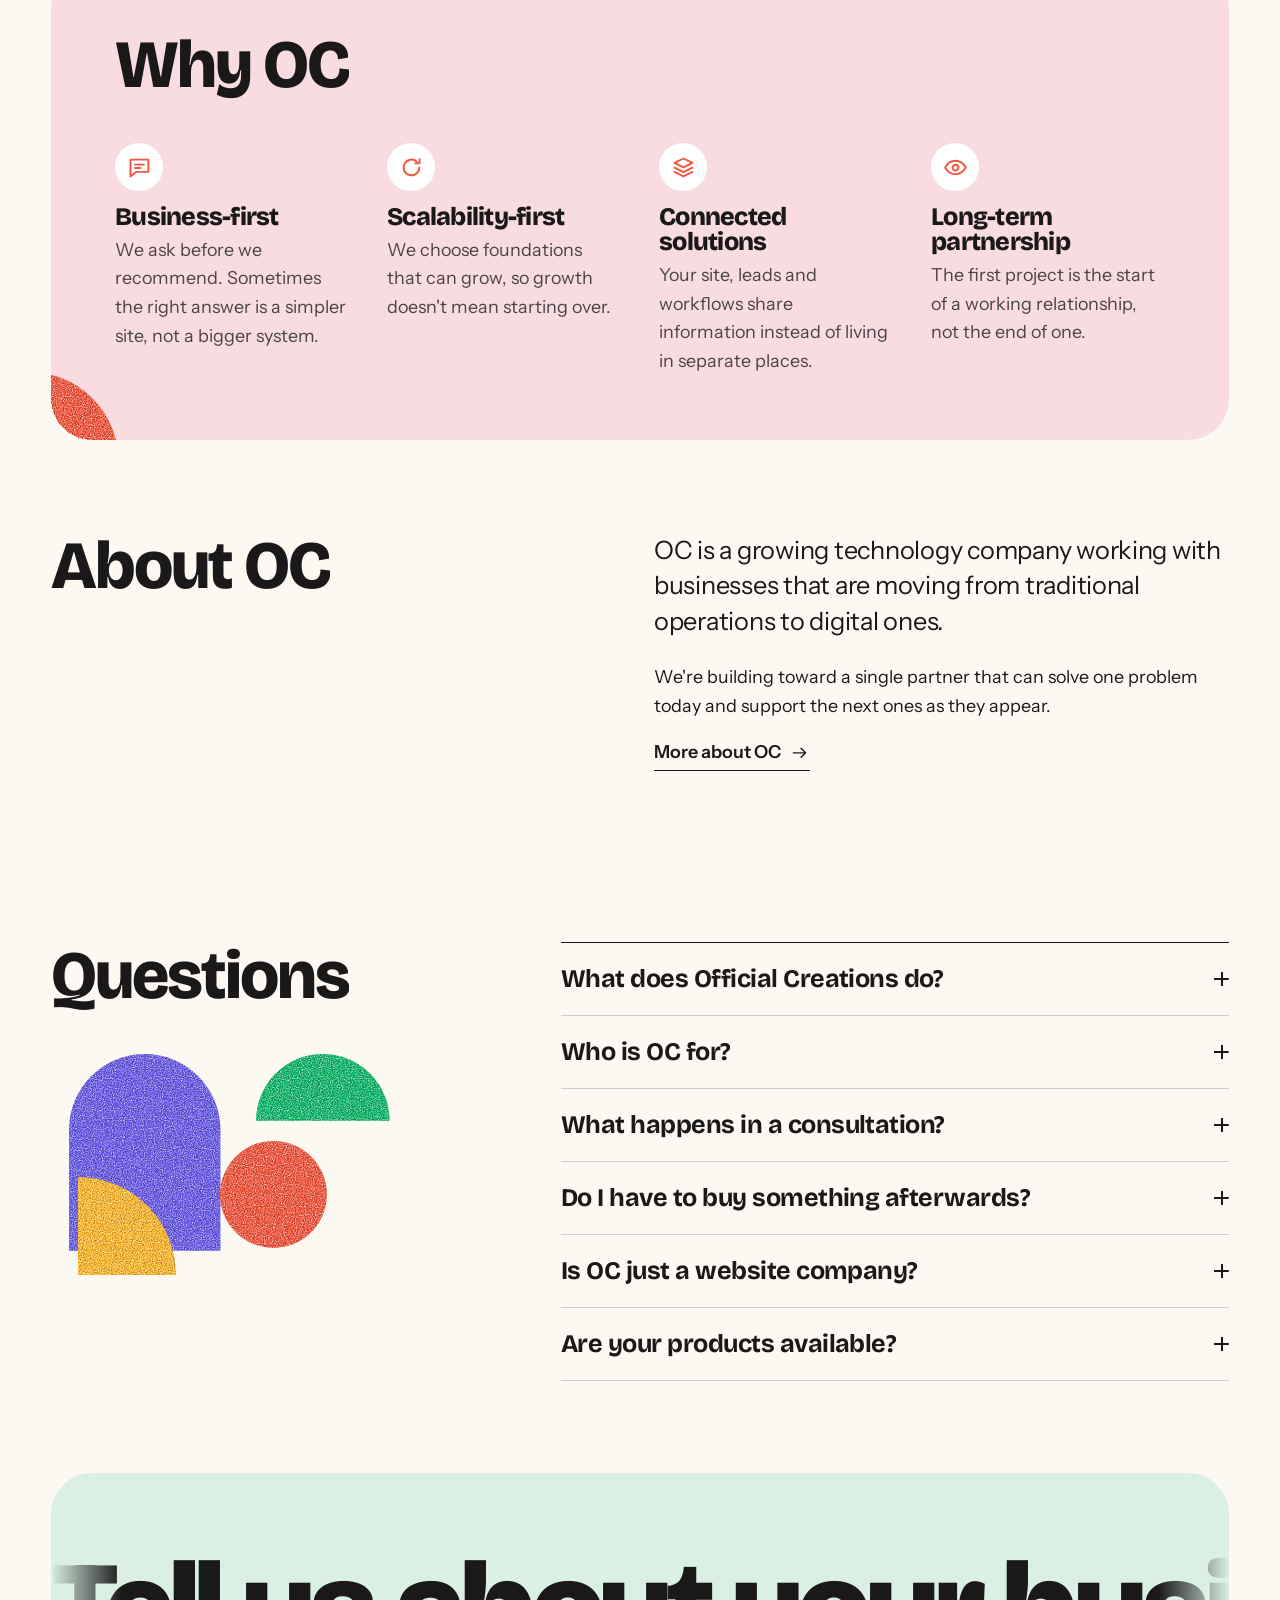
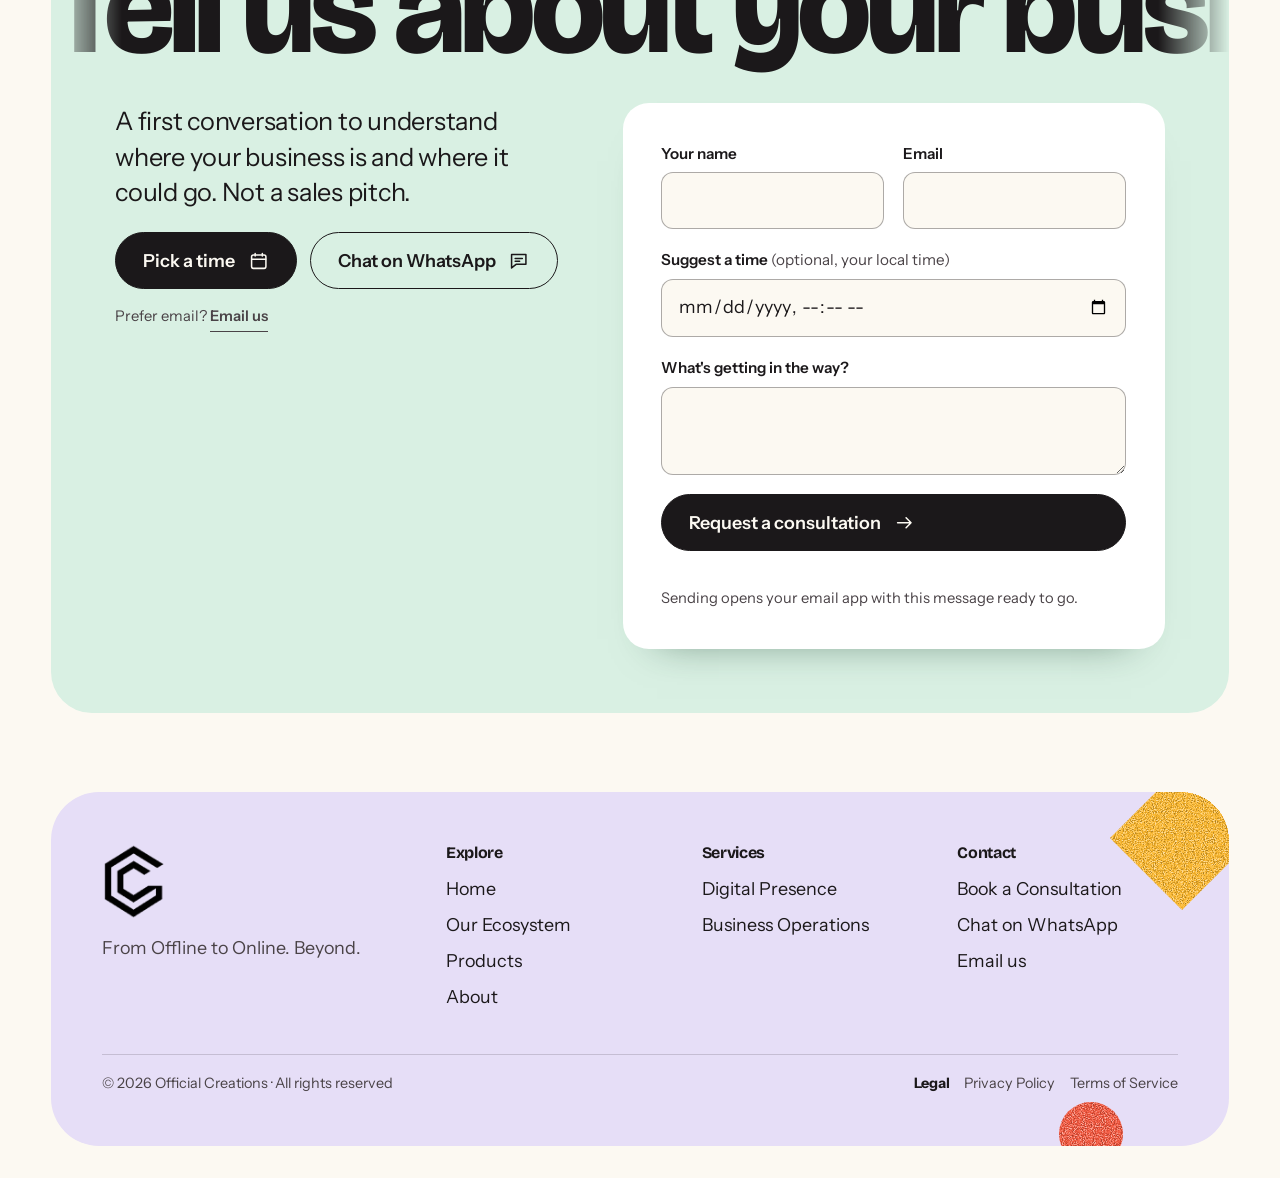
==== commit f85e0b29: "ecosystem section improve" ====
--- a/index.html
+++ b/index.html
@@ -114,20 +114,34 @@
   </div>
 </div></section>
 <section class="sec s-eco slide-over"><div class="wrap">
-  <div class="panel sky slide" data-const>
-    <div class="eco-head">
-      <h2 class="h2" data-kinetic>One ecosystem, four layers.</h2>
-      <p class="handoff">A website captures an enquiry. A lead system keeps track of it. A workflow follows it up.</p>
-    </div>
+  <div class="panel paper slide" data-const>
     <div class="cstage">
-      <svg class="clines d" viewBox="0 0 100 100" preserveAspectRatio="none" aria-hidden="true"><line class="cline" data-a="0" data-b="1" x1="16" y1="32" x2="60" y2="20" vector-effect="non-scaling-stroke"/><line class="cline" data-a="1" data-b="3" x1="60" y1="20" x2="34" y2="78" vector-effect="non-scaling-stroke"/><line class="cline" data-a="3" data-b="2" x1="34" y1="78" x2="82" y2="72" vector-effect="non-scaling-stroke"/><line class="cline" data-a="1" data-b="2" x1="60" y1="20" x2="82" y2="72" vector-effect="non-scaling-stroke"/></svg>
-      <svg class="clines m" viewBox="0 0 100 100" preserveAspectRatio="none" aria-hidden="true"><line class="cline" data-a="0" data-b="1" x1="26" y1="14" x2="72" y2="34" vector-effect="non-scaling-stroke"/><line class="cline" data-a="1" data-b="3" x1="72" y1="34" x2="30" y2="60" vector-effect="non-scaling-stroke"/><line class="cline" data-a="3" data-b="2" x1="30" y1="60" x2="70" y2="84" vector-effect="non-scaling-stroke"/><line class="cline" data-a="1" data-b="2" x1="72" y1="34" x2="70" y2="84" vector-effect="non-scaling-stroke"/></svg>
-      <button type="button" class="cnode" data-i="0" data-links="1" style="--x:16%;--y:32%;--mx:26%;--my:14%" data-title="Digital Presence" data-text="How people find, judge and contact your business." data-href="digital-presence.html" data-link="See Digital Presence"><span class="cshape"><svg class="shp " viewBox="0 0 100 100" aria-hidden="true" focusable="false" style="color:var(--indigo);transform:rotate(0deg)"><path d="M0 100V0A100 100 0 0 1 100 100Z"/></svg></span><span class="clabel">Digital Presence</span></button><button type="button" class="cnode" data-i="1" data-links="0,3,2" style="--x:60%;--y:20%;--mx:72%;--my:34%" data-title="Business Operations" data-text="How the work gets done behind the scenes, with connected systems." data-href="business-operations.html" data-link="See Business Operations"><span class="cshape"><svg class="shp " viewBox="0 0 100 100" aria-hidden="true" focusable="false" style="color:var(--coral);transform:rotate(0deg)"><circle cx="50" cy="50" r="50"/></svg></span><span class="clabel">Business Operations</span></button><button type="button" class="cnode" data-i="2" data-links="3,1" style="--x:82%;--y:72%;--mx:70%;--my:84%" data-title="Products" data-text="Software and SaaS products shaped around real business problems." data-href="products.html" data-link="See Products"><span class="cshape"><svg class="shp " viewBox="0 0 100 100" aria-hidden="true" focusable="false" style="color:var(--sun);transform:rotate(0deg)"><path d="M50 0L100 50L50 100L0 50Z"/></svg></span><span class="clabel">Products</span></button><button type="button" class="cnode" data-i="3" data-links="1,2" style="--x:34%;--y:78%;--mx:30%;--my:60%" data-title="Internal tools" data-text="The automation systems OC builds and runs itself, and builds on." data-href="products.html#internal" data-link="See the systems"><span class="cshape"><svg class="shp " viewBox="0 0 200 100" aria-hidden="true" focusable="false" style="color:var(--leaf);transform:rotate(0deg)"><path d="M0 100A100 100 0 0 1 200 100Z"/></svg></span><span class="clabel">Internal tools</span></button>
-    </div>
-    <div class="cdetail" aria-live="polite">
-      <h3>Four layers, one system</h3>
-      <p>Select a shape to see what it holds and what it connects to.</p>
-      <a class="link" href="ecosystem.html">How the layers connect <svg class="ico" aria-hidden="true"><use href="#i-arrow"/></svg></a>
+      <div class="ccenter">
+        <span class="eco-pill">Four layers &middot; one system</span>
+        <h2 class="h2" data-kinetic>One ecosystem, four layers.</h2>
+        <p class="handoff">A website captures an enquiry. A lead system keeps track of it. A workflow follows it up.</p>
+        <div class="cdetail" aria-live="polite">
+          <h3>Four layers, one system</h3>
+          <p>Select a card to see what it holds and what it connects to.</p>
+          <a class="link" href="ecosystem.html">How the layers connect <svg class="ico" aria-hidden="true"><use href="#i-arrow"/></svg></a>
+        </div>
+      </div>
+      <button type="button" class="cnode" data-i="0" data-links="1" data-title="Digital Presence" data-text="How people find, judge and contact your business." data-href="digital-presence.html" data-link="See Digital Presence"><svg class="ill" viewBox="0 0 160 134" aria-hidden="true"><rect width="160" height="134" fill="#E6DEF7"/><path class="fi sk" d="M20 46V34a10 10 0 0 1 10-10h100a10 10 0 0 1 10 10v12z"/>
+<path class="fw sk" d="M20 46h120v62a10 10 0 0 1-10 10H30a10 10 0 0 1-10-10z"/>
+<circle class="fw" cx="33" cy="35" r="2.8"/><circle class="fw" cx="42" cy="35" r="2.8"/><circle class="fw" cx="51" cy="35" r="2.8"/>
+<rect class="fk" x="30" y="56" width="50" height="9" rx="4.5"/><rect class="fg" x="30" y="71" width="62" height="6" rx="3"/><rect class="fg" x="30" y="82" width="54" height="6" rx="3"/>
+<rect class="fc sk" x="30" y="95" width="32" height="12" rx="6"/><circle class="fs sk" cx="116" cy="74" r="19"/>
+<path class="fk" stroke="#fff" stroke-width="2.5" stroke-linejoin="round" d="M112 88v27l8-7 6 13 6-3-6-12h11z"/></svg><span class="clabel">Digital Presence</span></button><button type="button" class="cnode" data-i="1" data-links="0,3,2" data-title="Business Operations" data-text="How the work gets done behind the scenes, with connected systems." data-href="business-operations.html" data-link="See Business Operations"><svg class="ill" viewBox="0 0 160 134" aria-hidden="true"><rect width="160" height="134" fill="#D4EFE0"/><path class="ln" stroke-dasharray="1 6" d="M80 84v14"/>
+<path class="ln" d="M49 56h14M107 56h-4"/><path class="ln" d="M60 52l5 4-5 4M100 52l5 4-5 4"/>
+<circle class="fi sk" cx="34" cy="56" r="15"/><rect class="fw sk" x="63" y="40" width="34" height="32" rx="9"/>
+<circle class="fl sk" cx="126" cy="56" r="15"/><path class="ln" style="stroke:#fff;stroke-width:3.5" d="M119 56l5 5 9-10"/>
+<path class="ln" style="stroke:#fff;stroke-width:3" d="M70 52h20M70 60h12" />
+<circle class="ln" cx="80" cy="106" r="13" stroke-width="6" stroke-dasharray="4.2 4.2"/><circle class="fs sk" cx="80" cy="106" r="11"/><circle class="fw sk" cx="80" cy="106" r="4"/></svg><span class="clabel">Business Operations</span></button><button type="button" class="cnode" data-i="2" data-links="3,1" data-title="Products" data-text="Software and SaaS products shaped around real business problems." data-href="products.html" data-link="See Products"><svg class="ill" viewBox="0 0 160 134" aria-hidden="true"><rect width="160" height="134" fill="#F8D9D2"/><path class="fs sk" d="M80 26l36 20-36 20-36-20z"/><path class="fc sk" d="M44 46l36 20v44L44 90z"/><path class="fi sk" d="M80 66l36-20v44l-36 20z"/>
+<path class="fw sk" d="M62 84l8 4v10l-8-4zM94 90l16-9v10l-16 9z" opacity=".95"/>
+<path class="fk" d="M132 24l2.6 6.4 6.4 2.6-6.4 2.6-2.6 6.4-2.6-6.4-6.4-2.6 6.4-2.6zM26 100l1.8 4.2 4.2 1.8-4.2 1.8-1.8 4.2-1.8-4.2-4.2-1.8 4.2-1.8z"/></svg><span class="clabel">Products</span></button><button type="button" class="cnode" data-i="3" data-links="1,2" data-title="Internal tools" data-text="The automation systems OC builds and runs itself, and builds on." data-href="products.html#internal" data-link="See the systems"><svg class="ill" viewBox="0 0 160 134" aria-hidden="true"><rect width="160" height="134" fill="#FBEBB8"/><rect class="fk sk" x="20" y="26" width="104" height="74" rx="10"/>
+<circle class="fc" cx="33" cy="38" r="3"/><circle class="fs" cx="43" cy="38" r="3"/><circle class="fl" cx="53" cy="38" r="3"/>
+<path class="ln" style="stroke:#2BD68A;stroke-width:4" d="M34 60l11 8-11 8"/><path class="ln" style="stroke:#fff;stroke-width:4" d="M54 78h24"/><path class="ln" style="stroke:#8C84B8;stroke-width:4" d="M54 62h34"/>
+<circle class="ln" cx="122" cy="96" r="17" stroke-width="6" stroke-dasharray="4.2 4.2"/><circle class="fs sk" cx="122" cy="96" r="14"/><circle class="fw sk" cx="122" cy="96" r="5"/></svg><span class="clabel">Internal tools</span></button>
     </div>
   </div>
 </div></section>
--- a/assets/css/home.css
+++ b/assets/css/home.css
@@ -136,30 +136,6 @@
 .s-eco { z-index: 2; }
 @media (min-width: 1000px) { .s-eco { margin-top: -7rem; } }
 .s-eco .panel { box-shadow: 0 -18px 50px -30px rgba(40, 50, 90, .35); }
-.eco-head { display: grid; gap: 1rem 4rem; margin-bottom: clamp(1rem, 3vw, 2rem); }
-.eco-head .h2 { max-width: 12ch; }
-.handoff { color: var(--ink-2); font-size: var(--step-1); line-height: 1.35; max-width: 30ch; margin: 0; }
-@media (min-width: 900px) { .eco-head { grid-template-columns: 1fr 1fr; align-items: end; } }
-.cstage { position: relative; aspect-ratio: 4 / 4.6; max-width: 26rem; margin-inline: auto; }
-@media (min-width: 760px) { .cstage { aspect-ratio: 16 / 7; max-width: none; } }
-.clines { position: absolute; inset: 0; width: 100%; height: 100%; overflow: visible; }
-.clines.m { display: block; } .clines.d { display: none; }
-@media (min-width: 760px) { .clines.m { display: none; } .clines.d { display: block; } }
-.cline { stroke: var(--ink); stroke-opacity: .22; stroke-width: 1.4; stroke-linecap: round; transition: stroke-opacity .3s, stroke-width .3s; }
-.cline.hot { stroke-opacity: .7; stroke-width: 2.2; }
-.cnode { position: absolute; left: var(--mx); top: var(--my); transform: translate(-50%, -50%); background: none; border: 0; padding: .4rem; cursor: pointer; display: grid; justify-items: center; gap: .55rem; color: var(--ink); font: inherit; transition: opacity .3s, transform .4s var(--ease); }
-@media (min-width: 760px) { .cnode { left: var(--x); top: var(--y); } }
-.cshape { display: block; width: clamp(3.8rem, 17vw, 5.2rem); transition: transform .5s var(--ease); }
-@media (min-width: 760px) { .cshape { width: clamp(5rem, 9vw, 7.5rem); } }
-.clabel { font: 700 clamp(.85rem, .8rem + .3vw, 1.05rem) var(--f-display); letter-spacing: -.01em; background: #fff; padding: .35rem .8rem; border-radius: 999px; box-shadow: 0 6px 16px -10px rgba(27, 24, 26, .3); white-space: nowrap; }
-.cnode:hover .cshape, .cnode:focus-visible .cshape { transform: scale(1.1) rotate(-4deg); }
-.cstage.has-sel .cnode { opacity: .42; }
-.cstage.has-sel .cnode.on, .cstage.has-sel .cnode.rel { opacity: 1; }
-.cnode.on .cshape { transform: scale(1.18) rotate(-6deg); }
-.cnode.on .clabel { background: var(--ink); color: var(--cream); }
-.cdetail { margin-top: clamp(1rem, 3vw, 2rem); background: rgba(255, 255, 255, .6); border-radius: 22px; padding: 1.2rem 1.4rem; min-height: 8.5rem; }
-.cdetail h3 { font-size: var(--step-1); margin-bottom: .4rem; }
-.cdetail p { color: var(--ink-2); margin-bottom: .8rem; }
 
 /* ---------- What we do ---------- */
 .pillars2 { display: grid; gap: 1.2rem; margin-top: clamp(1.8rem, 4vw, 3rem); }
@@ -304,3 +280,59 @@
 .dash path { stroke-opacity: .28; }
 .mb .shp { filter: none; }
 .h-hero h1 .ln:nth-child(3) > span { font-size: 1.12em; }
+
+/* v13: tighter hero so the buttons and the top of the map card show on first view */
+.h-hero { padding-top: clamp(5.8rem, 8.5vw, 7.6rem); padding-bottom: clamp(4rem, 8vw, 7rem); }
+.h-hero h1 { font-size: clamp(2.3rem, .8rem + 4.6vw, 4.8rem); }
+.h-hero .lede { max-width: 44ch; margin-block: clamp(.9rem, 1.6vw, 1.3rem) clamp(1.1rem, 1.8vw, 1.5rem); }
+.h-pill { margin-top: clamp(1rem, 2vw, 1.5rem); padding: .55rem 1.6rem; }
+.h-stage { margin-top: clamp(1.8rem, 4vw, 3rem); }
+.h-card { max-width: 44rem; }
+@media (min-width: 1000px) { .h-card { width: 44rem; } .h-stage { min-height: 26rem; } }
+
+/* v13: ecosystem rises over the pinned story like a card */
+.s-eco { position: relative; z-index: 2; }
+.s-eco .panel { border-radius: clamp(26px, 3.4vw, 46px) clamp(26px, 3.4vw, 46px) clamp(22px, 3vw, 40px) clamp(22px, 3vw, 40px); border: 1.5px solid var(--ink); box-shadow: 0 -22px 60px -26px rgba(40, 50, 90, .45), 8px 8px 0 var(--ink); }
+@media (min-width: 700px) {
+  .s-story .wrap { height: 290vh; }
+  .s-eco { margin-top: -60vh; }
+  .s-eco.nopin { margin-top: 0; }
+}
+@media (min-width: 1000px) {
+  .s-story .wrap { height: 340vh; }
+  .s-eco { margin-top: -70vh; }
+  .s-eco.nopin { margin-top: 0; }
+}
+
+
+/* v13: ecosystem as tilted polaroid cards around a centred message */
+.s-eco .panel { background: radial-gradient(circle at 50% 46%, #fff 0, #F6F3FC 70%, #EFEAFA 100%); }
+.cstage { position: relative; display: grid; grid-template-columns: 1fr 1fr; gap: 1.4rem 1rem; max-width: 30rem; margin-inline: auto; }
+.ccenter { grid-column: 1 / -1; text-align: center; display: grid; justify-items: center; }
+.eco-pill { display: inline-block; background: #fff; border: 1.5px solid var(--ink); border-radius: 99px; padding: .4rem 1rem; font: 700 .78rem var(--f-display); letter-spacing: .14em; text-transform: uppercase; margin-bottom: 1rem; }
+.ccenter .h2 { max-width: 12ch; }
+.handoff { color: var(--ink-2); font-size: var(--step-0); line-height: 1.4; max-width: 34ch; margin: 1rem 0 0; }
+.cdetail { margin-top: 1.4rem; max-width: 30rem; min-height: 8.2rem; text-align: center; }
+.cdetail h3 { font-size: var(--step-1); margin-bottom: .4rem; }
+.cdetail p { color: var(--ink-2); margin-bottom: .8rem; }
+.cdetail .link { justify-content: center; }
+.cnode { --r: -3deg; position: relative; display: block; width: 100%; background: #fff; border: 1.5px solid var(--ink); border-radius: 16px; padding: .5rem .5rem .2rem; box-shadow: 5px 5px 0 var(--ink); cursor: pointer; color: var(--ink); font: inherit; text-align: center; transform: rotate(var(--r)); transition: transform .35s var(--ease), box-shadow .3s, opacity .3s; }
+.cnode:nth-of-type(2) { --r: 3deg; } .cnode:nth-of-type(3) { --r: -2.5deg; } .cnode:nth-of-type(4) { --r: 3.5deg; }
+.cnode .ill { display: block; width: 100%; height: auto; border-radius: 10px; border: 1.5px solid var(--ink); }
+.clabel { display: block; font: 700 clamp(.82rem, .78rem + .3vw, 1rem) var(--f-display); letter-spacing: -.01em; padding: .55rem .2rem .45rem; }
+.cnode:hover, .cnode:focus-visible { transform: rotate(0deg) translateY(-5px) scale(1.04); box-shadow: 8px 9px 0 var(--ink); z-index: 3; outline: none; }
+.cnode:focus-visible { outline: 3px solid var(--indigo); outline-offset: 3px; }
+.cstage.has-sel .cnode { opacity: .5; }
+.cstage.has-sel .cnode.on, .cstage.has-sel .cnode.rel { opacity: 1; }
+.cnode.on { transform: rotate(0deg) translateY(-5px) scale(1.05); box-shadow: 8px 9px 0 var(--indigo); z-index: 3; }
+.cnode.rel { box-shadow: 5px 5px 0 var(--indigo); }
+.ill .fi { fill: var(--indigo); } .ill .fc { fill: var(--coral); } .ill .fs { fill: var(--sun); } .ill .fl { fill: var(--leaf); }
+.ill .fw { fill: #fff; } .ill .fk { fill: var(--ink); } .ill .fg { fill: #D9D4E4; } .ill .sk { stroke: var(--ink); stroke-width: 2.5; stroke-linejoin: round; stroke-linecap: round; }
+.ill .ln { fill: none; stroke: var(--ink); stroke-width: 2.5; stroke-linecap: round; stroke-linejoin: round; }
+@media (min-width: 760px) {
+  .cstage { display: block; max-width: none; min-height: clamp(36rem, 46vw, 41rem); }
+  .ccenter { position: absolute; inset: 0; align-content: center; padding-inline: clamp(8rem, 24vw, 21rem); }
+  .cnode { position: absolute; width: clamp(8.6rem, 15vw, 12.4rem); }
+  .cnode:nth-of-type(1) { left: 1%; top: 2%; --r: -8deg; } .cnode:nth-of-type(2) { right: 1%; top: 9%; --r: 7deg; }
+  .cnode:nth-of-type(3) { right: 4%; bottom: 0; --r: -6deg; } .cnode:nth-of-type(4) { left: 3%; bottom: 3%; --r: 6deg; }
+}
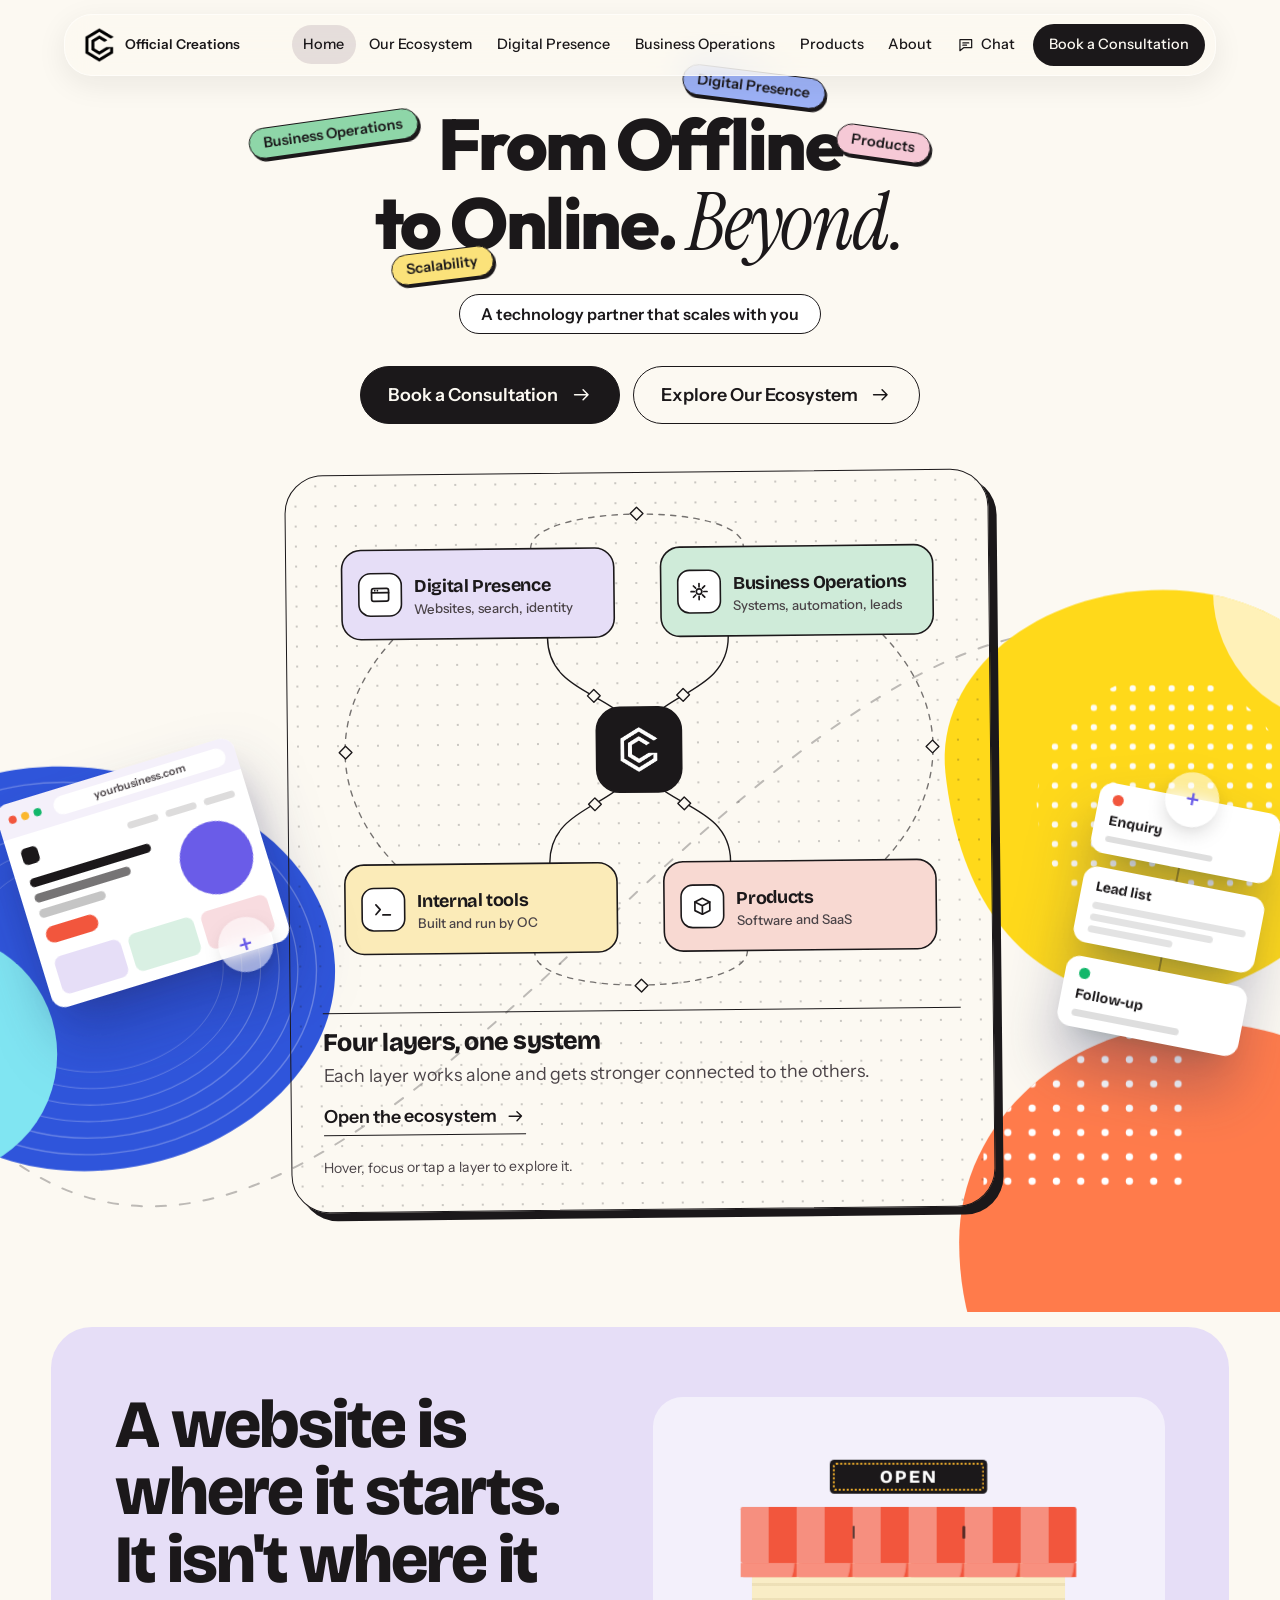
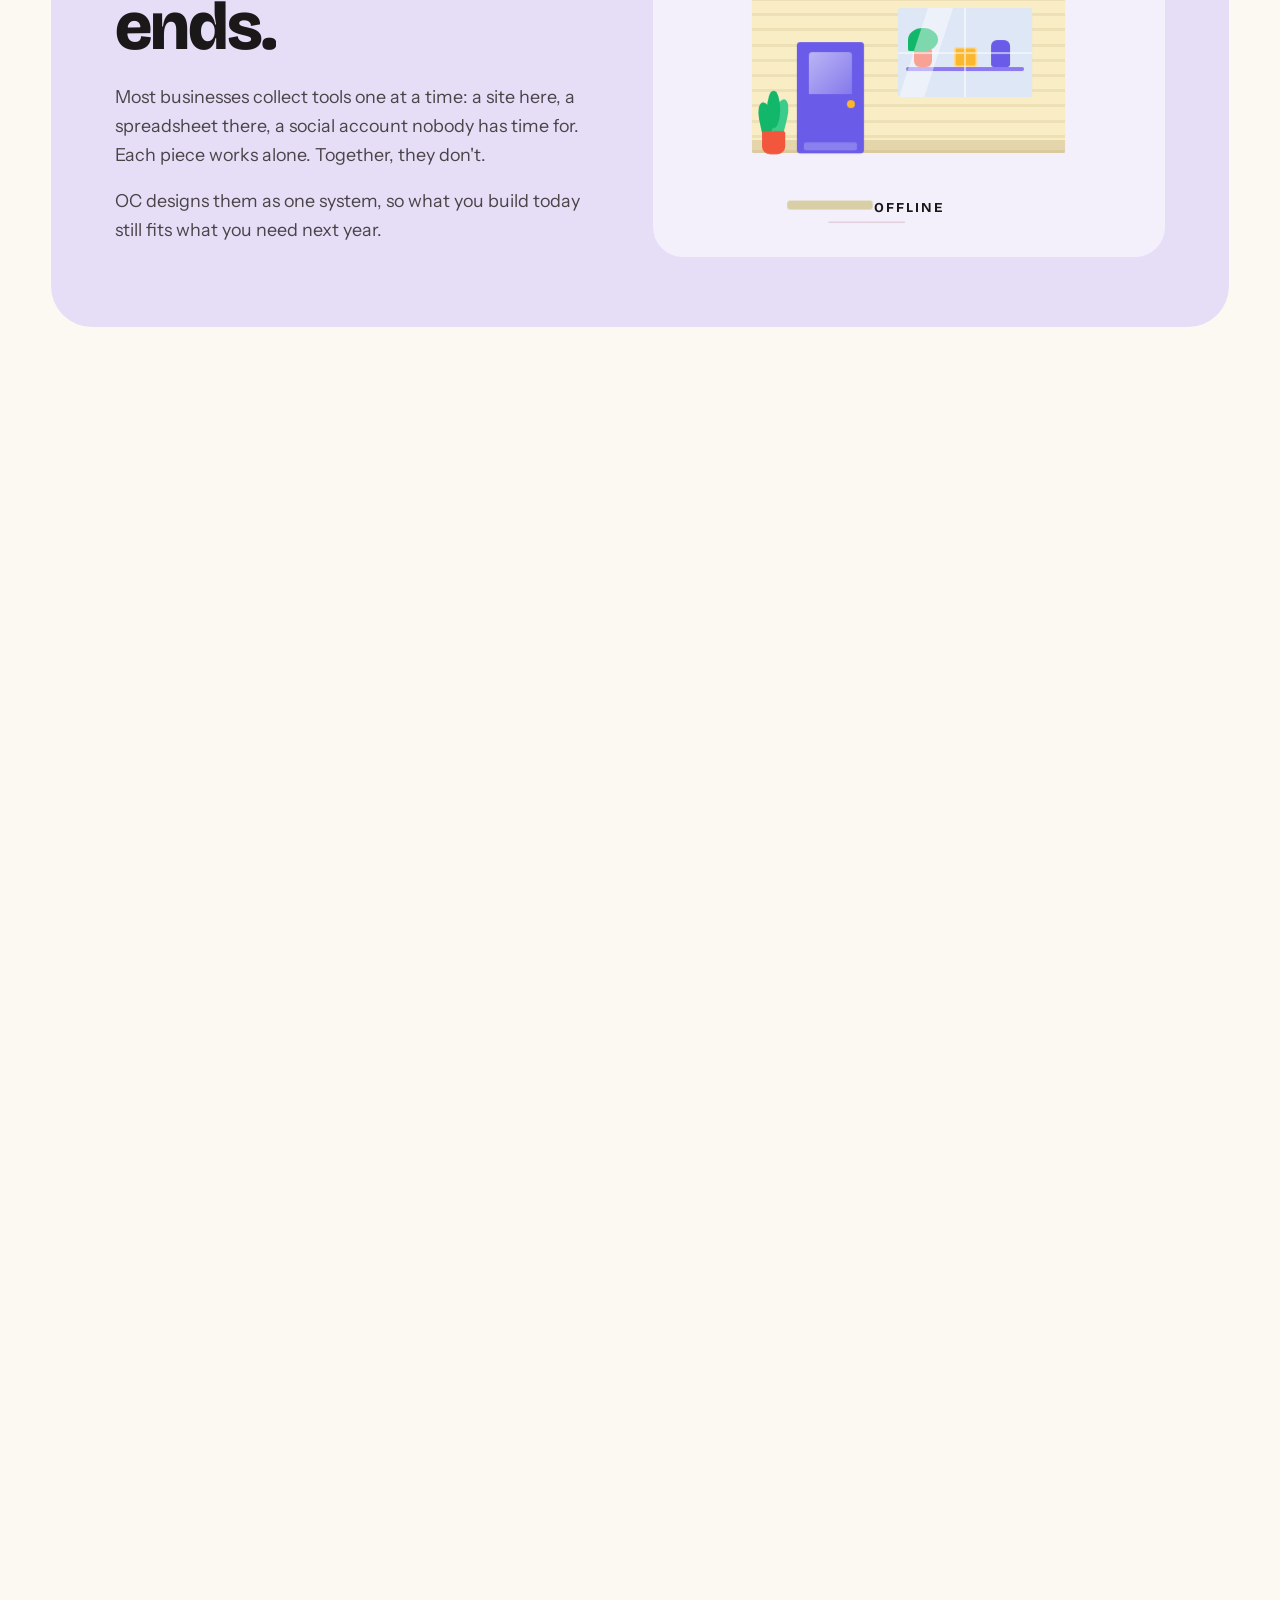
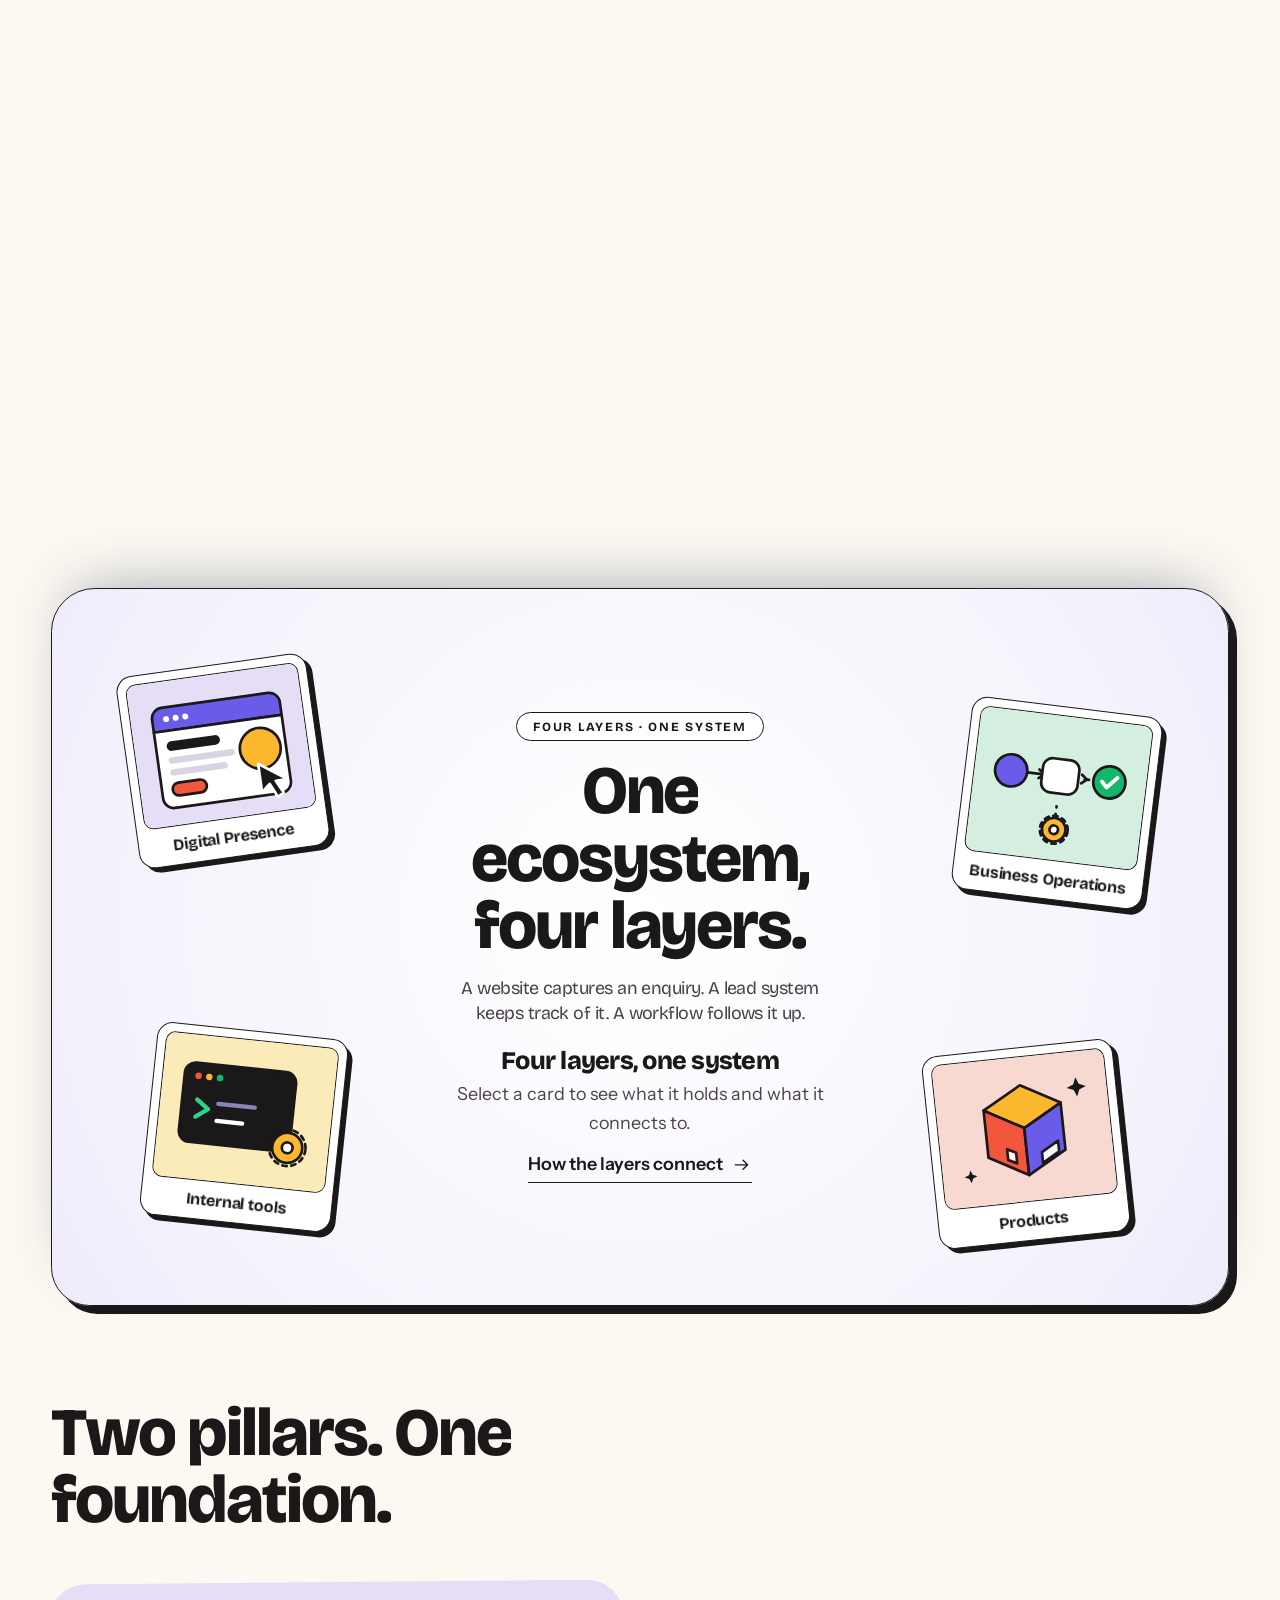
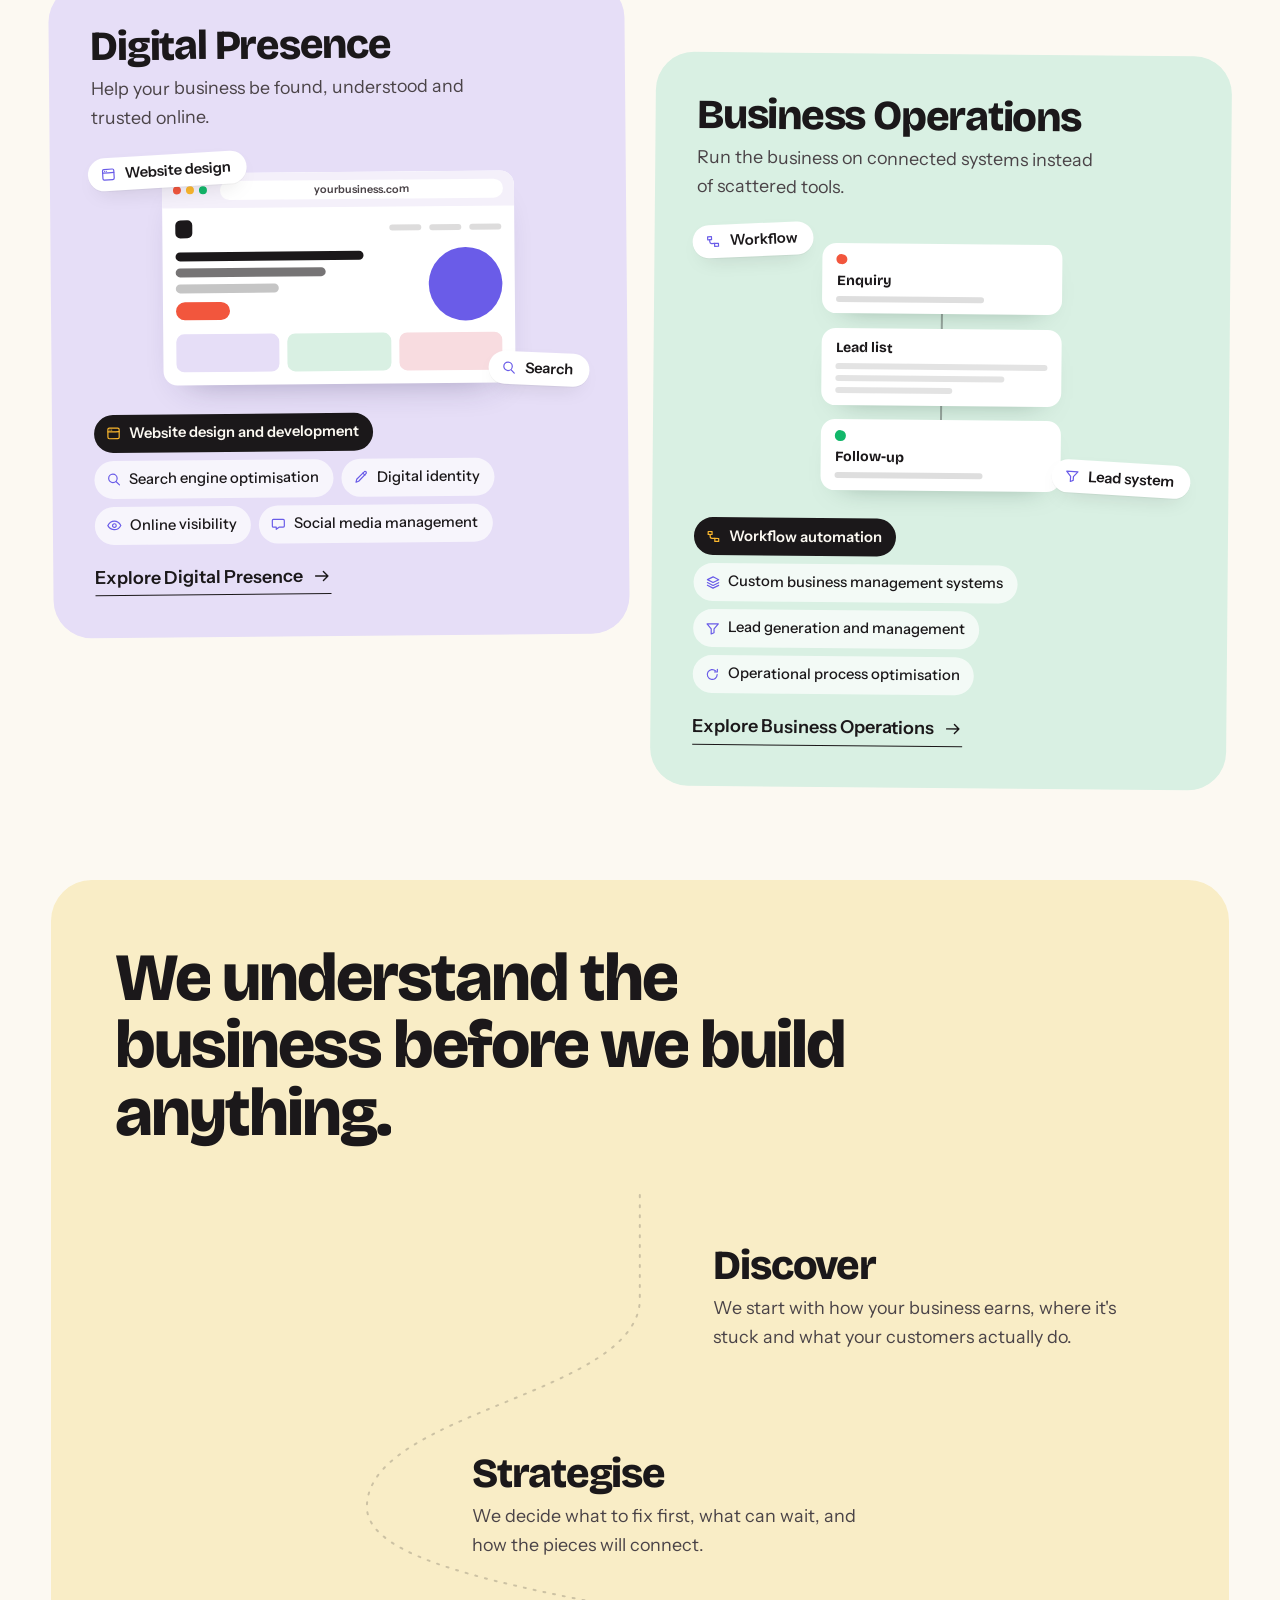
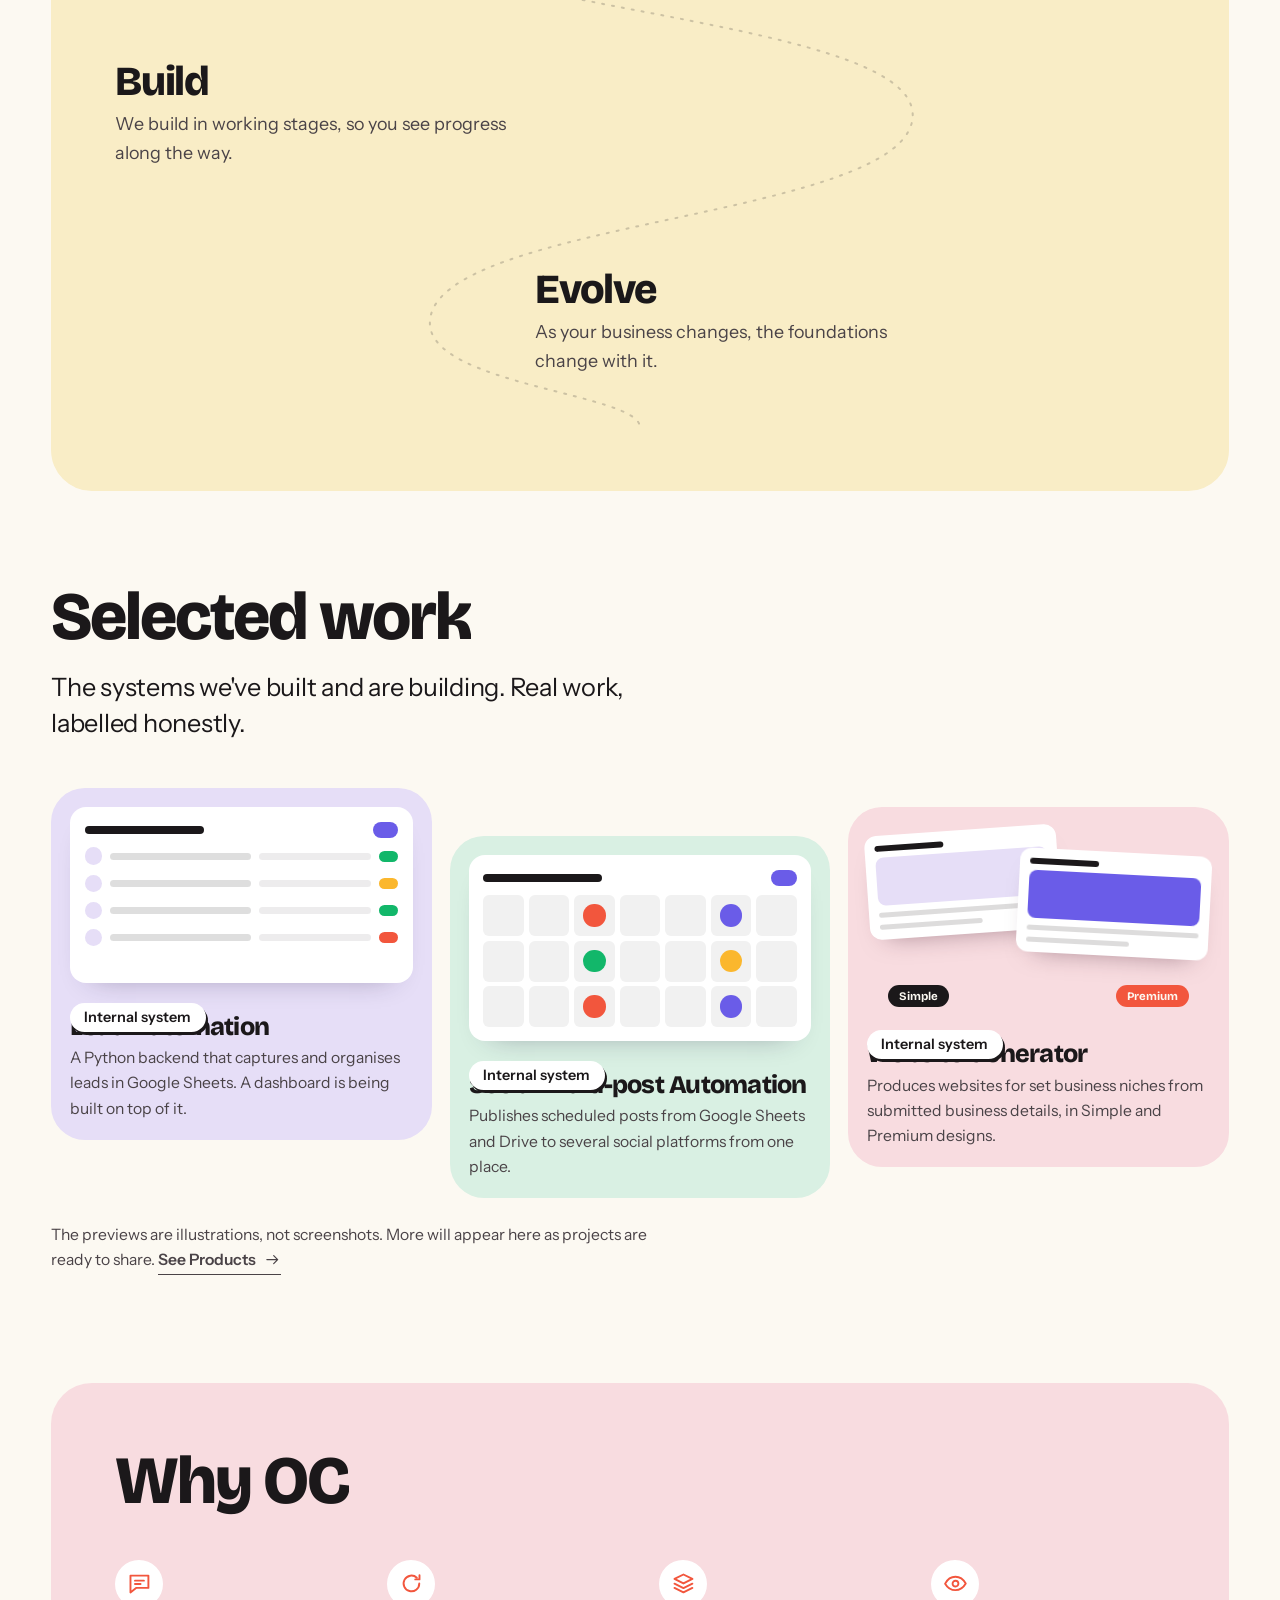
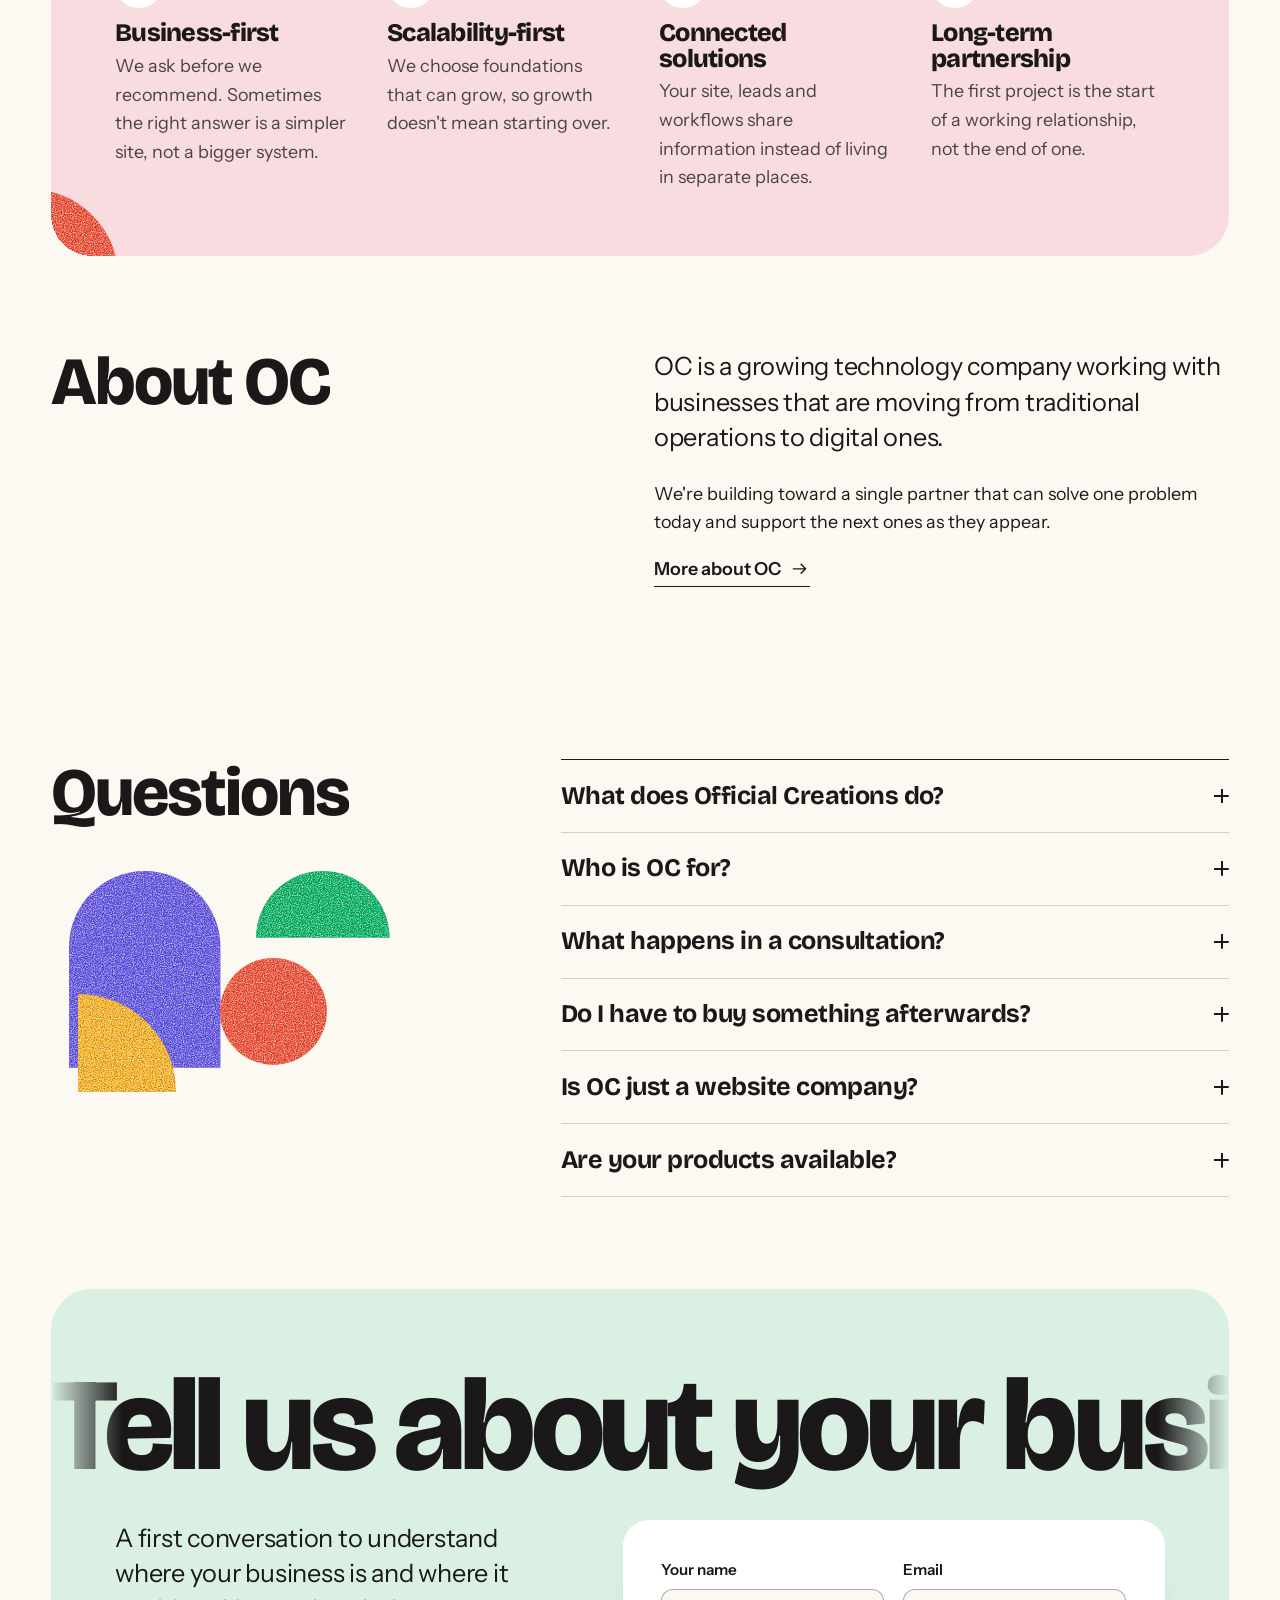
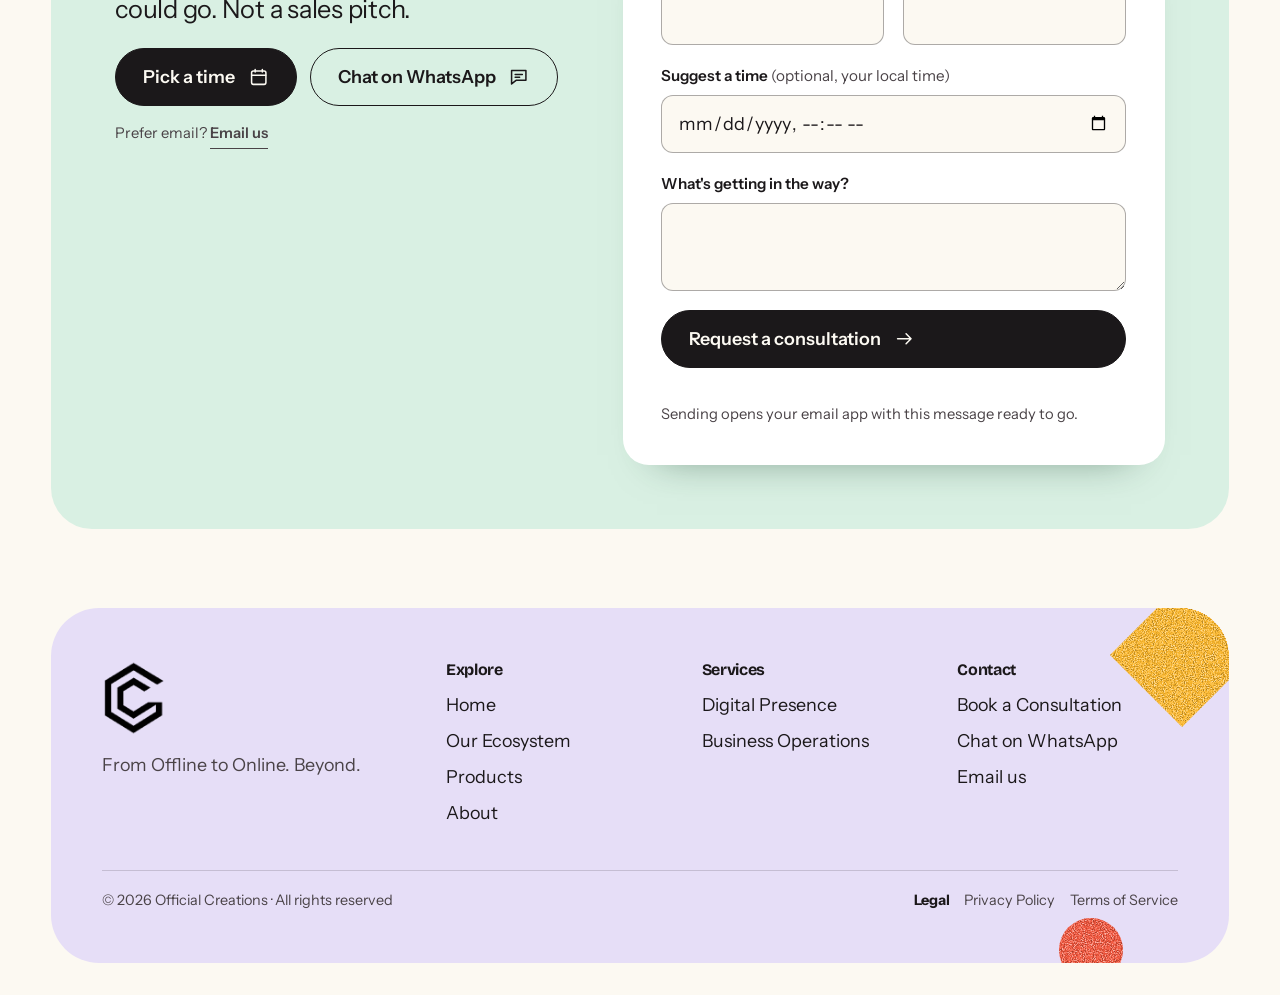
==== commit 7360d5ab: "homepage imp v1" ====
--- a/index.html
+++ b/index.html
@@ -55,9 +55,9 @@
 <section class="h-hero">
   <div class="h-shapes" aria-hidden="true"><svg class="dash" viewBox="0 0 100 100" preserveAspectRatio="none" aria-hidden="true"><path d="M-4 84C14 104 34 82 52 66S88 38 104 60" vector-effect="non-scaling-stroke"/></svg><div class="par b-blue" data-par="0.06"><svg class="blob" viewBox="0 0 400 400" aria-hidden="true"><defs><clipPath id="cb"><path d="M20 120C60 40 190 20 300 80C390 130 410 230 340 300C270 370 150 380 80 330C10 280 -20 190 20 120Z"/></clipPath></defs><g><path d="M20 120C60 40 190 20 300 80C390 130 410 230 340 300C270 370 150 380 80 330C10 280 -20 190 20 120Z" fill="#2F55DB"/><g clip-path="url(#cb)"><path d="M20 120C60 40 190 20 300 80C390 130 410 230 340 300C270 370 150 380 80 330C10 280 -20 190 20 120Z" transform="translate(200 200) scale(0.92) translate(-200 -200)" fill="none" stroke="#fff" stroke-opacity=".28" stroke-width="1.2"/><path d="M20 120C60 40 190 20 300 80C390 130 410 230 340 300C270 370 150 380 80 330C10 280 -20 190 20 120Z" transform="translate(200 200) scale(0.84) translate(-200 -200)" fill="none" stroke="#fff" stroke-opacity=".28" stroke-width="1.2"/><path d="M20 120C60 40 190 20 300 80C390 130 410 230 340 300C270 370 150 380 80 330C10 280 -20 190 20 120Z" transform="translate(200 200) scale(0.76) translate(-200 -200)" fill="none" stroke="#fff" stroke-opacity=".28" stroke-width="1.2"/><path d="M20 120C60 40 190 20 300 80C390 130 410 230 340 300C270 370 150 380 80 330C10 280 -20 190 20 120Z" transform="translate(200 200) scale(0.68) translate(-200 -200)" fill="none" stroke="#fff" stroke-opacity=".28" stroke-width="1.2"/><path d="M20 120C60 40 190 20 300 80C390 130 410 230 340 300C270 370 150 380 80 330C10 280 -20 190 20 120Z" transform="translate(200 200) scale(0.6) translate(-200 -200)" fill="none" stroke="#fff" stroke-opacity=".28" stroke-width="1.2"/><path d="M20 120C60 40 190 20 300 80C390 130 410 230 340 300C270 370 150 380 80 330C10 280 -20 190 20 120Z" transform="translate(200 200) scale(0.52) translate(-200 -200)" fill="none" stroke="#fff" stroke-opacity=".28" stroke-width="1.2"/><circle cx="70" cy="270" r="95" fill="#80E5F2"/></g></g></svg></div><div class="par b-yellow" data-par="0.1"><svg class="blob" viewBox="0 0 400 400" aria-hidden="true"><defs><clipPath id="cy"><path d="M30 190C20 100 120 30 230 40C330 50 400 130 380 230C360 330 260 390 160 370C80 350 40 280 30 190Z"/></clipPath><pattern id="dy" width="16" height="16" patternUnits="userSpaceOnUse"><circle cx="8" cy="8" r="2.6" fill="#fff"/></pattern></defs><g><path d="M30 190C20 100 120 30 230 40C330 50 400 130 380 230C360 330 260 390 160 370C80 350 40 280 30 190Z" fill="#FFD91A"/><g clip-path="url(#cy)"><circle cx="360" cy="40" r="110" fill="#FFF1B8"/><circle cx="210" cy="215" r="105" fill="url(#dy)" opacity=".95"/></g></g></svg></div><div class="par b-orange" data-par="0.05"><svg class="blob" viewBox="0 0 400 400" aria-hidden="true"><defs><clipPath id="co"><path d="M10 200C10 100 100 20 210 20C320 20 400 100 400 210C400 330 300 400 190 400C90 400 10 320 10 200Z"/></clipPath><pattern id="do" width="20" height="20" patternUnits="userSpaceOnUse"><circle cx="10" cy="10" r="3" fill="#fff"/></pattern></defs><g><path d="M10 200C10 100 100 20 210 20C320 20 400 100 400 210C400 330 300 400 190 400C90 400 10 320 10 200Z" fill="#FF7B4B"/><g clip-path="url(#co)"><rect x="30" y="30" width="170" height="130" fill="url(#do)"/></g></g></svg></div></div>
   <div class="wrap h-in">
-    <h1><span class="ln"><span>From Offline</span></span><span class="ln"><span>to Online.</span></span><span class="ln"><span>Beyond.</span></span></h1>
-    <p class="h-pill">The OC ecosystem</p>
-    <p class="lede">Official Creations builds the digital and operational foundations that help businesses move online, run better and keep scaling.</p>
+    <div class="h-title"><h1 aria-label="From Offline to Online. Beyond."><span class="ln"><span>From Offline</span></span><span class="ln"><span>to Online. <span class="by">Beyond.</span></span></span></h1>
+    <span class="tags" aria-hidden="true"><i class="tag t1" style="--i:0">Digital Presence</i><i class="tag t2" style="--i:1">Business Operations</i><i class="tag t3" style="--i:2">Products</i><i class="tag t4" style="--i:3">Scalability</i></span></div>
+    <p class="h-pill">A technology partner that scales with you</p>
     <div class="cta-row"><a class="btn" href="book.html" data-book><span>Book a Consultation</span><svg class="ico" aria-hidden="true"><use href="#i-arrow"/></svg></a><a class="btn ghost" href="ecosystem.html"><span>Explore Our Ecosystem</span><svg class="ico" aria-hidden="true"><use href="#i-arrow"/></svg></a></div>
     <div class="h-stage">
       <div class="dev d-left"><div class="mb">
--- a/assets/css/home.css
+++ b/assets/css/home.css
@@ -336,3 +336,49 @@
   .cnode:nth-of-type(1) { left: 1%; top: 2%; --r: -8deg; } .cnode:nth-of-type(2) { right: 1%; top: 9%; --r: 7deg; }
   .cnode:nth-of-type(3) { right: 4%; bottom: 0; --r: -6deg; } .cnode:nth-of-type(4) { left: 3%; bottom: 3%; --r: 6deg; }
 }
+
+/* v13: tilted tags over the headline */
+.h-title { position: relative; display: inline-block; max-width: 100%; }
+.tags { position: absolute; inset: 0; pointer-events: none; }
+.tag { position: absolute; display: block; font: 600 clamp(.62rem, .5rem + .5vw, .98rem)/1 var(--f-body); font-style: normal; letter-spacing: 0; white-space: nowrap; color: var(--ink); padding: .5em 1em; border: 1.5px solid var(--ink); border-radius: 99px; box-shadow: 2px 3px 0 var(--ink); opacity: 0; transform: rotate(var(--r)) scale(.5); animation: tagin .6s var(--ease) forwards; animation-delay: calc(.95s + var(--i) * .12s); }
+.tag.t1 { --r: 7deg; left: 70%; top: -9%; background: #9DB2F7; }
+.tag.t2 { --r: -8deg; left: -34%; top: 40%; background: #8ED6A8; }
+.tag.t3 { --r: 8deg; left: 82%; top: 58%; background: #F6C9D6; }
+.tag.t4 { --r: -7deg; left: 68%; top: 88%; background: #FBE27A; }
+@keyframes tagin { to { opacity: 1; transform: rotate(var(--r)) scale(1); } }
+@media (max-width: 560px) { .tag.t1 { left: 62%; top: -12%; } .tag.t2 { left: -26%; top: 40%; } .tag.t3 { left: 76%; top: 58%; } .tag.t4 { left: 62%; top: 88%; } }
+@media (max-width: 560px) {
+  .h-hero { padding-top: 7.6rem; }
+  .tag { font-size: .58rem; box-shadow: 1.5px 2px 0 var(--ink); }
+  .tag.t1 { left: 66%; top: -16%; } .tag.t2 { left: -40%; top: 42%; } .tag.t3 { left: 74%; top: 60%; } .tag.t4 { left: 60%; top: 90%; }
+}
+
+/* v19: hero line fits two lines on desktop */
+.h-hero .lede { max-width: 50ch; }
+
+/* v14: two-line headline, "Beyond." runs on after "to Online." */
+.h-hero h1 .by { font-family: "Instrument Serif", "Playfair Display", Georgia, serif; font-style: italic; font-weight: 400; letter-spacing: -.02em; font-size: 1.12em; line-height: .9; }
+.tag.t1 { left: 64%; top: -20%; }
+.tag.t2 { left: -26%; top: 4%; }
+.tag.t3 { left: 80%; top: 70%; }
+.tag.t4 { left: 10%; top: 92%; }
+@media (max-width: 560px) {
+  .tag.t1 { left: 62%; top: -26%; } .tag.t2 { left: -26%; top: 2%; } .tag.t3 { left: 72%; top: 74%; } .tag.t4 { left: 6%; top: 96%; }
+}
+.h-hero .lede { text-wrap: balance; }
+.h-hero .h-pill { margin-top: clamp(1.7rem, 3vw, 2.2rem); }
+.tag.t1 { left: 58%; top: -24%; }
+.tag.t2 { left: -24%; top: 6%; }
+.tag.t3 { left: 87%; top: 12%; }
+.tag.t4 { left: 3%; top: 90%; }
+@media (max-width: 560px) {
+  .tag.t1 { left: 60%; top: -34%; } .tag.t2 { left: -6%; top: -34%; } .tag.t3 { left: 84%; top: 8%; } .tag.t4 { left: -2%; top: 90%; }
+  .h-hero { padding-top: 8.2rem; }
+}
+
+/* v15: quieter eyebrow label */
+.h-hero .h-pill { display: inline-block; margin-top: clamp(1.3rem, 2.4vw, 1.8rem); padding: .45rem 1.1rem; border-radius: 99px; background: #fff; border: 1.5px solid var(--ink); color: var(--ink); font: 600 clamp(.7rem, .64rem + .25vw, .82rem) var(--f-body); letter-spacing: .08em; text-transform: uppercase; }
+
+/* v16: label is the only line under the headline */
+.h-hero .h-pill { text-transform: none; letter-spacing: 0; font: 600 clamp(.85rem, .78rem + .3vw, 1rem) var(--f-body); padding: .55rem 1.3rem; }
+.h-hero .h-pill + .cta-row { margin-top: clamp(1.4rem, 2.6vw, 2rem); }
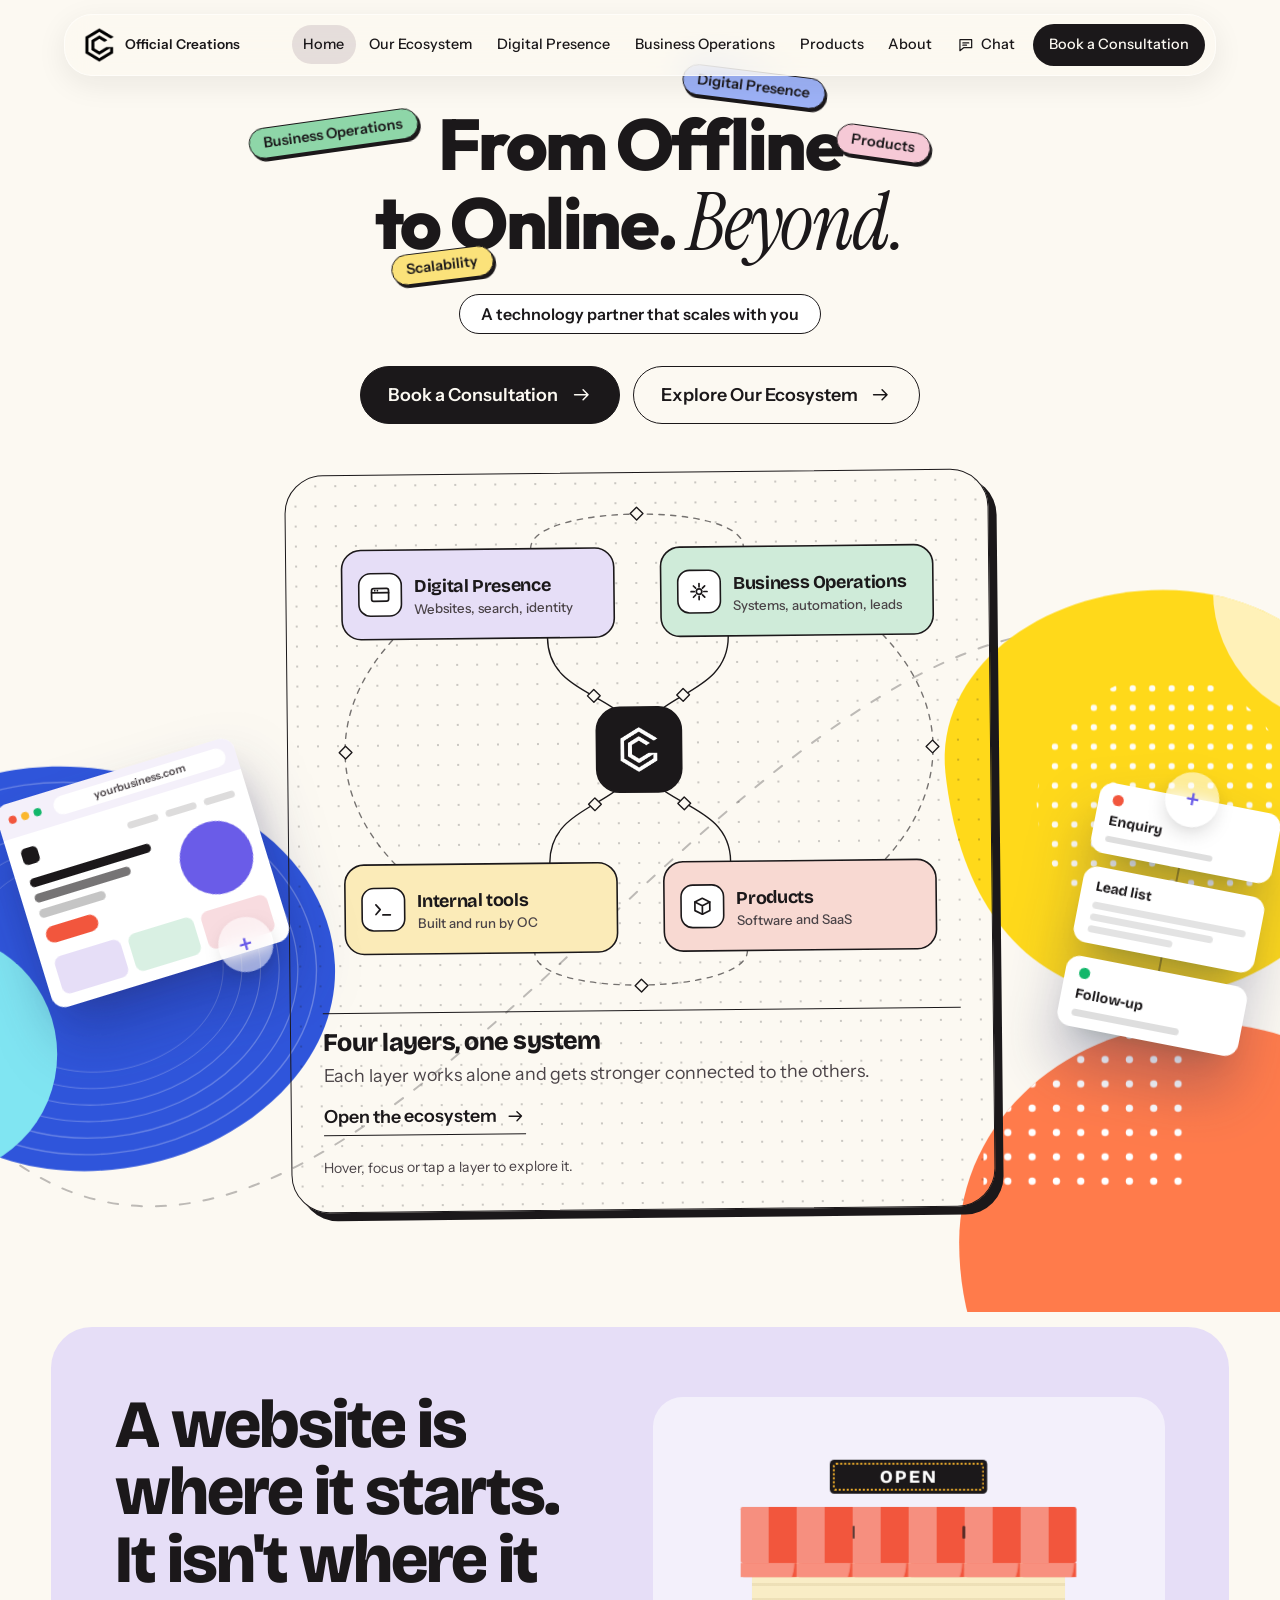
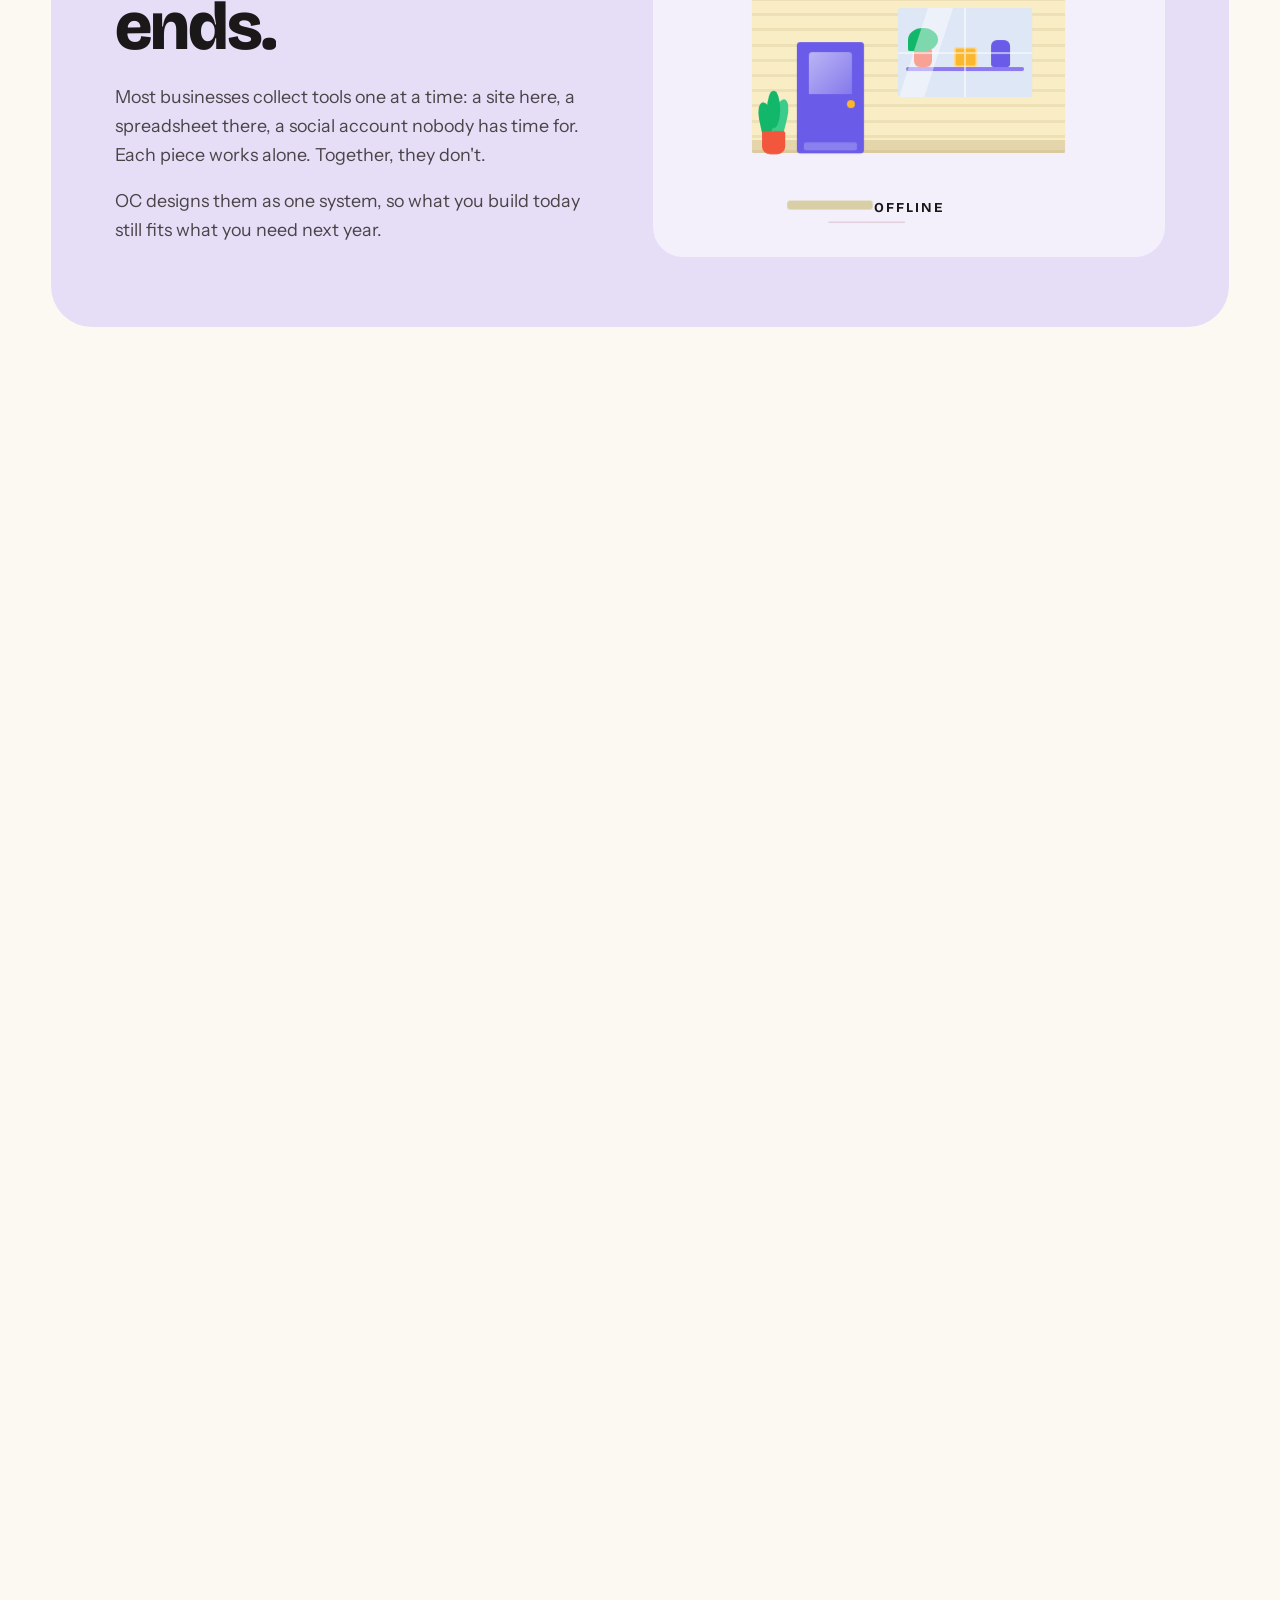
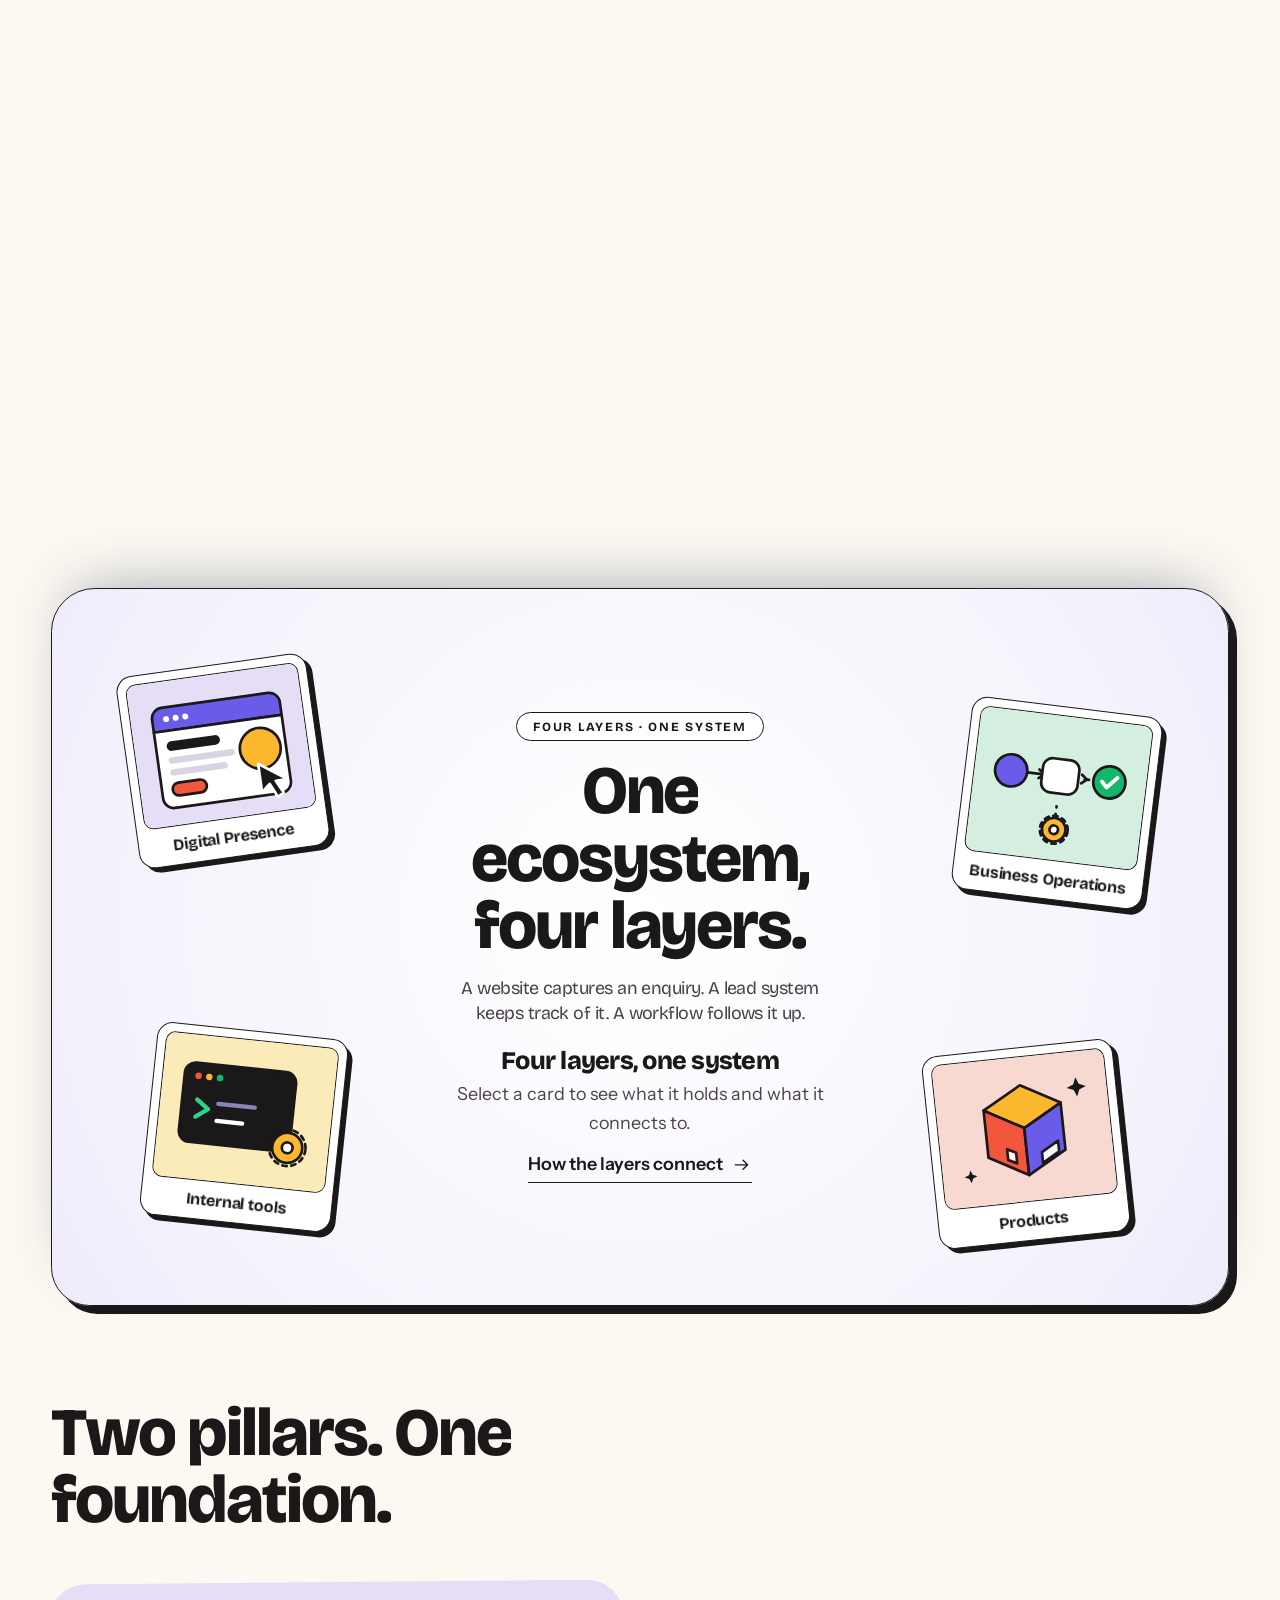
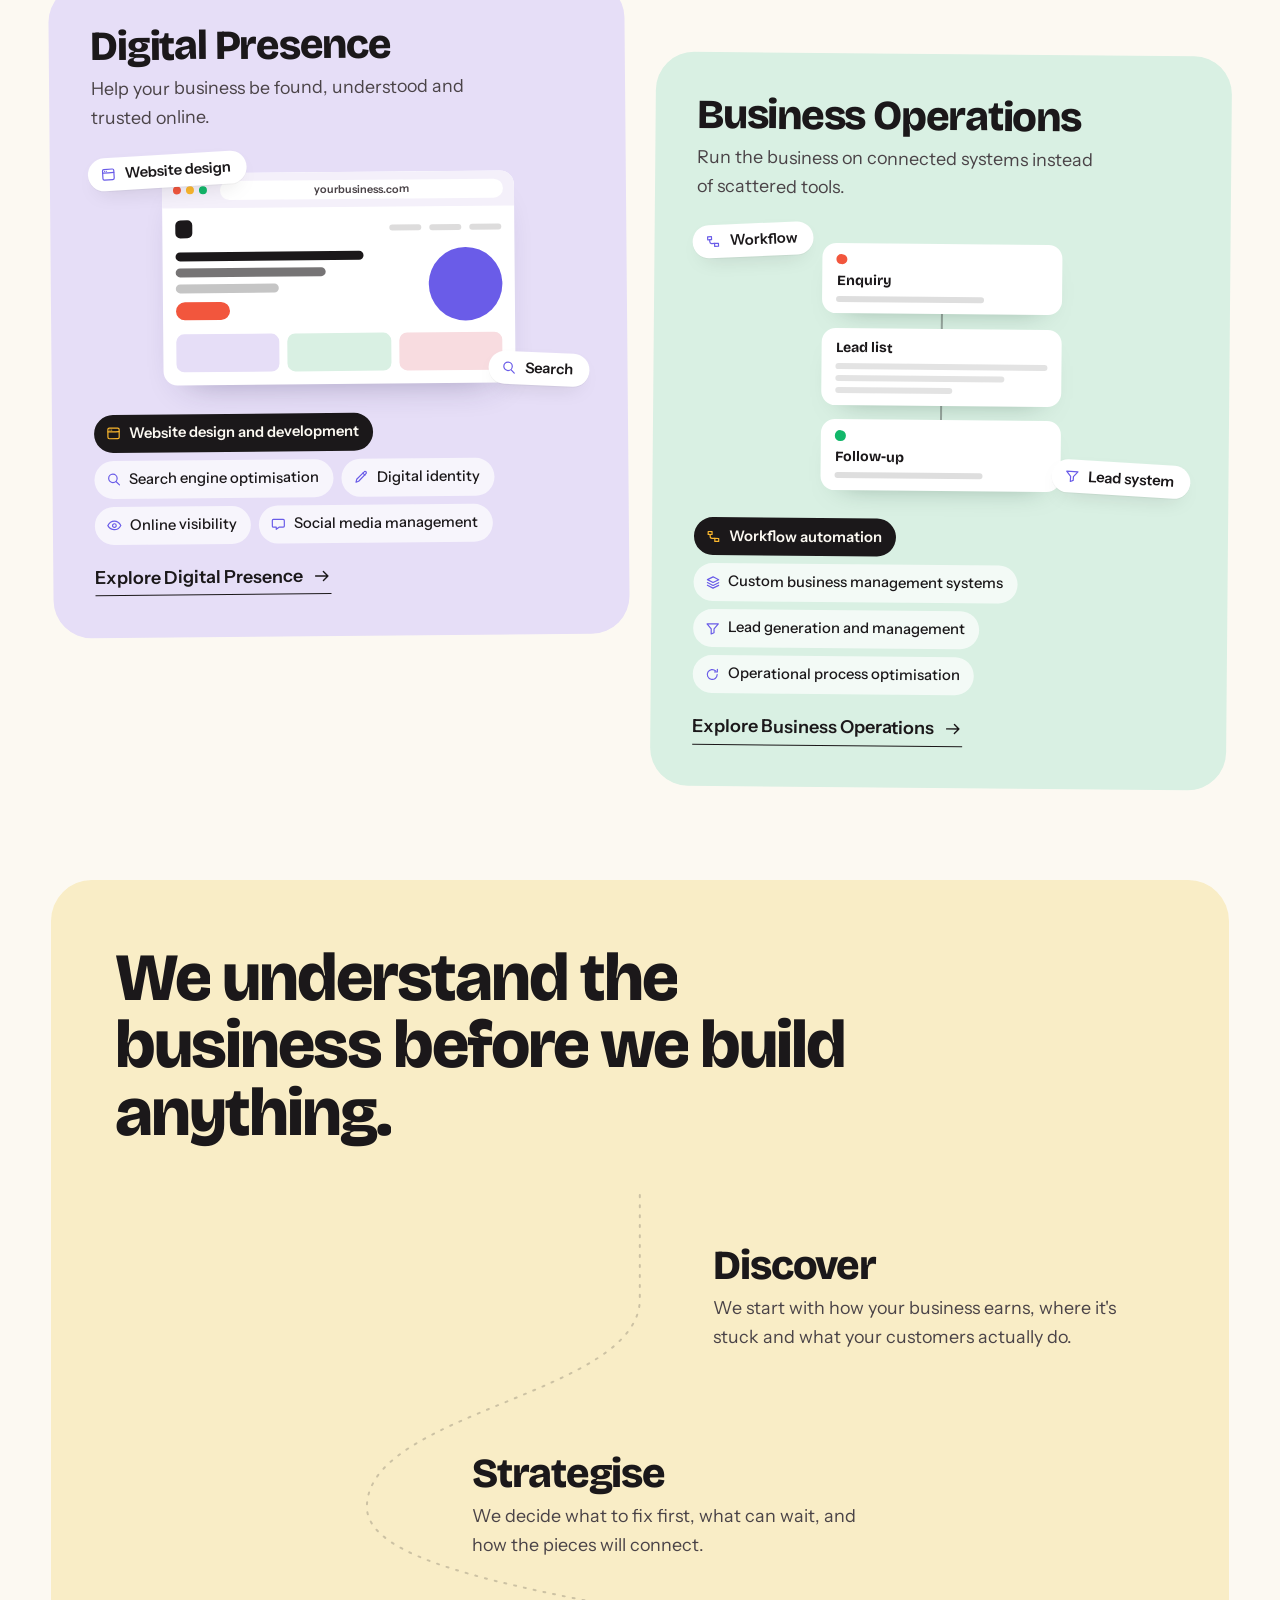
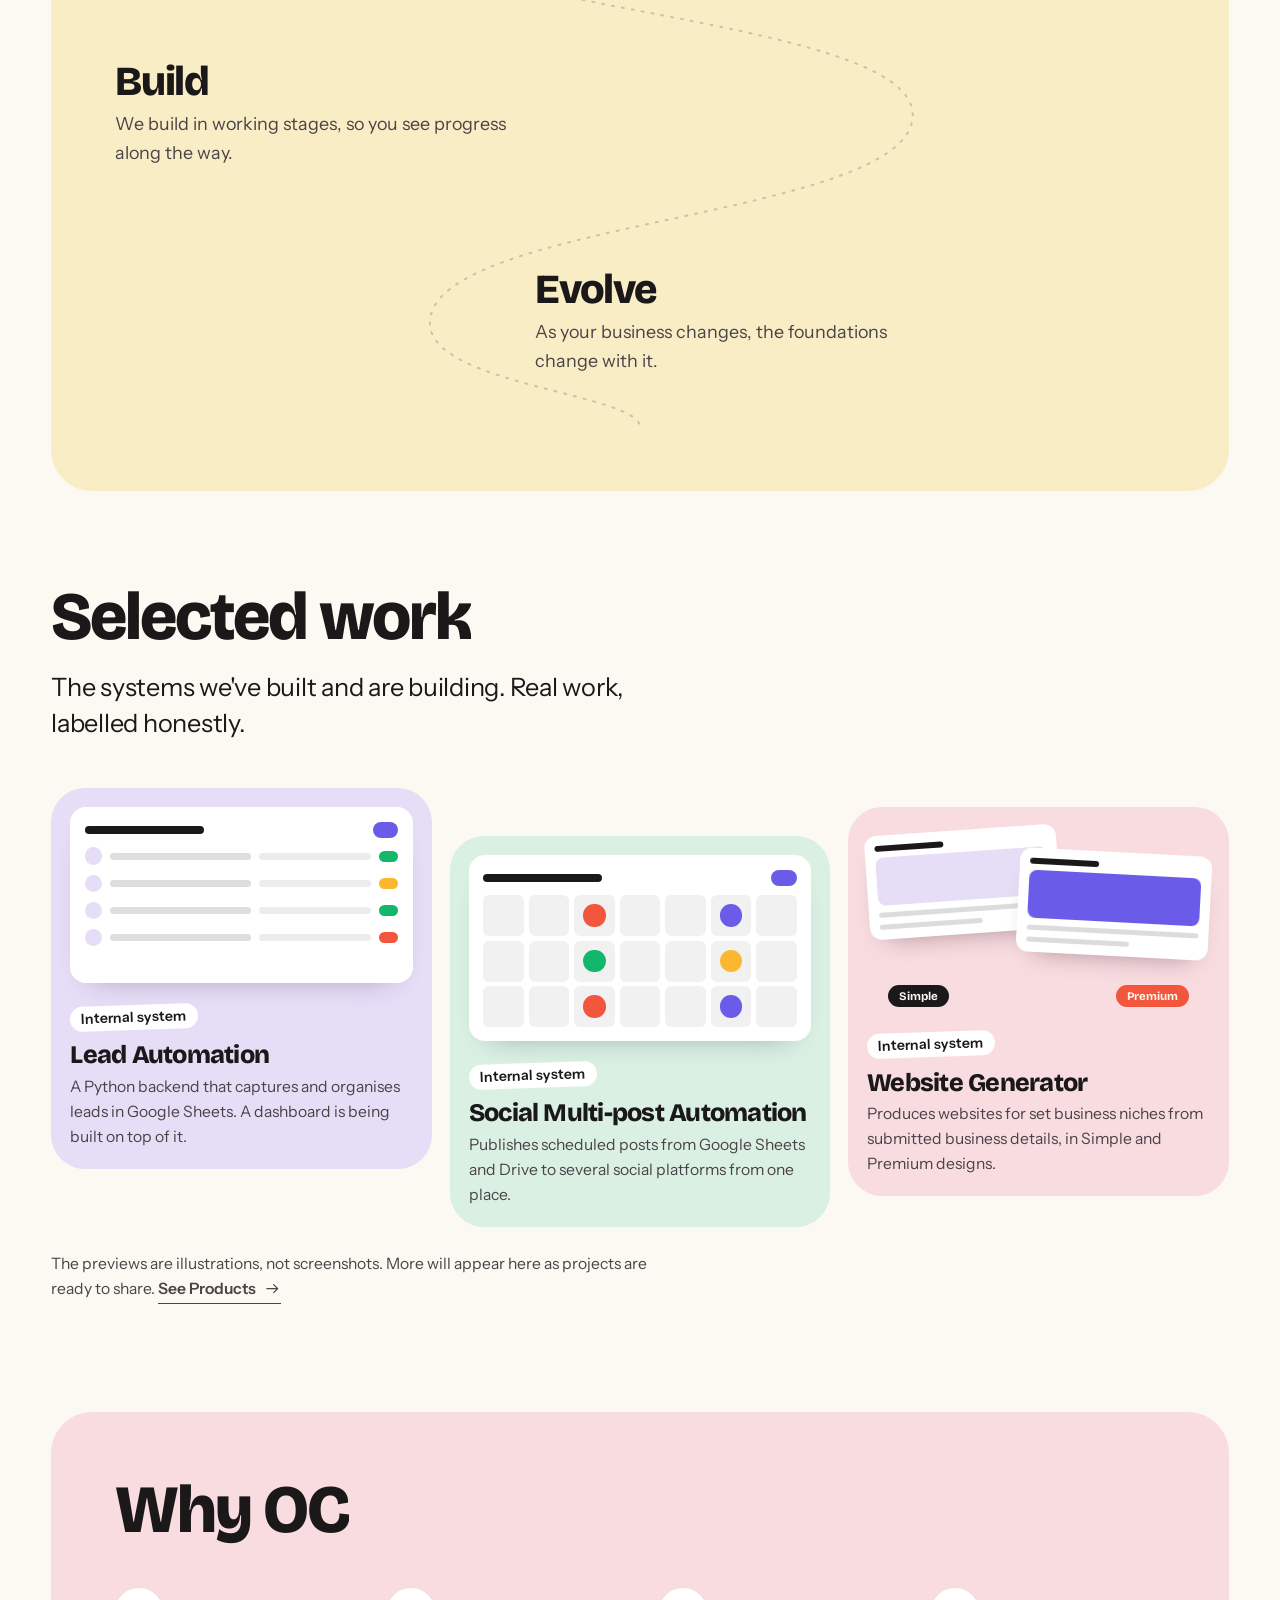
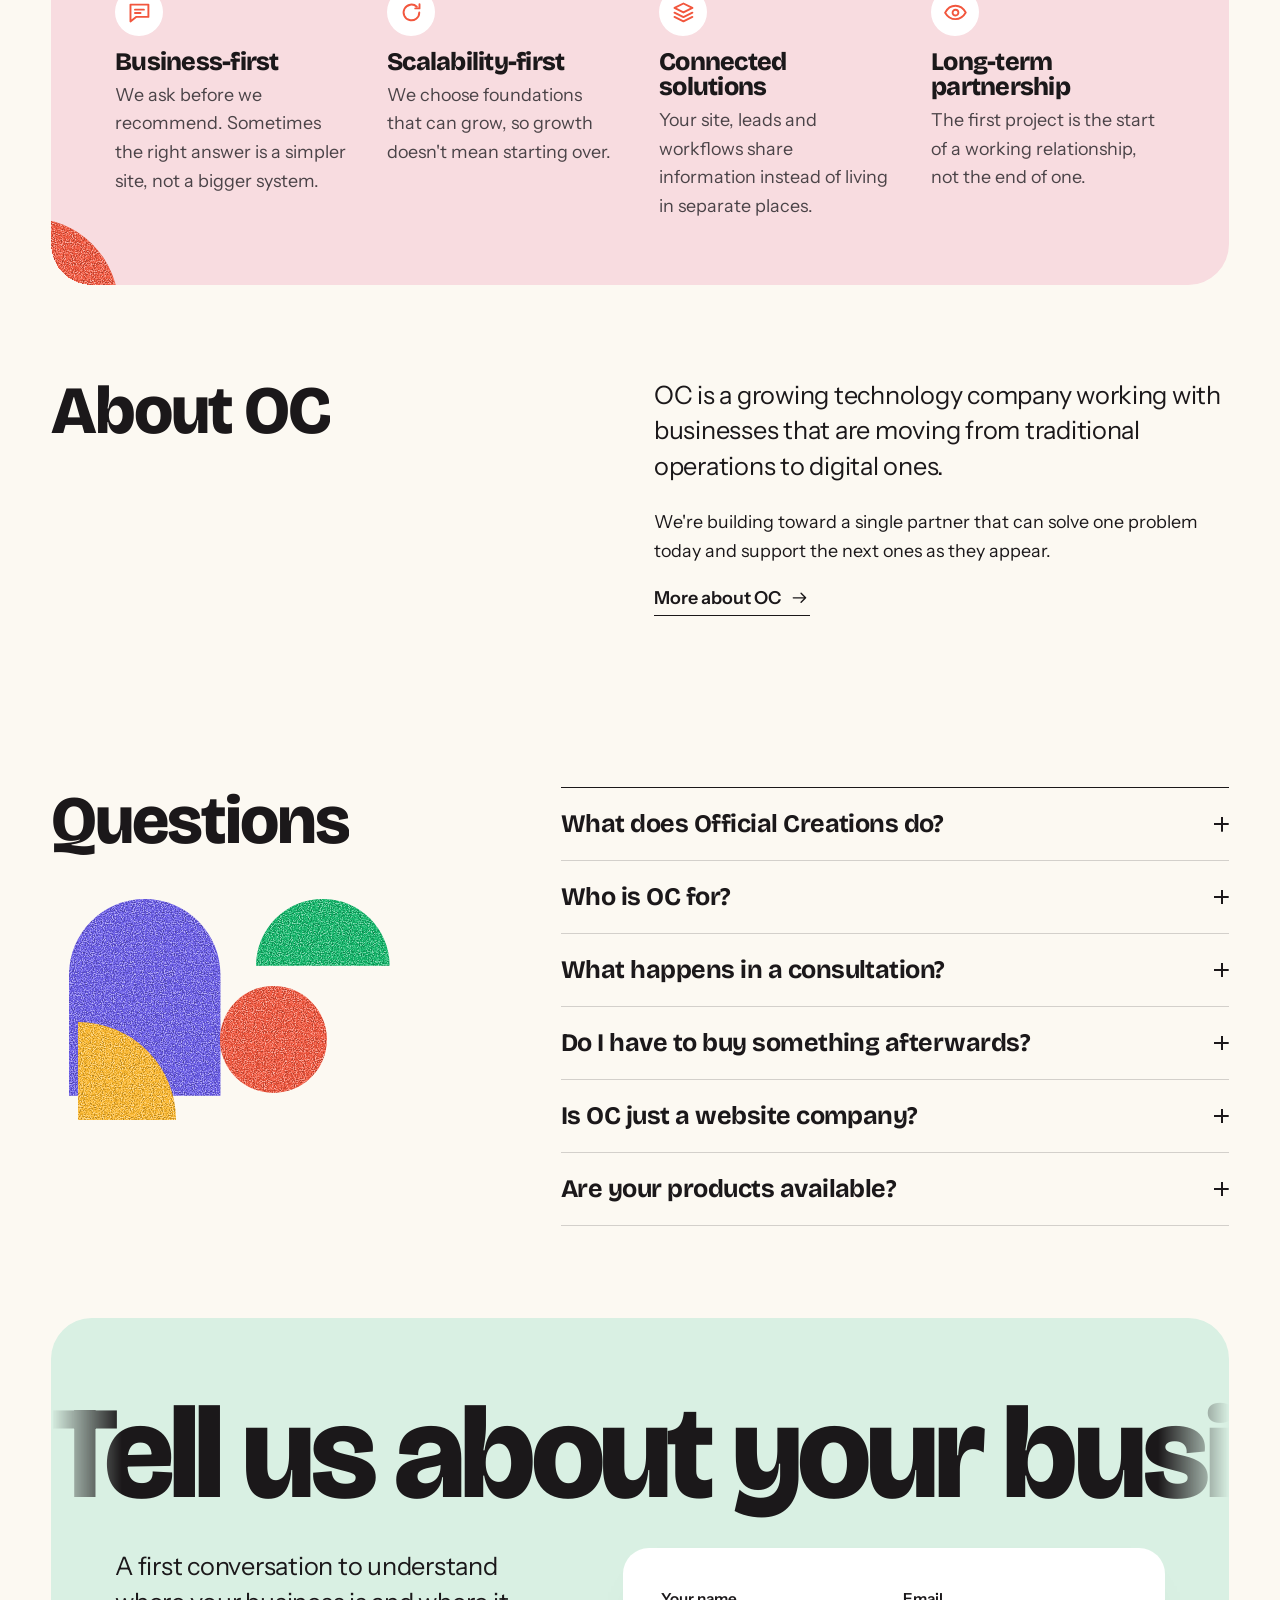
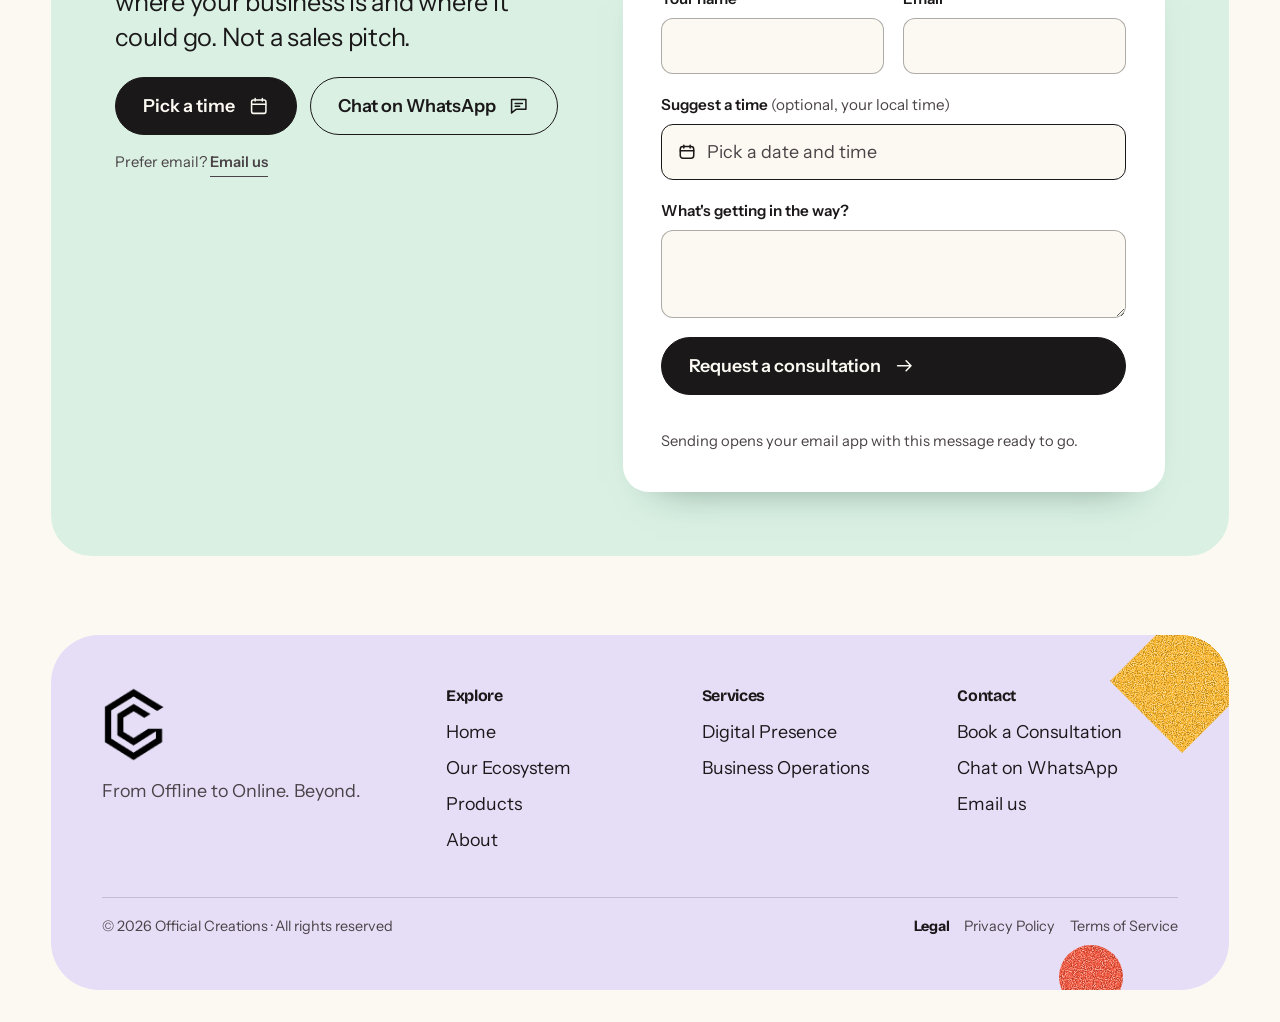
==== commit c4dfff21: "todays last commit" ====
--- a/index.html
+++ b/index.html
@@ -56,7 +56,7 @@
   <div class="h-shapes" aria-hidden="true"><svg class="dash" viewBox="0 0 100 100" preserveAspectRatio="none" aria-hidden="true"><path d="M-4 84C14 104 34 82 52 66S88 38 104 60" vector-effect="non-scaling-stroke"/></svg><div class="par b-blue" data-par="0.06"><svg class="blob" viewBox="0 0 400 400" aria-hidden="true"><defs><clipPath id="cb"><path d="M20 120C60 40 190 20 300 80C390 130 410 230 340 300C270 370 150 380 80 330C10 280 -20 190 20 120Z"/></clipPath></defs><g><path d="M20 120C60 40 190 20 300 80C390 130 410 230 340 300C270 370 150 380 80 330C10 280 -20 190 20 120Z" fill="#2F55DB"/><g clip-path="url(#cb)"><path d="M20 120C60 40 190 20 300 80C390 130 410 230 340 300C270 370 150 380 80 330C10 280 -20 190 20 120Z" transform="translate(200 200) scale(0.92) translate(-200 -200)" fill="none" stroke="#fff" stroke-opacity=".28" stroke-width="1.2"/><path d="M20 120C60 40 190 20 300 80C390 130 410 230 340 300C270 370 150 380 80 330C10 280 -20 190 20 120Z" transform="translate(200 200) scale(0.84) translate(-200 -200)" fill="none" stroke="#fff" stroke-opacity=".28" stroke-width="1.2"/><path d="M20 120C60 40 190 20 300 80C390 130 410 230 340 300C270 370 150 380 80 330C10 280 -20 190 20 120Z" transform="translate(200 200) scale(0.76) translate(-200 -200)" fill="none" stroke="#fff" stroke-opacity=".28" stroke-width="1.2"/><path d="M20 120C60 40 190 20 300 80C390 130 410 230 340 300C270 370 150 380 80 330C10 280 -20 190 20 120Z" transform="translate(200 200) scale(0.68) translate(-200 -200)" fill="none" stroke="#fff" stroke-opacity=".28" stroke-width="1.2"/><path d="M20 120C60 40 190 20 300 80C390 130 410 230 340 300C270 370 150 380 80 330C10 280 -20 190 20 120Z" transform="translate(200 200) scale(0.6) translate(-200 -200)" fill="none" stroke="#fff" stroke-opacity=".28" stroke-width="1.2"/><path d="M20 120C60 40 190 20 300 80C390 130 410 230 340 300C270 370 150 380 80 330C10 280 -20 190 20 120Z" transform="translate(200 200) scale(0.52) translate(-200 -200)" fill="none" stroke="#fff" stroke-opacity=".28" stroke-width="1.2"/><circle cx="70" cy="270" r="95" fill="#80E5F2"/></g></g></svg></div><div class="par b-yellow" data-par="0.1"><svg class="blob" viewBox="0 0 400 400" aria-hidden="true"><defs><clipPath id="cy"><path d="M30 190C20 100 120 30 230 40C330 50 400 130 380 230C360 330 260 390 160 370C80 350 40 280 30 190Z"/></clipPath><pattern id="dy" width="16" height="16" patternUnits="userSpaceOnUse"><circle cx="8" cy="8" r="2.6" fill="#fff"/></pattern></defs><g><path d="M30 190C20 100 120 30 230 40C330 50 400 130 380 230C360 330 260 390 160 370C80 350 40 280 30 190Z" fill="#FFD91A"/><g clip-path="url(#cy)"><circle cx="360" cy="40" r="110" fill="#FFF1B8"/><circle cx="210" cy="215" r="105" fill="url(#dy)" opacity=".95"/></g></g></svg></div><div class="par b-orange" data-par="0.05"><svg class="blob" viewBox="0 0 400 400" aria-hidden="true"><defs><clipPath id="co"><path d="M10 200C10 100 100 20 210 20C320 20 400 100 400 210C400 330 300 400 190 400C90 400 10 320 10 200Z"/></clipPath><pattern id="do" width="20" height="20" patternUnits="userSpaceOnUse"><circle cx="10" cy="10" r="3" fill="#fff"/></pattern></defs><g><path d="M10 200C10 100 100 20 210 20C320 20 400 100 400 210C400 330 300 400 190 400C90 400 10 320 10 200Z" fill="#FF7B4B"/><g clip-path="url(#co)"><rect x="30" y="30" width="170" height="130" fill="url(#do)"/></g></g></svg></div></div>
   <div class="wrap h-in">
     <div class="h-title"><h1 aria-label="From Offline to Online. Beyond."><span class="ln"><span>From Offline</span></span><span class="ln"><span>to Online. <span class="by">Beyond.</span></span></span></h1>
-    <span class="tags" aria-hidden="true"><i class="tag t1" style="--i:0">Digital Presence</i><i class="tag t2" style="--i:1">Business Operations</i><i class="tag t3" style="--i:2">Products</i><i class="tag t4" style="--i:3">Scalability</i></span></div>
+    <span class="tags" aria-hidden="true"><i class="htag t1" style="--i:0">Digital Presence</i><i class="htag t2" style="--i:1">Business Operations</i><i class="htag t3" style="--i:2">Products</i><i class="htag t4" style="--i:3">Scalability</i></span></div>
     <p class="h-pill">A technology partner that scales with you</p>
     <div class="cta-row"><a class="btn" href="book.html" data-book><span>Book a Consultation</span><svg class="ico" aria-hidden="true"><use href="#i-arrow"/></svg></a><a class="btn ghost" href="ecosystem.html"><span>Explore Our Ecosystem</span><svg class="ico" aria-hidden="true"><use href="#i-arrow"/></svg></a></div>
     <div class="h-stage">
@@ -278,7 +278,7 @@
     <div class="sheet-quick"><a class="btn" href="https://calendar.app.google/PonRCgVgWVxbKvs17" target="_blank" rel="noopener"><span>Pick a time</span><svg class="ico" aria-hidden="true"><use href="#i-cal"/></svg></a><a class="btn ghost" href="https://wa.me/919711925052" target="_blank" rel="noopener"><span>Chat on WhatsApp</span><svg class="ico" aria-hidden="true"><use href="#i-chat"/></svg></a></div><p class="sheet-or">Or suggest a time and we will confirm by email.</p>
     <form class="consult" id="s-form" data-to="officialcreations.online@gmail.com,sarthakbishtunfiltered@gmail.com" data-public="officialcreations.online@gmail.com">
       <div class="field-row"><div class="field"><label for="s-name">Your name</label><input id="s-name" name="name" required autocomplete="name"></div><div class="field"><label for="s-email">Email</label><input id="s-email" name="email" type="email" required autocomplete="email"></div></div>
-      <div class="field"><label for="s-business">Business name</label><input id="s-business" name="business" required autocomplete="organization"></div><div class="field"><label for="s-site">Website or social page <span>(optional)</span></label><input id="s-site" name="site"></div><div class="field"><label for="s-interest">What are you looking for?</label><select id="s-interest" name="interest"><option>A website or better online presence</option><option>Better systems and automation</option><option>Both</option><option>Not sure yet</option></select></div>
+      <div class="field-row"><div class="field"><label for="s-business">Business name</label><input id="s-business" name="business" required autocomplete="organization"></div><div class="field"><label for="s-site">Website or social page <span>(optional)</span></label><input id="s-site" name="site"></div></div><div class="field"><label for="s-interest">What are you looking for?</label><select id="s-interest" name="interest"><option>A website or better online presence</option><option>Better systems and automation</option><option>Both</option><option>Not sure yet</option></select></div>
       <div class="field"><label for="s-suggest">Suggest a time <span>(optional, your local time)</span></label><input id="s-suggest" name="suggest" type="datetime-local"></div>
       <div class="field"><label for="s-challenge">What's getting in the way?</label><textarea id="s-challenge" name="challenge" required></textarea></div>
       <button class="btn" type="submit"><span>Request a consultation</span><svg class="ico" aria-hidden="true"><use href="#i-arrow"/></svg></button>
--- a/assets/css/oc.css
+++ b/assets/css/oc.css
@@ -423,3 +423,81 @@
 .legal-status { margin-top: 2.6rem; background: var(--butter); border-radius: 22px; padding: 1.4rem 1.6rem; max-width: 46rem; }
 .legal-status h2 { font-size: 1.1rem; margin: 0 0 .5rem; }
 .legal-status p { margin: 0; color: var(--ink-2); }
+
+
+/* v17: custom dropdown and date/time picker (native controls remain as the no-JS fallback) */
+.native-hidden { position: absolute; width: 1px; height: 1px; opacity: 0; pointer-events: none; overflow: hidden; }
+.cs, .cp { position: relative; }
+.cs-btn, .cp-btn { display: flex; align-items: center; justify-content: space-between; gap: .7rem; width: 100%; font: inherit; text-align: left; padding: .8rem 1rem; border: 1.5px solid var(--ink); border-radius: 12px; background: var(--cream); color: var(--ink); cursor: pointer; transition: box-shadow .2s, transform .2s; }
+.cp-btn { justify-content: flex-start; }
+.cp-btn .ph { color: var(--ink-2); }
+.cs-btn:hover, .cp-btn:hover { box-shadow: 3px 3px 0 var(--ink); transform: translate(-1px, -1px); }
+.cs-btn:focus-visible, .cp-btn:focus-visible { outline: 3px solid var(--plum-soft); border-color: var(--plum); }
+.cs-btn svg { flex: none; transition: transform .25s var(--ease); } .cs-btn[aria-expanded="true"] svg { transform: rotate(180deg); }
+.cs-list { position: absolute; z-index: 30; left: 0; right: 0; top: calc(100% + .5rem); margin: 0; padding: .4rem; list-style: none; background: #fff; border: 1.5px solid var(--ink); border-radius: 16px; box-shadow: 4px 5px 0 var(--ink); max-height: 16rem; overflow: auto; animation: pop .18s var(--ease); }
+.cs-list li { display: flex; align-items: center; justify-content: space-between; gap: .6rem; padding: .7rem .85rem; border-radius: 10px; cursor: pointer; font-weight: 500; }
+.cs-list li svg { opacity: 0; color: var(--plum); } .cs-list li[aria-selected="true"] { font-weight: 700; } .cs-list li[aria-selected="true"] svg { opacity: 1; }
+.cs-list li.act { background: var(--lav, #E6DEF7); }
+.cp-panel { margin-top: .6rem; padding: 1rem; background: #fff; border: 1.5px solid var(--ink); border-radius: 18px; box-shadow: 4px 5px 0 var(--ink); animation: pop .18s var(--ease); }
+.cp-head { display: flex; align-items: center; justify-content: space-between; margin-bottom: .6rem; }
+.cp-head strong { font: 700 1.1rem var(--f-display); letter-spacing: -.01em; }
+.cp-nav { width: 2.4rem; height: 2.4rem; border-radius: 50%; border: 1.5px solid var(--ink); background: var(--cream); color: var(--ink); font-size: 1.3rem; line-height: 1; cursor: pointer; }
+.cp-nav:hover:not(:disabled) { background: var(--lav, #E6DEF7); } .cp-nav:disabled { opacity: .3; cursor: default; }
+.cp-grid { display: grid; grid-template-columns: repeat(7, 1fr); gap: .2rem; text-align: center; }
+.cp-dow { font-size: .72rem; font-weight: 600; color: var(--ink-2); padding: .3rem 0; text-transform: uppercase; letter-spacing: .05em; }
+.cp-day { aspect-ratio: 1; min-height: 2.3rem; border: 1.5px solid transparent; border-radius: 50%; background: none; font: 500 .95rem var(--f-body); color: var(--ink); cursor: pointer; }
+.cp-day:hover:not(:disabled) { background: var(--lav, #E6DEF7); }
+.cp-day.today { border-color: var(--ink); }
+.cp-day.sel { background: var(--ink); color: var(--cream); }
+.cp-day:disabled { color: rgba(27, 24, 26, .28); cursor: default; }
+.cp-sub { margin: 1rem 0 .5rem; font-size: .88rem; font-weight: 600; color: var(--ink-2); }
+.cp-times { display: grid; grid-template-columns: repeat(3, 1fr); gap: .45rem; }
+@media (min-width: 480px) { .cp-times { grid-template-columns: repeat(4, 1fr); } }
+.cp-time { padding: .6rem .2rem; border: 1.5px solid var(--ink); border-radius: 99px; background: var(--cream); font: 600 .85rem var(--f-body); color: var(--ink); cursor: pointer; white-space: nowrap; }
+.cp-time:hover:not(:disabled) { background: var(--lav, #E6DEF7); }
+.cp-time.sel { background: var(--ink); color: var(--cream); }
+.cp-time:disabled { opacity: .3; border-color: rgba(27, 24, 26, .4); cursor: default; }
+.cp-foot { display: flex; justify-content: space-between; align-items: center; margin-top: .9rem; font-size: .82rem; color: var(--ink-2); }
+.cp-clear { background: none; border: 0; font: 600 .88rem var(--f-body); color: var(--ink); text-decoration: underline; text-underline-offset: 3px; cursor: pointer; padding: .3rem; }
+.cp button:focus-visible, .cs-list li:focus-visible { outline: 3px solid var(--plum); outline-offset: 2px; }
+@keyframes pop { from { opacity: 0; transform: translateY(-4px); } }
+@media (prefers-reduced-motion: reduce) { .cs-list, .cp-panel { animation: none; } }
+.cp-panel { max-width: 23rem; }
+.cp-day { aspect-ratio: auto; width: 2.5rem; height: 2.5rem; min-height: 0; justify-self: center; }
+
+
+/* v18: compact booking sheet */
+.sheet { width: min(31rem, calc(100% - 1.5rem)); max-height: min(90dvh, 44rem); border-radius: 26px; }
+.sheet-in { padding: clamp(1.1rem, 3vw, 1.6rem); gap: .7rem; }
+.sheet h2 { font-size: var(--step-1); padding-right: 2.6rem; }
+.sheet .muted { font-size: .92rem; line-height: 1.4; }
+.sheet-x { top: .7rem; right: .7rem; width: 2.2rem; height: 2.2rem; }
+.sheet-or { font-size: .85rem; }
+.sheet form.consult { gap: .75rem; }
+.sheet .field { gap: .3rem; } .sheet .field label { font-size: .86rem; }
+.sheet .field input, .sheet .cs-btn, .sheet .cp-btn { padding: .6rem .85rem; font-size: .95rem; border-radius: 10px; }
+.sheet .field textarea { min-height: 4.6rem; padding: .6rem .85rem; font-size: .95rem; border-radius: 10px; }
+.sheet .field-row { gap: .75rem; grid-template-columns: 1fr 1fr; }
+.sheet .btn { padding-block: .8rem; }
+.sheet .form-note { font-size: .8rem; }
+@media (max-width: 599px) { .sheet { max-height: 88dvh; } .sheet .field label span { display: block; } }
+
+/* time wheels */
+.cp-time-h { margin: 1rem 0 .4rem; font-size: .88rem; font-weight: 600; color: var(--ink-2); }
+.cp-wheels { position: relative; display: grid; grid-template-columns: 1fr 1fr 1fr; gap: .4rem; max-width: 15rem; margin-inline: auto; }
+.cp-wheels::before { content: ""; position: absolute; left: 0; right: 0; top: 50%; height: 2.3rem; transform: translateY(-50%); background: var(--lav, #E6DEF7); border: 1.5px solid var(--ink); border-radius: 12px; pointer-events: none; }
+.cp-wheel { position: relative; height: 9.2rem; overflow-y: auto; scroll-snap-type: y mandatory; scrollbar-width: none; padding: 3.45rem 0; margin: 0; list-style: none; text-align: center; overscroll-behavior: contain; -webkit-mask-image: linear-gradient(transparent, #000 30%, #000 70%, transparent); mask-image: linear-gradient(transparent, #000 30%, #000 70%, transparent); outline: none; }
+.cp-wheel::-webkit-scrollbar { display: none; }
+.cp-wheel li { height: 2.3rem; line-height: 2.3rem; scroll-snap-align: center; font: 500 1.05rem var(--f-body); color: var(--ink-2); cursor: pointer; font-variant-numeric: tabular-nums; }
+.cp-wheel li.sel { color: var(--ink); font-weight: 700; }
+.cp-wheel:focus-visible { outline: 3px solid var(--plum); outline-offset: 2px; border-radius: 10px; }
+.cp-warn { margin: .5rem 0 0; font-size: .82rem; color: #B3261E; text-align: center; min-height: 1.1rem; }
+.cp-foot .cp-done { background: var(--ink); color: var(--cream); border: 0; border-radius: 99px; padding: .55rem 1.2rem; font: 600 .9rem var(--f-body); cursor: pointer; }
+.cp-foot .cp-done:disabled { opacity: .35; cursor: default; }
+.cp-foot > div { display: flex; align-items: center; gap: .6rem; }
+.sheet .sheet-quick { gap: .5rem; flex-wrap: nowrap; }
+.sheet .sheet-quick .btn { padding: .6rem .9rem; font-size: .88rem; gap: .4rem; white-space: nowrap; flex: 1 1 auto; justify-content: center; }
+.sheet .sheet-quick .btn svg, .sheet .sheet-quick .btn .ico { width: 1rem; height: 1rem; }
+.sheet .muted { margin-bottom: 0; }
+@media (max-width: 380px) { .sheet .sheet-quick .btn { font-size: .82rem; padding-inline: .6rem; } }
+.sheet .field-row { align-items: end; }
--- a/assets/css/home.css
+++ b/assets/css/home.css
@@ -340,17 +340,17 @@
 /* v13: tilted tags over the headline */
 .h-title { position: relative; display: inline-block; max-width: 100%; }
 .tags { position: absolute; inset: 0; pointer-events: none; }
-.tag { position: absolute; display: block; font: 600 clamp(.62rem, .5rem + .5vw, .98rem)/1 var(--f-body); font-style: normal; letter-spacing: 0; white-space: nowrap; color: var(--ink); padding: .5em 1em; border: 1.5px solid var(--ink); border-radius: 99px; box-shadow: 2px 3px 0 var(--ink); opacity: 0; transform: rotate(var(--r)) scale(.5); animation: tagin .6s var(--ease) forwards; animation-delay: calc(.95s + var(--i) * .12s); }
-.tag.t1 { --r: 7deg; left: 70%; top: -9%; background: #9DB2F7; }
-.tag.t2 { --r: -8deg; left: -34%; top: 40%; background: #8ED6A8; }
-.tag.t3 { --r: 8deg; left: 82%; top: 58%; background: #F6C9D6; }
-.tag.t4 { --r: -7deg; left: 68%; top: 88%; background: #FBE27A; }
+.htag { position: absolute; display: block; font: 600 clamp(.62rem, .5rem + .5vw, .98rem)/1 var(--f-body); font-style: normal; letter-spacing: 0; white-space: nowrap; color: var(--ink); padding: .5em 1em; border: 1.5px solid var(--ink); border-radius: 99px; box-shadow: 2px 3px 0 var(--ink); opacity: 0; transform: rotate(var(--r)) scale(.5); animation: tagin .6s var(--ease) forwards; animation-delay: calc(.95s + var(--i) * .12s); }
+.htag.t1 { --r: 7deg; left: 70%; top: -9%; background: #9DB2F7; }
+.htag.t2 { --r: -8deg; left: -34%; top: 40%; background: #8ED6A8; }
+.htag.t3 { --r: 8deg; left: 82%; top: 58%; background: #F6C9D6; }
+.htag.t4 { --r: -7deg; left: 68%; top: 88%; background: #FBE27A; }
 @keyframes tagin { to { opacity: 1; transform: rotate(var(--r)) scale(1); } }
-@media (max-width: 560px) { .tag.t1 { left: 62%; top: -12%; } .tag.t2 { left: -26%; top: 40%; } .tag.t3 { left: 76%; top: 58%; } .tag.t4 { left: 62%; top: 88%; } }
+@media (max-width: 560px) { .htag.t1 { left: 62%; top: -12%; } .htag.t2 { left: -26%; top: 40%; } .htag.t3 { left: 76%; top: 58%; } .htag.t4 { left: 62%; top: 88%; } }
 @media (max-width: 560px) {
   .h-hero { padding-top: 7.6rem; }
-  .tag { font-size: .58rem; box-shadow: 1.5px 2px 0 var(--ink); }
-  .tag.t1 { left: 66%; top: -16%; } .tag.t2 { left: -40%; top: 42%; } .tag.t3 { left: 74%; top: 60%; } .tag.t4 { left: 60%; top: 90%; }
+  .htag { font-size: .58rem; box-shadow: 1.5px 2px 0 var(--ink); }
+  .htag.t1 { left: 66%; top: -16%; } .htag.t2 { left: -40%; top: 42%; } .htag.t3 { left: 74%; top: 60%; } .htag.t4 { left: 60%; top: 90%; }
 }
 
 /* v19: hero line fits two lines on desktop */
@@ -358,21 +358,21 @@
 
 /* v14: two-line headline, "Beyond." runs on after "to Online." */
 .h-hero h1 .by { font-family: "Instrument Serif", "Playfair Display", Georgia, serif; font-style: italic; font-weight: 400; letter-spacing: -.02em; font-size: 1.12em; line-height: .9; }
-.tag.t1 { left: 64%; top: -20%; }
-.tag.t2 { left: -26%; top: 4%; }
-.tag.t3 { left: 80%; top: 70%; }
-.tag.t4 { left: 10%; top: 92%; }
+.htag.t1 { left: 64%; top: -20%; }
+.htag.t2 { left: -26%; top: 4%; }
+.htag.t3 { left: 80%; top: 70%; }
+.htag.t4 { left: 10%; top: 92%; }
 @media (max-width: 560px) {
-  .tag.t1 { left: 62%; top: -26%; } .tag.t2 { left: -26%; top: 2%; } .tag.t3 { left: 72%; top: 74%; } .tag.t4 { left: 6%; top: 96%; }
+  .htag.t1 { left: 62%; top: -26%; } .htag.t2 { left: -26%; top: 2%; } .htag.t3 { left: 72%; top: 74%; } .htag.t4 { left: 6%; top: 96%; }
 }
 .h-hero .lede { text-wrap: balance; }
 .h-hero .h-pill { margin-top: clamp(1.7rem, 3vw, 2.2rem); }
-.tag.t1 { left: 58%; top: -24%; }
-.tag.t2 { left: -24%; top: 6%; }
-.tag.t3 { left: 87%; top: 12%; }
-.tag.t4 { left: 3%; top: 90%; }
+.htag.t1 { left: 58%; top: -24%; }
+.htag.t2 { left: -24%; top: 6%; }
+.htag.t3 { left: 87%; top: 12%; }
+.htag.t4 { left: 3%; top: 90%; }
 @media (max-width: 560px) {
-  .tag.t1 { left: 60%; top: -34%; } .tag.t2 { left: -6%; top: -34%; } .tag.t3 { left: 84%; top: 8%; } .tag.t4 { left: -2%; top: 90%; }
+  .htag.t1 { left: 60%; top: -34%; } .htag.t2 { left: -6%; top: -34%; } .htag.t3 { left: 84%; top: 8%; } .htag.t4 { left: -2%; top: 90%; }
   .h-hero { padding-top: 8.2rem; }
 }
 
